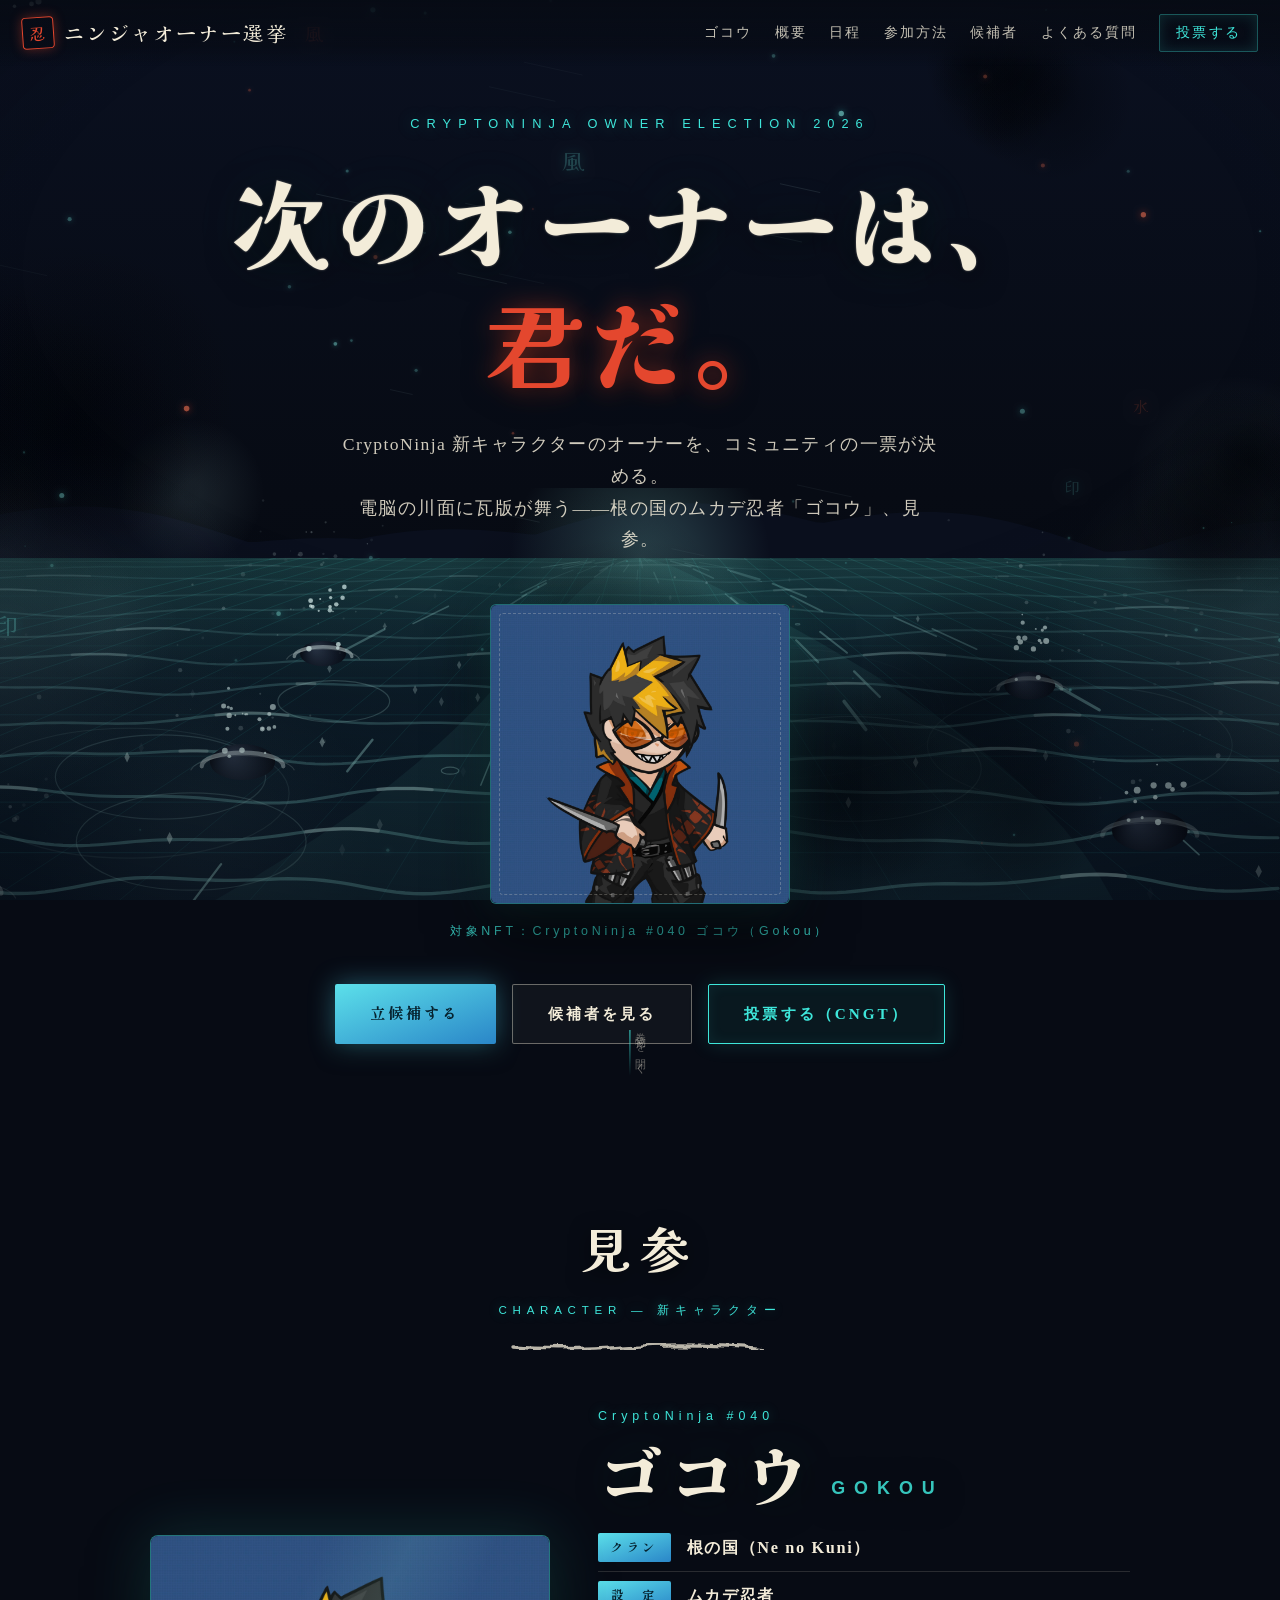
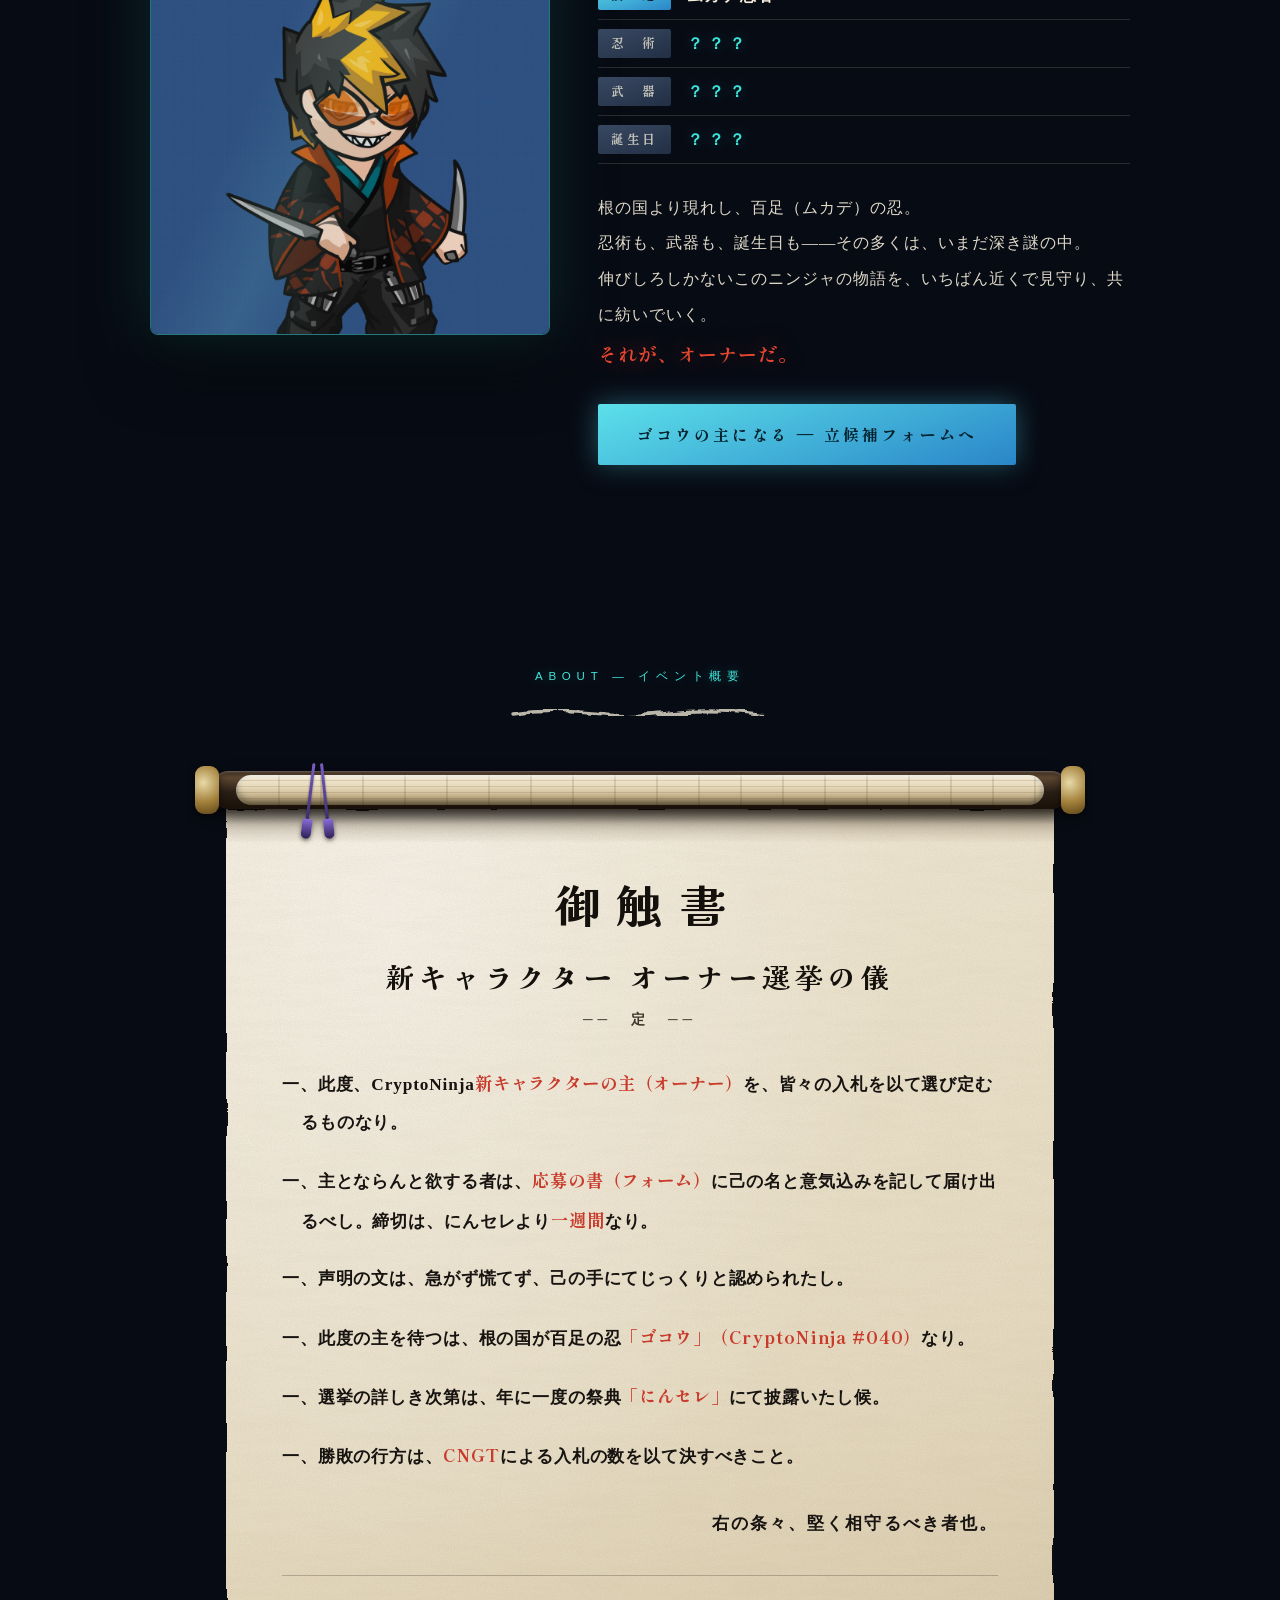
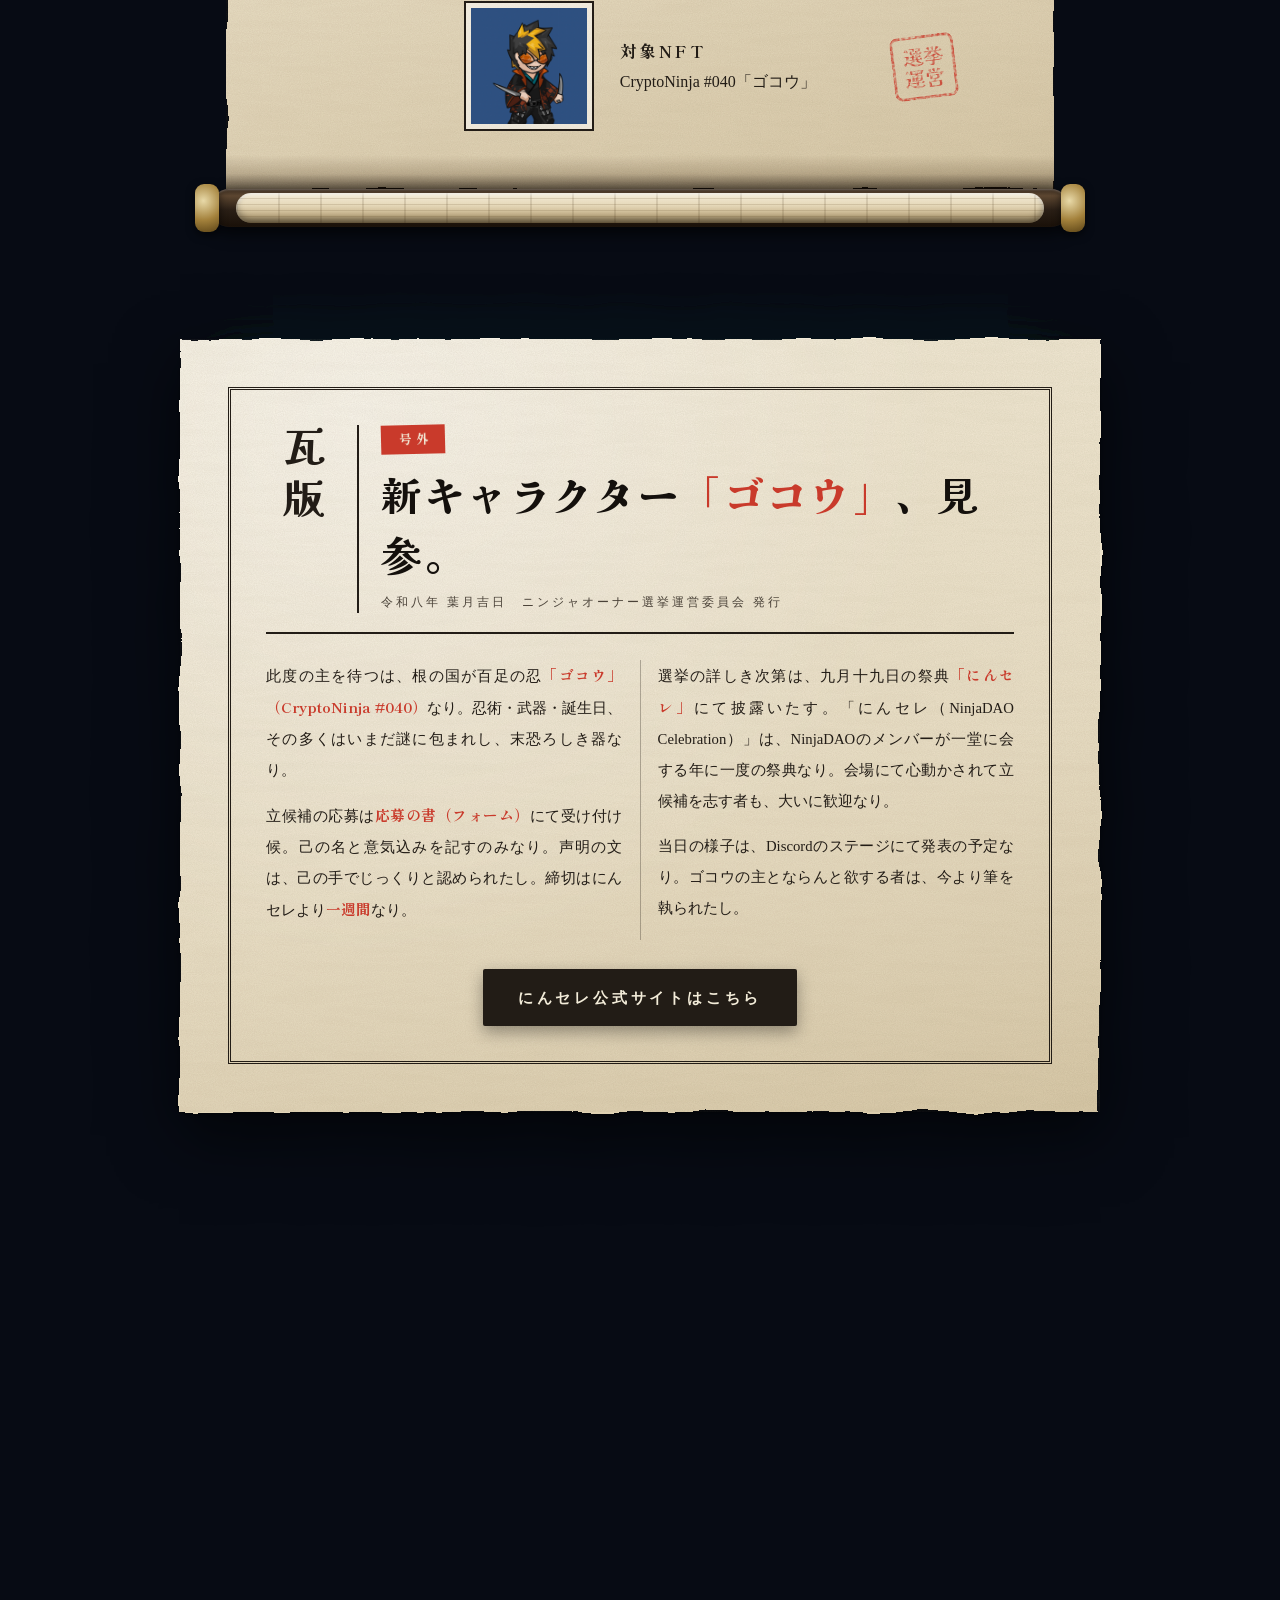
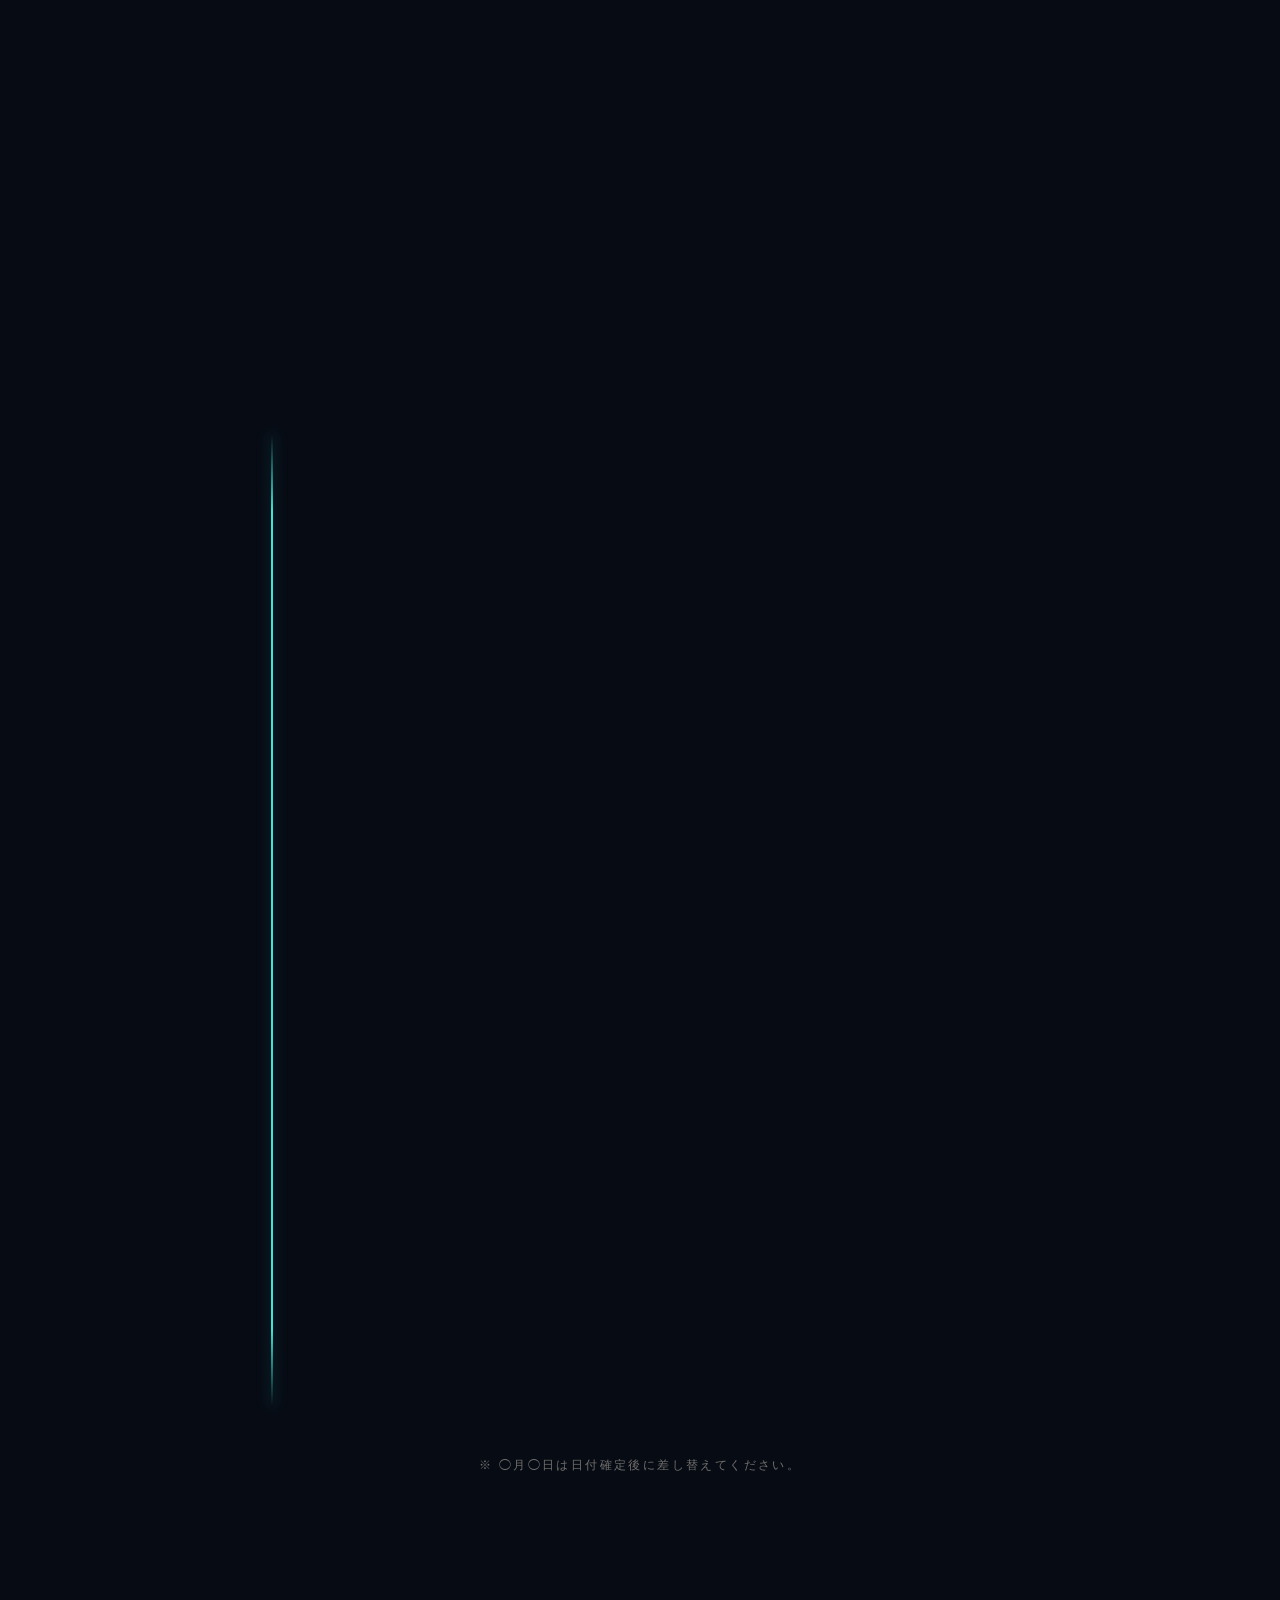
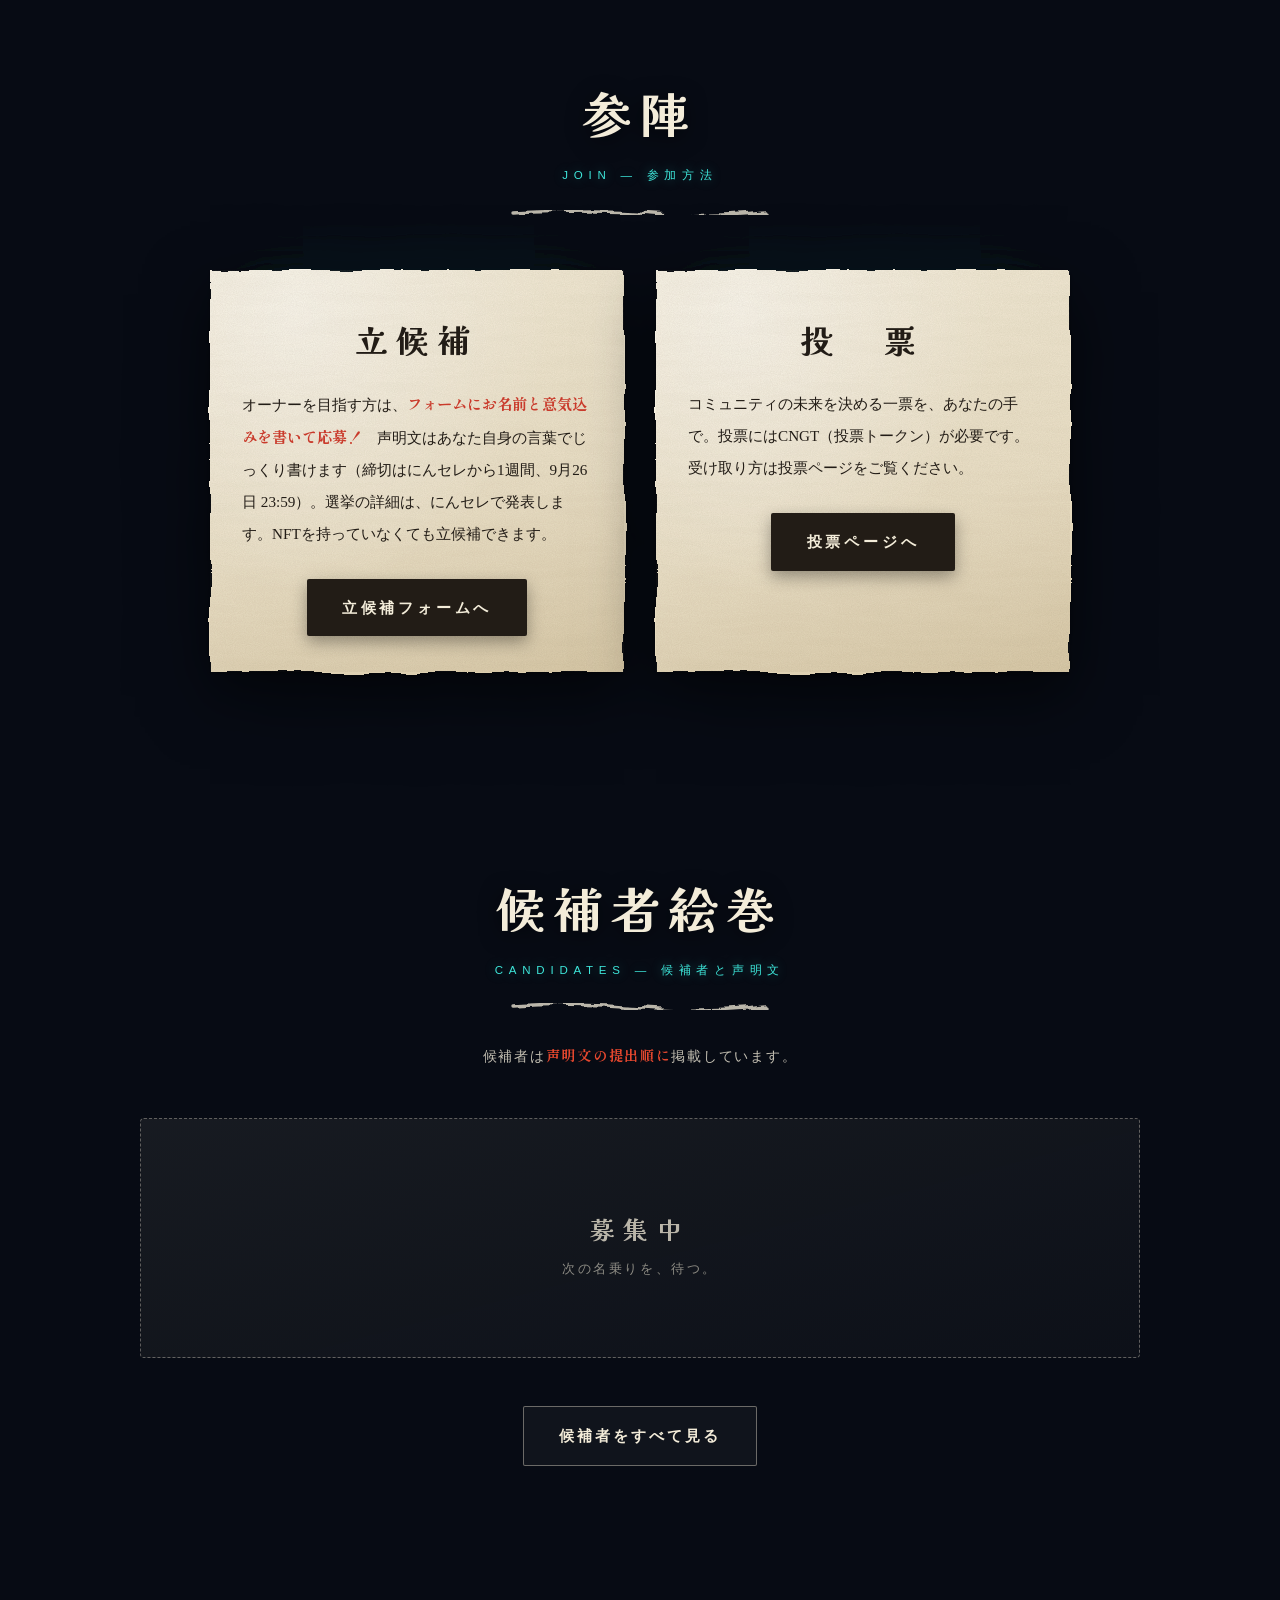
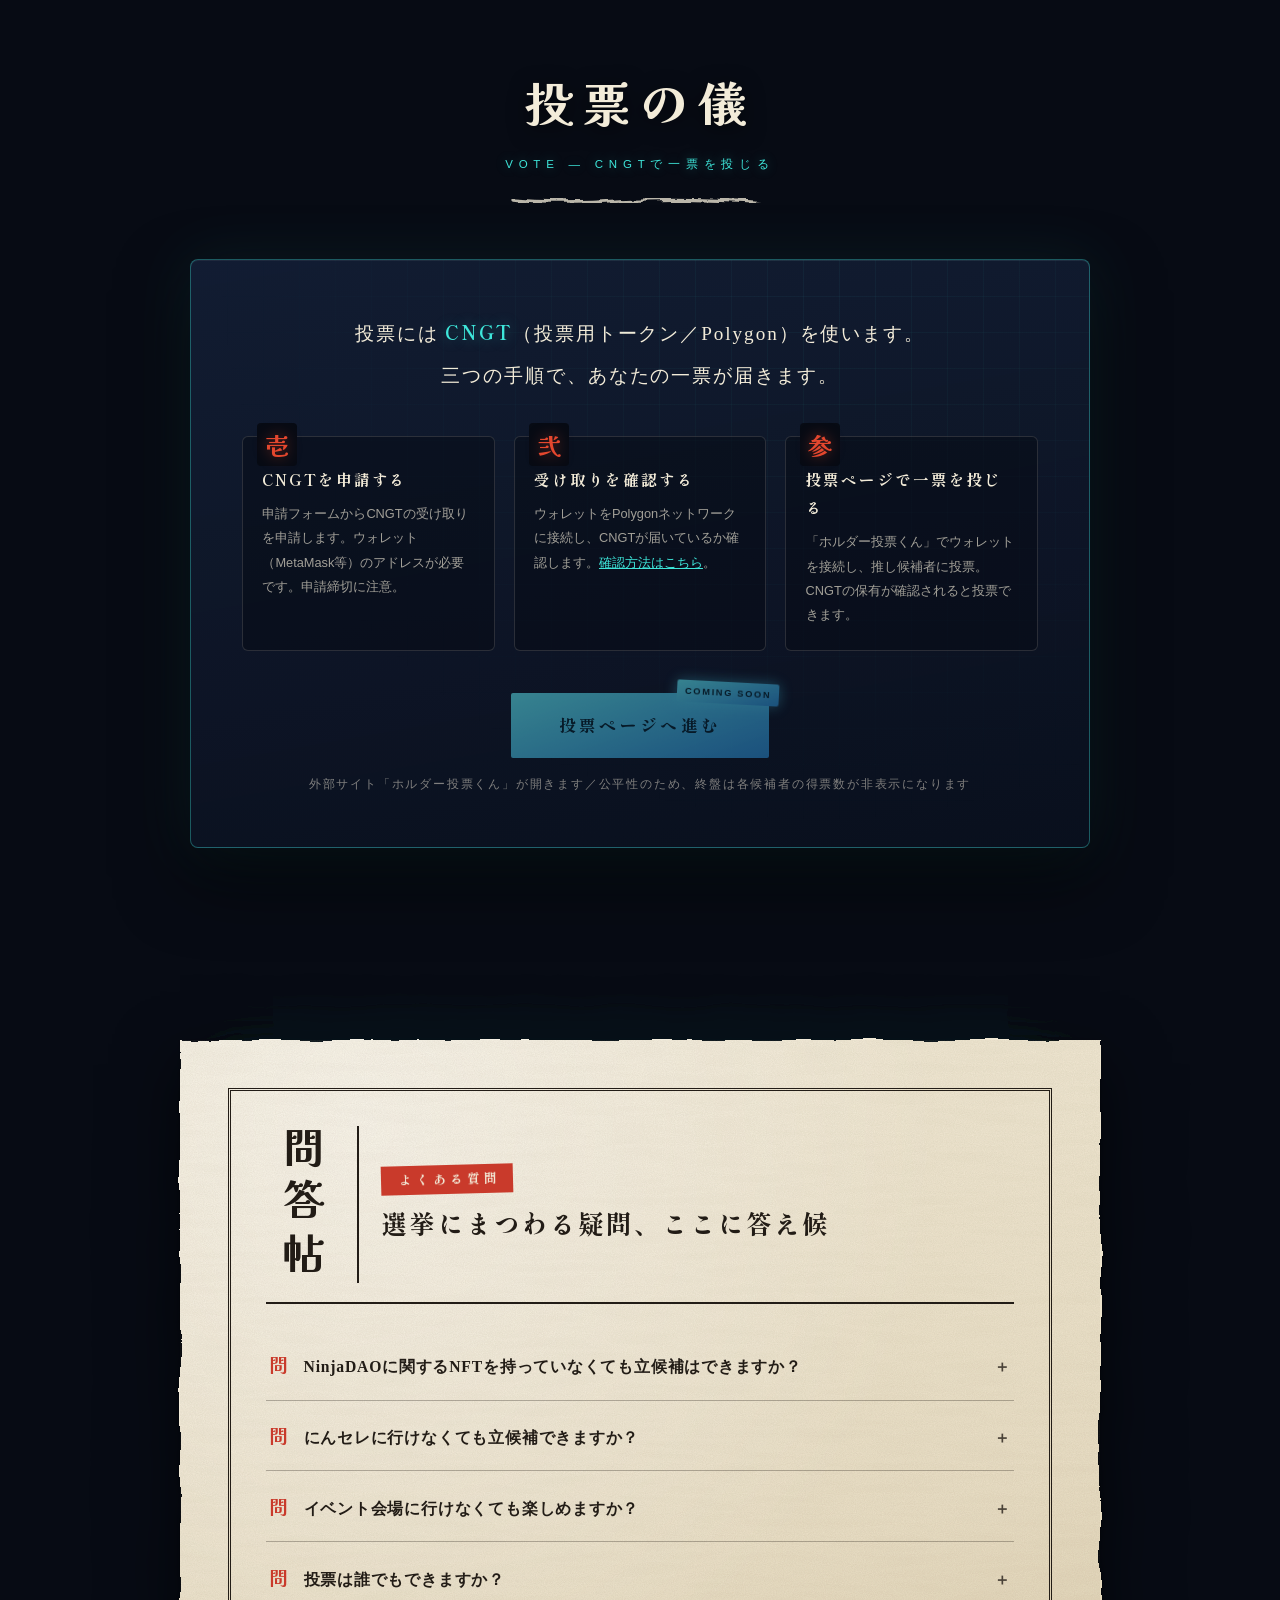
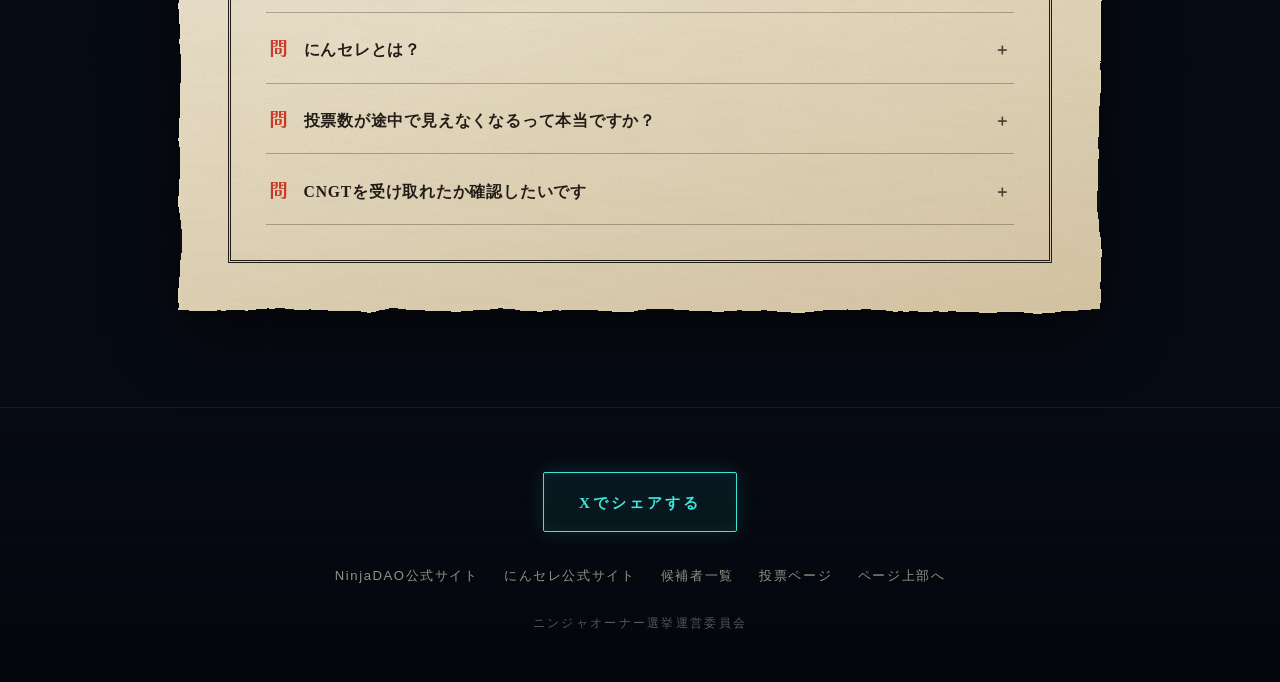
==== index.html @ c4e10d60 "画像追加" ====
<!DOCTYPE html>
<html lang="ja">
<head>
<meta charset="UTF-8">
<meta name="viewport" content="width=device-width, initial-scale=1.0">
<title>ニンジャオーナー選挙 - CryptoNinja</title>
<meta name="description" content="NinjaDAOのCryptoNinja新キャラクターのオーナーを決める選挙サイト。立候補の声明は、にんセレ会場にて。">
<meta property="og:title" content="ニンジャオーナー選挙 - CryptoNinja">
<meta property="og:description" content="次のオーナーは、君だ。立候補の声明は、にんセレ会場にて。">
<meta property="og:type" content="website">
<link rel="preconnect" href="https://fonts.googleapis.com">
<link rel="preconnect" href="https://fonts.gstatic.com" crossorigin>
<link href="https://fonts.googleapis.com/css2?family=Kaisei+Tokumin:wght@500;700;800&family=Shippori+Mincho+B1:wght@400;600;800&family=Zen+Kaku+Gothic+New:wght@400;500;700&display=swap" rel="stylesheet">
<link rel="stylesheet" href="css/style.css">
</head>
<body data-page="index">

<!-- SVGフィルター定義（和紙の毛羽立った縁） -->
<svg width="0" height="0" style="position:absolute" aria-hidden="true">
  <defs>
    <filter id="rough-edge">
      <feTurbulence type="fractalNoise" baseFrequency="0.018" numOctaves="4" seed="3" result="n"/>
      <feDisplacementMap in="SourceGraphic" in2="n" scale="9" xChannelSelector="R" yChannelSelector="G"/>
    </filter>
    <filter id="rough-edge-strong">
      <feTurbulence type="fractalNoise" baseFrequency="0.03" numOctaves="4" seed="8" result="n"/>
      <feDisplacementMap in="SourceGraphic" in2="n" scale="14" xChannelSelector="R" yChannelSelector="G"/>
    </filter>
  </defs>
</svg>

<!-- 背景：奥行きサイバー空間＋水流 -->
<div class="bg-image-slot" aria-hidden="true"></div>
<div id="cyber-bg" aria-hidden="true"><canvas id="bg-canvas"></canvas></div>
<div class="bg-vignette" aria-hidden="true"></div>

<div class="site">

<header>
  <a class="brand" href="index.html"><span class="mark">忍</span>ニンジャオーナー選挙</a>
  <nav>
    <a href="#chara">ゴコウ</a>
    <a href="#about">概要</a>
    <a href="#schedule">日程</a>
    <a href="#join">参加方法</a>
    <a href="candidates.html">候補者</a>
    <a href="#faq">よくある質問</a>
    <a class="nav-vote" href="vote.html">投票する</a>
  </nav>
</header>

<!-- ============ HERO ============ -->
<main id="top">
<section class="hero">
  <div class="hero-inner">
    <p class="hero-eyebrow">CRYPTONINJA OWNER ELECTION 2026</p>
    <h1 class="hero-title">次のオーナーは、<br><span class="accent">君だ。</span></h1>
    <p class="hero-sub">
      CryptoNinja 新キャラクターのオーナーを、コミュニティの一票が決める。<br>
      電脳の川面に瓦版が舞う——根の国のムカデ忍者「ゴコウ」、見参。
    </p>

    <div class="nft-card" id="tilt-card">
      <img src="assets/gokou.png" alt="CryptoNinja #040 ゴコウ">
    </div>
    <p class="nft-caption">対象NFT：CryptoNinja #040 ゴコウ（Gokou）</p>

    <div class="hero-cta">
      <a class="btn btn-shu" id="cta-run" href="#join">立候補する</a>
      <a class="btn btn-ghost" id="cta-cand" href="#candidates">候補者を見る</a>
      <a class="btn btn-neon" id="cta-vote" href="vote.html">投票する（CNGT）</a>
    </div>
  </div>
  <div class="scroll-hint">巻物を開く</div>
</section>

<!-- ============ キャラクター紹介：見参 ============ -->
<section id="chara">
  <div class="sec-head reveal">
    <h2 class="sec-kanji">見参</h2>
    <p class="sec-label">CHARACTER — 新キャラクター</p>
    <svg class="brush-divider" viewBox="0 0 260 14" xmlns="http://www.w3.org/2000/svg">
      <path d="M4 7 Q55 11 115 6 T256 8" stroke="#f3ecd9" stroke-width="3.4" fill="none"
        stroke-linecap="round" opacity=".85" filter="url(#rough-edge-strong)"/>
    </svg>
  </div>

  <div class="chara-wrap reveal">
    <div class="chara-figure">
      <img src="assets/gokou.png" alt="CryptoNinja #040 ゴコウ">
    </div>
    <div class="chara-info">
      <p class="chara-no">CryptoNinja #040</p>
      <h3 class="chara-name">ゴコウ<span class="chara-en">GOKOU</span></h3>
      <dl class="chara-specs">
        <div class="spec"><dt>クラン</dt><dd>根の国（Ne no Kuni）</dd></div>
        <div class="spec"><dt>設　定</dt><dd>ムカデ忍者</dd></div>
        <div class="spec unknown"><dt>忍　術</dt><dd>？？？</dd></div>
        <div class="spec unknown"><dt>武　器</dt><dd>？？？</dd></div>
        <div class="spec unknown"><dt>誕生日</dt><dd>？？？</dd></div>
      </dl>
      <p class="chara-hook">
        根の国より現れし、百足（ムカデ）の忍。<br>
        忍術も、武器も、誕生日も——その多くは、いまだ深き謎の中。<br>
        伸びしろしかないこのニンジャの物語を、いちばん近くで見守り、共に紡いでいく。<br>
        <strong>それが、オーナーだ。</strong>
      </p>
      <div class="chara-cta">
        <a class="btn btn-shu" data-entry-link href="https://docs.google.com/forms/d/e/1FAIpQLSe_Bi6teVXCJsu9WYHDqJJbWOEbKomxnnpQrlJx3jHyhqHHTQ/viewform" target="_blank" rel="noopener">ゴコウの主になる — 立候補フォームへ</a>
      </div>
    </div>
  </div>
</section>

<!-- ============ イベント概要：巻物 ============ -->
<section id="about">
  <div class="sec-head reveal">
    <p class="sec-label">ABOUT — イベント概要</p>
    <svg class="brush-divider" viewBox="0 0 260 14" xmlns="http://www.w3.org/2000/svg">
      <path d="M4 8 Q40 3 80 7 T160 6 T256 8" stroke="#f3ecd9" stroke-width="3.4" fill="none"
        stroke-linecap="round" opacity=".85" filter="url(#rough-edge-strong)"/>
    </svg>
  </div>

  <div class="makimono reveal" id="makimono">
    <div class="himo" aria-hidden="true"><span></span><span></span></div>
    <div class="roller"><span class="wound"></span></div>
    <div class="makimono-paper">
      <div class="washi-sheet">
        <div class="washi-content">
          <p class="makimono-kicker">御触書</p>
          <h3 class="makimono-title">新キャラクター オーナー選挙の儀</h3>
          <p class="makimono-title-sub">──　定　──</p>
          <div class="makimono-body kobun">
            <p>一、此度、CryptoNinja<strong>新キャラクターの主（オーナー）</strong>を、皆々の入札を以て選び定むるものなり。</p>
            <p>一、主とならんと欲する者は、<strong>応募の書（フォーム）</strong>に己の名と意気込みを記して届け出るべし。締切は、にんセレより<strong>一週間</strong>なり。</p>
            <p>一、声明の文は、急がず慌てず、己の手にてじっくりと認められたし。</p>
            <p>一、此度の主を待つは、根の国が百足の忍<strong>「ゴコウ」（CryptoNinja #040）</strong>なり。</p>
            <p>一、選挙の詳しき次第は、年に一度の祭典<strong>「にんセレ」</strong>にて披露いたし候。</p>
            <p>一、勝敗の行方は、<strong>CNGT</strong>による入札の数を以て決すべきこと。</p>
            <p class="kobun-close">右の条々、堅く相守るべき者也。</p>
          </div>
          <div class="makimono-target">
            <div class="frame">
              <img src="assets/gokou.png" alt="CryptoNinja #040 ゴコウ">
            </div>
            <div>
              <strong style="font-size:1.05rem;letter-spacing:.15em">対象NFT</strong><br>
              CryptoNinja #040「ゴコウ」
            </div>
          </div>
          <div class="hanko">選挙<br>運営</div>
        </div>
      </div>
    </div>
    <div class="roller"><span class="wound"></span></div>
  </div>
</section>

<!-- ============ 号外瓦版：今年の選挙はここが違う ============ -->
<section id="ninsele" style="padding-top:1rem">
  <div class="washi-sheet kawaraban reveal">
    <div class="washi-content kb-frame">
      <div class="kb-header">
        <div class="kb-masthead">瓦版</div>
        <div class="kb-headline">
          <span class="kb-gogai">号外</span>
          <h3 class="kb-big">新キャラクター<span class="kb-accent">「ゴコウ」</span>、見参。</h3>
          <p class="kb-date">令和八年 葉月吉日　ニンジャオーナー選挙運営委員会 発行</p>
        </div>
      </div>
      <div class="kb-body">
        <div class="kb-columns">
          <p>此度の主を待つは、根の国が百足の忍<strong>「ゴコウ」（CryptoNinja #040）</strong>なり。忍術・武器・誕生日、その多くはいまだ謎に包まれし、末恐ろしき器なり。</p>
          <p>立候補の応募は<strong>応募の書（フォーム）</strong>にて受け付け候。己の名と意気込みを記すのみなり。声明の文は、己の手でじっくりと認められたし。締切はにんセレより<strong>一週間</strong>なり。</p>
          <p>選挙の詳しき次第は、九月十九日の祭典<strong>「にんセレ」</strong>にて披露いたす。「にんセレ（NinjaDAO Celebration）」は、NinjaDAOのメンバーが一堂に会する年に一度の祭典なり。会場にて心動かされて立候補を志す者も、大いに歓迎なり。</p>
          <p>当日の様子は、Discordのステージにて発表の予定なり。ゴコウの主とならんと欲する者は、今より筆を執られたし。</p>
        </div>
        <div class="kb-cta">
          <a class="btn btn-sumi" data-ninsele-link href="https://nincele.ritsuto.org/" target="_blank" rel="noopener">にんセレ公式サイトはこちら</a>
        </div>
      </div>
    </div>
  </div>
</section>

<!-- ============ 立候補フォームバナー ============ -->
<section id="entry" style="padding-top:0">
  <div class="entry-banner reveal">
    <div class="entry-left">
      <p class="entry-kicker">立候補の応募</p>
      <h3 class="entry-title">立候補フォーム 受付中</h3>
      <p class="entry-text">
        フォームにお名前・Discord ID・立候補の意気込み（声明文）を書いて送るだけ。声明文は締切（<strong>9月26日 23:59</strong>）まで、あなた自身の言葉でじっくり書けます。文章を練りたい方は、今から準備を始めておくのがおすすめです。<br>
        選挙の詳しい内容は、<strong>9月19日のにんセレ</strong>で発表します。会場で「自分も！」となった方の応募も、もちろん歓迎です。
      </p>
    </div>
    <div class="entry-cta">
      <a class="btn btn-shu" data-entry-link href="https://docs.google.com/forms/d/e/1FAIpQLSe_Bi6teVXCJsu9WYHDqJJbWOEbKomxnnpQrlJx3jHyhqHHTQ/viewform" target="_blank" rel="noopener">立候補フォームへ（Googleフォーム）</a>
      <span class="note">締切：9月26日（土）23:59<br>応募いただいた方には、続報を個別にお知らせします</span>
      <a class="btn btn-ghost" data-ninsele-link href="https://nincele.ritsuto.org/" target="_blank" rel="noopener" style="margin-top:.9rem;font-size:.85rem;padding:.7rem 1.6rem">にんセレの参加はこちら</a>
    </div>
  </div>
</section>

<!-- ============ スケジュール ============ -->
<section id="schedule">
  <div class="sec-head reveal">
    <h2 class="sec-kanji">選挙暦</h2>
    <p class="sec-label">SCHEDULE — 選挙スケジュール</p>
    <svg class="brush-divider" viewBox="0 0 260 14" xmlns="http://www.w3.org/2000/svg">
      <path d="M4 7 Q60 11 120 6 T256 7" stroke="#f3ecd9" stroke-width="3.4" fill="none"
        stroke-linecap="round" opacity=".85" filter="url(#rough-edge-strong)"/>
    </svg>
  </div>

  <div class="timeline">
    <div class="tl-item reveal">
      <div class="tl-date">受付中</div>
      <div class="tl-title">立候補フォームで声明文を募集</div>
      <div class="tl-desc">お名前・Discord ID・意気込み（声明文）をフォームで受付中。声明文は締切までじっくり書けます。</div>
    </div>
    <div class="tl-item shu reveal">
      <div class="tl-date">9月19日（土）にんセレ当日</div>
      <div class="tl-title">にんセレ開催 — 選挙の詳細を発表！</div>
      <div class="tl-desc">会場で選挙の詳しい内容を発表します。当日「自分も！」となってからの立候補ももちろんOK（締切は9/26）。</div>
    </div>
    <div class="tl-item reveal">
      <div class="tl-date">9月26日（土）23:59</div>
      <div class="tl-title">立候補・声明文の提出締切（にんセレから1週間）</div>
    </div>
    <div class="tl-item reveal">
      <div class="tl-date">募集期間中〜締切後</div>
      <div class="tl-title">候補者をこのページで紹介</div>
      <div class="tl-desc">提出いただいた声明文を、提出順に掲載します。</div>
    </div>
    <div class="tl-item shu reveal">
      <div class="tl-date">◯月◯日（◯）12:00</div>
      <div class="tl-title">投票 開始</div>
      <div class="tl-desc">CNGTを手に、一票を投じよ。</div>
    </div>
    <div class="tl-item reveal">
      <div class="tl-date">◯月◯日（◯）23:59</div>
      <div class="tl-title">CNGT申請 締切</div>
      <div class="tl-desc">投票に必要なCNGTの申請はここまで。</div>
    </div>
    <div class="tl-item shu reveal">
      <div class="tl-date">◯月◯日（◯）23:59</div>
      <div class="tl-title">投票 締切・集計</div>
    </div>
    <div class="tl-item shu reveal">
      <div class="tl-date">後日発表</div>
      <div class="tl-title">当選者 発表</div>
      <div class="tl-desc">発表の方法・日時は追って告知します。</div>
    </div>
  </div>
  <p class="tl-note reveal">※ ◯月◯日は日付確定後に差し替えてください。</p>
</section>

<!-- ============ 参加方法 ============ -->
<section id="join">
  <div class="sec-head reveal">
    <h2 class="sec-kanji">参陣</h2>
    <p class="sec-label">JOIN — 参加方法</p>
    <svg class="brush-divider" viewBox="0 0 260 14" xmlns="http://www.w3.org/2000/svg">
      <path d="M4 8 Q90 4 140 8 T256 6" stroke="#f3ecd9" stroke-width="3.4" fill="none"
        stroke-linecap="round" opacity=".85" filter="url(#rough-edge-strong)"/>
    </svg>
  </div>

  <div class="fuda-grid">
    <div class="washi-sheet fuda reveal">
      <div class="washi-content">
        <div class="fuda-kanji">立候補</div>
        <p>オーナーを目指す方は、<strong style="color:var(--shu)">フォームにお名前と意気込みを書いて応募！</strong>　声明文はあなた自身の言葉でじっくり書けます（締切はにんセレから1週間、9月26日 23:59）。選挙の詳細は、にんセレで発表します。NFTを持っていなくても立候補できます。</p>
        <a class="btn btn-sumi" data-entry-link href="https://docs.google.com/forms/d/e/1FAIpQLSe_Bi6teVXCJsu9WYHDqJJbWOEbKomxnnpQrlJx3jHyhqHHTQ/viewform" target="_blank" rel="noopener">立候補フォームへ</a>
      </div>
    </div>
    <div class="washi-sheet fuda reveal">
      <div class="washi-content">
        <div class="fuda-kanji">投　票</div>
        <p>コミュニティの未来を決める一票を、あなたの手で。投票にはCNGT（投票トークン）が必要です。受け取り方は投票ページをご覧ください。</p>
        <a class="btn btn-sumi" href="vote.html">投票ページへ</a>
      </div>
    </div>
  </div>
</section>

<!-- ============ 候補者絵巻 ============ -->
<section id="candidates">
  <div class="sec-head reveal">
    <h2 class="sec-kanji">候補者絵巻</h2>
    <p class="sec-label">CANDIDATES — 候補者と声明文</p>
    <svg class="brush-divider" viewBox="0 0 260 14" xmlns="http://www.w3.org/2000/svg">
      <path d="M4 7 Q70 3 130 8 T256 6" stroke="#f3ecd9" stroke-width="3.4" fill="none"
        stroke-linecap="round" opacity=".85" filter="url(#rough-edge-strong)"/>
    </svg>
  </div>
  <p class="voting-banner">── 投票受付中 ──</p>
  <p class="cand-note reveal">候補者は<strong>声明文の提出順に</strong>掲載しています。</p>

  <div class="cand-grid" data-cand-grid="top"></div>

  <div class="cand-more" id="cand-more">
    <a class="btn btn-ghost" href="candidates.html">候補者をすべて見る</a>
  </div>
</section>

<!-- ============ 投票（CNGT） ============ -->
<section id="vote">
  <div class="sec-head reveal">
    <h2 class="sec-kanji">投票の儀</h2>
    <p class="sec-label">VOTE — CNGTで一票を投じる</p>
    <svg class="brush-divider" viewBox="0 0 260 14" xmlns="http://www.w3.org/2000/svg">
      <path d="M4 6 Q50 10 110 6 T256 8" stroke="#f3ecd9" stroke-width="3.4" fill="none"
        stroke-linecap="round" opacity=".85" filter="url(#rough-edge-strong)"/>
    </svg>
  </div>

  <div class="vote-wrap reveal">
    <div class="vote-panel">
      <p class="vote-lead">
        投票には <span class="cngt">CNGT</span>（投票用トークン／Polygon）を使います。<br>
        三つの手順で、あなたの一票が届きます。
      </p>
      <div class="vote-steps">
        <div class="vote-step" data-kanji="壱">
          <h4>CNGTを申請する</h4>
          <p>申請フォームからCNGTの受け取りを申請します。ウォレット（MetaMask等）のアドレスが必要です。申請締切に注意。</p>
        </div>
        <div class="vote-step" data-kanji="弐">
          <h4>受け取りを確認する</h4>
          <p>ウォレットをPolygonネットワークに接続し、CNGTが届いているか確認します。<a href="#faq">確認方法はこちら</a>。</p>
        </div>
        <div class="vote-step" data-kanji="参">
          <h4>投票ページで一票を投じる</h4>
          <p>「ホルダー投票くん」でウォレットを接続し、推し候補者に投票。CNGTの保有が確認されると投票できます。</p>
        </div>
      </div>
      <div class="vote-cta">
        <a class="btn btn-shu" data-vote-link href="https://tohyo.mad-member-tools.com/" target="_blank" rel="noopener">投票ページへ進む</a>
        <span class="small">外部サイト「ホルダー投票くん」が開きます／公平性のため、終盤は各候補者の得票数が非表示になります</span>
      </div>
    </div>
  </div>
</section>

<!-- ============ FAQ：瓦版 ============ -->
<section id="faq">
  <div class="washi-sheet kawaraban reveal">
    <div class="washi-content kb-frame">
      <div class="kb-header">
        <div class="kb-masthead">問答帖</div>
        <div class="kb-headline">
          <span class="kb-gogai">よくある質問</span>
          <h3>選挙にまつわる疑問、ここに答え候</h3>
        </div>
      </div>
      <div class="kb-body">
        <details class="faq-item">
          <summary>NinjaDAOに関するNFTを持っていなくても立候補はできますか？</summary>
          <div class="faq-answer">はい！立候補は誰でも大歓迎です。<a data-entry-link href="https://docs.google.com/forms/d/e/1FAIpQLSe_Bi6teVXCJsu9WYHDqJJbWOEbKomxnnpQrlJx3jHyhqHHTQ/viewform" target="_blank" rel="noopener">立候補フォーム</a>にお名前・Discord ID・意気込みを書いて送るだけです（締切：9月26日 23:59）。選挙の詳細は、にんセレで発表します。</div>
        </details>
        <details class="faq-item">
          <summary>にんセレに行けなくても立候補できますか？</summary>
          <div class="faq-answer">もちろんできます。立候補はフォームからいつでも応募できます（締切はにんセレから1週間、9月26日 23:59）。にんセレでは選挙の詳細を発表しますが、当日の様子はDiscordのステージでもお届けする予定です。</div>
        </details>
        <details class="faq-item">
          <summary>イベント会場に行けなくても楽しめますか？</summary>
          <div class="faq-answer">はい！にんセレ当日の発表の様子は、Discordのステージにてお届けする予定です（詳細は追って告知します）。立候補はフォームから、投票はオンラインでどこからでも参加できます。</div>
        </details>
        <details class="faq-item">
          <summary>投票は誰でもできますか？</summary>
          <div class="faq-answer">投票は誰でも大歓迎ですが、CNGTが必要になります。<a href="vote.html">投票ページ</a>にある手順に沿って、CNGTを受け取るための申請フォームから申請してください。</div>
        </details>
        <details class="faq-item">
          <summary>にんセレとは？</summary>
          <div class="faq-answer">「にんセレ」とは「NinjaDAOセレブレーション」の略で、NinjaDAOのメンバーが一堂に会し、活動の成果を祝い、交流を深めるための大規模なオフラインイベントです。</div>
        </details>
        <details class="faq-item">
          <summary>投票数が途中で見えなくなるって本当ですか？</summary>
          <div class="faq-answer">はい。公平な選挙を実現するため、投票期間の終盤から投票終了までは各候補者の得票数が非表示になります。純粋に候補者の魅力で投票していただける環境を作るための仕組みです。得票数は結果発表時に公開されます。</div>
        </details>
        <details class="faq-item">
          <summary>CNGTを受け取れたか確認したいです</summary>
          <div class="faq-answer">MetaMaskなどのウォレットでPolygonネットワークに接続すると確認できます。CNGTのトークンをウォレットにインポートすると残高が表示されます。</div>
        </details>
      </div>
    </div>
  </div>
</section>
</main>

<footer>
  <div class="footer-share">
    <a class="btn btn-neon" href="https://twitter.com/intent/tweet?text=%E3%83%8B%E3%83%B3%E3%82%B8%E3%83%A3%E3%82%AA%E3%83%BC%E3%83%8A%E3%83%BC%E9%81%B8%E6%8C%99%20-%20CryptoNinja" target="_blank" rel="noopener">Xでシェアする</a>
  </div>
  <div class="links">
    <a href="https://www.ninja-dao.com/" target="_blank" rel="noopener">NinjaDAO公式サイト</a>
    <a href="https://nincele.ritsuto.org/" target="_blank" rel="noopener">にんセレ公式サイト</a>
    <a href="candidates.html">候補者一覧</a>
    <a href="vote.html">投票ページ</a>
    <a href="#top">ページ上部へ</a>
  </div>
  <p class="credit">ニンジャオーナー選挙運営委員会</p>
</footer>

</div><!-- /.site -->

<script src="js/config.js"></script>
<script src="js/candidates-data.js"></script>
<script src="js/bg.js"></script>
<script src="js/main.js"></script>
</body>
</html>
---- css/style.css ----
:root{
  --void:#070b14;
  --indigo:#0e1729;
  --indigo-2:#16233d;
  --neon:#3ee6da;
  --neon-dim:rgba(62,230,218,.35);
  --water:#3aa8d8;
  --shu:#c93a2b;
  --shu-bright:#e4472e;
  --washi:#f3ecd9;
  --washi-2:#eadfc6;
  --washi-shadow:#d8c9a8;
  --sumi:#221c16;
  --sumi-soft:#4a4238;
  --gold:#c8a24a;
  --font-brush:'Kaisei Tokumin',serif;
  --font-mincho:'Shippori Mincho B1',serif;
  --font-gothic:'Zen Kaku Gothic New',sans-serif;
}
*{margin:0;padding:0;box-sizing:border-box}
html{scroll-behavior:smooth}
body{
  background:var(--void);
  color:var(--washi);
  font-family:var(--font-gothic);
  overflow-x:hidden;
  line-height:1.8;
}
::selection{background:var(--shu);color:var(--washi)}

/* ============ 奥行きのあるサイバー背景 ============ */
#cyber-bg{position:fixed;inset:0;z-index:0;pointer-events:none}
#cyber-bg canvas{position:absolute;inset:0;width:100%;height:100%}
.bg-vignette{
  position:fixed;inset:0;z-index:1;pointer-events:none;
  background:radial-gradient(ellipse 120% 90% at 50% 30%,transparent 40%,rgba(4,6,12,.75) 100%);
}
/* 差し替え用：ChatGPT生成の背景画像をここに敷く場合 */
.bg-image-slot{
  position:fixed;inset:0;z-index:0;pointer-events:none;
  background-size:cover;background-position:center;
  opacity:.5;
  /* background-image:url('../assets/bg.jpg'); ← 画像ができたらここに指定 */
}

.site{position:relative;z-index:2}

/* ============ ヘッダー ============ */
header{
  position:fixed;top:0;left:0;right:0;z-index:100;
  display:flex;align-items:center;justify-content:space-between;
  padding:.9rem 1.4rem;
  background:linear-gradient(180deg,rgba(7,11,20,.92),rgba(7,11,20,.65) 70%,transparent);
  backdrop-filter:blur(6px);
}
.brand{
  font-family:var(--font-brush);font-size:1.25rem;letter-spacing:.12em;
  color:var(--washi);text-decoration:none;display:flex;align-items:center;gap:.6rem;
}
.brand .mark{
  width:2rem;height:2rem;border:1.5px solid var(--shu-bright);border-radius:4px;
  display:grid;place-items:center;font-size:1.05rem;color:var(--shu-bright);
  box-shadow:0 0 12px rgba(228,71,46,.4);transform:rotate(-4deg);
}
nav{display:flex;gap:1.4rem;align-items:center}
nav a{
  color:rgba(243,236,217,.8);text-decoration:none;font-size:.85rem;letter-spacing:.15em;
  transition:color .25s;
}
nav a:hover,nav a:focus-visible{color:var(--neon)}
nav a[aria-current="page"]{color:var(--neon)}
nav .nav-vote{
  border:1px solid var(--neon-dim);padding:.35rem 1rem;border-radius:2px;
  color:var(--neon);box-shadow:0 0 14px rgba(62,230,218,.15) inset;
}
nav .nav-vote:hover{background:rgba(62,230,218,.1)}
@media(max-width:720px){nav a:not(.nav-vote){display:none}}

/* ============ ヒーロー ============ */
.hero{
  min-height:100svh;display:grid;place-items:center;text-align:center;
  padding:7rem 1.2rem 4rem;position:relative;perspective:900px;
}
.hero-inner{position:relative;max-width:900px}
.hero-eyebrow{
  font-family:var(--font-gothic);font-size:.8rem;letter-spacing:.55em;
  color:var(--neon);text-shadow:0 0 16px var(--neon-dim);
  margin-bottom:1.6rem;
}
h1.hero-title{
  font-family:var(--font-brush);font-weight:800;
  font-size:clamp(2.6rem,8.5vw,6rem);
  letter-spacing:.06em;line-height:1.25;
  color:var(--washi);
  text-shadow:
    0 0 2px rgba(243,236,217,.5),
    0 6px 30px rgba(0,0,0,.7),
    0 0 60px rgba(62,230,218,.12);
}
h1 .accent{
  color:var(--shu-bright);
  text-shadow:0 0 24px rgba(228,71,46,.55),0 6px 30px rgba(0,0,0,.7);
}
.hero-sub{
  margin:1.8rem auto 0;max-width:34em;
  font-family:var(--font-mincho);font-size:clamp(.95rem,2.4vw,1.1rem);
  color:rgba(243,236,217,.85);letter-spacing:.08em;
}
/* NFTカード（画像差し替え用） */
.nft-card{
  margin:3rem auto 0;width:min(300px,70vw);aspect-ratio:1/1;
  border:1px solid rgba(62,230,218,.4);border-radius:6px;
  background:linear-gradient(160deg,rgba(22,35,61,.85),rgba(14,23,41,.9));
  box-shadow:0 0 40px rgba(62,230,218,.12),0 30px 60px rgba(0,0,0,.6);
  display:grid;place-items:center;position:relative;
  transform-style:preserve-3d;transition:transform .15s ease-out;
  will-change:transform;
}
.nft-card::before{
  content:"";position:absolute;inset:8px;border:1px dashed rgba(243,236,217,.25);border-radius:4px;
}
.nft-card .ph{
  font-size:.8rem;letter-spacing:.2em;color:rgba(243,236,217,.5);
  padding:1rem;text-align:center;line-height:2;
}
.nft-card img{width:100%;height:100%;object-fit:cover;border-radius:6px;display:block}
.nft-caption{
  margin-top:1rem;font-size:.78rem;letter-spacing:.3em;color:rgba(62,230,218,.8);
}
.hero-cta{
  margin-top:2.6rem;display:flex;gap:1rem;justify-content:center;flex-wrap:wrap;
}
.btn{
  font-family:var(--font-mincho);font-weight:600;letter-spacing:.2em;
  text-decoration:none;padding:.95rem 2.2rem;border-radius:2px;
  font-size:.95rem;position:relative;transition:transform .2s,box-shadow .2s,background .2s;
  display:inline-block;
}
.btn:active{transform:translateY(1px)}
.btn-shu{ /* 主役ボタン：水属性の水色グラデーション */
  background:linear-gradient(160deg,#5ce0ea,#2a86c8);color:#06222e;font-weight:800;
  box-shadow:0 0 26px rgba(80,205,235,.4),0 8px 20px rgba(0,0,0,.5);
}
.btn-shu:hover{box-shadow:0 0 44px rgba(90,220,240,.65),0 8px 20px rgba(0,0,0,.5);transform:translateY(-2px)}
.btn-ghost{
  border:1px solid rgba(243,236,217,.4);color:var(--washi);
  background:rgba(243,236,217,.04);
}
.btn-ghost:hover{border-color:var(--neon);color:var(--neon);box-shadow:0 0 20px rgba(62,230,218,.2)}
.btn-neon{
  border:1px solid var(--neon);color:var(--neon);
  background:rgba(62,230,218,.06);
  box-shadow:0 0 20px rgba(62,230,218,.15),inset 0 0 14px rgba(62,230,218,.08);
}
.btn-neon:hover{background:rgba(62,230,218,.14);box-shadow:0 0 34px rgba(62,230,218,.35)}
.btn-sumi{
  background:var(--sumi);color:var(--washi);letter-spacing:.25em;
  box-shadow:0 6px 16px rgba(0,0,0,.35);
}
.btn-sumi:hover{background:#000;transform:translateY(-2px)}
.btn-disabled{
  opacity:.55;pointer-events:none;cursor:default;
  box-shadow:none!important;transform:none!important;
}
.btn-soon{position:relative;overflow:visible}
.soon-tag{
  position:absolute;top:-11px;right:-10px;
  background:linear-gradient(160deg,#5ce0ea,#2a86c8);color:#06222e;
  font-family:var(--font-gothic);font-size:.58rem;font-weight:700;
  letter-spacing:.18em;padding:.16rem .5rem;border-radius:2px;
  transform:rotate(3deg);opacity:1;
  box-shadow:0 0 14px rgba(80,205,235,.55);
  animation:soonPulse 2.6s ease-in-out infinite;
}
.nft-card .soon-big{
  display:block;font-family:var(--font-gothic);font-weight:700;
  font-size:1.1rem;letter-spacing:.42em;text-indent:.42em;color:var(--neon);
  text-shadow:0 0 20px var(--neon-dim);margin-bottom:.6rem;
  animation:soonPulse 2.6s ease-in-out infinite;
}
@keyframes soonPulse{0%,100%{opacity:.75}50%{opacity:1}}

/* ============ 事前エントリーバナー ============ */
.entry-banner{
  max-width:860px;margin:0 auto;
  display:flex;gap:1.8rem;align-items:center;justify-content:space-between;flex-wrap:wrap;
  border:1px solid rgba(92,224,234,.5);border-radius:8px;
  background:linear-gradient(165deg,rgba(35,80,110,.55),rgba(12,22,40,.85));
  box-shadow:0 0 44px rgba(80,205,235,.14),0 22px 50px rgba(0,0,0,.55),inset 0 1px 0 rgba(255,255,255,.08);
  padding:clamp(1.6rem,4vw,2.4rem);backdrop-filter:blur(4px);
  position:relative;overflow:hidden;
}
.entry-banner::before{ /* 水面のきらめき */
  content:"";position:absolute;inset:0;pointer-events:none;
  background:radial-gradient(ellipse at 15% 0%,rgba(92,224,234,.16),transparent 55%);
}
.entry-left{flex:1;min-width:260px;position:relative}
.entry-kicker{
  font-size:.74rem;letter-spacing:.4em;color:var(--neon);
  text-shadow:0 0 12px var(--neon-dim);margin-bottom:.5rem;
}
.entry-title{
  font-family:var(--font-brush);font-weight:800;
  font-size:clamp(1.4rem,4vw,1.9rem);letter-spacing:.12em;color:var(--washi);
  margin-bottom:.7rem;
}
.entry-text{
  font-family:var(--font-mincho);font-size:.92rem;line-height:2.1;
  letter-spacing:.04em;color:rgba(243,236,217,.9);
}
.entry-text strong{color:var(--neon);font-weight:700}
.entry-cta{position:relative;text-align:center}
.entry-cta .note{
  display:block;margin-top:.7rem;font-size:.72rem;letter-spacing:.12em;
  color:rgba(243,236,217,.55);
}

.scroll-hint{
  position:absolute;bottom:2rem;left:50%;transform:translateX(-50%);
  font-size:.7rem;letter-spacing:.4em;color:rgba(243,236,217,.4);
  writing-mode:vertical-rl;
}
.scroll-hint::after{
  content:"";display:block;width:1px;height:46px;margin:10px auto 0;
  background:linear-gradient(var(--neon),transparent);
  animation:drip 2.2s ease-in-out infinite;
}
@keyframes drip{0%{transform:scaleY(0);transform-origin:top}50%{transform:scaleY(1);transform-origin:top}51%{transform-origin:bottom}100%{transform:scaleY(0);transform-origin:bottom}}

/* サブページ用の小さめヒーロー */
.page-hero{padding:9rem 1.2rem 2.6rem;text-align:center}
.page-hero .sec-kanji{font-size:clamp(2.2rem,6vw,3.4rem)}
.page-hero .lead{
  margin-top:1.4rem;font-family:var(--font-mincho);
  font-size:clamp(.9rem,2.2vw,1.05rem);color:rgba(243,236,217,.85);letter-spacing:.08em;
}

/* ============ キャラクター紹介：見参 ============ */
.chara-wrap{
  max-width:980px;margin:0 auto;
  display:grid;grid-template-columns:minmax(240px,400px) 1fr;
  gap:clamp(1.8rem,4vw,3rem);align-items:center;
}
@media(max-width:760px){.chara-wrap{grid-template-columns:1fr;justify-items:center;text-align:center}}
.chara-figure{
  position:relative;width:100%;max-width:400px;aspect-ratio:1/1;
  border:1px solid rgba(62,230,218,.45);border-radius:8px;
  background:linear-gradient(160deg,rgba(22,35,61,.85),rgba(14,23,41,.9));
  box-shadow:0 0 60px rgba(62,230,218,.16),0 30px 60px rgba(0,0,0,.6);
  overflow:hidden;
  animation:charaFloat 6s ease-in-out infinite;
}
.chara-figure::after{ /* 水面の反射光 */
  content:"";position:absolute;inset:0;pointer-events:none;
  background:linear-gradient(115deg,transparent 30%,rgba(140,240,230,.10) 45%,transparent 60%);
  animation:charaShine 5s ease-in-out infinite;
}
.chara-figure img{width:100%;height:100%;object-fit:cover;display:block}
@keyframes charaFloat{0%,100%{transform:translateY(0)}50%{transform:translateY(-8px)}}
@keyframes charaShine{0%,100%{opacity:.4}50%{opacity:1}}
.chara-no{
  font-size:.78rem;letter-spacing:.4em;color:var(--neon);
  text-shadow:0 0 12px var(--neon-dim);margin-bottom:.4rem;
}
.chara-name{
  font-family:var(--font-brush);font-weight:800;
  font-size:clamp(2.6rem,7vw,4rem);letter-spacing:.14em;line-height:1.2;
  color:var(--washi);text-shadow:0 6px 30px rgba(0,0,0,.7),0 0 50px rgba(62,230,218,.14);
  margin-bottom:1.4rem;
}
.chara-en{
  display:inline-block;margin-left:.8em;vertical-align:.35em;
  font-family:var(--font-gothic);font-weight:700;font-size:.28em;
  letter-spacing:.5em;color:rgba(62,230,218,.85);
}
.chara-specs{display:grid;gap:.55rem;margin-bottom:1.6rem}
.chara-specs .spec{
  display:flex;align-items:center;gap:1rem;
  border-bottom:1px solid rgba(243,236,217,.14);padding-bottom:.55rem;
}
@media(max-width:760px){.chara-specs .spec{justify-content:center}}
.chara-specs dt{
  flex:0 0 auto;font-family:var(--font-mincho);font-weight:700;font-size:.78rem;
  letter-spacing:.3em;color:#06222e;
  background:linear-gradient(160deg,#5ce0ea,#2a86c8);
  padding:.2rem .8rem;border-radius:2px;
}
.chara-specs dd{
  font-family:var(--font-mincho);font-weight:600;font-size:1.02rem;
  letter-spacing:.1em;color:var(--washi);
}
.chara-specs .unknown dt{background:linear-gradient(160deg,#3a4a63,#222f45);color:rgba(243,236,217,.75)}
.chara-specs .unknown dd{
  color:var(--neon);text-shadow:0 0 14px var(--neon-dim);
  animation:soonPulse 2.6s ease-in-out infinite;letter-spacing:.3em;
}
.chara-hook{
  font-family:var(--font-mincho);font-size:clamp(.92rem,2.2vw,1.02rem);
  line-height:2.2;letter-spacing:.06em;color:rgba(243,236,217,.92);
  margin-bottom:1.8rem;
}
.chara-hook strong{
  color:var(--shu-bright);font-size:1.15em;
  text-shadow:0 0 22px rgba(228,71,46,.5);
}
.chara-cta .btn{font-size:1rem;padding:1rem 2.4rem}

/* ============ セクション共通 ============ */
section{padding:6rem 1.2rem;position:relative}
.container{max-width:1000px;margin:0 auto}
.sec-head{text-align:center;margin-bottom:3.2rem}
.sec-kanji{
  font-family:var(--font-brush);font-weight:800;font-size:clamp(2rem,5vw,3rem);
  letter-spacing:.2em;color:var(--washi);
  text-shadow:0 4px 20px rgba(0,0,0,.6);
}
.sec-label{
  font-size:.72rem;letter-spacing:.5em;color:var(--neon);margin-top:.6rem;
  text-shadow:0 0 12px var(--neon-dim);
}
.brush-divider{display:block;width:min(260px,60%);margin:1.2rem auto 0;opacity:.9}

/* スクロール出現 */
.reveal{opacity:0;transform:translateY(34px);transition:opacity .8s ease,transform .8s ease}
.reveal.in{opacity:1;transform:none}

/* ============ 和紙 ============ */
.washi-sheet{
  position:relative;color:var(--sumi);
}
.washi-sheet::before{ /* 紙本体：縁だけを毛羽立たせる（文字は歪ませない） */
  content:"";position:absolute;inset:0;z-index:0;
  background:
    radial-gradient(ellipse at 20% 10%,rgba(255,255,255,.5),transparent 55%),
    linear-gradient(165deg,var(--washi) 0%,var(--washi-2) 60%,var(--washi-shadow) 100%);
  box-shadow:
    0 2px 4px rgba(0,0,0,.4),
    0 24px 60px rgba(0,0,0,.55),
    0 0 80px rgba(62,230,218,.06);
  filter:url(#rough-edge);
}
.washi-sheet::after{ /* 和紙の繊維テクスチャ（2層合成） */
  content:"";position:absolute;inset:0;z-index:1;pointer-events:none;
  background-image:
    url("data:image/svg+xml,%3Csvg xmlns='http://www.w3.org/2000/svg' width='400' height='400'%3E%3Cfilter id='p'%3E%3CfeTurbulence type='fractalNoise' baseFrequency='0.9' numOctaves='4' seed='7'/%3E%3CfeColorMatrix values='0 0 0 0 0.35 0 0 0 0 0.3 0 0 0 0 0.22 0 0 0 0.28 0'/%3E%3C/filter%3E%3Crect width='400' height='400' filter='url(%23p)'/%3E%3C/svg%3E"),
    url("data:image/svg+xml,%3Csvg xmlns='http://www.w3.org/2000/svg' width='600' height='600'%3E%3Cfilter id='f'%3E%3CfeTurbulence type='turbulence' baseFrequency='0.012 0.09' numOctaves='2' seed='11'/%3E%3CfeColorMatrix values='0 0 0 0 0.4 0 0 0 0 0.35 0 0 0 0 0.25 0 0 0 0.1 0'/%3E%3C/filter%3E%3Crect width='600' height='600' filter='url(%23f)'/%3E%3C/svg%3E");
  mix-blend-mode:multiply;opacity:.55;
}
.washi-content{position:relative;z-index:2}

/* ============ 巻物（イベント概要） ============ */
.makimono{max-width:860px;margin:0 auto;position:relative}
.roller{
  height:38px;border-radius:19px;position:relative;z-index:5;
  background:linear-gradient(180deg,#3a2c20 0%,#5c4630 18%,#2a1f16 55%,#191008 100%);
  box-shadow:0 6px 16px rgba(0,0,0,.7),inset 0 1px 2px rgba(255,255,255,.25);
}
.roller::before,.roller::after{ /* 軸先（木口） */
  content:"";position:absolute;top:50%;transform:translateY(-50%);
  width:24px;height:48px;border-radius:9px;
  background:radial-gradient(circle at 35% 35%,#e8d9a8,#a4823c 55%,#5d4517);
  box-shadow:0 3px 8px rgba(0,0,0,.6);
}
.roller::before{left:-15px}
.roller::after{right:-15px}
/* 軸に巻き付いた紙（残りの巻き） */
.roller .wound{
  position:absolute;left:26px;right:26px;top:4px;height:30px;border-radius:15px;
  background:
    repeating-linear-gradient(90deg,rgba(60,40,15,.13) 0 2px,transparent 2px 42px),
    linear-gradient(180deg,#f4ecd7 0%,#e6d9ba 40%,#c4b088 75%,#93805c 100%);
  box-shadow:
    inset 0 -4px 7px rgba(0,0,0,.4),
    inset 0 2px 3px rgba(255,255,255,.6);
}
.roller .wound::after{ /* 巻きの層線 */
  content:"";position:absolute;inset:0;border-radius:inherit;
  background:repeating-linear-gradient(180deg,transparent 0 5px,rgba(90,65,30,.16) 5px 6px);
}
/* 巻緒（紐と房） */
.himo{position:absolute;top:-8px;left:9%;width:64px;height:84px;z-index:6;pointer-events:none}
.himo span{
  position:absolute;top:0;width:3px;height:58px;border-radius:2px;
  background:linear-gradient(#7a5fc4,#3a2a6e);
  box-shadow:0 1px 2px rgba(0,0,0,.5);
}
.himo span:nth-child(1){left:22px;transform:rotate(7deg)}
.himo span:nth-child(2){left:36px;transform:rotate(-6deg)}
.himo span::after{ /* 房 */
  content:"";position:absolute;left:50%;bottom:-18px;width:10px;height:20px;margin-left:-5px;
  background:linear-gradient(#8a6cd8,#2c1f55);
  border-radius:3px 3px 6px 6px;
  box-shadow:0 2px 4px rgba(0,0,0,.5);
}
.makimono-paper{
  margin:0 16px;overflow:hidden;position:relative;
  max-height:0;transition:max-height 1.8s cubic-bezier(.22,.8,.3,1);
}
.makimono.open .makimono-paper{max-height:1600px}
/* 紙が軸に巻き込まれていく曲面の影 */
.makimono-paper::before,.makimono-paper::after{
  content:"";position:absolute;left:0;right:0;height:34px;z-index:4;pointer-events:none;
}
.makimono-paper::before{
  top:0;
  background:linear-gradient(180deg,rgba(25,14,4,.55),rgba(70,48,22,.2) 45%,transparent);
}
.makimono-paper::after{
  bottom:0;
  background:linear-gradient(0deg,rgba(25,14,4,.6),rgba(70,48,22,.22) 45%,transparent);
}
.makimono-paper .washi-sheet{padding:3.4rem clamp(1.4rem,5vw,3.5rem) 3.6rem}
.makimono-kicker{
  font-family:var(--font-brush);font-weight:800;
  font-size:clamp(2rem,5.5vw,2.8rem);text-align:center;
  letter-spacing:.4em;text-indent:.4em;color:#14100c;margin-bottom:.5rem;
}
.makimono-title{
  font-family:var(--font-brush);font-weight:700;font-size:clamp(1.25rem,3.4vw,1.7rem);
  text-align:center;letter-spacing:.22em;margin-bottom:.4rem;color:#14100c;
}
.makimono-title-sub{
  text-align:center;font-family:var(--font-mincho);font-weight:600;font-size:.85rem;
  letter-spacing:.35em;color:#3d362d;margin-bottom:2rem;
}
.makimono-body{
  font-family:var(--font-mincho);font-weight:600;
  font-size:clamp(.98rem,2.3vw,1.08rem);
  line-height:2.2;letter-spacing:.05em;color:#171310;
  display:grid;gap:1.2rem;
}
.makimono-body strong{color:var(--shu);font-weight:800}
.makimono-body.kobun p{text-indent:-1.1em;padding-left:1.1em}
.makimono-body.kobun .kobun-close{text-align:right;text-indent:0;padding-left:0;margin-top:.6rem;letter-spacing:.12em}
.makimono-target{
  margin-top:2rem;padding-top:1.6rem;border-top:1px solid rgba(34,28,22,.25);
  display:flex;gap:1.6rem;align-items:center;flex-wrap:wrap;justify-content:center;
  font-family:var(--font-mincho);
}
.makimono-target .frame{
  width:130px;height:130px;border:2px solid var(--sumi);padding:5px;background:#fff8;
  display:grid;place-items:center;font-size:.68rem;color:var(--sumi-soft);
  text-align:center;letter-spacing:.1em;
}
.makimono-target .frame img{width:100%;height:100%;object-fit:cover}
.hanko{
  position:absolute;right:clamp(1rem,4vw,2.6rem);bottom:2rem;
  width:64px;height:64px;border:3px solid var(--shu);border-radius:8px;
  color:var(--shu);font-family:var(--font-brush);font-weight:700;font-size:1.25rem;line-height:1.1;
  display:grid;place-items:center;text-align:center;
  transform:rotate(-7deg);opacity:.85;
  mask-image:url("data:image/svg+xml,%3Csvg xmlns='http://www.w3.org/2000/svg' width='64' height='64'%3E%3Cfilter id='g'%3E%3CfeTurbulence type='fractalNoise' baseFrequency='0.35' numOctaves='3' seed='4'/%3E%3CfeColorMatrix values='0 0 0 0 1 0 0 0 0 1 0 0 0 0 1 0 0 0 2.4 -0.6'/%3E%3CfeComposite operator='in' in2='SourceGraphic'/%3E%3C/filter%3E%3Crect width='64' height='64' fill='%23fff' filter='url(%23g)'/%3E%3C/svg%3E");
  -webkit-mask-image:url("data:image/svg+xml,%3Csvg xmlns='http://www.w3.org/2000/svg' width='64' height='64'%3E%3Cfilter id='g'%3E%3CfeTurbulence type='fractalNoise' baseFrequency='0.35' numOctaves='3' seed='4'/%3E%3CfeColorMatrix values='0 0 0 0 1 0 0 0 0 1 0 0 0 0 1 0 0 0 2.4 -0.6'/%3E%3CfeComposite operator='in' in2='SourceGraphic'/%3E%3C/filter%3E%3Crect width='64' height='64' fill='%23fff' filter='url(%23g)'/%3E%3C/svg%3E");
}

/* ============ 大告知：にんセレで声明 ============ */
.proclaim{max-width:840px;margin:0 auto;text-align:center;position:relative;padding:3.2rem 1rem}
.proclaim::before,.proclaim::after{
  content:"";position:absolute;left:50%;transform:translateX(-50%);
  width:min(440px,82%);height:3px;
  background:linear-gradient(90deg,transparent,var(--shu-bright),transparent);
  box-shadow:0 0 18px rgba(228,71,46,.5);
}
.proclaim::before{top:0}
.proclaim::after{bottom:0}
.proclaim-eyebrow{font-size:.78rem;letter-spacing:.5em;color:var(--neon);margin-bottom:1.3rem;text-shadow:0 0 12px var(--neon-dim)}
.proclaim-title{
  font-family:var(--font-brush);font-weight:800;
  font-size:clamp(1.7rem,6vw,3.4rem);letter-spacing:.06em;line-height:1.5;
  color:var(--washi);text-shadow:0 6px 30px rgba(0,0,0,.7);
  white-space:nowrap;
}
.proclaim-title span{
  color:var(--shu-bright);
  text-shadow:0 0 30px rgba(228,71,46,.6),0 6px 30px rgba(0,0,0,.7);
}
.proclaim-sub{
  margin-top:1.7rem;font-family:var(--font-mincho);
  font-size:clamp(.9rem,2.2vw,1.02rem);line-height:2.2;letter-spacing:.06em;
  color:rgba(243,236,217,.85);
}
.proclaim-cta{margin-top:2rem}
@media(max-width:400px){.proclaim-title{white-space:normal}}

/* ============ スケジュール ============ */
.timeline{max-width:760px;margin:0 auto;position:relative;padding-left:2.4rem}
.timeline::before{
  content:"";position:absolute;left:11px;top:8px;bottom:8px;width:2px;
  background:linear-gradient(180deg,transparent,var(--neon) 8%,var(--neon) 92%,transparent);
  box-shadow:0 0 14px var(--neon-dim);
}
.tl-item{position:relative;padding:0 0 2.4rem}
.tl-item::before{
  content:"";position:absolute;left:-2.4rem;top:.45rem;width:14px;height:14px;
  margin-left:5px;border-radius:50%;
  background:var(--void);border:2px solid var(--neon);
  box-shadow:0 0 12px var(--neon-dim);
}
.tl-item.shu::before{border-color:var(--shu-bright);box-shadow:0 0 14px rgba(228,71,46,.5)}
.tl-date{font-family:var(--font-gothic);font-size:.8rem;letter-spacing:.2em;color:var(--neon)}
.tl-item.shu .tl-date{color:var(--shu-bright)}
.tl-title{
  font-family:var(--font-mincho);font-weight:800;font-size:1.15rem;letter-spacing:.1em;
  margin-top:.15rem;color:var(--washi);
}
.tl-desc{font-size:.85rem;color:rgba(243,236,217,.65);margin-top:.2rem;max-width:34em}
.tl-note{margin-top:2.5rem;text-align:center;font-size:.75rem;letter-spacing:.2em;color:rgba(243,236,217,.45)}

/* ============ 参加方法（二枚の札） ============ */
.fuda-grid{
  display:grid;grid-template-columns:repeat(auto-fit,minmax(280px,1fr));
  gap:2rem;max-width:860px;margin:0 auto;
}
.fuda{padding:2.6rem 2rem 2.2rem;text-align:center}
.fuda .fuda-kanji{
  font-family:var(--font-brush);font-weight:800;font-size:2rem;letter-spacing:.3em;color:var(--sumi);
}
.fuda p{
  font-family:var(--font-mincho);font-size:.95rem;line-height:2.1;
  color:var(--sumi);margin:1.2rem 0 1.8rem;text-align:left;
}

/* ============ 投票 ============ */
.vote-wrap{max-width:900px;margin:0 auto}
.vote-panel{
  border:1px solid rgba(62,230,218,.35);border-radius:8px;
  background:linear-gradient(170deg,rgba(22,35,61,.75),rgba(10,16,30,.9));
  box-shadow:0 0 60px rgba(62,230,218,.08),0 30px 70px rgba(0,0,0,.6),inset 0 1px 0 rgba(255,255,255,.06);
  padding:clamp(1.8rem,4.5vw,3.2rem);backdrop-filter:blur(4px);
  position:relative;overflow:hidden;
}
.vote-panel::before{
  content:"";position:absolute;inset:0;pointer-events:none;
  background:
    linear-gradient(rgba(62,230,218,.05) 1px,transparent 1px),
    linear-gradient(90deg,rgba(62,230,218,.05) 1px,transparent 1px);
  background-size:36px 36px;
  mask-image:radial-gradient(ellipse at 70% 0%,#000 0%,transparent 70%);
  -webkit-mask-image:radial-gradient(ellipse at 70% 0%,#000 0%,transparent 70%);
}
.vote-lead{
  font-family:var(--font-mincho);font-size:clamp(1rem,2.6vw,1.2rem);
  letter-spacing:.1em;line-height:2.2;text-align:center;margin-bottom:2.4rem;
}
.vote-lead .cngt{color:var(--neon);font-weight:700;text-shadow:0 0 14px var(--neon-dim)}
.vote-steps{
  display:grid;grid-template-columns:repeat(auto-fit,minmax(210px,1fr));
  gap:1.2rem;margin-bottom:2.6rem;
}
.vote-step{
  border:1px solid rgba(243,236,217,.14);border-radius:6px;
  padding:1.4rem 1.2rem;background:rgba(7,11,20,.5);position:relative;
}
.vote-step::before{
  content:attr(data-kanji);
  position:absolute;top:-14px;left:14px;
  font-family:var(--font-brush);font-weight:800;font-size:1.5rem;color:var(--shu-bright);
  text-shadow:0 0 14px rgba(228,71,46,.5);
  background:var(--void);padding:0 .5rem;border-radius:4px;
}
.vote-step h4{
  font-family:var(--font-mincho);font-size:.98rem;letter-spacing:.12em;
  margin:.4rem 0 .5rem;color:var(--washi);
}
.vote-step p{font-size:.8rem;color:rgba(243,236,217,.65);line-height:1.9}
.vote-step a{color:var(--neon)}
.vote-cta{text-align:center}
.vote-cta .btn{font-size:1.05rem;padding:1.1rem 3rem}
.vote-cta .small{
  display:block;margin-top:1rem;font-size:.75rem;letter-spacing:.15em;color:rgba(243,236,217,.5);
}

/* ============ 候補者絵巻 ============ */
#candidates{overflow:visible}
.cand-note{
  text-align:center;font-family:var(--font-mincho);font-size:.9rem;
  letter-spacing:.12em;color:rgba(243,236,217,.8);margin:-1.4rem 0 3rem;
}
.cand-note strong{color:var(--shu-bright)}
.cand-grid{
  display:grid;grid-template-columns:repeat(auto-fit,minmax(290px,1fr));
  gap:3.4rem 2.4rem;max-width:1000px;margin:0 auto;
}
.cand-scroll{padding:2.6rem 2.2rem 1.9rem;position:relative}
.cand-scroll .axis{
  position:absolute;top:-12px;bottom:-12px;width:18px;border-radius:9px;z-index:3;
  background:linear-gradient(90deg,#191008,#5c4630 45%,#2a1f16);
  box-shadow:0 4px 10px rgba(0,0,0,.6);
}
.cand-scroll .axis::before,.cand-scroll .axis::after{ /* 軸先 */
  content:"";position:absolute;left:50%;transform:translateX(-50%);
  width:24px;height:12px;border-radius:5px;
  background:radial-gradient(circle at 35% 35%,#e8d9a8,#a4823c 55%,#5d4517);
  box-shadow:0 2px 5px rgba(0,0,0,.6);
}
.cand-scroll .axis::before{top:-7px}
.cand-scroll .axis::after{bottom:-7px}
.cand-scroll .axis.l{left:-9px}
.cand-scroll .axis.r{right:-9px}
/* 紙が左右の軸に巻き込まれる曲面の影 */
.cand-scroll .edge-shade{
  position:absolute;inset:0;z-index:3;pointer-events:none;
  background:linear-gradient(90deg,rgba(45,28,10,.32),transparent 9%,transparent 91%,rgba(45,28,10,.36));
}
.kunai-wrap{position:absolute;top:-74px;left:6px;width:62px;height:146px;z-index:6}
.kunai-wrap .blade{
  width:100%;height:100%;display:block;
  transform:rotate(-20deg);transform-origin:50% 92%;
  filter:drop-shadow(4px 8px 8px rgba(0,0,0,.55));
}
/* クナイの環から組紐でぶら下がるアイコン */
.hang{
  position:absolute;left:-30px;top:34px;width:48px;z-index:7;
  transform-origin:50% 0;animation:sway 4.5s ease-in-out infinite;
}
.hang::before{ /* 組紐 */
  content:"";display:block;width:3px;height:42px;margin:0 auto;border-radius:2px;
  background:repeating-linear-gradient(180deg,#b03a2c 0 6px,#6e1f16 6px 12px);
  box-shadow:0 1px 2px rgba(0,0,0,.4);
}
.kunai-avatar{
  width:44px;height:44px;margin:-3px auto 0;border-radius:50%;
  border:2px solid var(--shu);background:#101828;overflow:hidden;
  display:grid;place-items:center;font-size:.55rem;letter-spacing:.05em;
  color:rgba(243,236,217,.55);text-align:center;
  box-shadow:0 6px 12px rgba(0,0,0,.5);
}
.kunai-avatar img{width:100%;height:100%;object-fit:cover}
@keyframes sway{0%,100%{transform:rotate(4deg)}50%{transform:rotate(-4deg)}}
.cand-badge{
  display:inline-block;font-family:var(--font-mincho);font-weight:700;
  font-size:.68rem;letter-spacing:.3em;padding:.18rem .65rem .18rem .95rem;
  background:var(--shu);color:var(--washi);transform:rotate(-1.5deg);
  margin-bottom:.8rem;margin-left:3.4rem;
}
.cand-badge.discord{background:#2b3a55}
.cand-name{
  font-family:var(--font-brush);font-weight:800;font-size:1.3rem;letter-spacing:.14em;
  color:var(--sumi);margin-bottom:.7rem;
  border-bottom:2px solid rgba(34,28,22,.55);padding-bottom:.4rem;
  padding-left:.2rem;
}
.cand-statement{
  font-family:var(--font-mincho);font-size:.9rem;line-height:2.1;
  color:var(--sumi);text-align:justify;
}
.cand-scroll.empty{
  display:grid;place-items:center;min-height:240px;
  border:1px dashed rgba(243,236,217,.35);border-radius:4px;
  background:linear-gradient(165deg,rgba(243,236,217,.07),rgba(216,201,168,.03));
}
.cand-empty{text-align:center;color:rgba(243,236,217,.55)}
.cand-empty span{
  font-family:var(--font-brush);font-weight:700;font-size:1.5rem;letter-spacing:.4em;
  display:block;margin-bottom:.5rem;color:rgba(243,236,217,.75);
}
.cand-empty p{font-family:var(--font-mincho);font-size:.8rem;letter-spacing:.2em}
.cand-more{text-align:center;margin-top:3rem}

/* 投票フェーズの表示 */
body.phase-voting .voting-banner{display:block}
.voting-banner{
  display:none;margin:0 auto 2rem;max-width:520px;text-align:center;
  font-family:var(--font-mincho);font-weight:800;letter-spacing:.3em;
  color:var(--shu-bright);border:1px solid rgba(228,71,46,.5);
  padding:.6rem 1rem;border-radius:3px;
  box-shadow:0 0 24px rgba(228,71,46,.2);
  animation:pulse 2.6s ease-in-out infinite;
}
@keyframes pulse{0%,100%{box-shadow:0 0 18px rgba(228,71,46,.15)}50%{box-shadow:0 0 34px rgba(228,71,46,.4)}}

/* ============ 瓦版（にんセレ・FAQ） ============ */
.kawaraban{max-width:920px;margin:0 auto;padding:clamp(1.6rem,4vw,3rem)}
.kb-frame{border:3px double var(--sumi);padding:clamp(1.2rem,3vw,2.2rem);position:relative}
.kb-header{
  display:flex;align-items:stretch;gap:1.4rem;border-bottom:2px solid var(--sumi);
  padding-bottom:1.2rem;margin-bottom:1.6rem;
}
.kb-masthead{
  writing-mode:vertical-rl;font-family:var(--font-brush);font-weight:800;
  font-size:clamp(1.8rem,4.5vw,2.6rem);letter-spacing:.25em;color:var(--sumi);
  border-right:2px solid var(--sumi);padding-right:1rem;
}
.kb-headline{flex:1;display:flex;flex-direction:column;justify-content:center}
.kb-gogai{
  display:inline-block;align-self:flex-start;
  background:var(--shu);color:var(--washi);font-family:var(--font-mincho);font-weight:800;
  font-size:.78rem;letter-spacing:.4em;padding:.2rem .8rem .2rem 1.1rem;
  transform:rotate(-1.5deg);margin-bottom:.6rem;
}
.kb-headline h3{
  font-family:var(--font-mincho);font-weight:800;
  font-size:clamp(1.15rem,3.2vw,1.6rem);letter-spacing:.08em;line-height:1.6;color:var(--sumi);
}
.kb-headline h3.kb-big{ /* 号外の大見出し（今年の選挙はここが違う） */
  font-family:var(--font-brush);
  font-size:clamp(1.5rem,4.8vw,2.5rem);letter-spacing:.07em;line-height:1.5;
  color:#14100c;
}
.kb-accent{color:var(--shu)}
.kb-date{font-family:var(--font-mincho);font-size:.75rem;letter-spacing:.25em;color:var(--sumi-soft);margin-top:.5rem}
.kb-body{font-family:var(--font-mincho);color:var(--sumi)}
.kb-body strong{color:var(--shu)}

/* FAQ */
.faq-item{border-bottom:1px solid rgba(34,28,22,.3)}
.faq-item summary{
  cursor:pointer;list-style:none;display:flex;gap:.9rem;align-items:baseline;
  padding:1.1rem .2rem;font-weight:600;font-size:.98rem;letter-spacing:.05em;
  transition:color .2s;
}
.faq-item summary::-webkit-details-marker{display:none}
.faq-item summary:hover{color:var(--shu)}
.faq-item summary::before{
  content:"問";flex:0 0 auto;
  font-family:var(--font-brush);font-weight:700;color:var(--shu);font-size:1.2rem;
}
.faq-item summary::after{
  content:"＋";margin-left:auto;color:var(--sumi-soft);font-family:var(--font-gothic);
  transition:transform .3s;
}
.faq-item[open] summary::after{transform:rotate(45deg)}
.faq-answer{
  display:flex;gap:.9rem;padding:0 .2rem 1.3rem;font-size:.9rem;line-height:2;
  color:#3a332c;font-weight:500;
}
.faq-answer::before{
  content:"答";flex:0 0 auto;font-family:var(--font-brush);font-weight:700;color:var(--sumi);font-size:1.2rem;
}
.faq-answer a{color:var(--shu)}

/* 瓦版コラム */
.kb-columns{
  column-count:2;column-gap:2.2rem;column-rule:1px solid rgba(34,28,22,.3);
  font-size:.92rem;line-height:2.1;text-align:justify;
}
.kb-columns p{margin-bottom:1em}
@media(max-width:640px){
  .kb-columns{column-count:1}
  .kb-header{flex-direction:column;gap:.8rem}
  .kb-masthead{writing-mode:horizontal-tb;border-right:0;border-bottom:2px solid var(--sumi);padding:0 0 .5rem}
}
.kb-cta{text-align:center;margin-top:1.8rem}

/* ============ フッター ============ */
footer{
  position:relative;z-index:2;
  padding:4rem 1.2rem 3rem;text-align:center;
  border-top:1px solid rgba(62,230,218,.12);
  background:linear-gradient(180deg,transparent,rgba(4,6,12,.9));
}
.footer-share{margin-bottom:2rem}
footer .links{display:flex;gap:1.6rem;justify-content:center;flex-wrap:wrap;margin-bottom:1.6rem}
footer a{color:rgba(243,236,217,.6);text-decoration:none;font-size:.82rem;letter-spacing:.12em}
footer a:hover{color:var(--neon)}
footer .credit{font-size:.72rem;letter-spacing:.2em;color:rgba(243,236,217,.35)}

@media(prefers-reduced-motion:reduce){
  *,*::before,*::after{animation:none!important;transition-duration:.01ms!important}
  .reveal{opacity:1;transform:none}
  .makimono .makimono-paper{max-height:none}
}
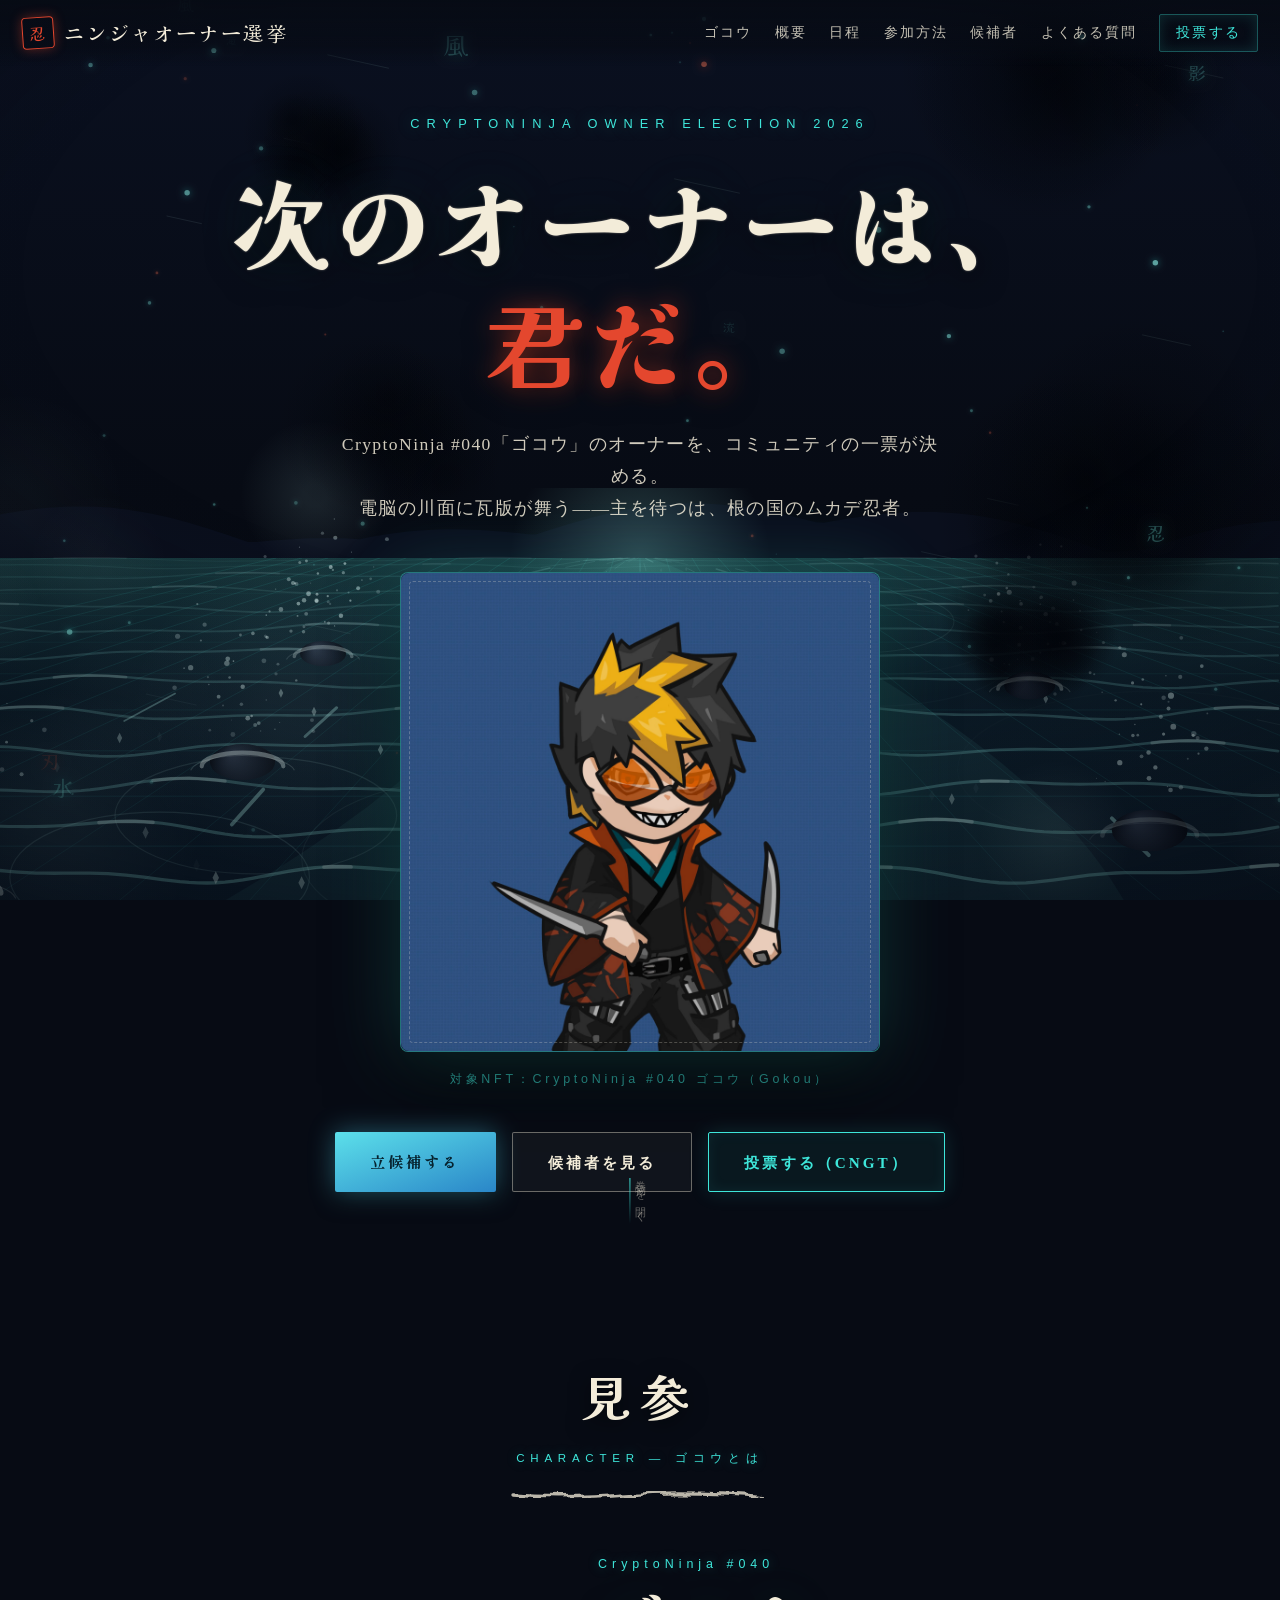
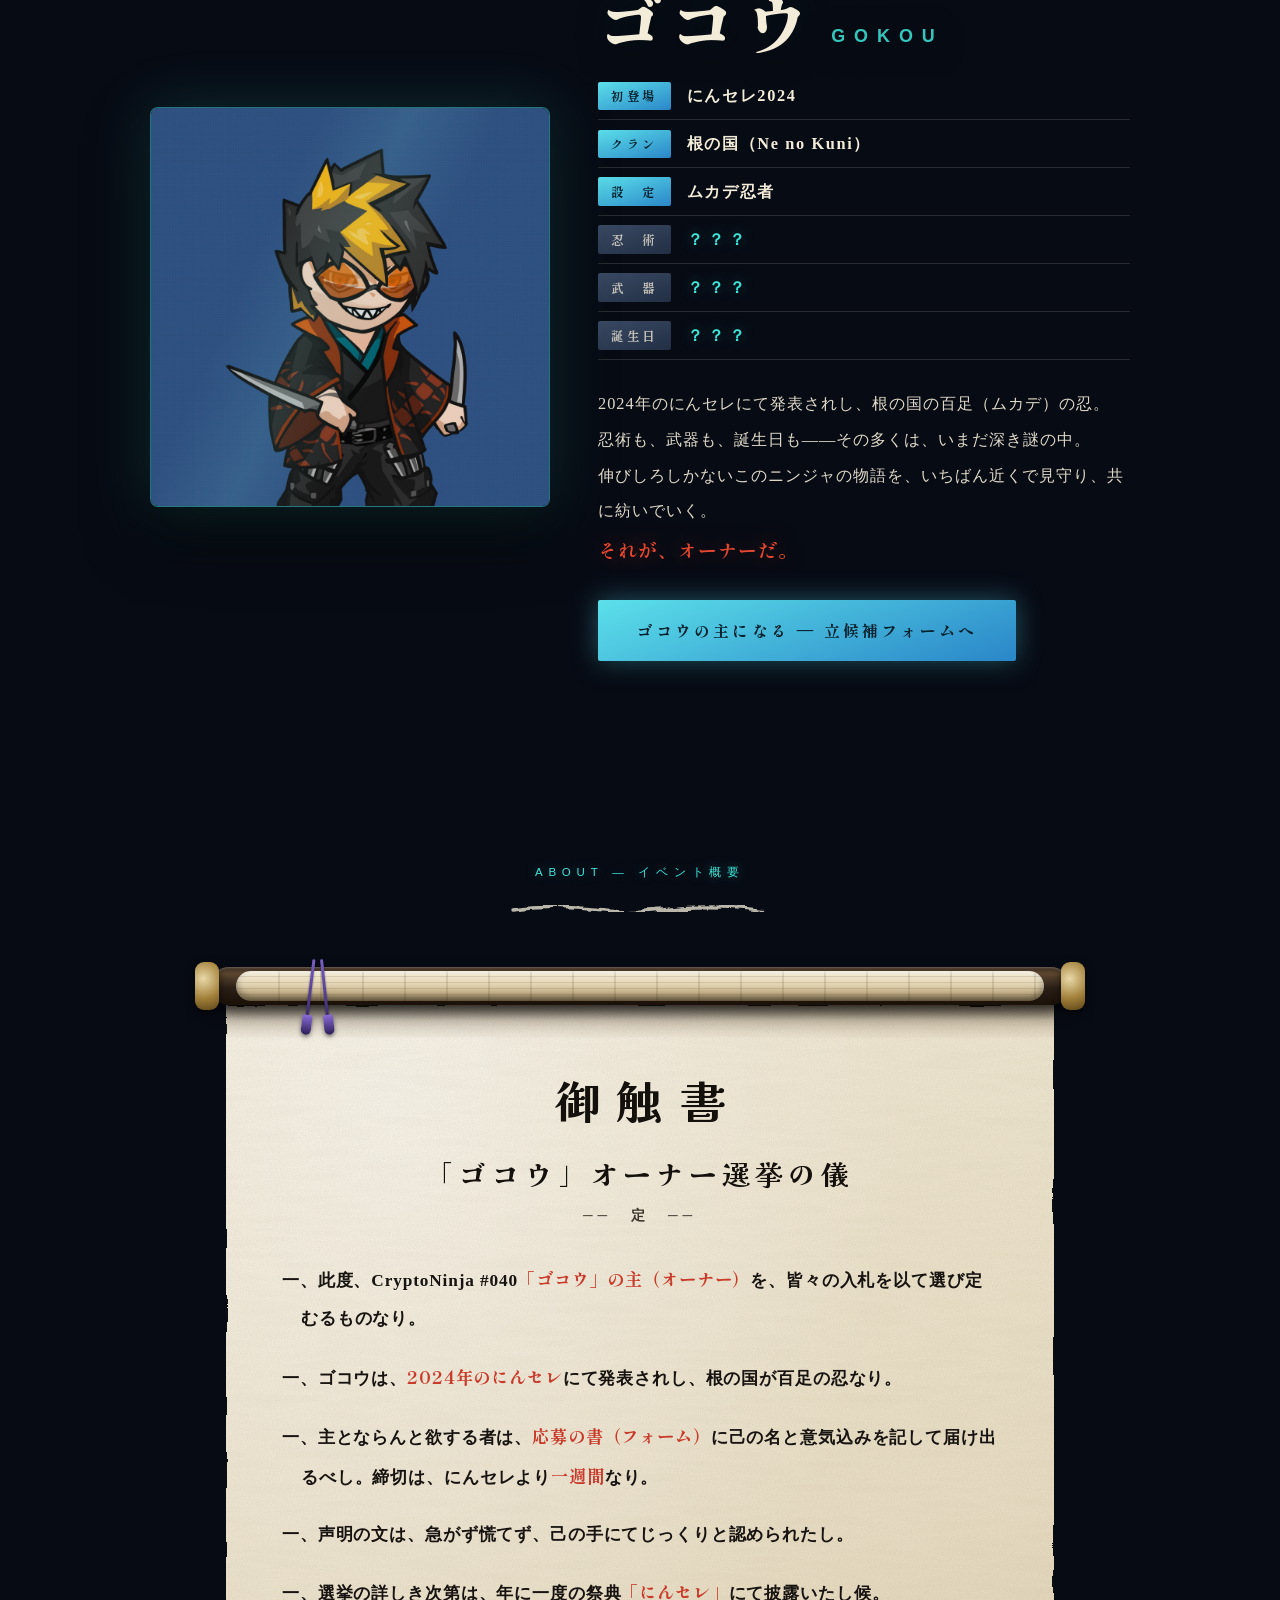
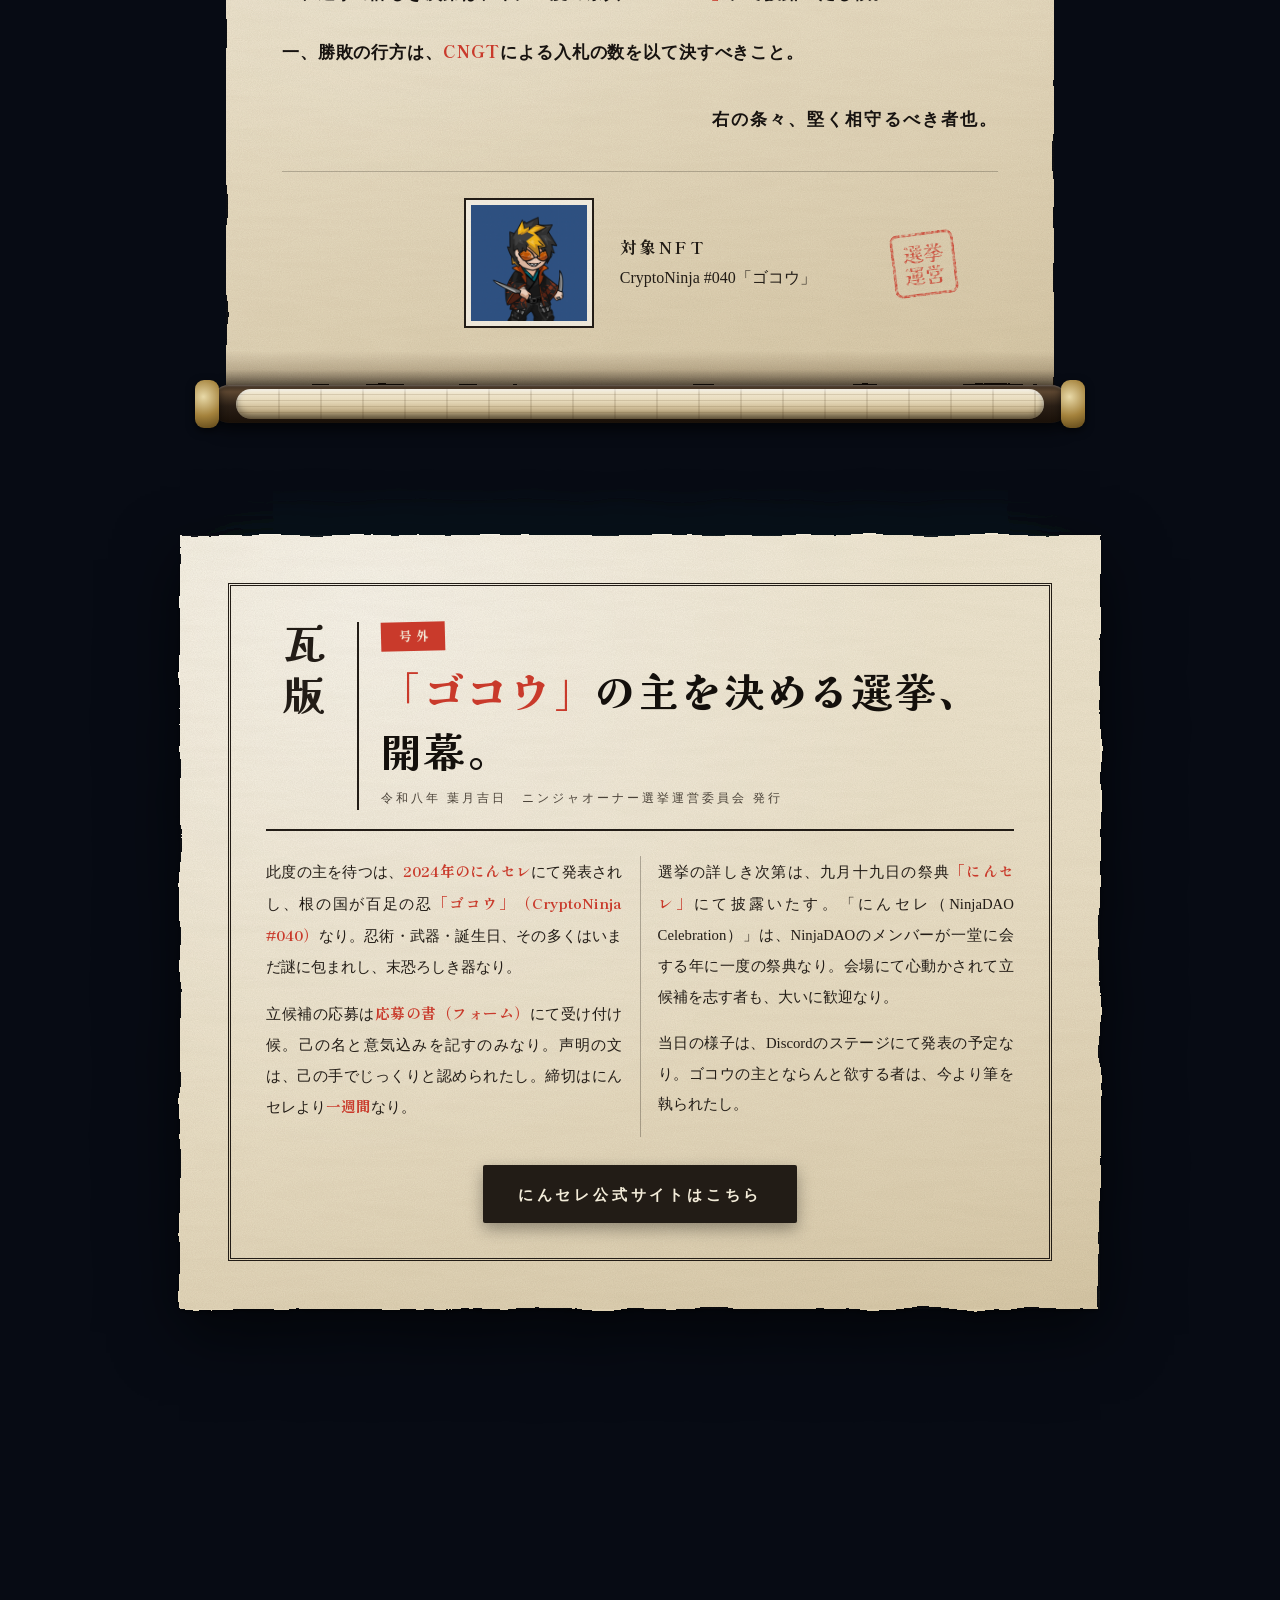
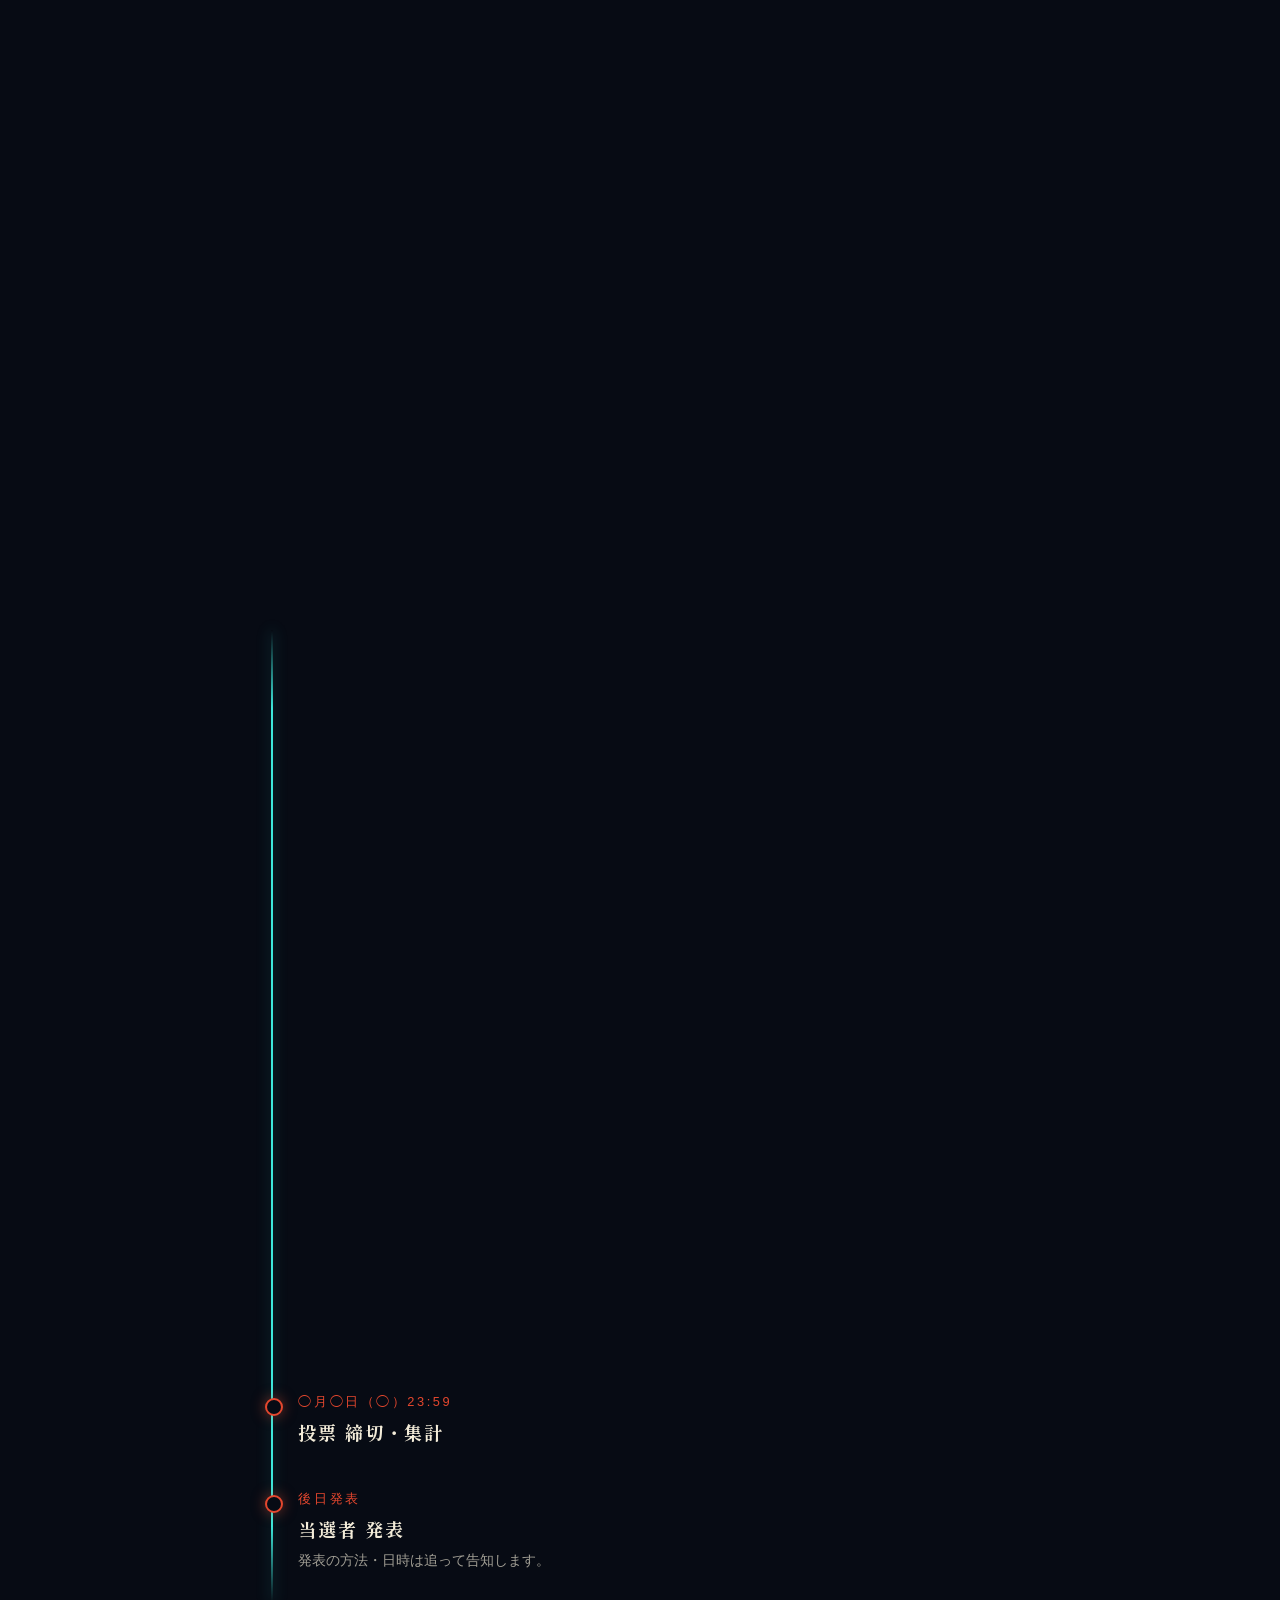
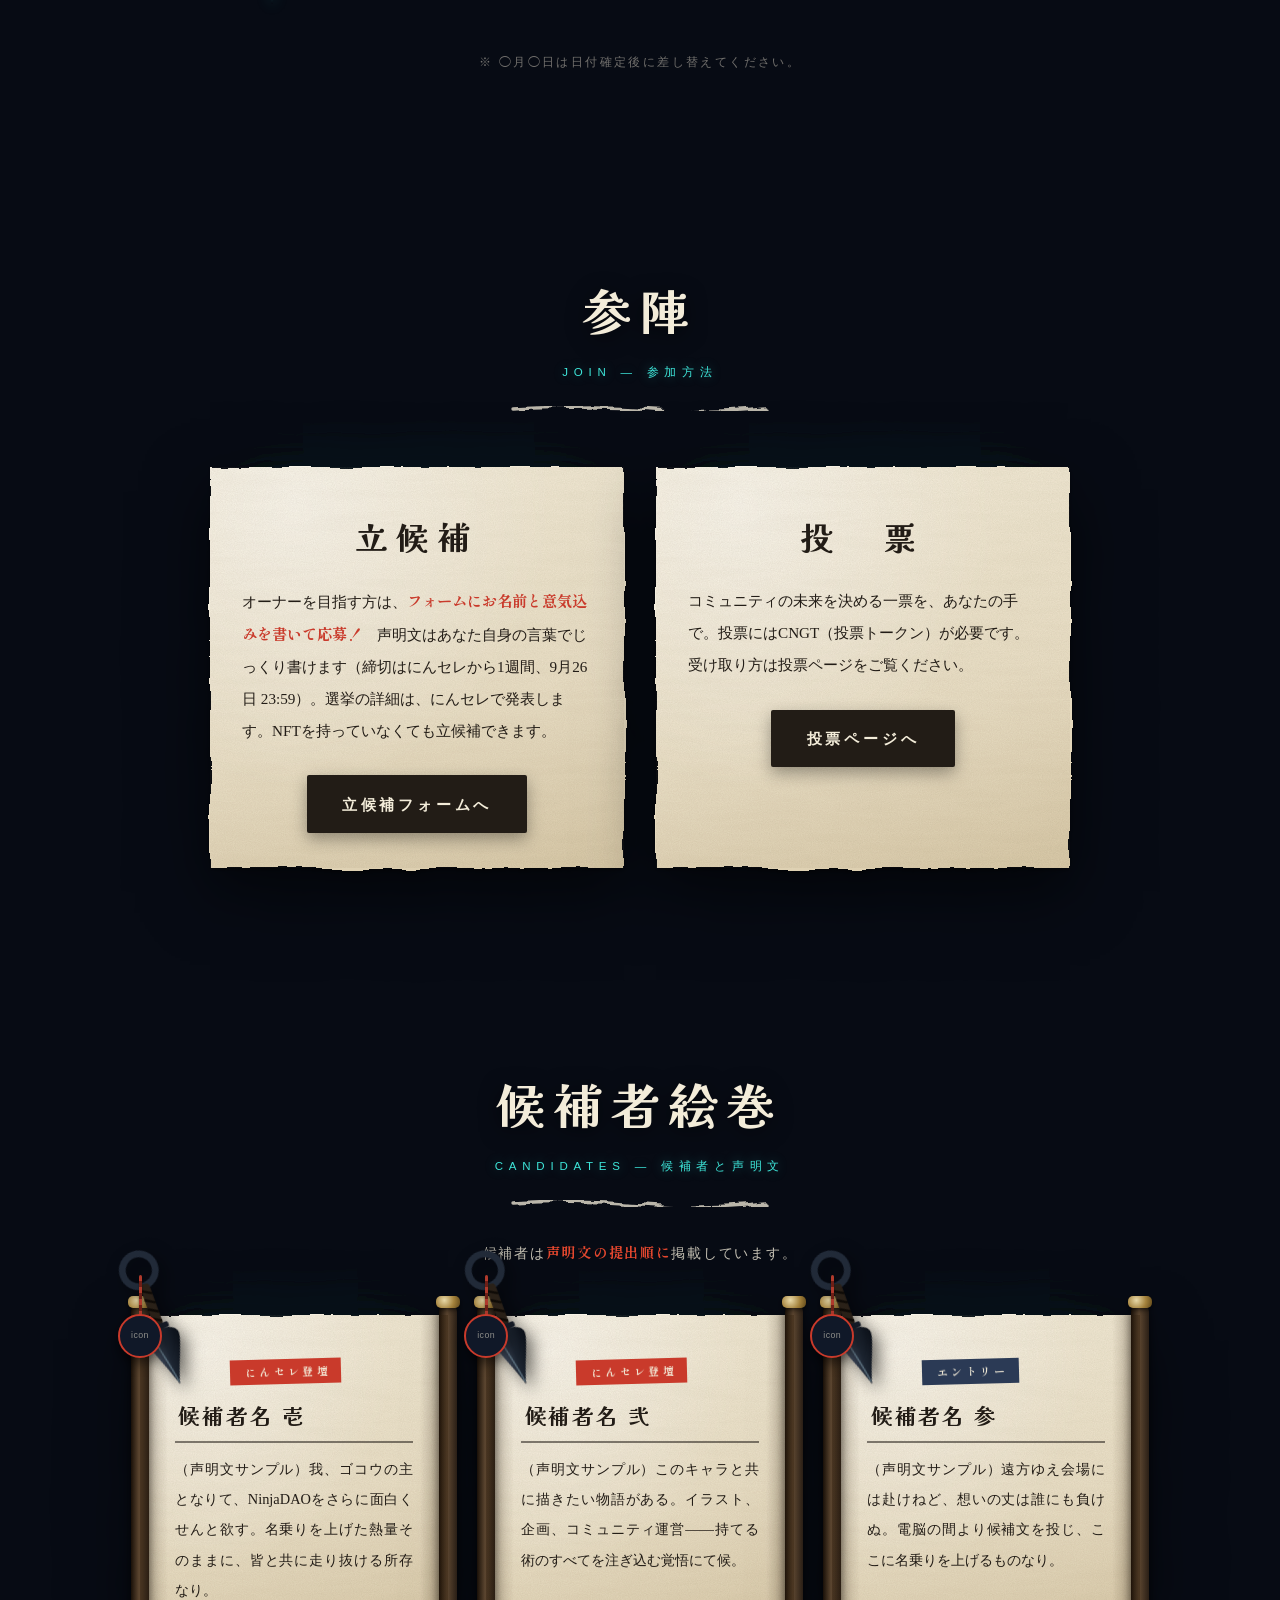
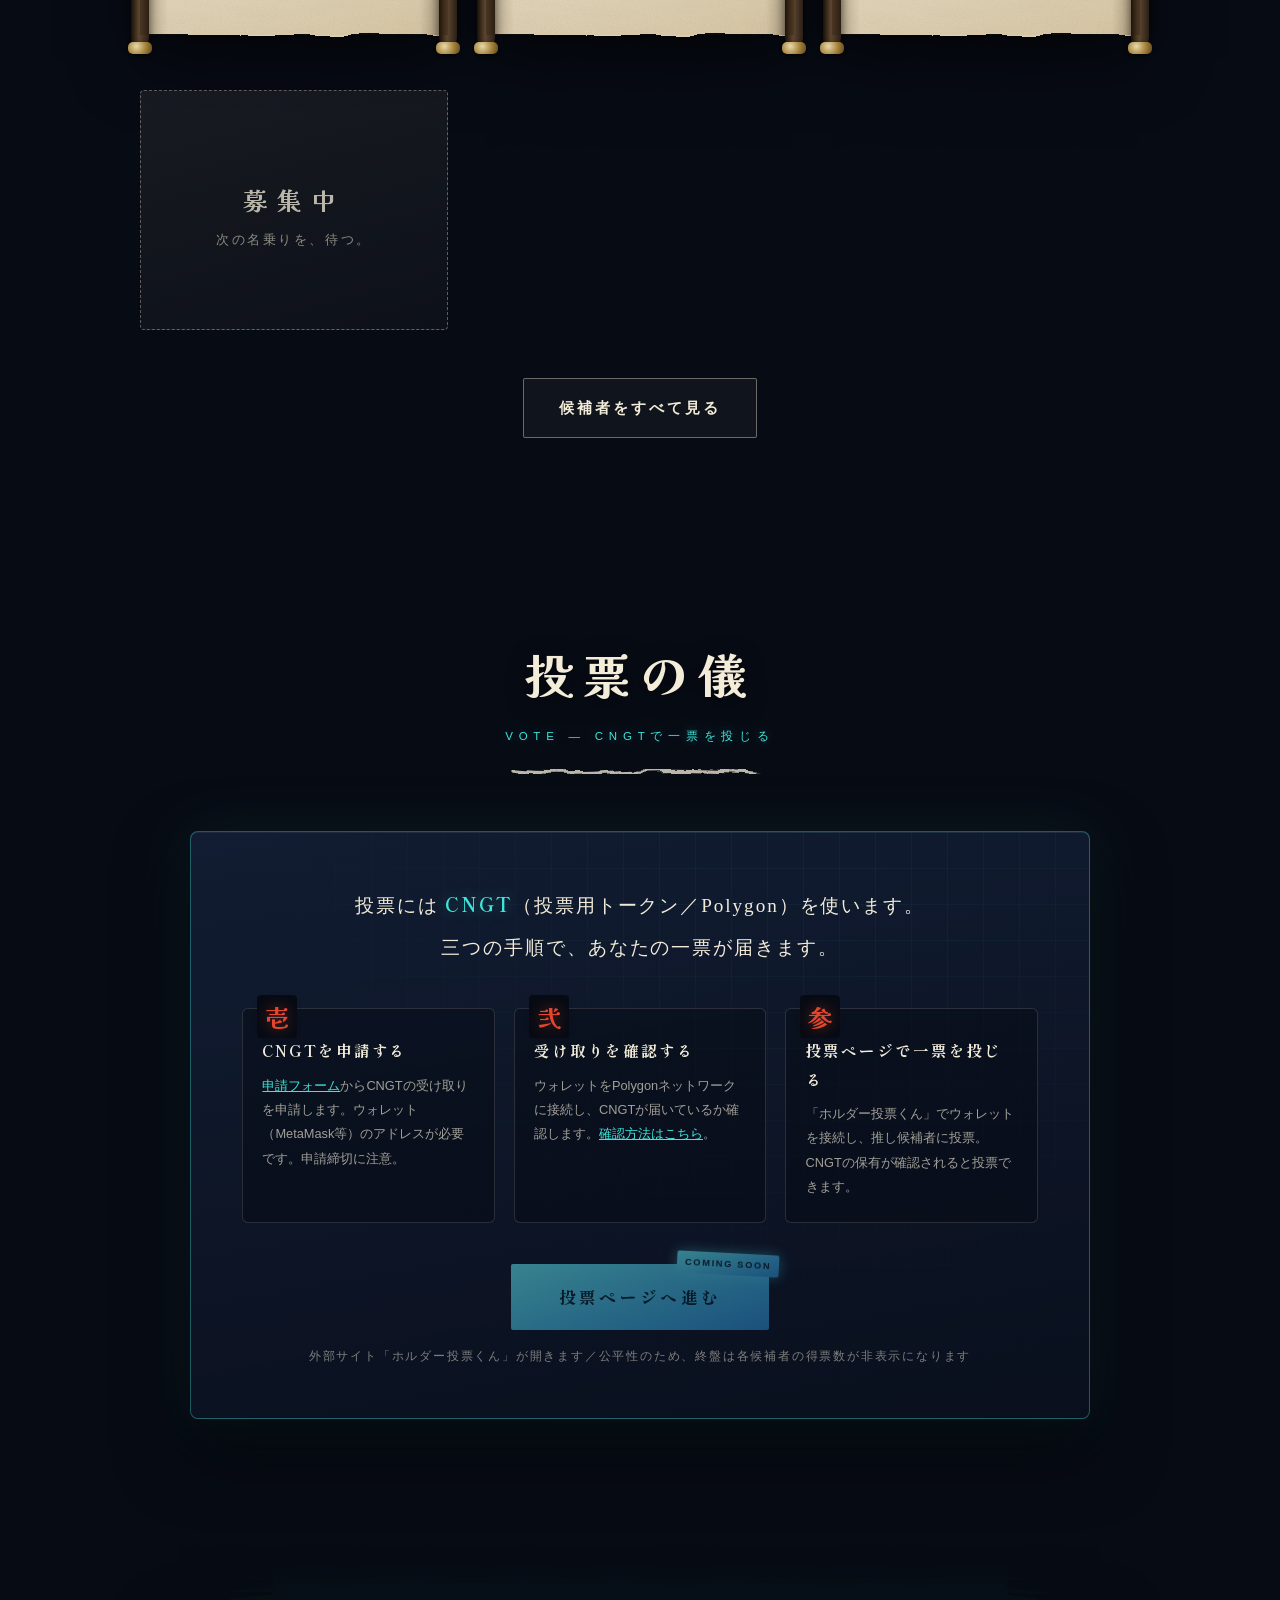
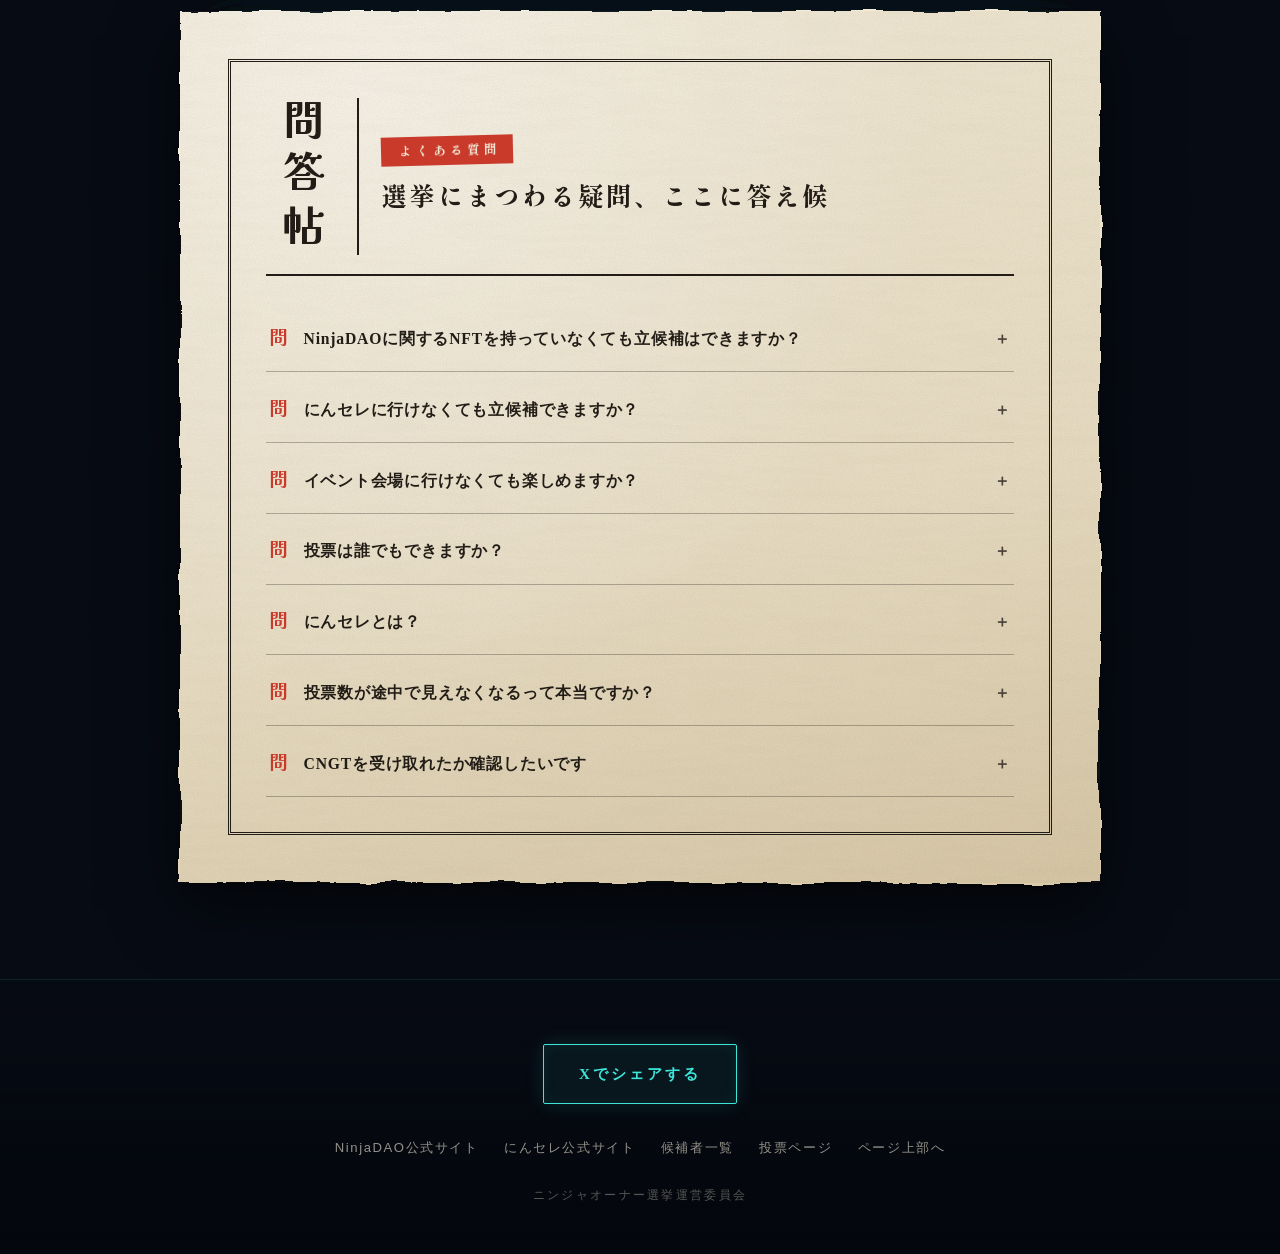
==== commit 6401907f: "vote start" ====
--- a/index.html
+++ b/index.html
@@ -4,9 +4,9 @@
 <meta charset="UTF-8">
 <meta name="viewport" content="width=device-width, initial-scale=1.0">
 <title>ニンジャオーナー選挙 - CryptoNinja</title>
-<meta name="description" content="NinjaDAOのCryptoNinja新キャラクターのオーナーを決める選挙サイト。立候補の声明は、にんセレ会場にて。">
+<meta name="description" content="NinjaDAOのCryptoNinja #040「ゴコウ」のオーナーを決める選挙サイト。立候補はフォームから、声明文は自分の言葉で。">
 <meta property="og:title" content="ニンジャオーナー選挙 - CryptoNinja">
-<meta property="og:description" content="次のオーナーは、君だ。立候補の声明は、にんセレ会場にて。">
+<meta property="og:description" content="次のオーナーは、君だ。CryptoNinja #040「ゴコウ」のオーナー選挙、開幕。">
 <meta property="og:type" content="website">
 <link rel="preconnect" href="https://fonts.googleapis.com">
 <link rel="preconnect" href="https://fonts.gstatic.com" crossorigin>
@@ -56,8 +56,8 @@
     <p class="hero-eyebrow">CRYPTONINJA OWNER ELECTION 2026</p>
     <h1 class="hero-title">次のオーナーは、<br><span class="accent">君だ。</span></h1>
     <p class="hero-sub">
-      CryptoNinja 新キャラクターのオーナーを、コミュニティの一票が決める。<br>
-      電脳の川面に瓦版が舞う——根の国のムカデ忍者「ゴコウ」、見参。
+      CryptoNinja #040「ゴコウ」のオーナーを、コミュニティの一票が決める。<br>
+      電脳の川面に瓦版が舞う——主を待つは、根の国のムカデ忍者。
     </p>
 
     <div class="nft-card" id="tilt-card">
@@ -78,7 +78,7 @@
 <section id="chara">
   <div class="sec-head reveal">
     <h2 class="sec-kanji">見参</h2>
-    <p class="sec-label">CHARACTER — 新キャラクター</p>
+    <p class="sec-label">CHARACTER — ゴコウとは</p>
     <svg class="brush-divider" viewBox="0 0 260 14" xmlns="http://www.w3.org/2000/svg">
       <path d="M4 7 Q55 11 115 6 T256 8" stroke="#f3ecd9" stroke-width="3.4" fill="none"
         stroke-linecap="round" opacity=".85" filter="url(#rough-edge-strong)"/>
@@ -93,6 +93,7 @@
       <p class="chara-no">CryptoNinja #040</p>
       <h3 class="chara-name">ゴコウ<span class="chara-en">GOKOU</span></h3>
       <dl class="chara-specs">
+        <div class="spec"><dt>初登場</dt><dd>にんセレ2024</dd></div>
         <div class="spec"><dt>クラン</dt><dd>根の国（Ne no Kuni）</dd></div>
         <div class="spec"><dt>設　定</dt><dd>ムカデ忍者</dd></div>
         <div class="spec unknown"><dt>忍　術</dt><dd>？？？</dd></div>
@@ -100,7 +101,7 @@
         <div class="spec unknown"><dt>誕生日</dt><dd>？？？</dd></div>
       </dl>
       <p class="chara-hook">
-        根の国より現れし、百足（ムカデ）の忍。<br>
+        2024年のにんセレにて発表されし、根の国の百足（ムカデ）の忍。<br>
         忍術も、武器も、誕生日も——その多くは、いまだ深き謎の中。<br>
         伸びしろしかないこのニンジャの物語を、いちばん近くで見守り、共に紡いでいく。<br>
         <strong>それが、オーナーだ。</strong>
@@ -129,13 +130,13 @@
       <div class="washi-sheet">
         <div class="washi-content">
           <p class="makimono-kicker">御触書</p>
-          <h3 class="makimono-title">新キャラクター オーナー選挙の儀</h3>
+          <h3 class="makimono-title">「ゴコウ」オーナー選挙の儀</h3>
           <p class="makimono-title-sub">──　定　──</p>
           <div class="makimono-body kobun">
-            <p>一、此度、CryptoNinja<strong>新キャラクターの主（オーナー）</strong>を、皆々の入札を以て選び定むるものなり。</p>
+            <p>一、此度、CryptoNinja #040<strong>「ゴコウ」の主（オーナー）</strong>を、皆々の入札を以て選び定むるものなり。</p>
+            <p>一、ゴコウは、<strong>2024年のにんセレ</strong>にて発表されし、根の国が百足の忍なり。</p>
             <p>一、主とならんと欲する者は、<strong>応募の書（フォーム）</strong>に己の名と意気込みを記して届け出るべし。締切は、にんセレより<strong>一週間</strong>なり。</p>
             <p>一、声明の文は、急がず慌てず、己の手にてじっくりと認められたし。</p>
-            <p>一、此度の主を待つは、根の国が百足の忍<strong>「ゴコウ」（CryptoNinja #040）</strong>なり。</p>
             <p>一、選挙の詳しき次第は、年に一度の祭典<strong>「にんセレ」</strong>にて披露いたし候。</p>
             <p>一、勝敗の行方は、<strong>CNGT</strong>による入札の数を以て決すべきこと。</p>
             <p class="kobun-close">右の条々、堅く相守るべき者也。</p>
@@ -165,13 +166,13 @@
         <div class="kb-masthead">瓦版</div>
         <div class="kb-headline">
           <span class="kb-gogai">号外</span>
-          <h3 class="kb-big">新キャラクター<span class="kb-accent">「ゴコウ」</span>、見参。</h3>
+          <h3 class="kb-big"><span class="kb-accent">「ゴコウ」</span>の主を決める選挙、開幕。</h3>
           <p class="kb-date">令和八年 葉月吉日　ニンジャオーナー選挙運営委員会 発行</p>
         </div>
       </div>
       <div class="kb-body">
         <div class="kb-columns">
-          <p>此度の主を待つは、根の国が百足の忍<strong>「ゴコウ」（CryptoNinja #040）</strong>なり。忍術・武器・誕生日、その多くはいまだ謎に包まれし、末恐ろしき器なり。</p>
+          <p>此度の主を待つは、<strong>2024年のにんセレ</strong>にて発表されし、根の国が百足の忍<strong>「ゴコウ」（CryptoNinja #040）</strong>なり。忍術・武器・誕生日、その多くはいまだ謎に包まれし、末恐ろしき器なり。</p>
           <p>立候補の応募は<strong>応募の書（フォーム）</strong>にて受け付け候。己の名と意気込みを記すのみなり。声明の文は、己の手でじっくりと認められたし。締切はにんセレより<strong>一週間</strong>なり。</p>
           <p>選挙の詳しき次第は、九月十九日の祭典<strong>「にんセレ」</strong>にて披露いたす。「にんセレ（NinjaDAO Celebration）」は、NinjaDAOのメンバーが一堂に会する年に一度の祭典なり。会場にて心動かされて立候補を志す者も、大いに歓迎なり。</p>
           <p>当日の様子は、Discordのステージにて発表の予定なり。ゴコウの主とならんと欲する者は、今より筆を執られたし。</p>
@@ -326,7 +327,7 @@
       <div class="vote-steps">
         <div class="vote-step" data-kanji="壱">
           <h4>CNGTを申請する</h4>
-          <p>申請フォームからCNGTの受け取りを申請します。ウォレット（MetaMask等）のアドレスが必要です。申請締切に注意。</p>
+          <p><a data-cngt-link href="https://cngt.vibe.co.jp/" target="_blank" rel="noopener">申請フォーム</a>からCNGTの受け取りを申請します。ウォレット（MetaMask等）のアドレスが必要です。申請締切に注意。</p>
         </div>
         <div class="vote-step" data-kanji="弐">
           <h4>受け取りを確認する</h4>
--- a/css/style.css
+++ b/css/style.css
@@ -108,10 +108,10 @@
 }
 /* NFTカード（画像差し替え用） */
 .nft-card{
-  margin:3rem auto 0;width:min(300px,70vw);aspect-ratio:1/1;
-  border:1px solid rgba(62,230,218,.4);border-radius:6px;
+  margin:3rem auto 0;width:min(480px,86vw);aspect-ratio:1/1;
+  border:1px solid rgba(62,230,218,.45);border-radius:8px;
   background:linear-gradient(160deg,rgba(22,35,61,.85),rgba(14,23,41,.9));
-  box-shadow:0 0 40px rgba(62,230,218,.12),0 30px 60px rgba(0,0,0,.6);
+  box-shadow:0 0 70px rgba(62,230,218,.2),0 34px 70px rgba(0,0,0,.65);
   display:grid;place-items:center;position:relative;
   transform-style:preserve-3d;transition:transform .15s ease-out;
   will-change:transform;
@@ -123,7 +123,7 @@
   font-size:.8rem;letter-spacing:.2em;color:rgba(243,236,217,.5);
   padding:1rem;text-align:center;line-height:2;
 }
-.nft-card img{width:100%;height:100%;object-fit:cover;border-radius:6px;display:block}
+.nft-card img{width:100%;height:100%;object-fit:cover;border-radius:8px;display:block}
 .nft-caption{
   margin-top:1rem;font-size:.78rem;letter-spacing:.3em;color:rgba(62,230,218,.8);
 }
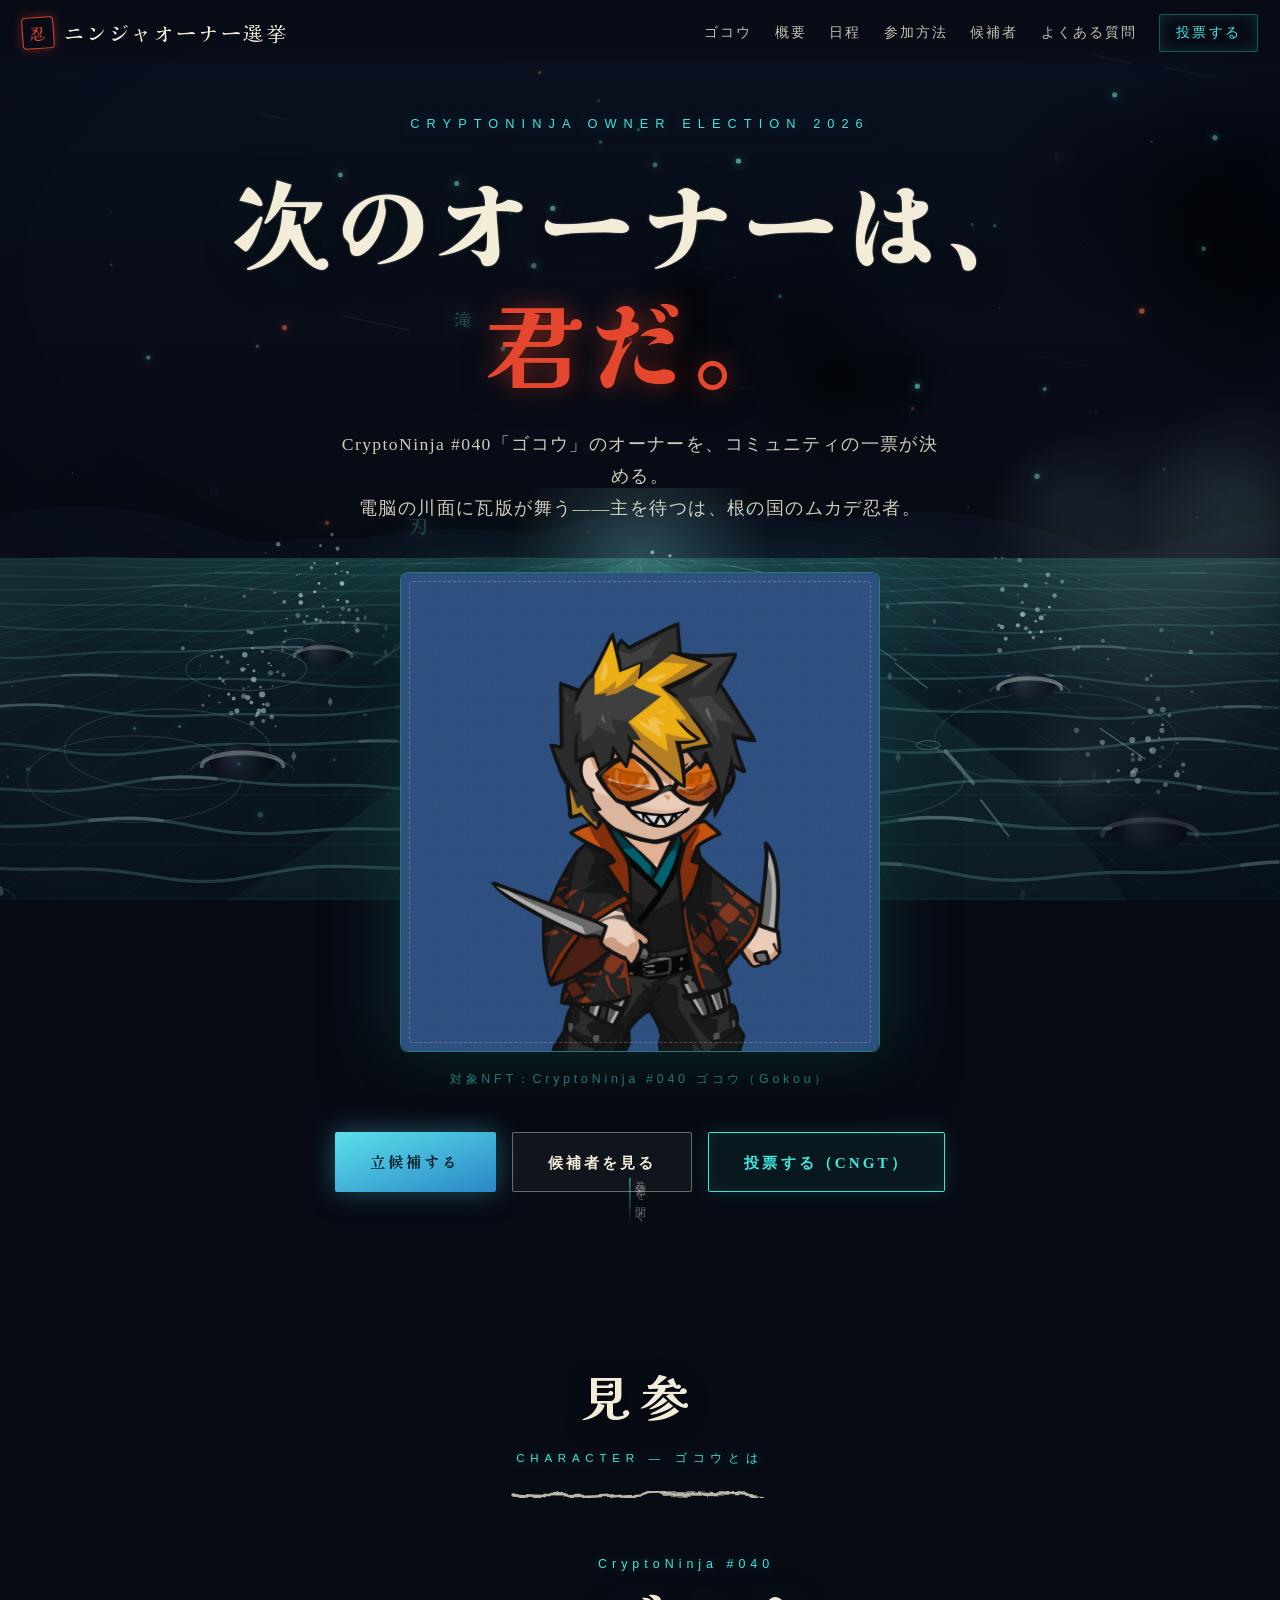
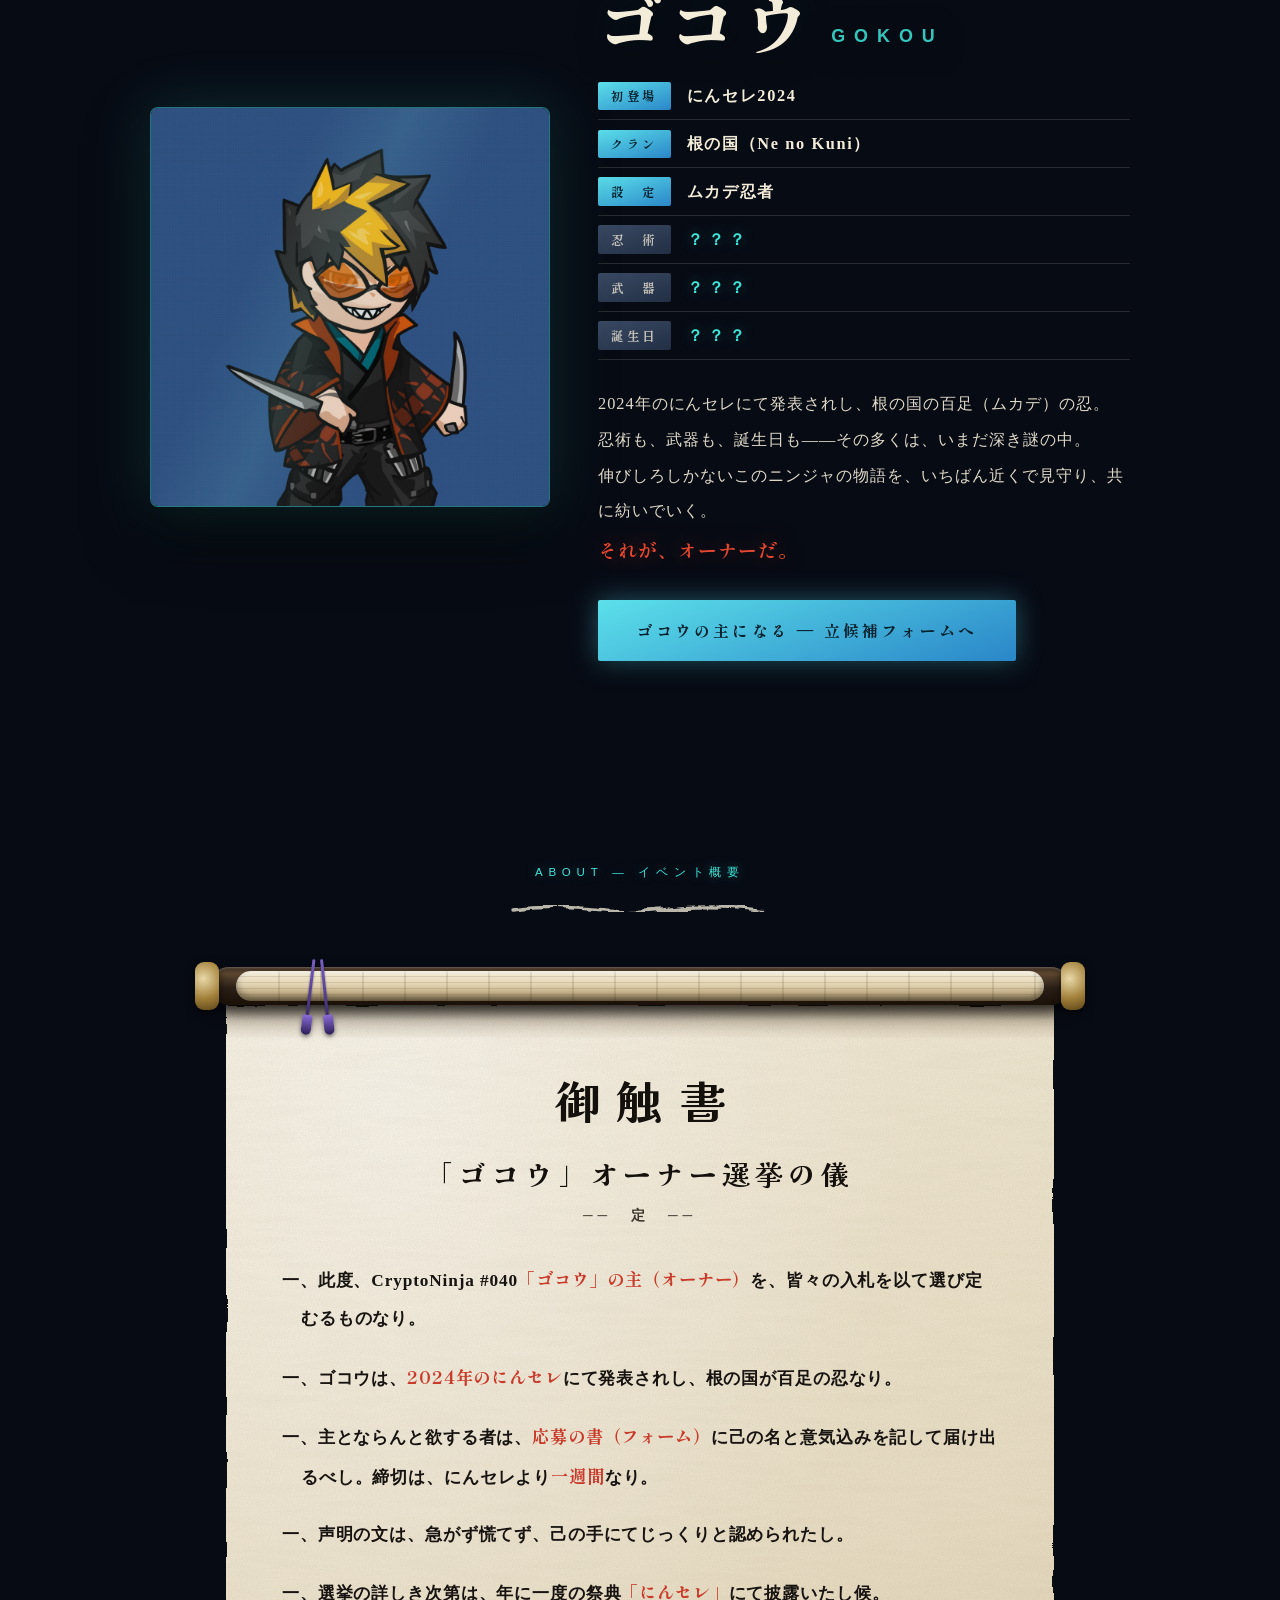
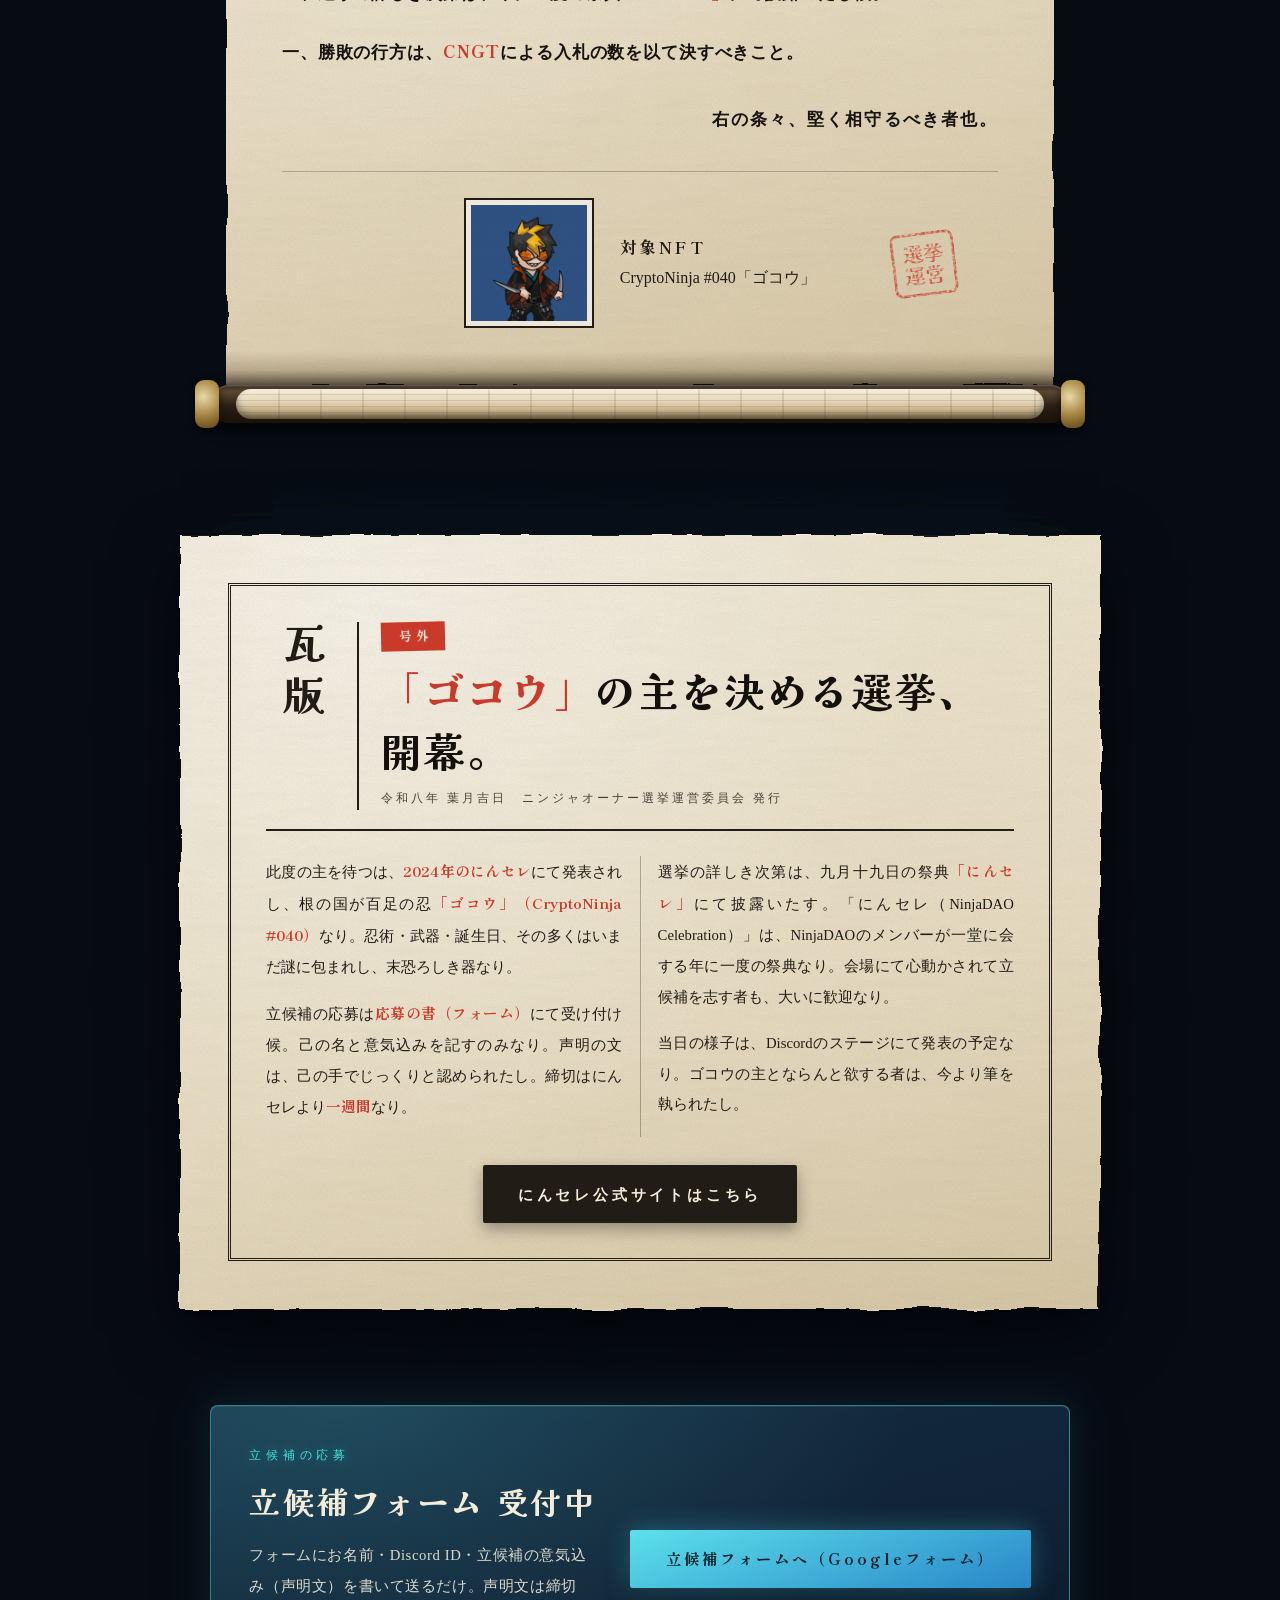
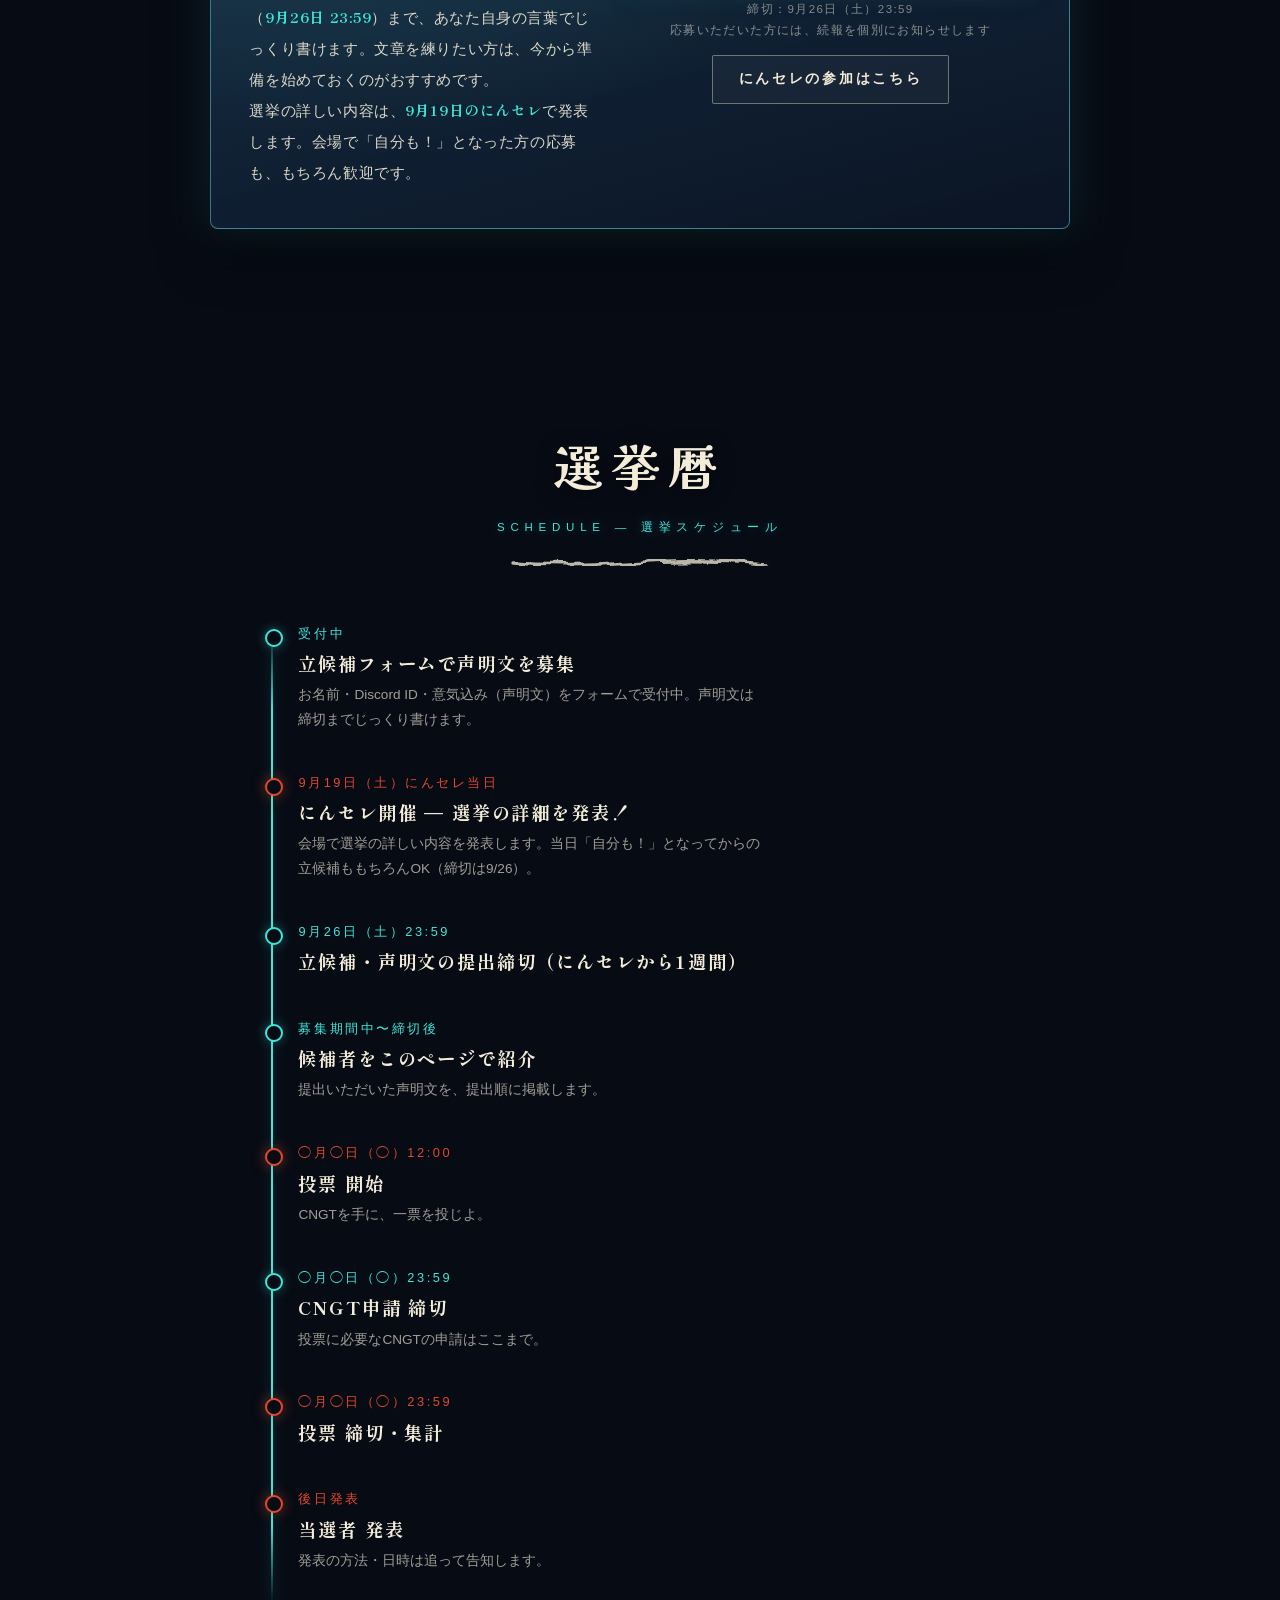
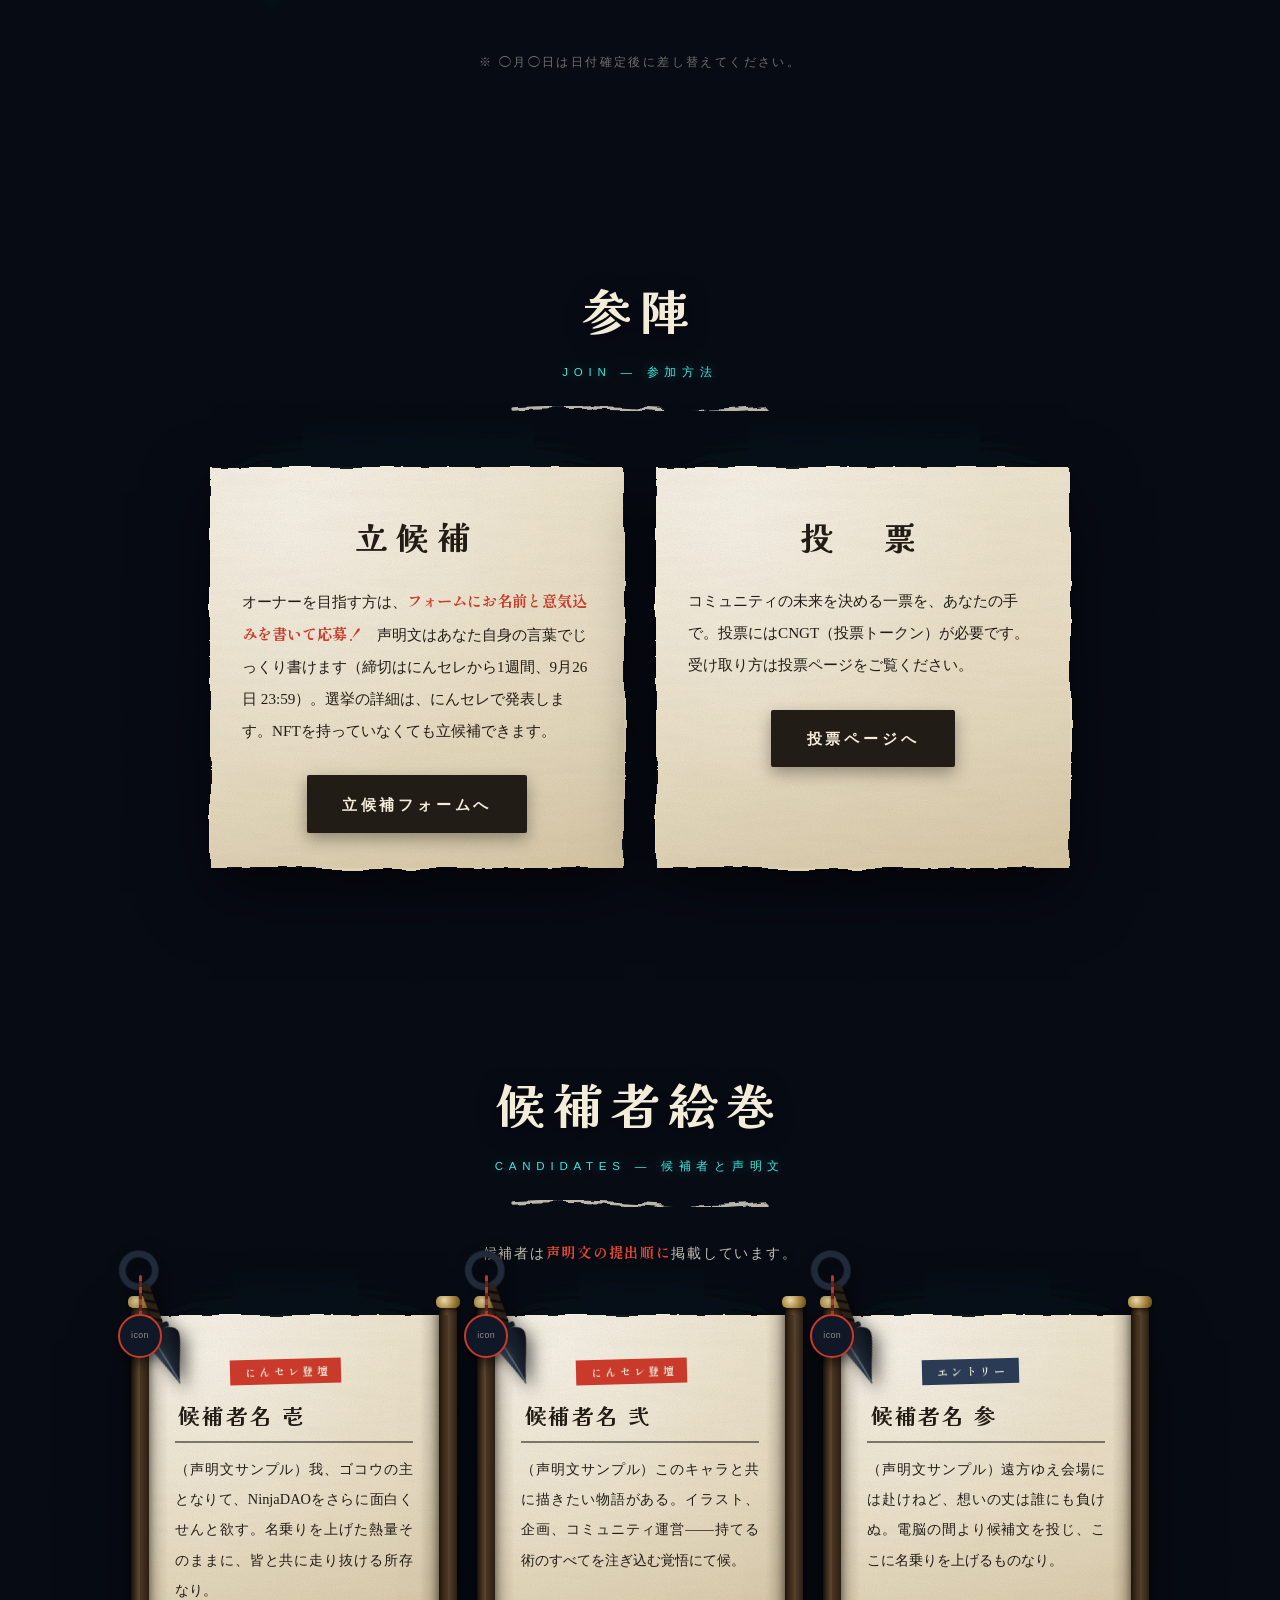
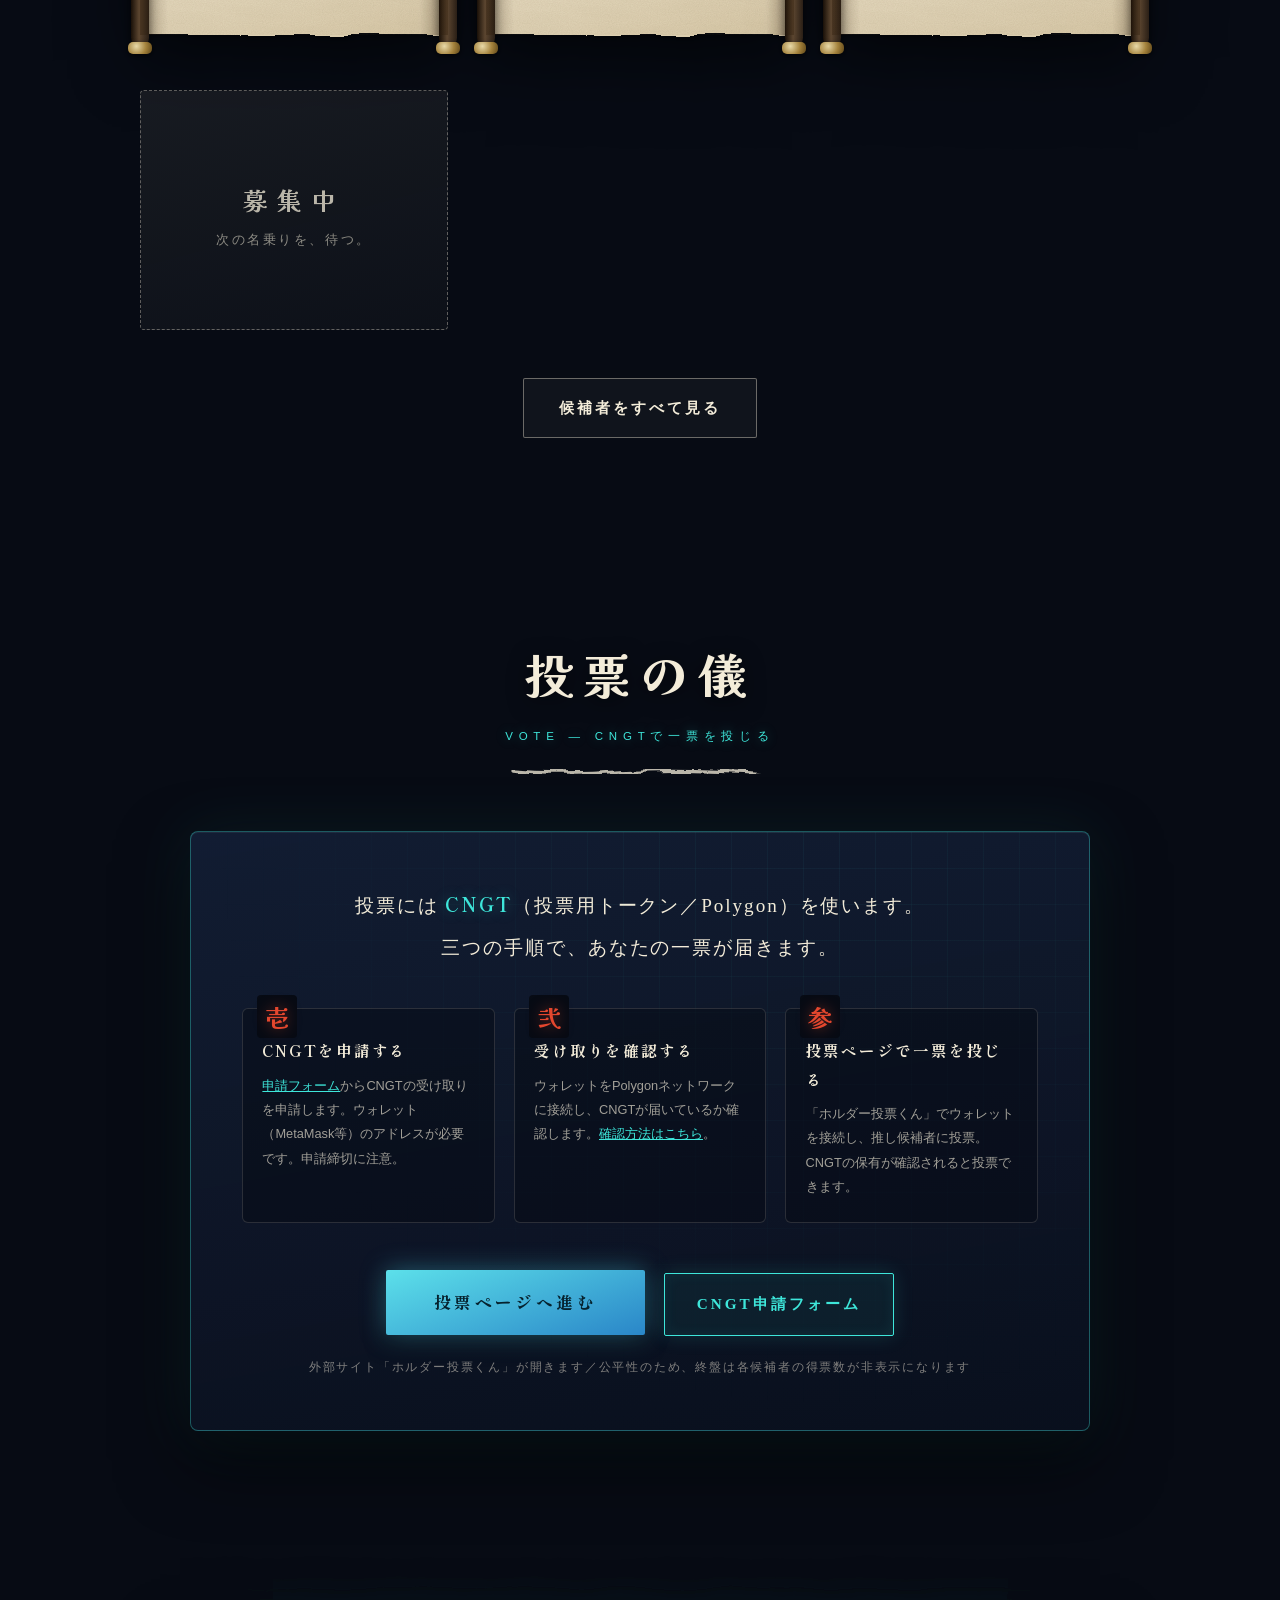
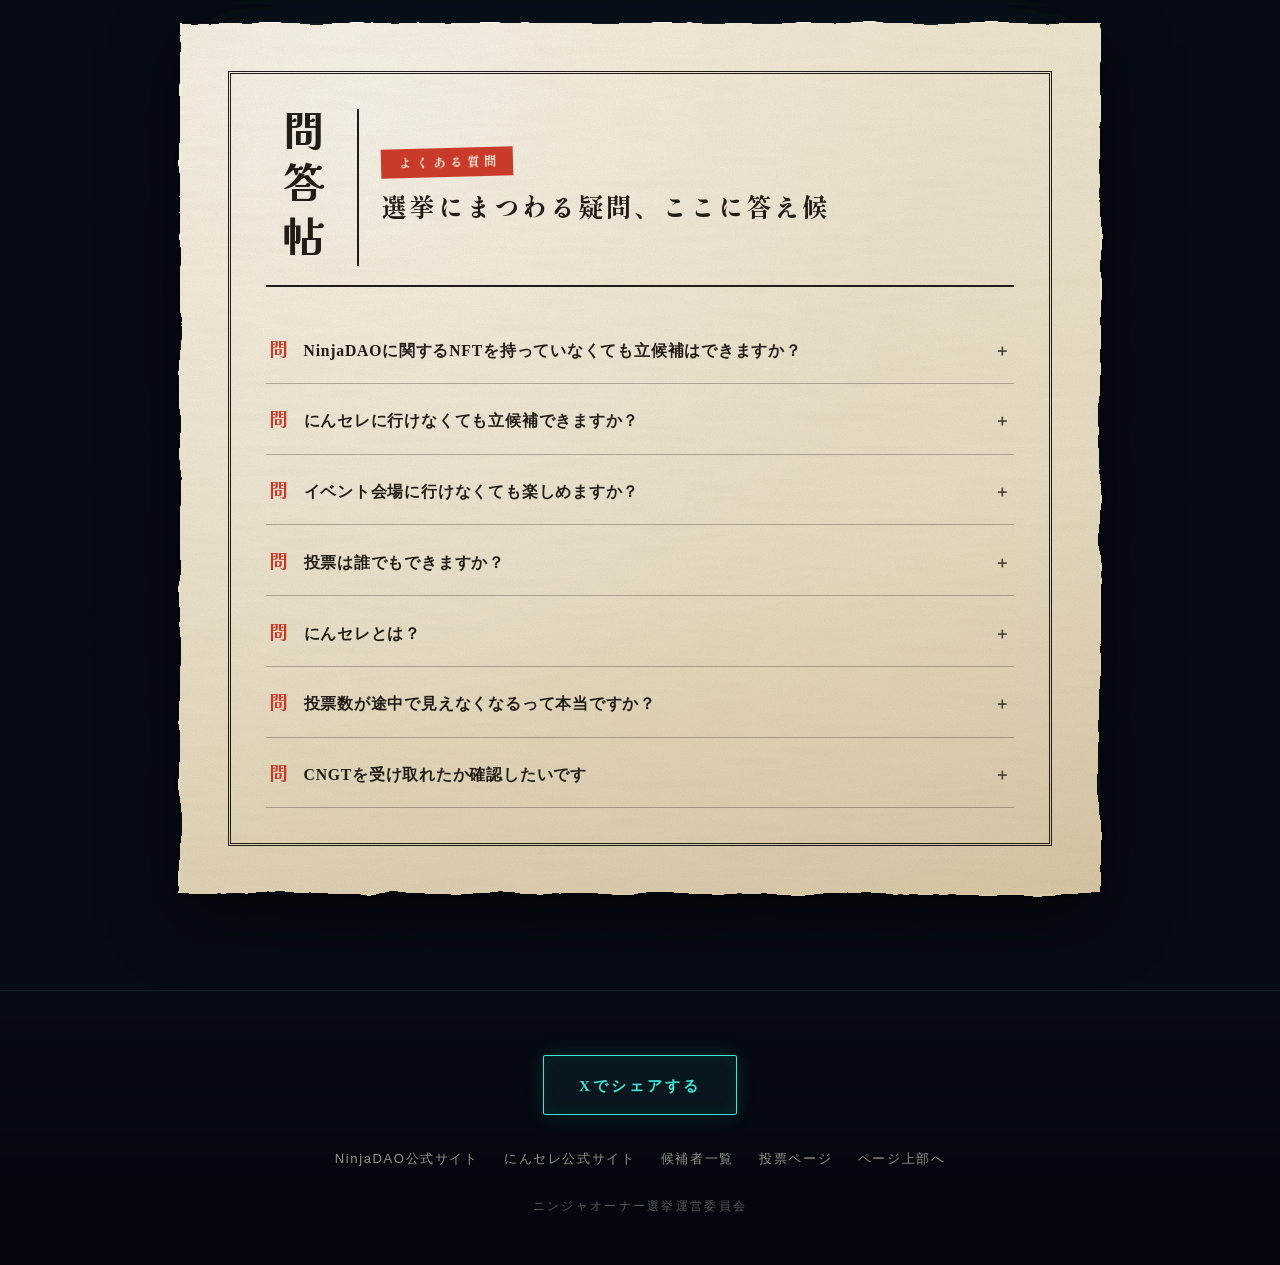
==== commit 84c8e65f: "vote setting" ====
--- a/index.html
+++ b/index.html
@@ -340,6 +340,7 @@
       </div>
       <div class="vote-cta">
         <a class="btn btn-shu" data-vote-link href="https://tohyo.mad-member-tools.com/" target="_blank" rel="noopener">投票ページへ進む</a>
+        <a class="btn btn-neon" data-cngt-link href="https://cngt.vibe.co.jp/" target="_blank" rel="noopener">CNGT申請フォーム</a>
         <span class="small">外部サイト「ホルダー投票くん」が開きます／公平性のため、終盤は各候補者の得票数が非表示になります</span>
       </div>
     </div>
--- a/css/style.css
+++ b/css/style.css
@@ -565,7 +565,8 @@
 .vote-step p{font-size:.8rem;color:rgba(243,236,217,.65);line-height:1.9}
 .vote-step a{color:var(--neon)}
 .vote-cta{text-align:center}
-.vote-cta .btn{font-size:1.05rem;padding:1.1rem 3rem}
+.vote-cta .btn{font-size:1.05rem;padding:1.1rem 3rem;margin:.35rem .45rem}
+.vote-cta .btn-neon{font-size:.95rem;padding:1.05rem 2rem}
 .vote-cta .small{
   display:block;margin-top:1rem;font-size:.75rem;letter-spacing:.15em;color:rgba(243,236,217,.5);
 }
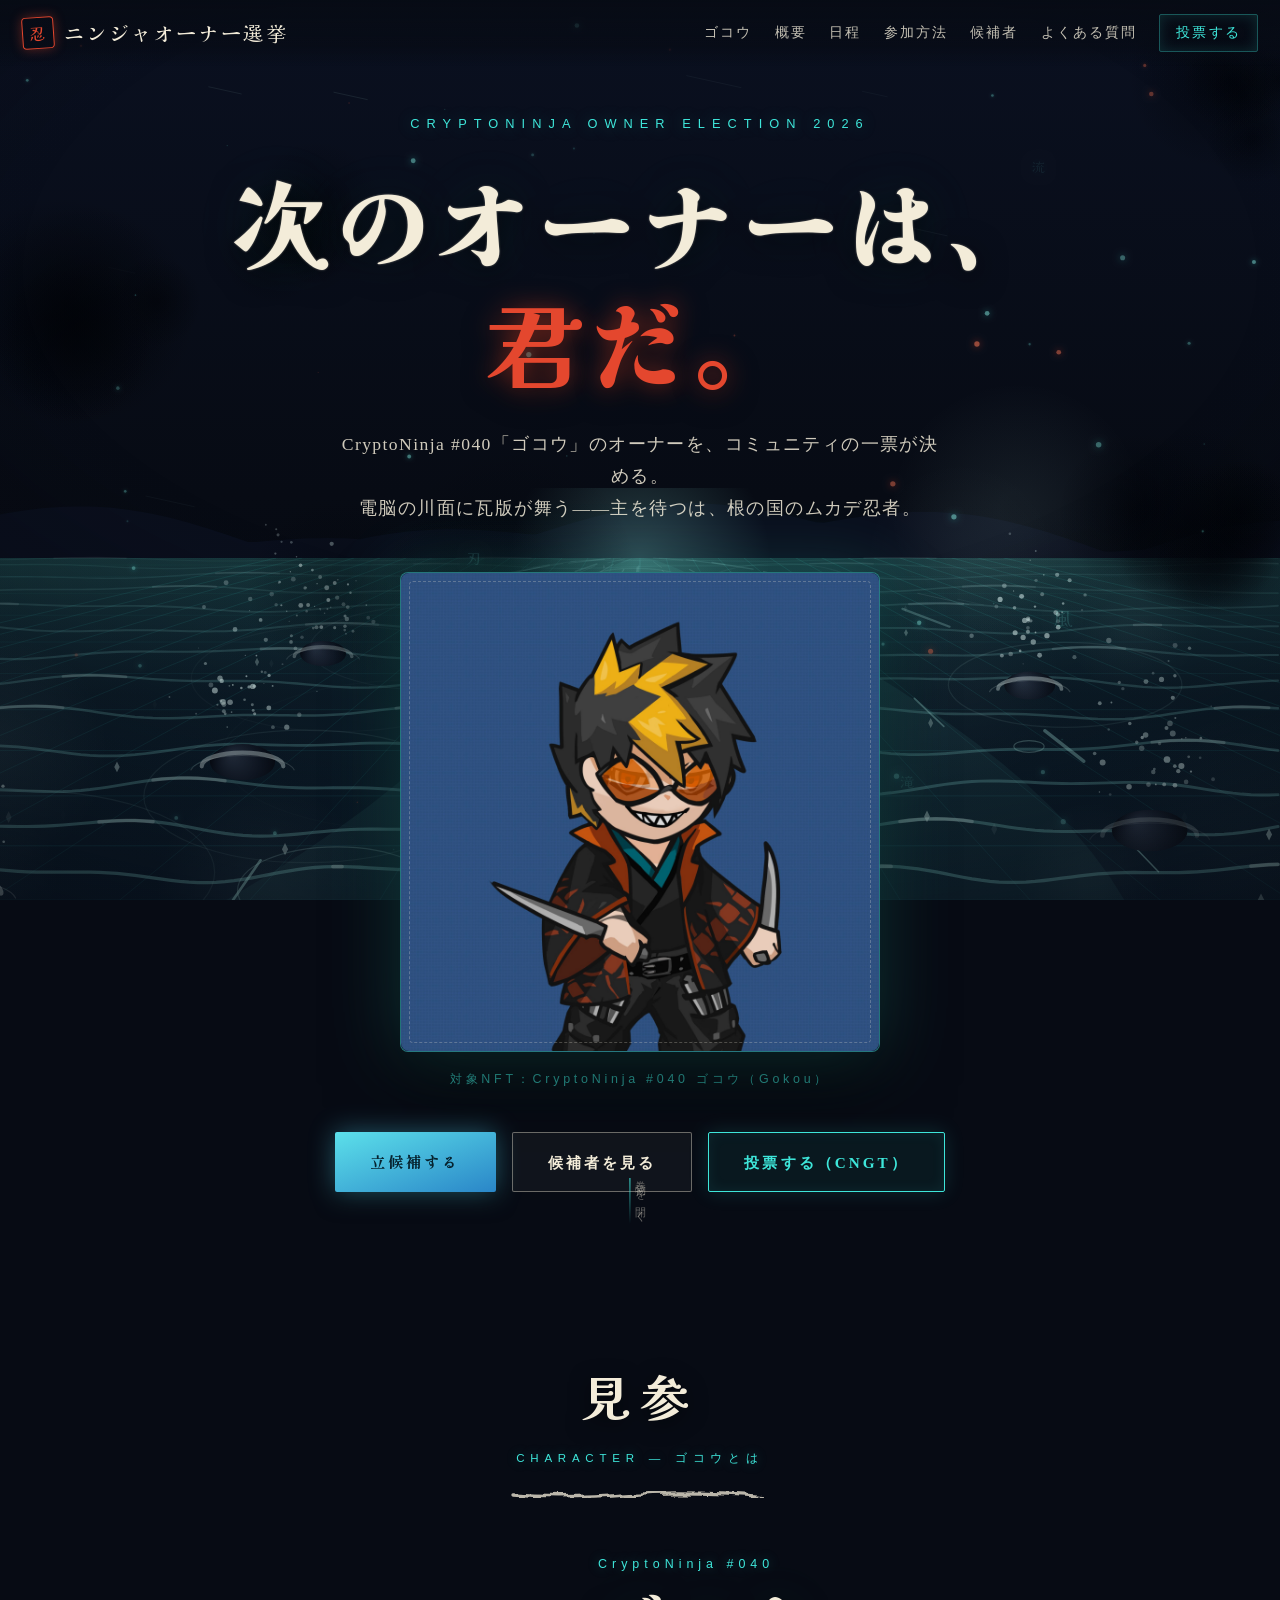
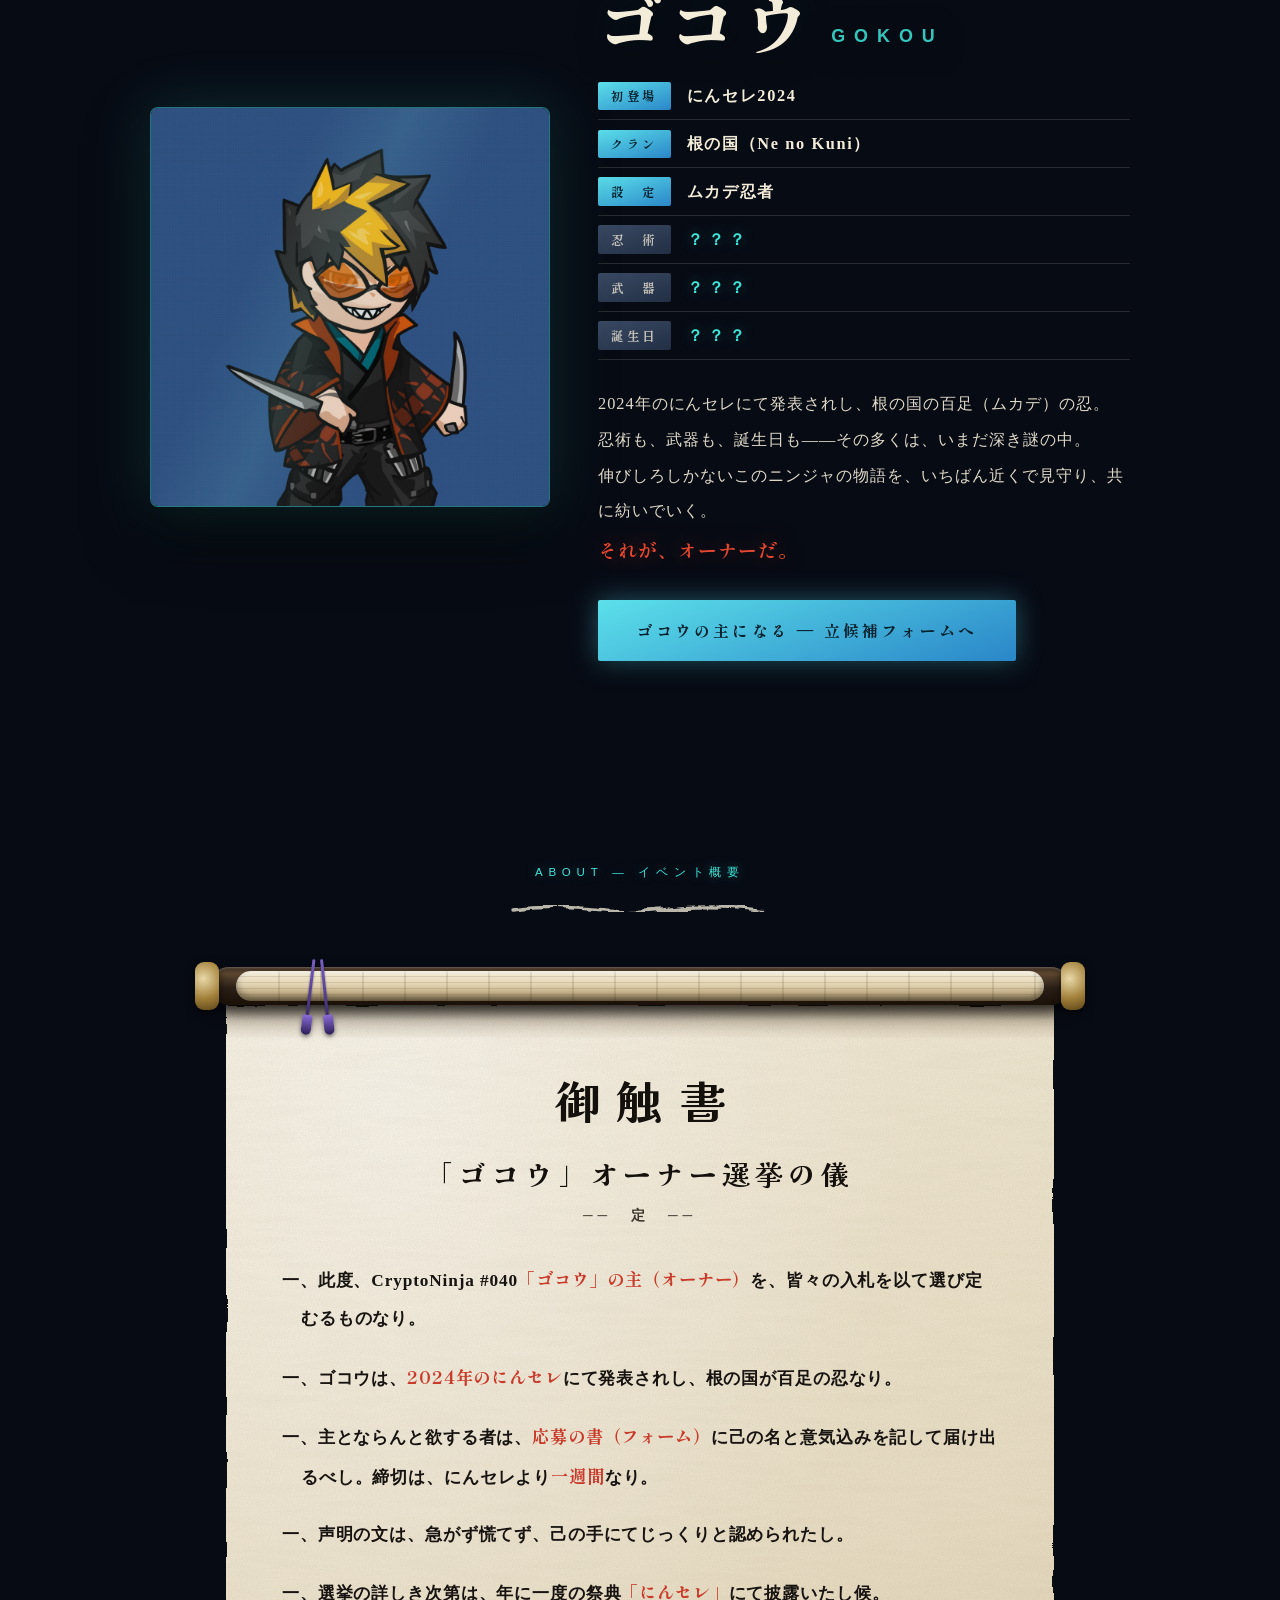
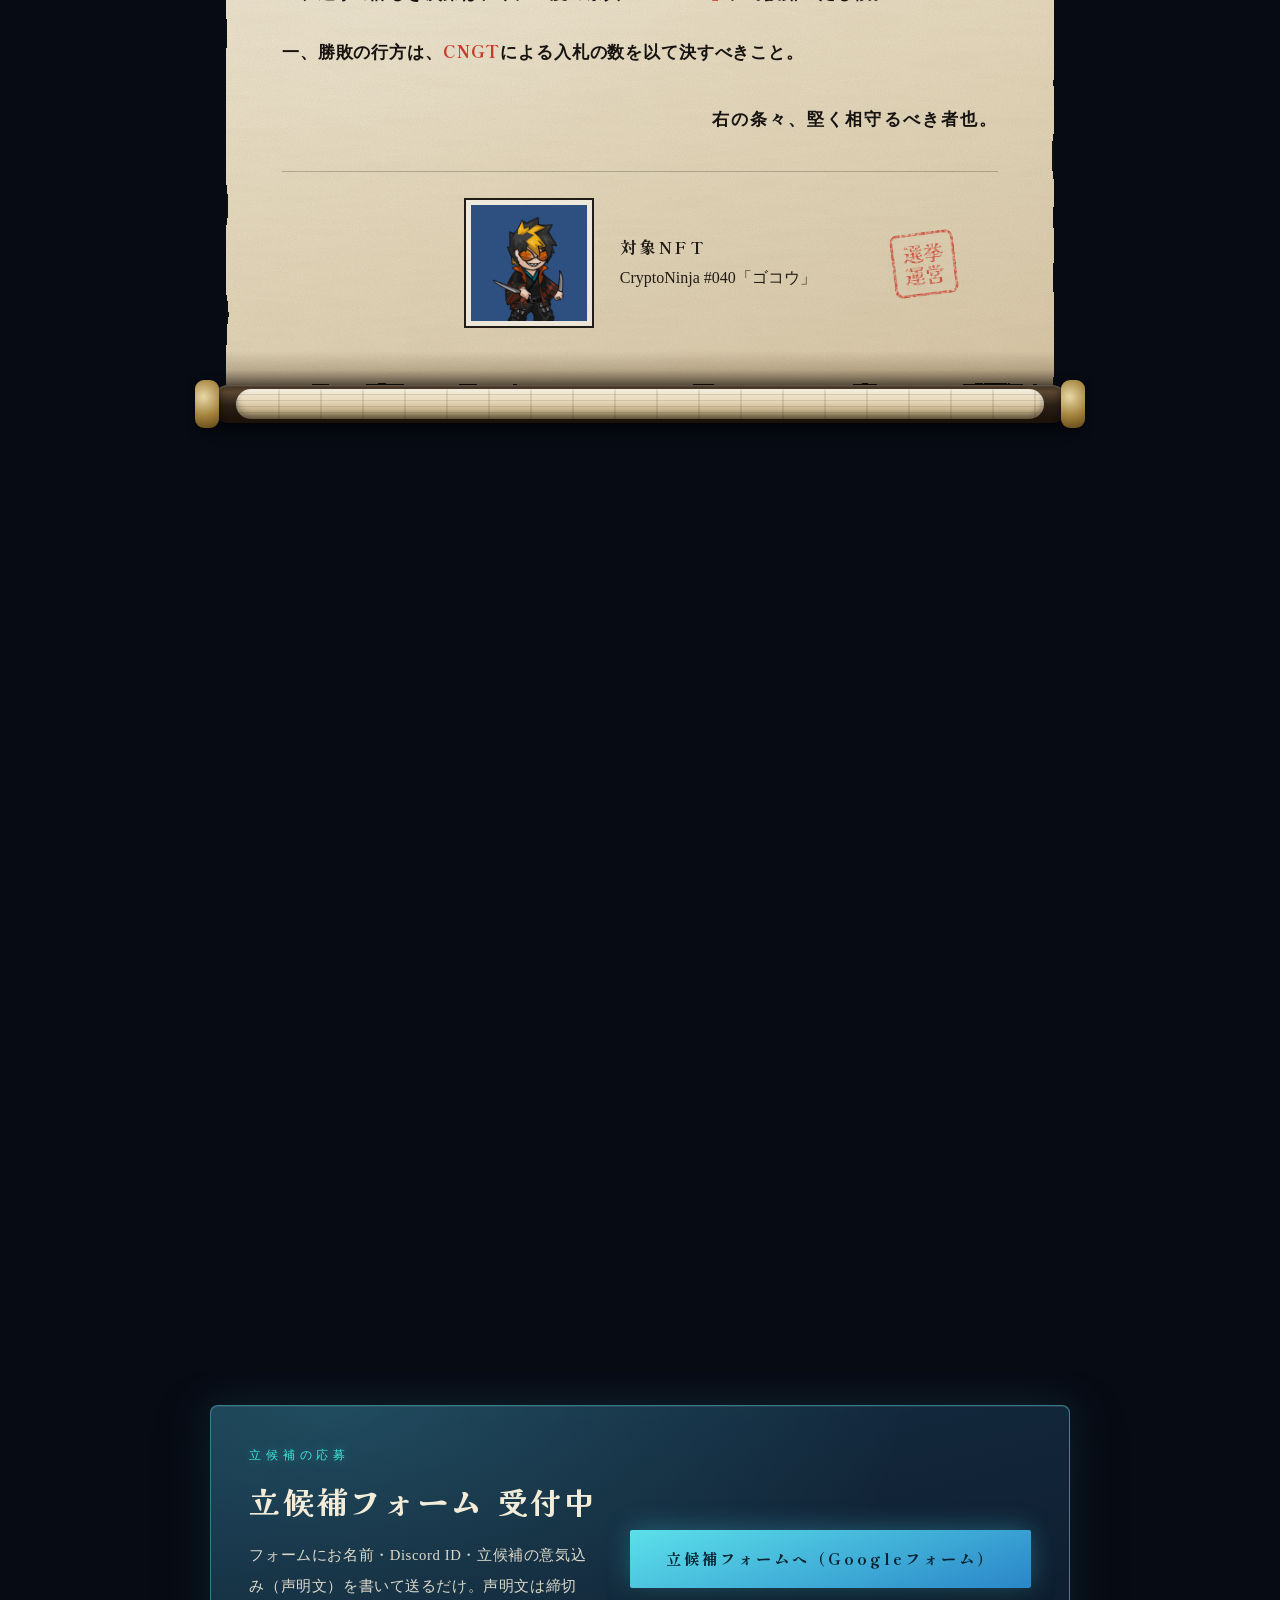
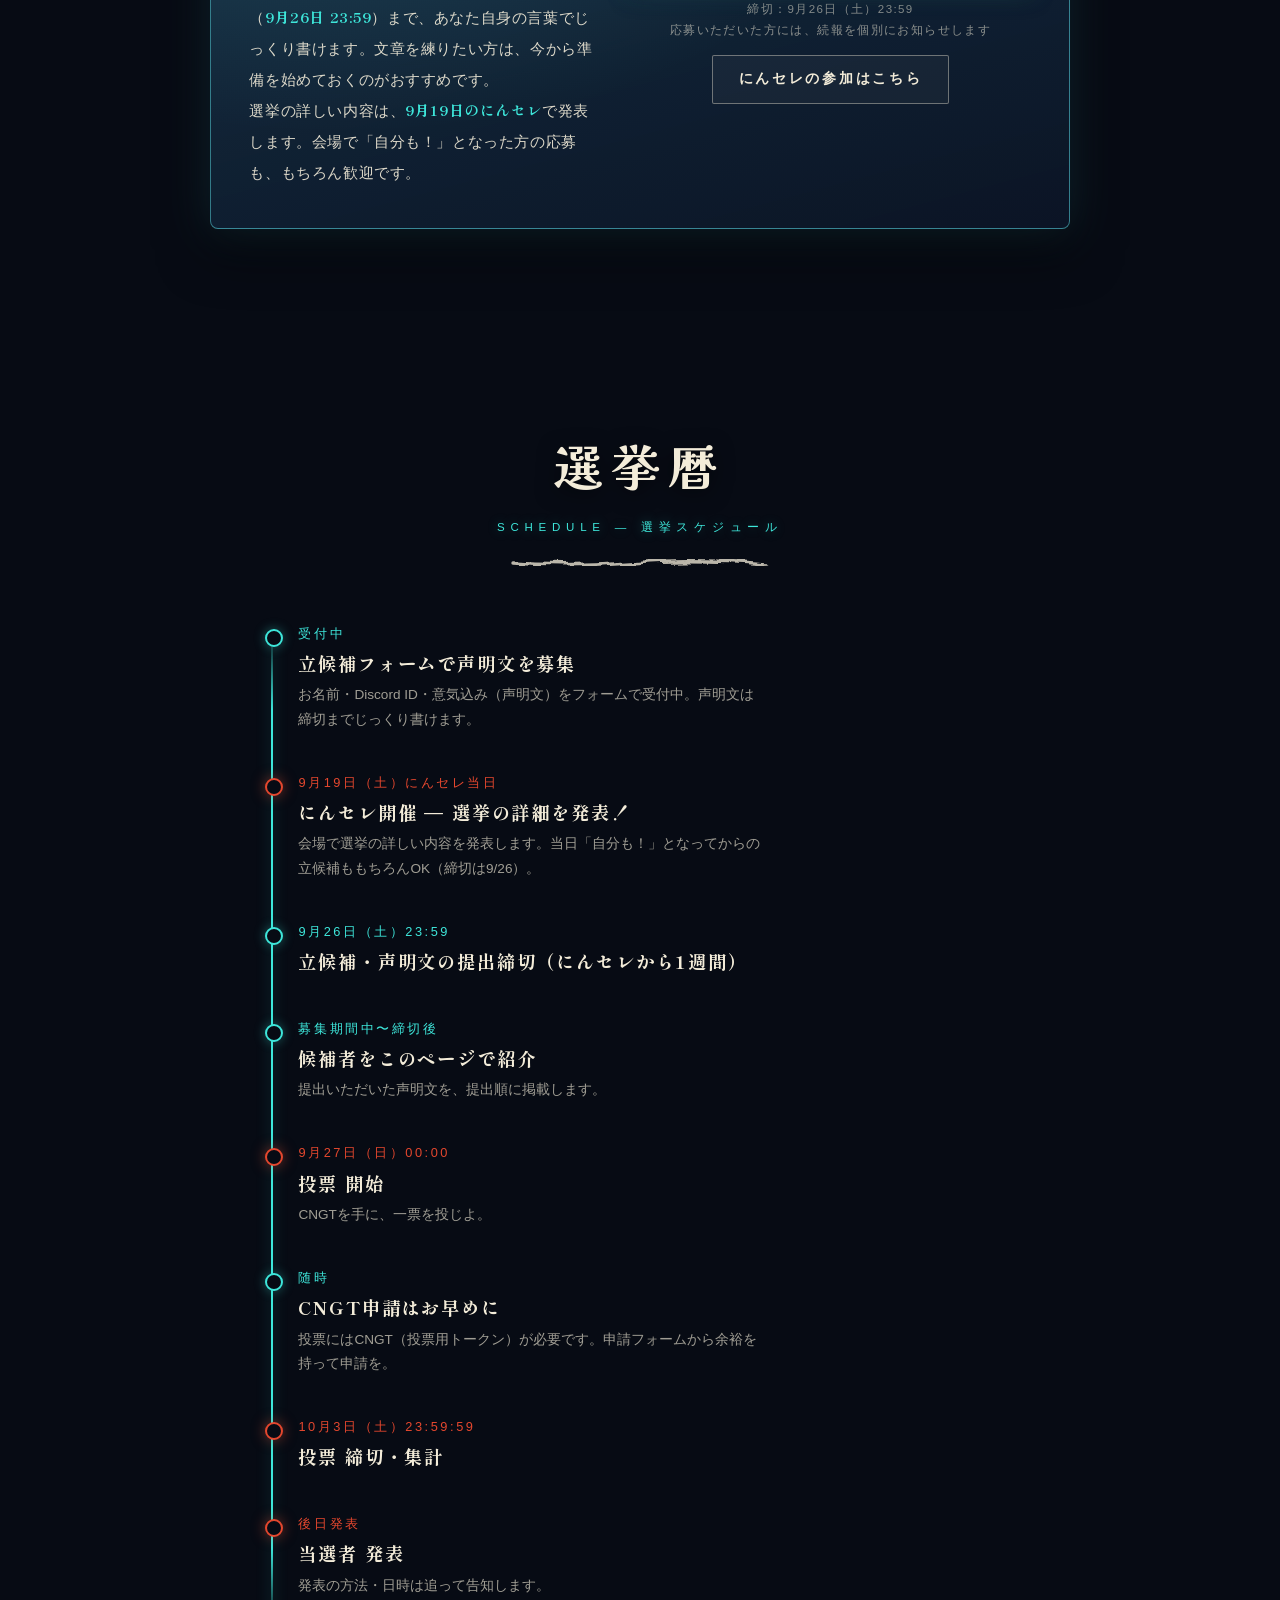
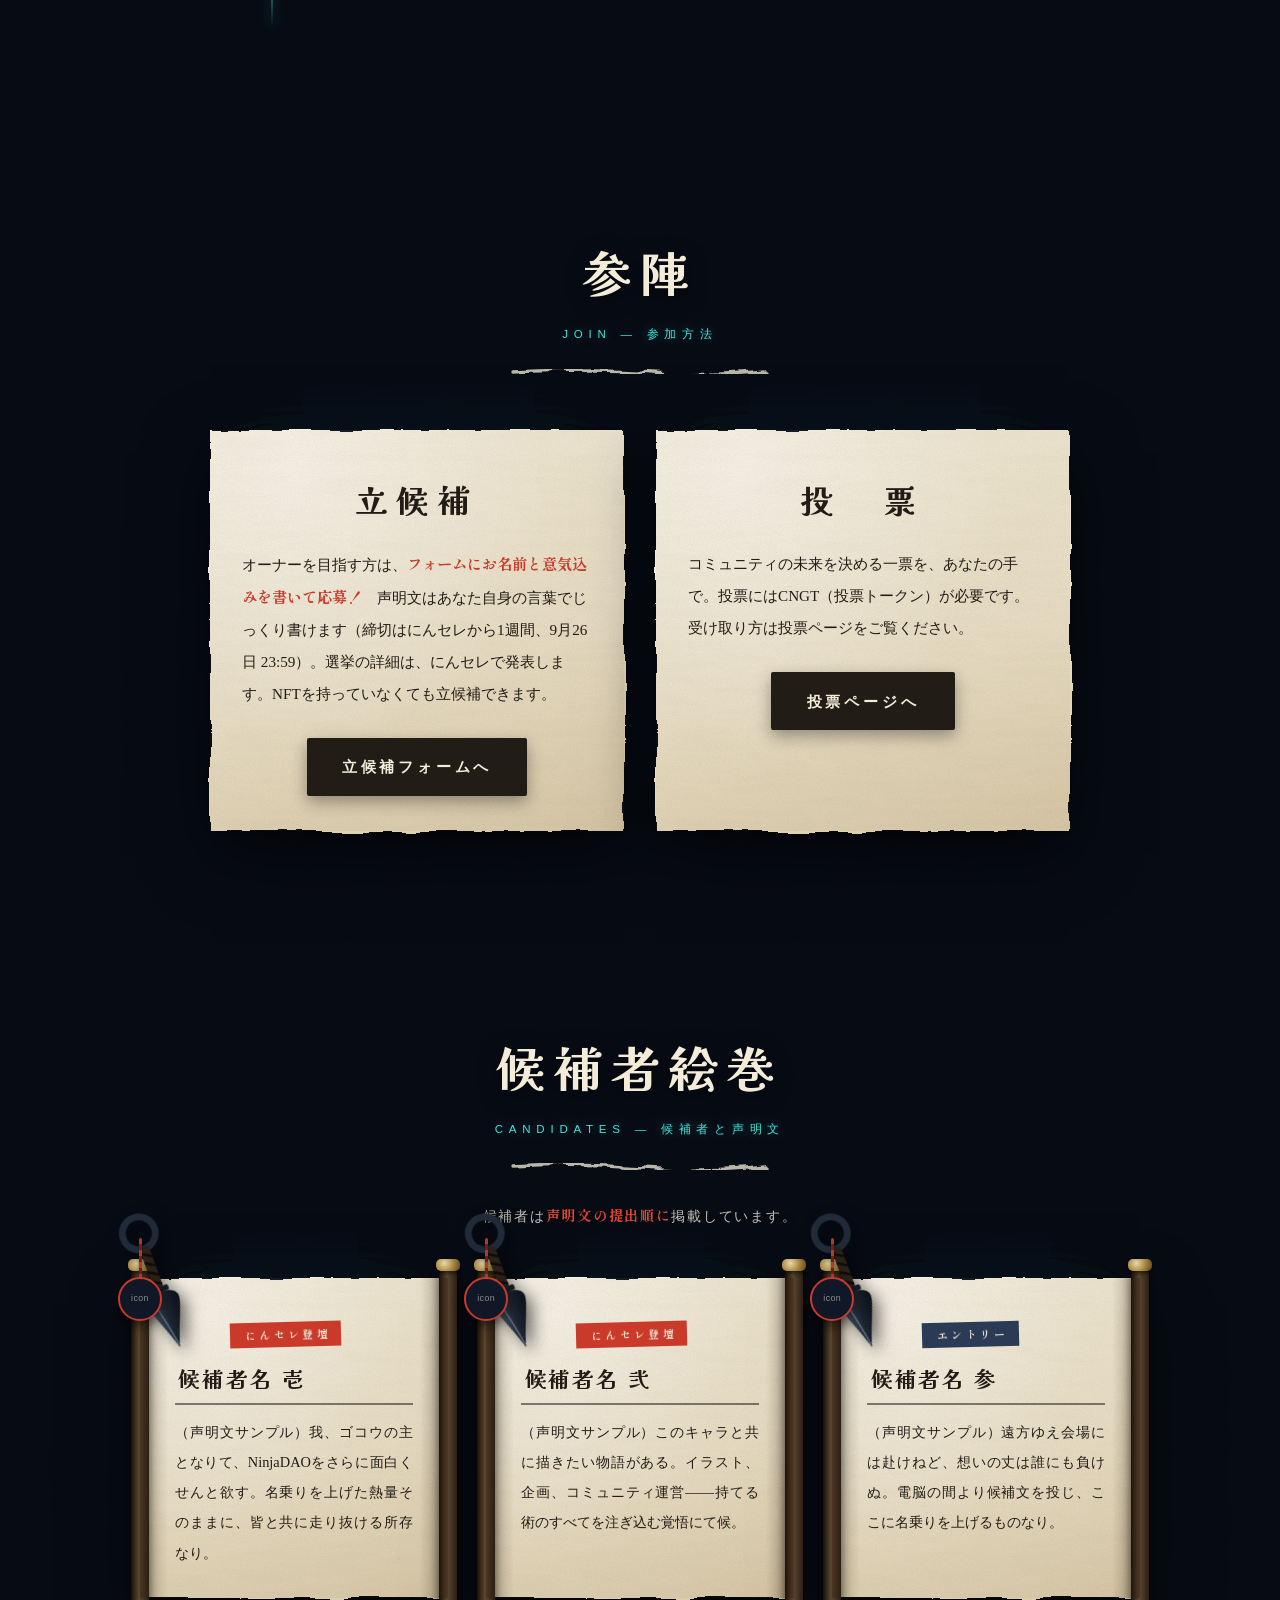
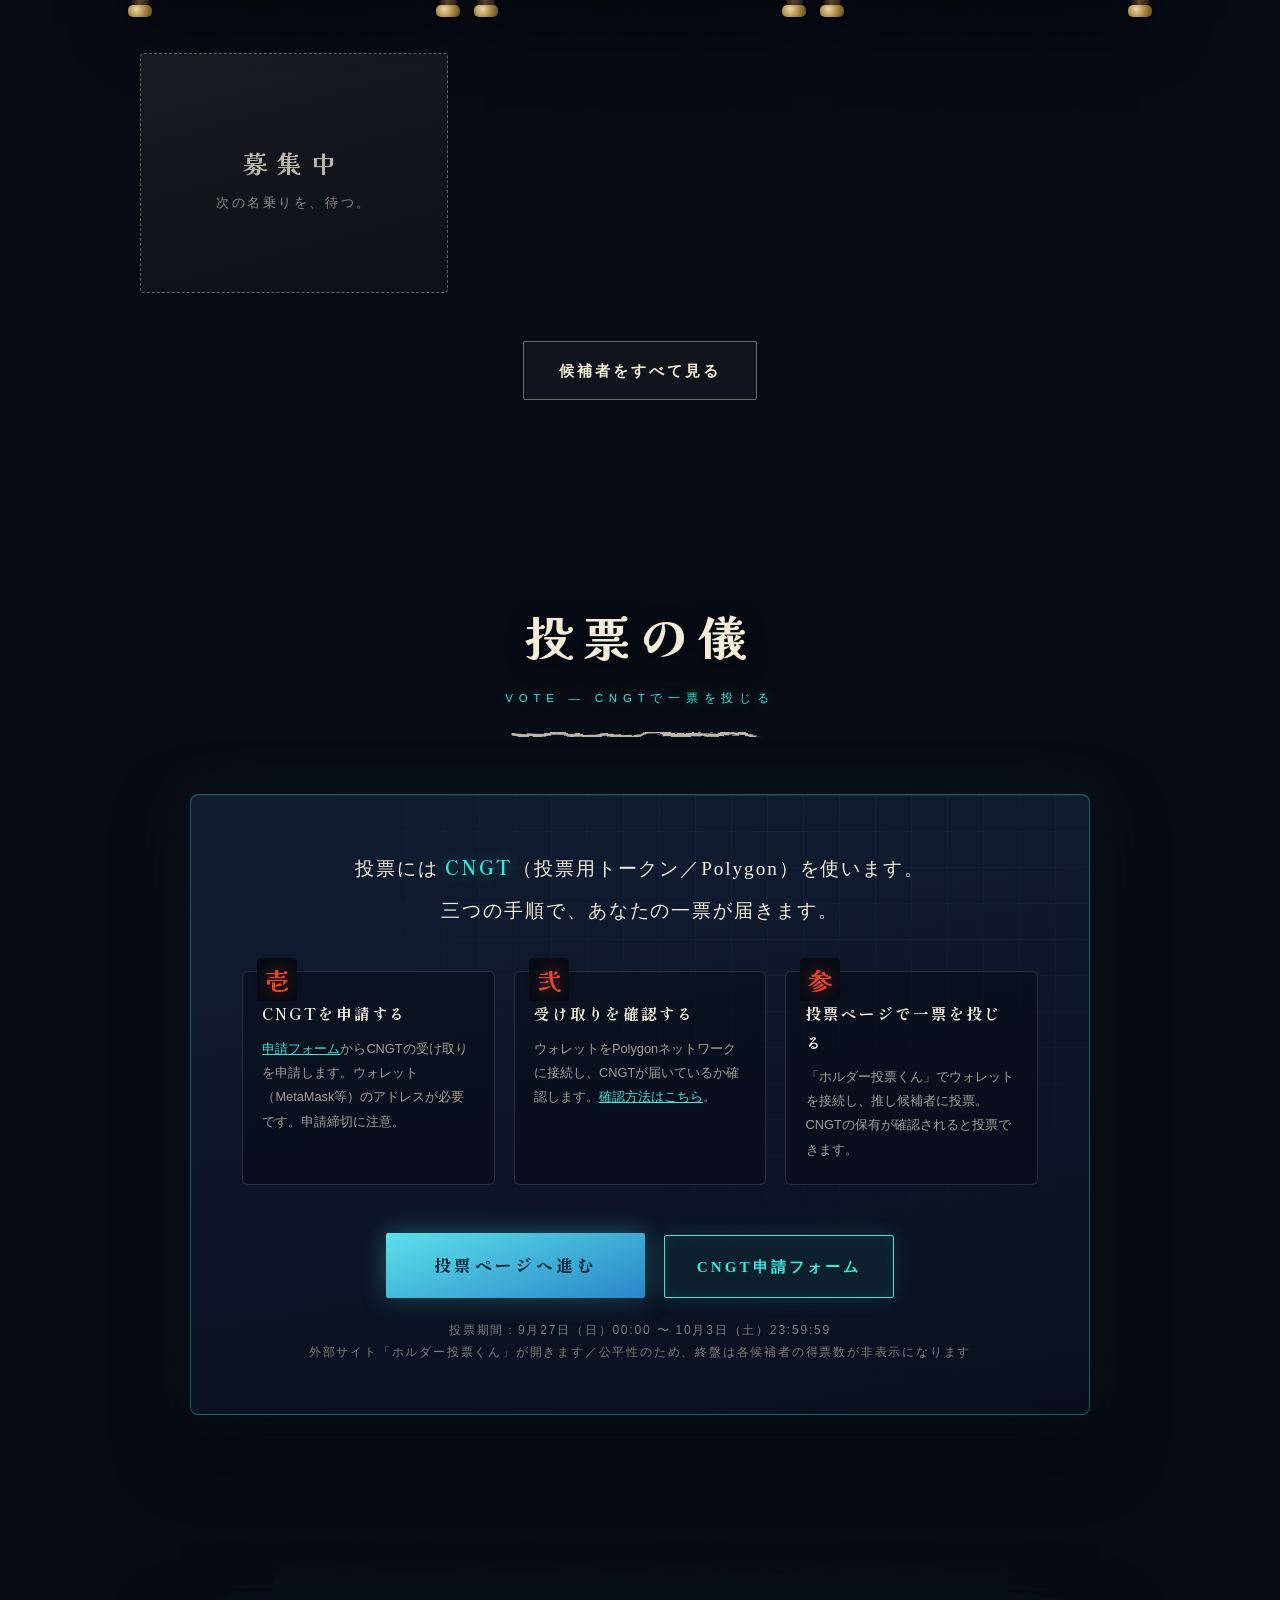
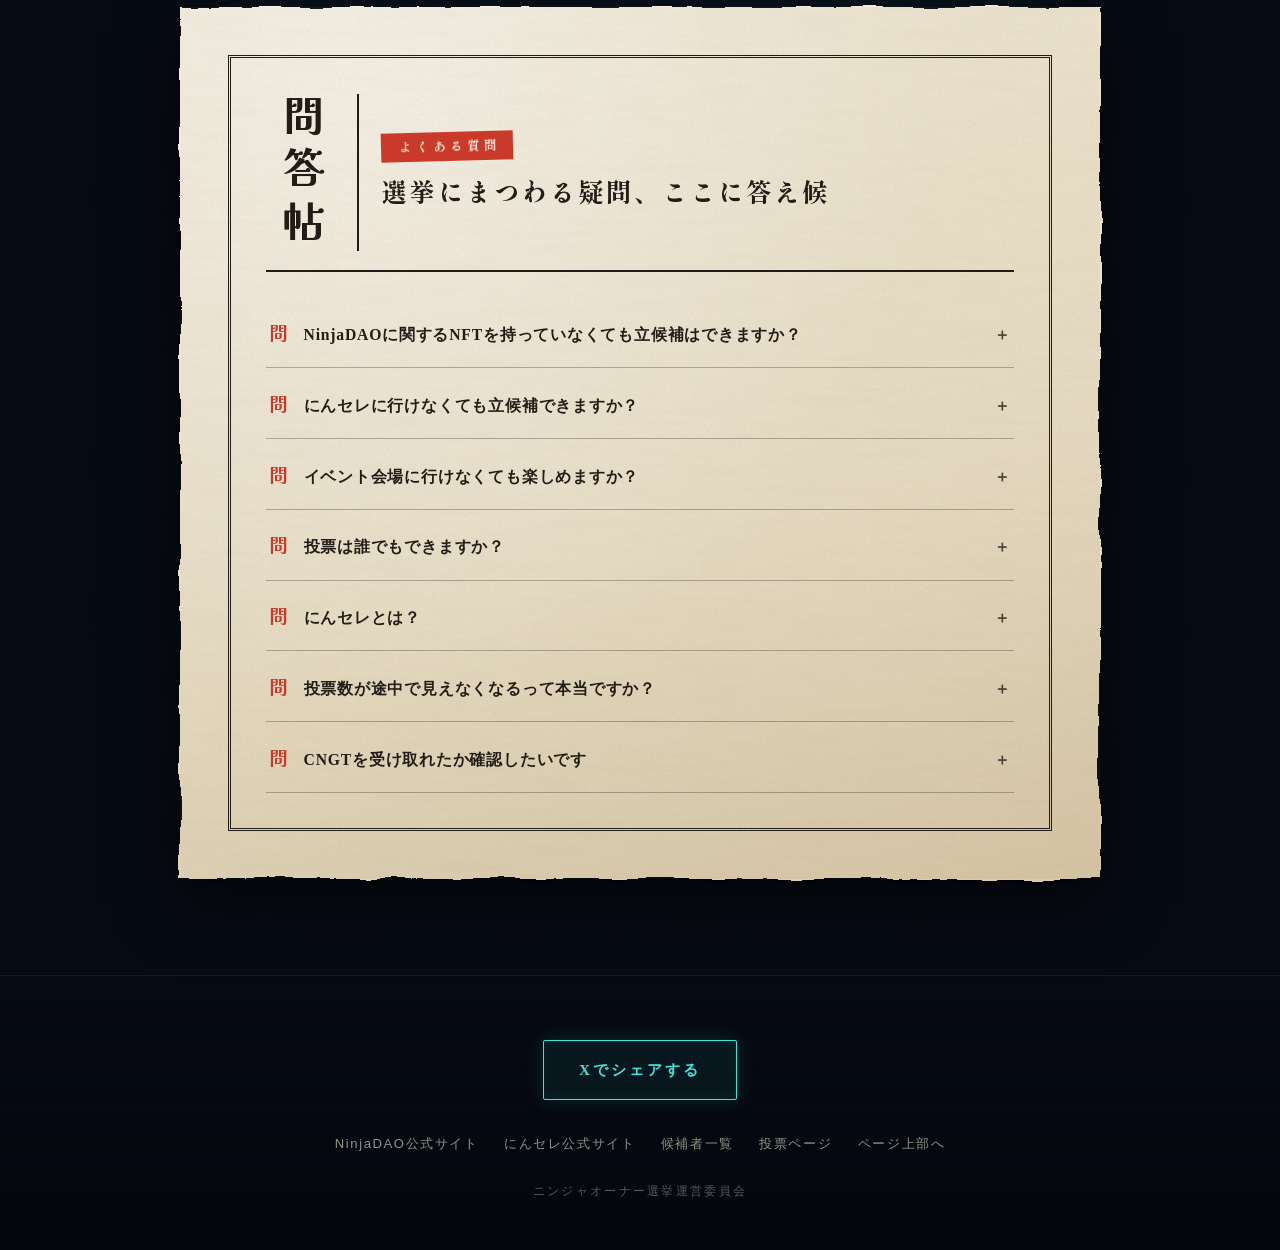
==== commit f99404d9: "date" ====
--- a/index.html
+++ b/index.html
@@ -236,17 +236,17 @@
       <div class="tl-desc">提出いただいた声明文を、提出順に掲載します。</div>
     </div>
     <div class="tl-item shu reveal">
-      <div class="tl-date">◯月◯日（◯）12:00</div>
+      <div class="tl-date">9月27日（日）00:00</div>
       <div class="tl-title">投票 開始</div>
       <div class="tl-desc">CNGTを手に、一票を投じよ。</div>
     </div>
     <div class="tl-item reveal">
-      <div class="tl-date">◯月◯日（◯）23:59</div>
-      <div class="tl-title">CNGT申請 締切</div>
-      <div class="tl-desc">投票に必要なCNGTの申請はここまで。</div>
+      <div class="tl-date">随時</div>
+      <div class="tl-title">CNGT申請はお早めに</div>
+      <div class="tl-desc">投票にはCNGT（投票用トークン）が必要です。申請フォームから余裕を持って申請を。</div>
     </div>
     <div class="tl-item shu reveal">
-      <div class="tl-date">◯月◯日（◯）23:59</div>
+      <div class="tl-date">10月3日（土）23:59:59</div>
       <div class="tl-title">投票 締切・集計</div>
     </div>
     <div class="tl-item shu reveal">
@@ -255,7 +255,6 @@
       <div class="tl-desc">発表の方法・日時は追って告知します。</div>
     </div>
   </div>
-  <p class="tl-note reveal">※ ◯月◯日は日付確定後に差し替えてください。</p>
 </section>
 
 <!-- ============ 参加方法 ============ -->
@@ -341,7 +340,7 @@
       <div class="vote-cta">
         <a class="btn btn-shu" data-vote-link href="https://tohyo.mad-member-tools.com/" target="_blank" rel="noopener">投票ページへ進む</a>
         <a class="btn btn-neon" data-cngt-link href="https://cngt.vibe.co.jp/" target="_blank" rel="noopener">CNGT申請フォーム</a>
-        <span class="small">外部サイト「ホルダー投票くん」が開きます／公平性のため、終盤は各候補者の得票数が非表示になります</span>
+        <span class="small">投票期間：9月27日（日）00:00 〜 10月3日（土）23:59:59<br>外部サイト「ホルダー投票くん」が開きます／公平性のため、終盤は各候補者の得票数が非表示になります</span>
       </div>
     </div>
   </div>
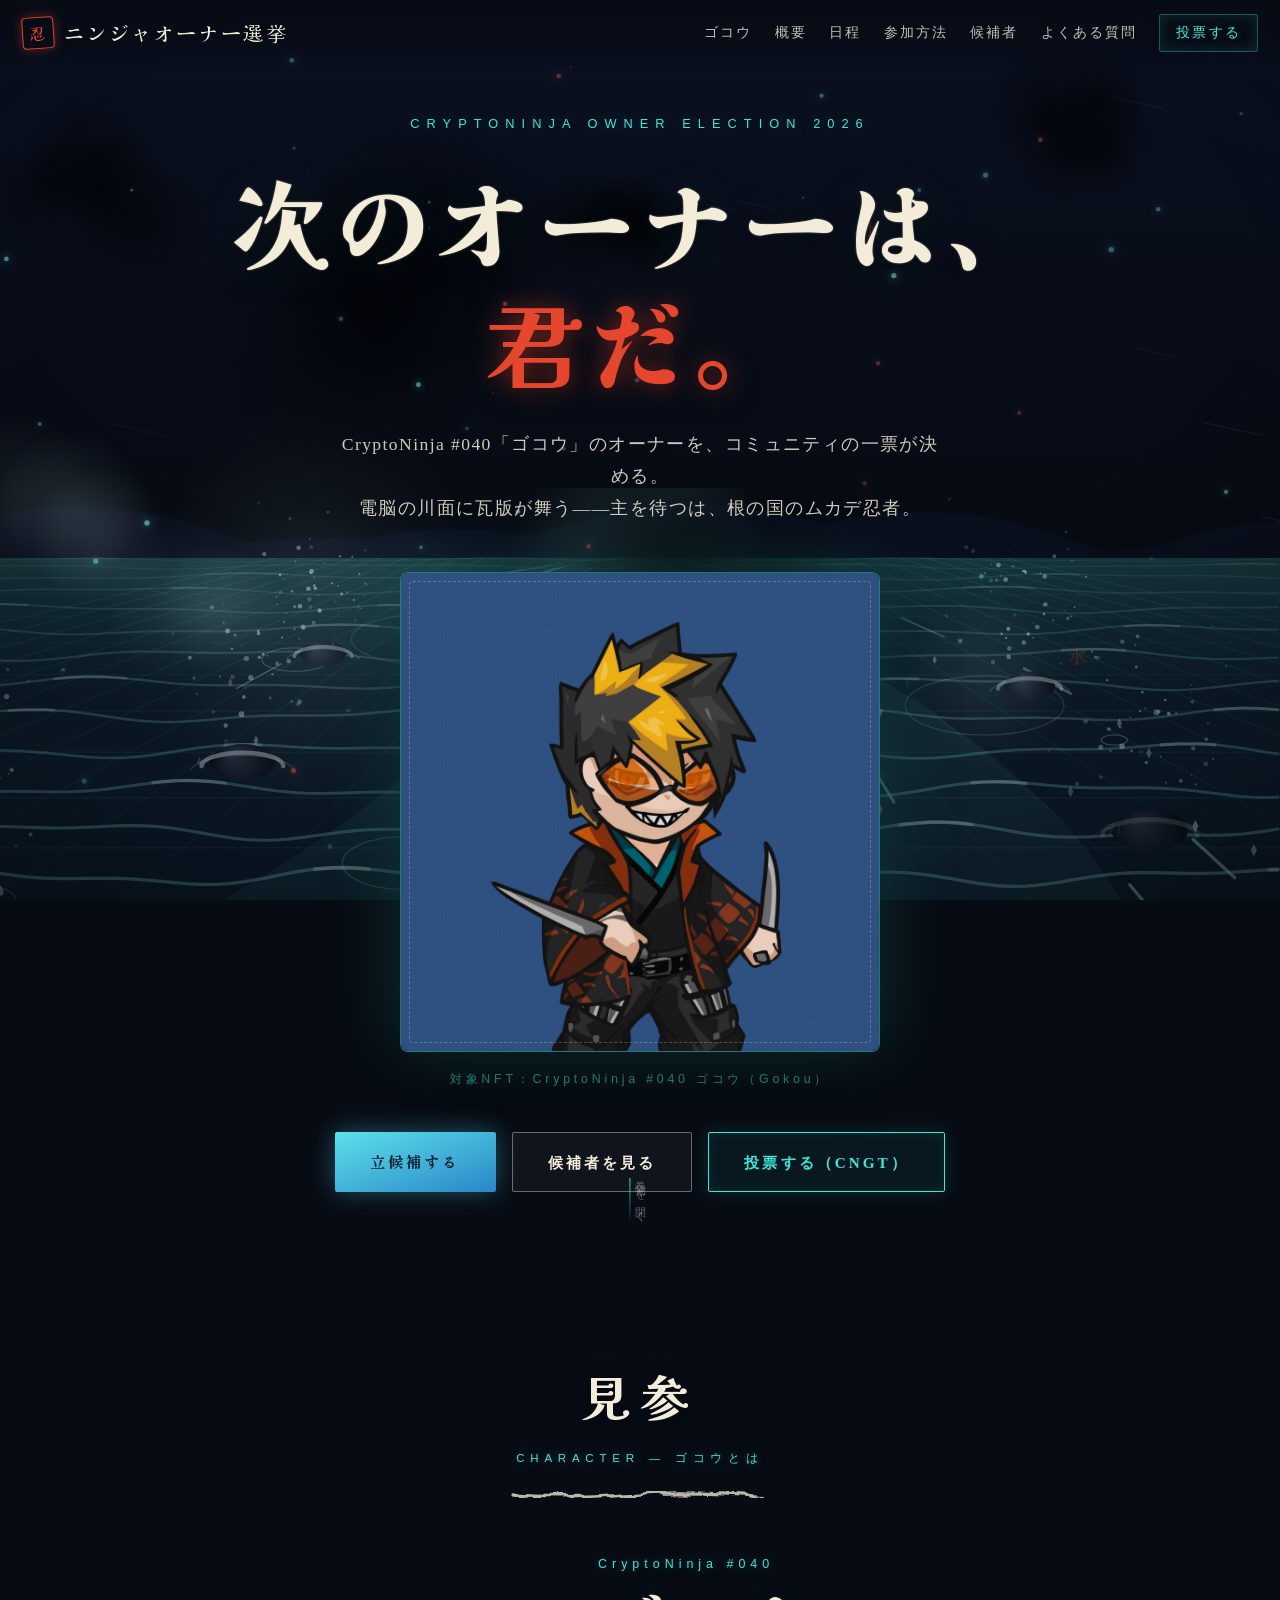
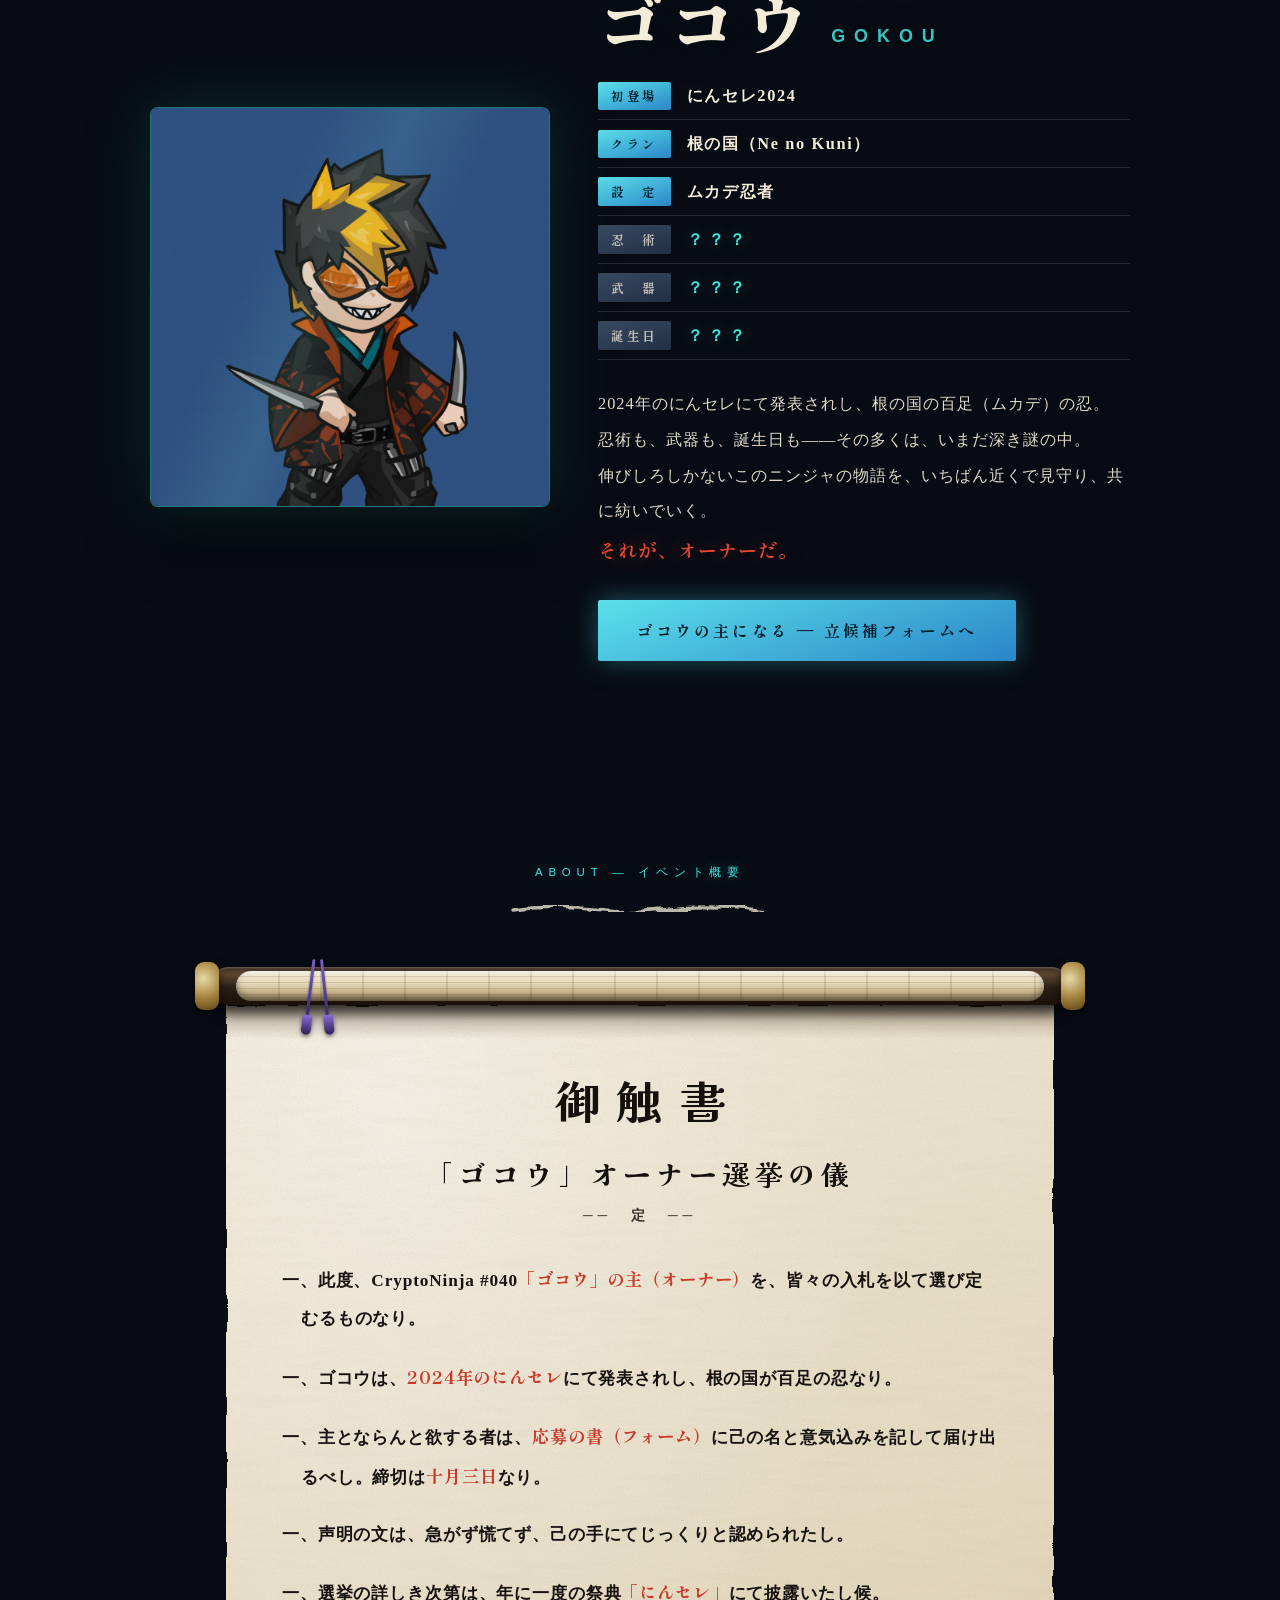
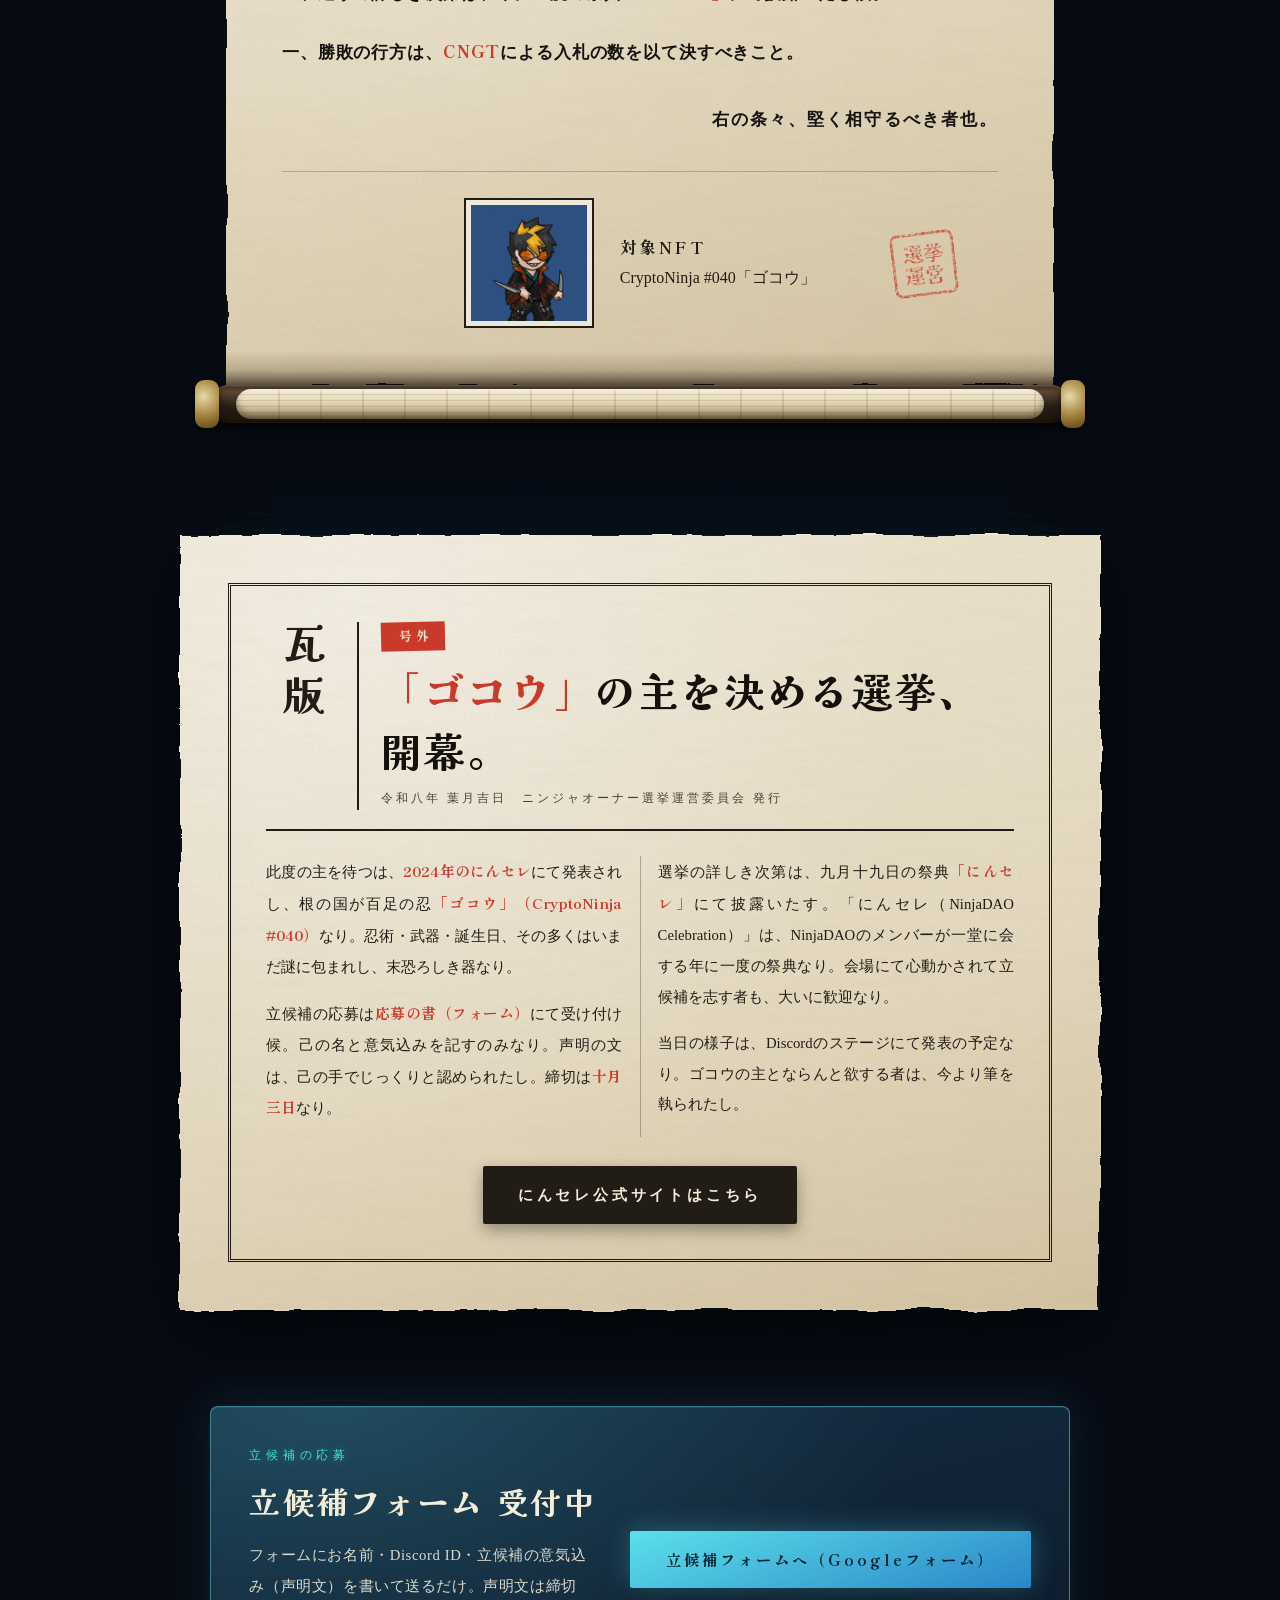
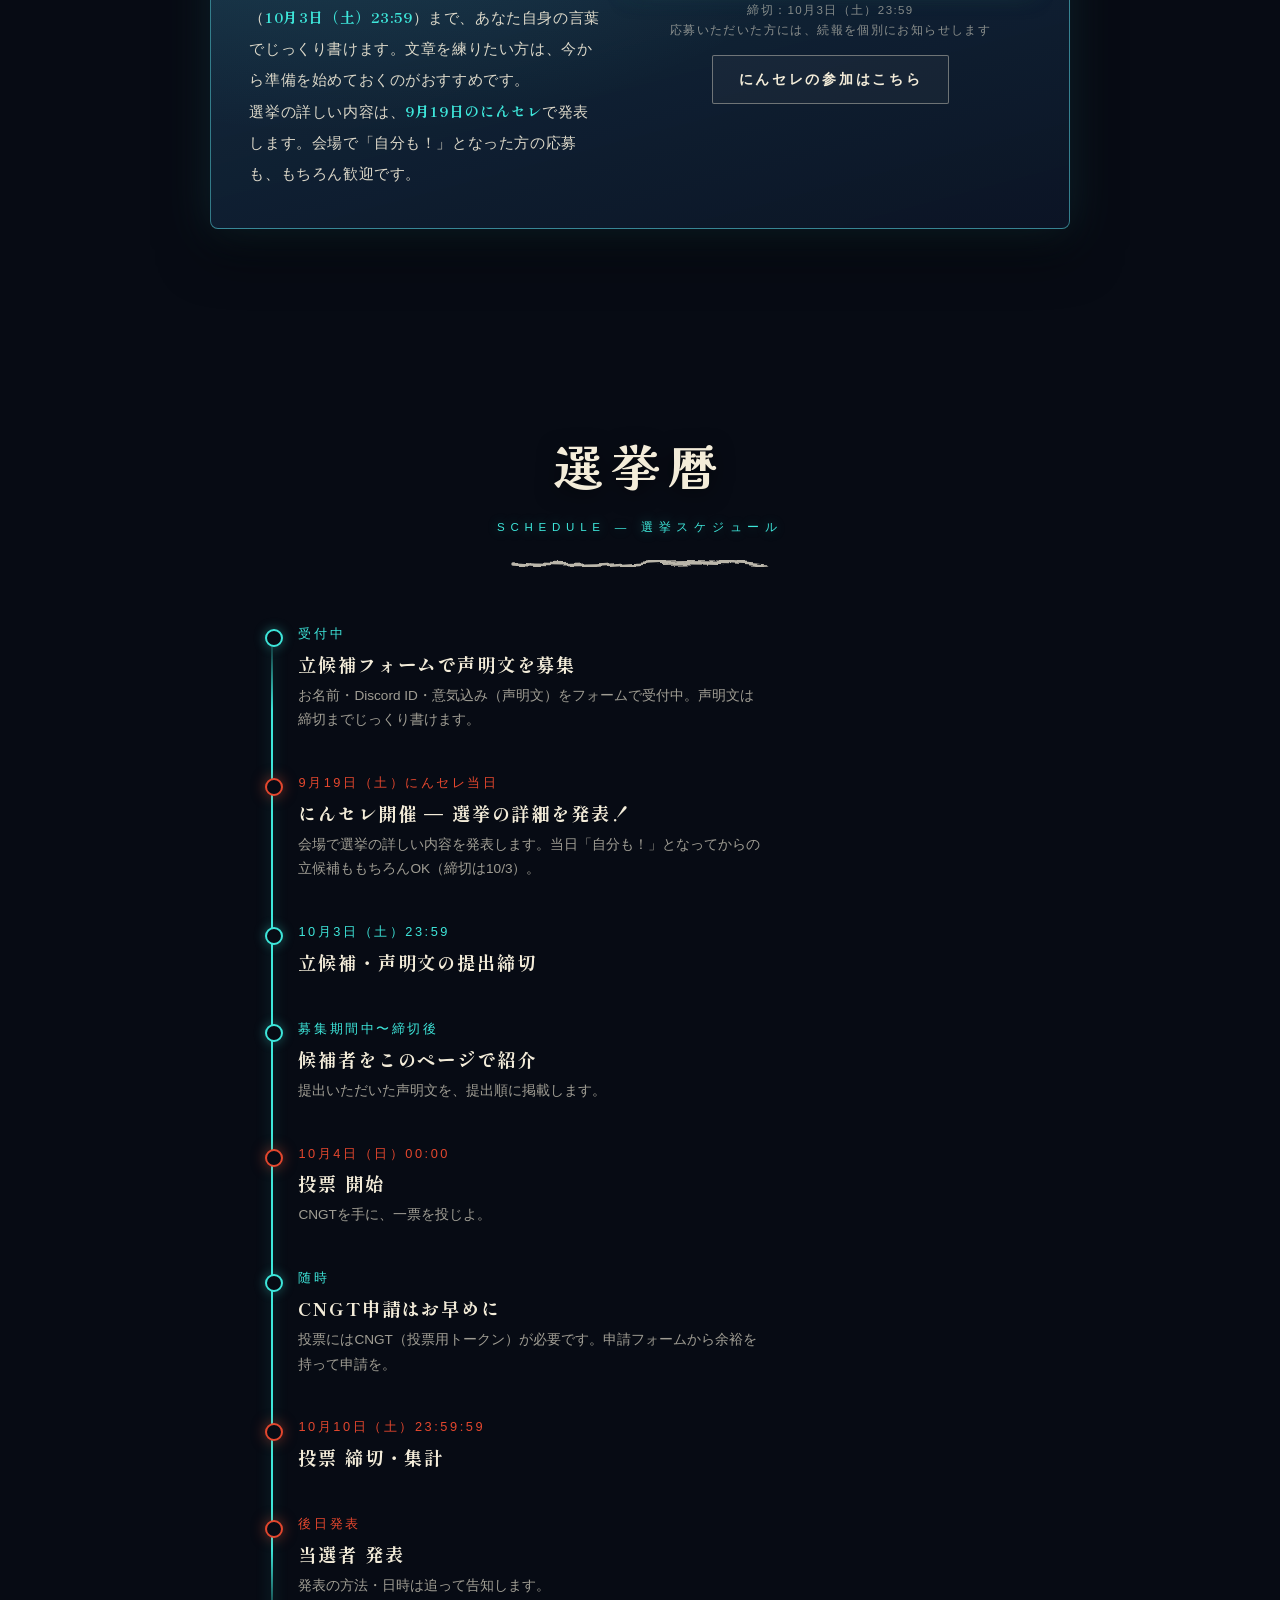
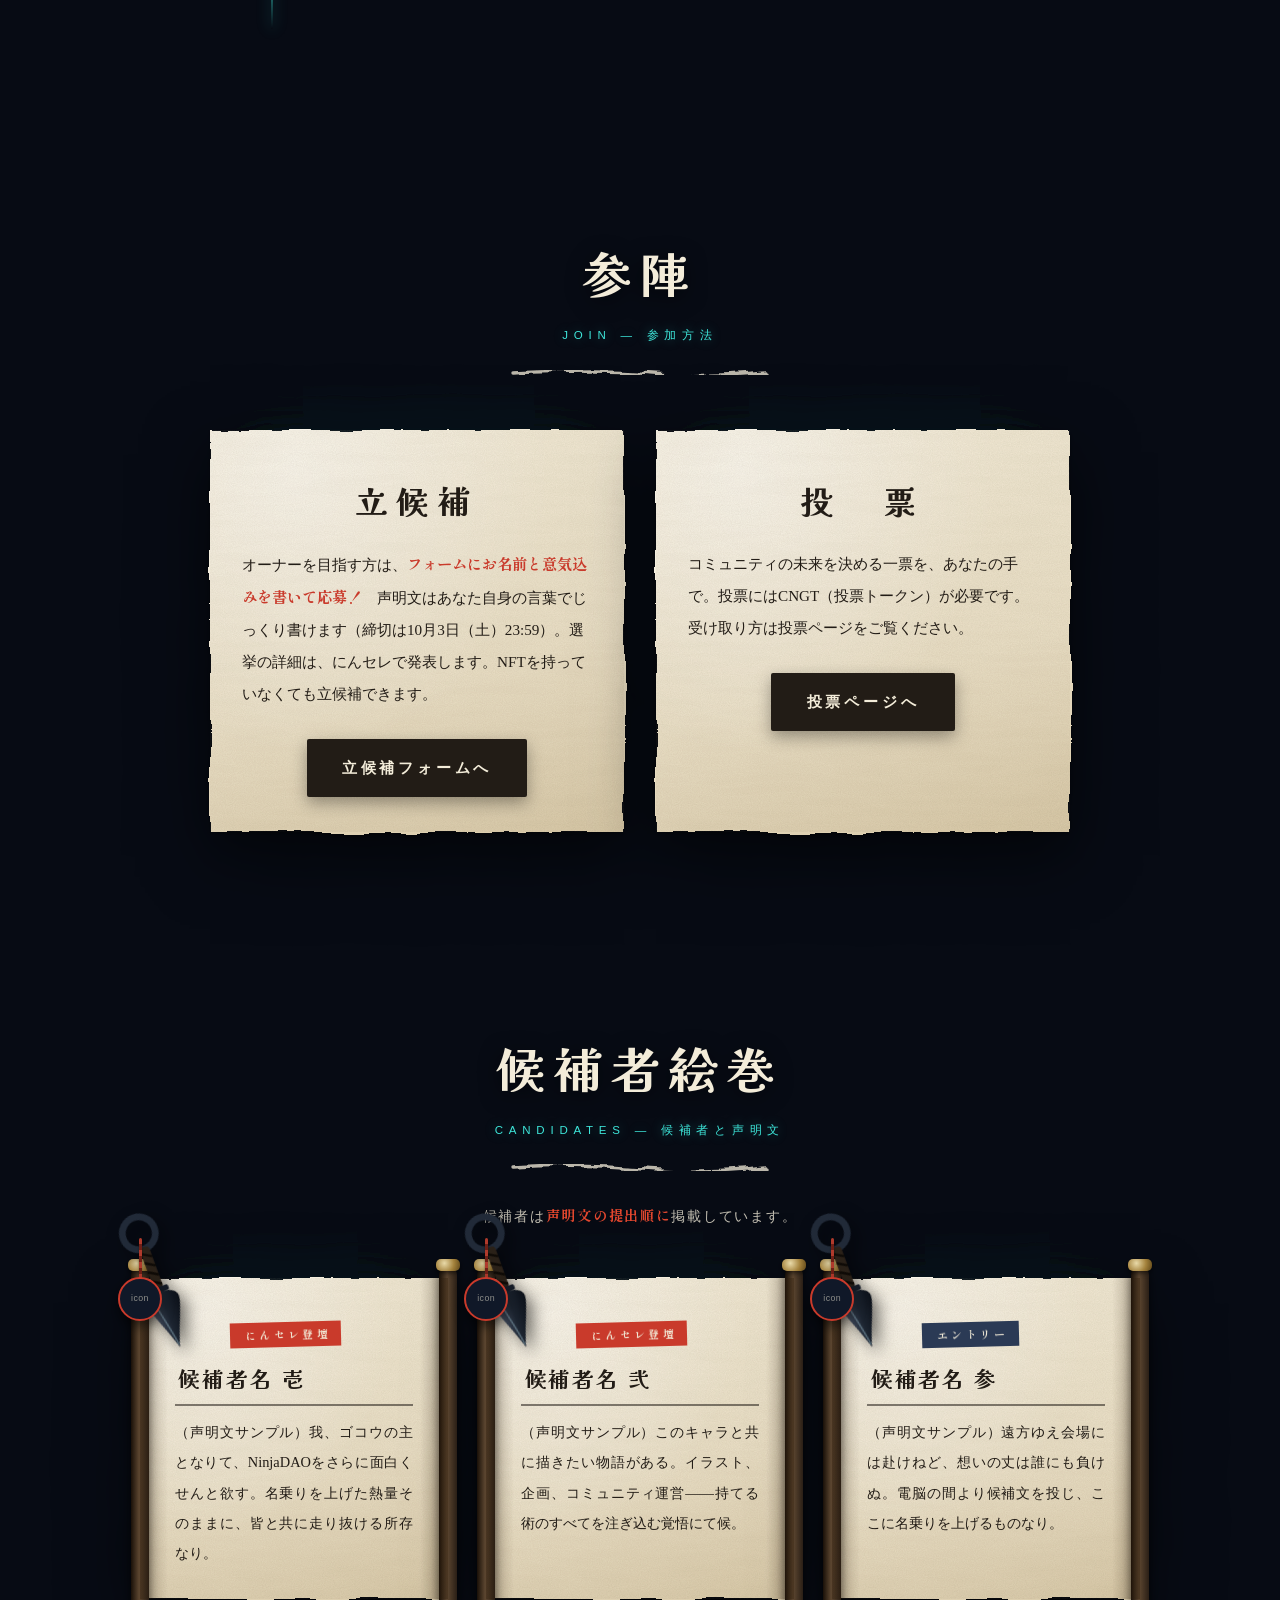
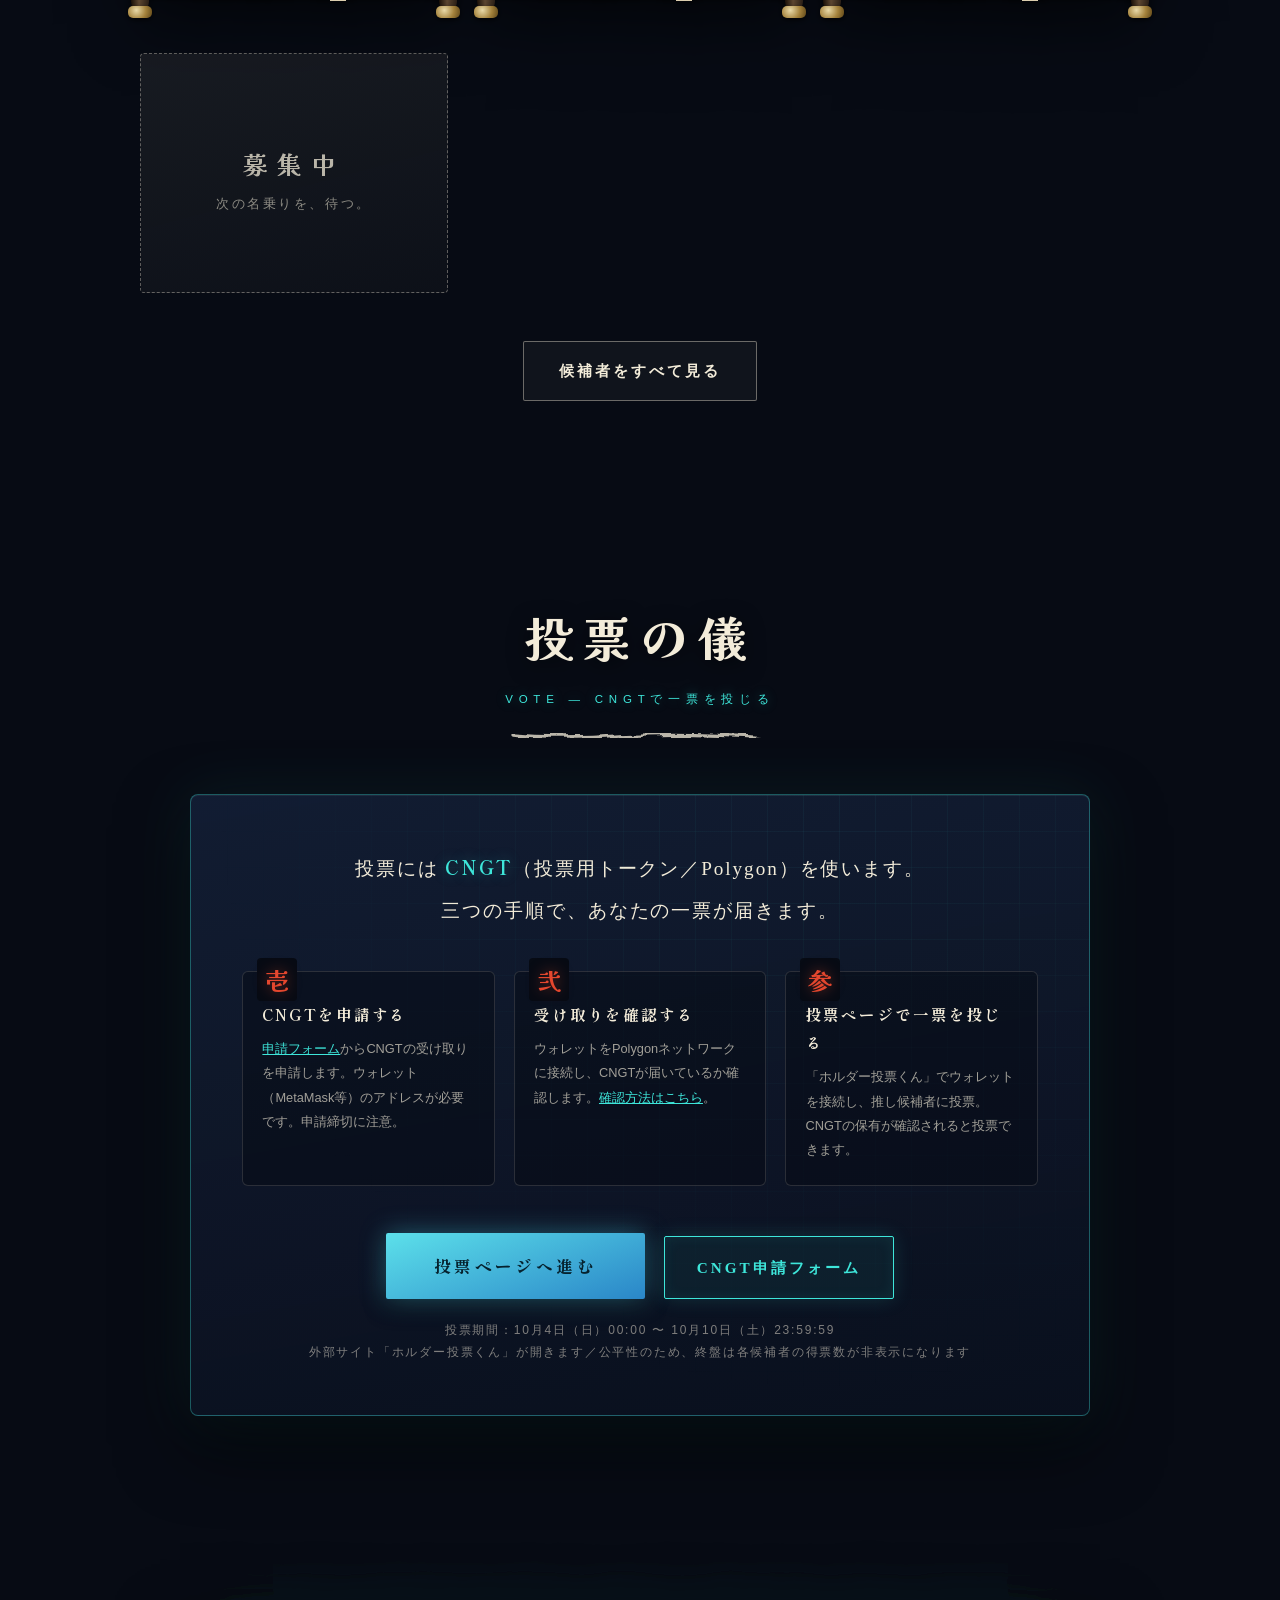
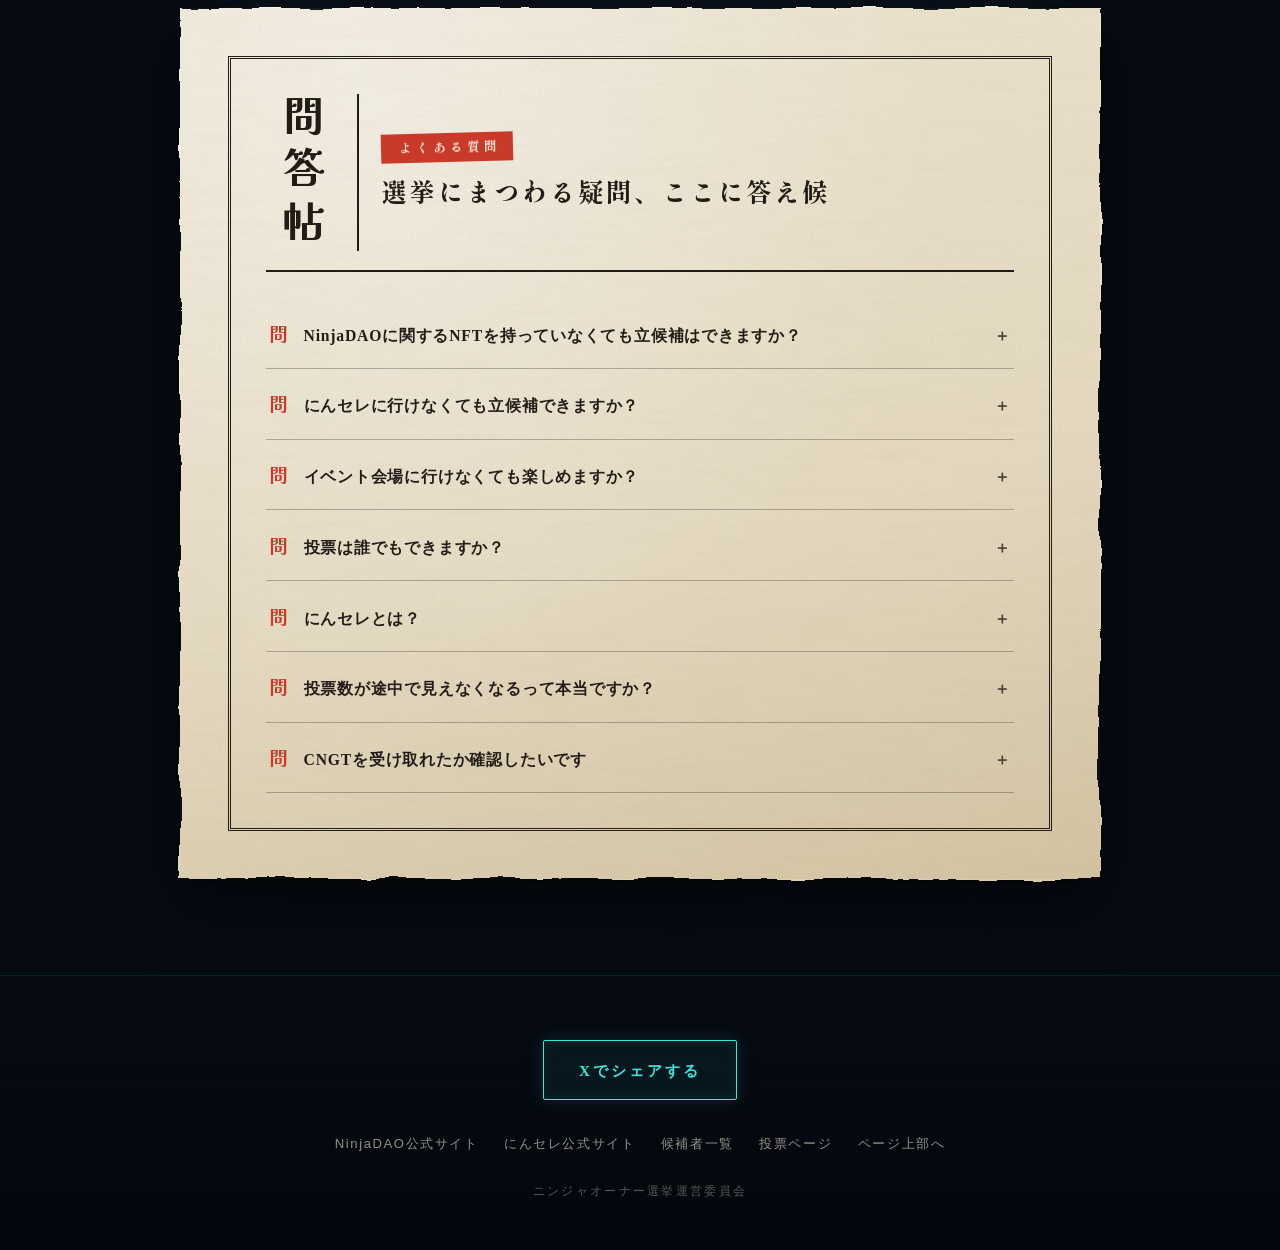
==== commit c6cf3ded: "date change" ====
--- a/index.html
+++ b/index.html
@@ -135,7 +135,7 @@
           <div class="makimono-body kobun">
             <p>一、此度、CryptoNinja #040<strong>「ゴコウ」の主（オーナー）</strong>を、皆々の入札を以て選び定むるものなり。</p>
             <p>一、ゴコウは、<strong>2024年のにんセレ</strong>にて発表されし、根の国が百足の忍なり。</p>
-            <p>一、主とならんと欲する者は、<strong>応募の書（フォーム）</strong>に己の名と意気込みを記して届け出るべし。締切は、にんセレより<strong>一週間</strong>なり。</p>
+            <p>一、主とならんと欲する者は、<strong>応募の書（フォーム）</strong>に己の名と意気込みを記して届け出るべし。締切は<strong>十月三日</strong>なり。</p>
             <p>一、声明の文は、急がず慌てず、己の手にてじっくりと認められたし。</p>
             <p>一、選挙の詳しき次第は、年に一度の祭典<strong>「にんセレ」</strong>にて披露いたし候。</p>
             <p>一、勝敗の行方は、<strong>CNGT</strong>による入札の数を以て決すべきこと。</p>
@@ -173,7 +173,7 @@
       <div class="kb-body">
         <div class="kb-columns">
           <p>此度の主を待つは、<strong>2024年のにんセレ</strong>にて発表されし、根の国が百足の忍<strong>「ゴコウ」（CryptoNinja #040）</strong>なり。忍術・武器・誕生日、その多くはいまだ謎に包まれし、末恐ろしき器なり。</p>
-          <p>立候補の応募は<strong>応募の書（フォーム）</strong>にて受け付け候。己の名と意気込みを記すのみなり。声明の文は、己の手でじっくりと認められたし。締切はにんセレより<strong>一週間</strong>なり。</p>
+          <p>立候補の応募は<strong>応募の書（フォーム）</strong>にて受け付け候。己の名と意気込みを記すのみなり。声明の文は、己の手でじっくりと認められたし。締切は<strong>十月三日</strong>なり。</p>
           <p>選挙の詳しき次第は、九月十九日の祭典<strong>「にんセレ」</strong>にて披露いたす。「にんセレ（NinjaDAO Celebration）」は、NinjaDAOのメンバーが一堂に会する年に一度の祭典なり。会場にて心動かされて立候補を志す者も、大いに歓迎なり。</p>
           <p>当日の様子は、Discordのステージにて発表の予定なり。ゴコウの主とならんと欲する者は、今より筆を執られたし。</p>
         </div>
@@ -192,13 +192,13 @@
       <p class="entry-kicker">立候補の応募</p>
       <h3 class="entry-title">立候補フォーム 受付中</h3>
       <p class="entry-text">
-        フォームにお名前・Discord ID・立候補の意気込み（声明文）を書いて送るだけ。声明文は締切（<strong>9月26日 23:59</strong>）まで、あなた自身の言葉でじっくり書けます。文章を練りたい方は、今から準備を始めておくのがおすすめです。<br>
+        フォームにお名前・Discord ID・立候補の意気込み（声明文）を書いて送るだけ。声明文は締切（<strong>10月3日（土）23:59</strong>）まで、あなた自身の言葉でじっくり書けます。文章を練りたい方は、今から準備を始めておくのがおすすめです。<br>
         選挙の詳しい内容は、<strong>9月19日のにんセレ</strong>で発表します。会場で「自分も！」となった方の応募も、もちろん歓迎です。
       </p>
     </div>
     <div class="entry-cta">
       <a class="btn btn-shu" data-entry-link href="https://docs.google.com/forms/d/e/1FAIpQLSe_Bi6teVXCJsu9WYHDqJJbWOEbKomxnnpQrlJx3jHyhqHHTQ/viewform" target="_blank" rel="noopener">立候補フォームへ（Googleフォーム）</a>
-      <span class="note">締切：9月26日（土）23:59<br>応募いただいた方には、続報を個別にお知らせします</span>
+      <span class="note">締切：10月3日（土）23:59<br>応募いただいた方には、続報を個別にお知らせします</span>
       <a class="btn btn-ghost" data-ninsele-link href="https://nincele.ritsuto.org/" target="_blank" rel="noopener" style="margin-top:.9rem;font-size:.85rem;padding:.7rem 1.6rem">にんセレの参加はこちら</a>
     </div>
   </div>
@@ -224,11 +224,11 @@
     <div class="tl-item shu reveal">
       <div class="tl-date">9月19日（土）にんセレ当日</div>
       <div class="tl-title">にんセレ開催 — 選挙の詳細を発表！</div>
-      <div class="tl-desc">会場で選挙の詳しい内容を発表します。当日「自分も！」となってからの立候補ももちろんOK（締切は9/26）。</div>
+      <div class="tl-desc">会場で選挙の詳しい内容を発表します。当日「自分も！」となってからの立候補ももちろんOK（締切は10/3）。</div>
     </div>
     <div class="tl-item reveal">
-      <div class="tl-date">9月26日（土）23:59</div>
-      <div class="tl-title">立候補・声明文の提出締切（にんセレから1週間）</div>
+      <div class="tl-date">10月3日（土）23:59</div>
+      <div class="tl-title">立候補・声明文の提出締切</div>
     </div>
     <div class="tl-item reveal">
       <div class="tl-date">募集期間中〜締切後</div>
@@ -236,7 +236,7 @@
       <div class="tl-desc">提出いただいた声明文を、提出順に掲載します。</div>
     </div>
     <div class="tl-item shu reveal">
-      <div class="tl-date">9月27日（日）00:00</div>
+      <div class="tl-date">10月4日（日）00:00</div>
       <div class="tl-title">投票 開始</div>
       <div class="tl-desc">CNGTを手に、一票を投じよ。</div>
     </div>
@@ -246,7 +246,7 @@
       <div class="tl-desc">投票にはCNGT（投票用トークン）が必要です。申請フォームから余裕を持って申請を。</div>
     </div>
     <div class="tl-item shu reveal">
-      <div class="tl-date">10月3日（土）23:59:59</div>
+      <div class="tl-date">10月10日（土）23:59:59</div>
       <div class="tl-title">投票 締切・集計</div>
     </div>
     <div class="tl-item shu reveal">
@@ -272,7 +272,7 @@
     <div class="washi-sheet fuda reveal">
       <div class="washi-content">
         <div class="fuda-kanji">立候補</div>
-        <p>オーナーを目指す方は、<strong style="color:var(--shu)">フォームにお名前と意気込みを書いて応募！</strong>　声明文はあなた自身の言葉でじっくり書けます（締切はにんセレから1週間、9月26日 23:59）。選挙の詳細は、にんセレで発表します。NFTを持っていなくても立候補できます。</p>
+        <p>オーナーを目指す方は、<strong style="color:var(--shu)">フォームにお名前と意気込みを書いて応募！</strong>　声明文はあなた自身の言葉でじっくり書けます（締切は10月3日（土）23:59）。選挙の詳細は、にんセレで発表します。NFTを持っていなくても立候補できます。</p>
         <a class="btn btn-sumi" data-entry-link href="https://docs.google.com/forms/d/e/1FAIpQLSe_Bi6teVXCJsu9WYHDqJJbWOEbKomxnnpQrlJx3jHyhqHHTQ/viewform" target="_blank" rel="noopener">立候補フォームへ</a>
       </div>
     </div>
@@ -340,7 +340,7 @@
       <div class="vote-cta">
         <a class="btn btn-shu" data-vote-link href="https://tohyo.mad-member-tools.com/" target="_blank" rel="noopener">投票ページへ進む</a>
         <a class="btn btn-neon" data-cngt-link href="https://cngt.vibe.co.jp/" target="_blank" rel="noopener">CNGT申請フォーム</a>
-        <span class="small">投票期間：9月27日（日）00:00 〜 10月3日（土）23:59:59<br>外部サイト「ホルダー投票くん」が開きます／公平性のため、終盤は各候補者の得票数が非表示になります</span>
+        <span class="small">投票期間：10月4日（日）00:00 〜 10月10日（土）23:59:59<br>外部サイト「ホルダー投票くん」が開きます／公平性のため、終盤は各候補者の得票数が非表示になります</span>
       </div>
     </div>
   </div>
@@ -360,11 +360,11 @@
       <div class="kb-body">
         <details class="faq-item">
           <summary>NinjaDAOに関するNFTを持っていなくても立候補はできますか？</summary>
-          <div class="faq-answer">はい！立候補は誰でも大歓迎です。<a data-entry-link href="https://docs.google.com/forms/d/e/1FAIpQLSe_Bi6teVXCJsu9WYHDqJJbWOEbKomxnnpQrlJx3jHyhqHHTQ/viewform" target="_blank" rel="noopener">立候補フォーム</a>にお名前・Discord ID・意気込みを書いて送るだけです（締切：9月26日 23:59）。選挙の詳細は、にんセレで発表します。</div>
+          <div class="faq-answer">はい！立候補は誰でも大歓迎です。<a data-entry-link href="https://docs.google.com/forms/d/e/1FAIpQLSe_Bi6teVXCJsu9WYHDqJJbWOEbKomxnnpQrlJx3jHyhqHHTQ/viewform" target="_blank" rel="noopener">立候補フォーム</a>にお名前・Discord ID・意気込みを書いて送るだけです（締切：10月3日（土）23:59）。選挙の詳細は、にんセレで発表します。</div>
         </details>
         <details class="faq-item">
           <summary>にんセレに行けなくても立候補できますか？</summary>
-          <div class="faq-answer">もちろんできます。立候補はフォームからいつでも応募できます（締切はにんセレから1週間、9月26日 23:59）。にんセレでは選挙の詳細を発表しますが、当日の様子はDiscordのステージでもお届けする予定です。</div>
+          <div class="faq-answer">もちろんできます。立候補はフォームからいつでも応募できます（締切は10月3日（土）23:59）。にんセレでは選挙の詳細を発表しますが、当日の様子はDiscordのステージでもお届けする予定です。</div>
         </details>
         <details class="faq-item">
           <summary>イベント会場に行けなくても楽しめますか？</summary>
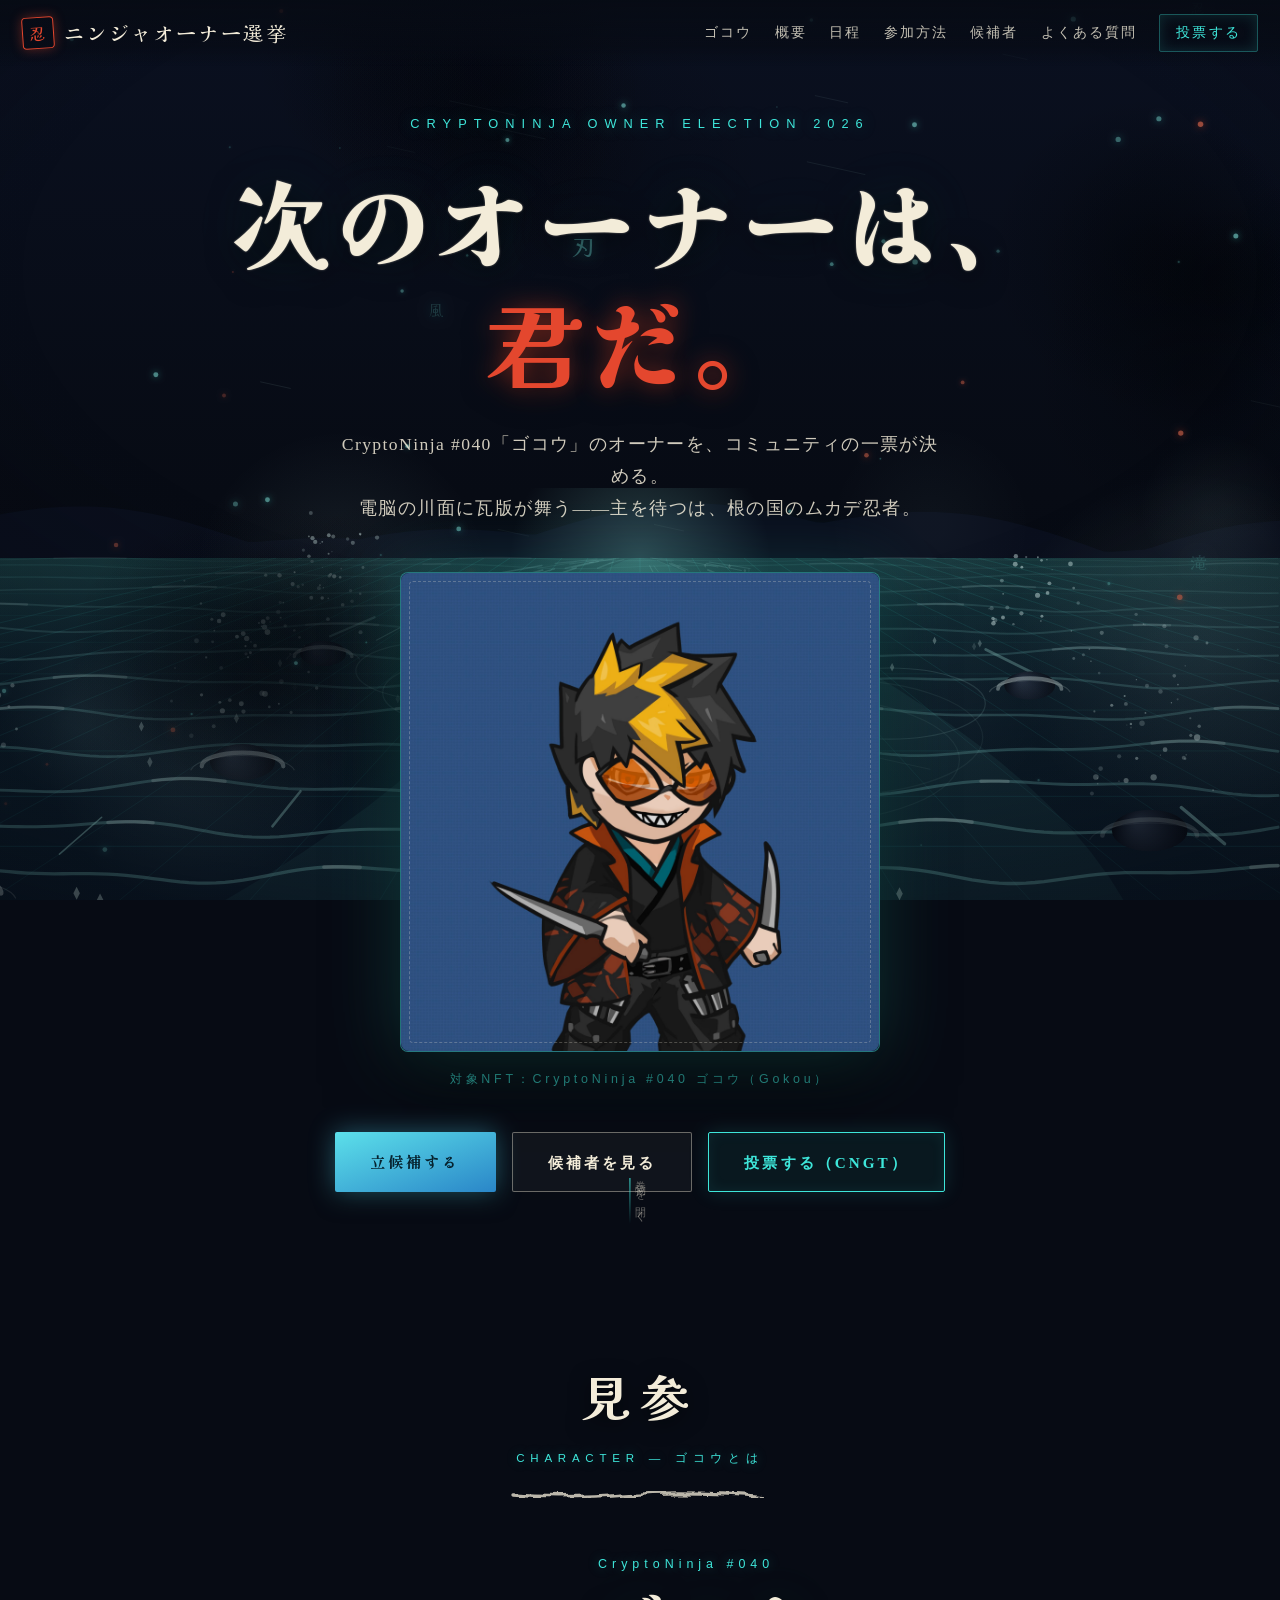
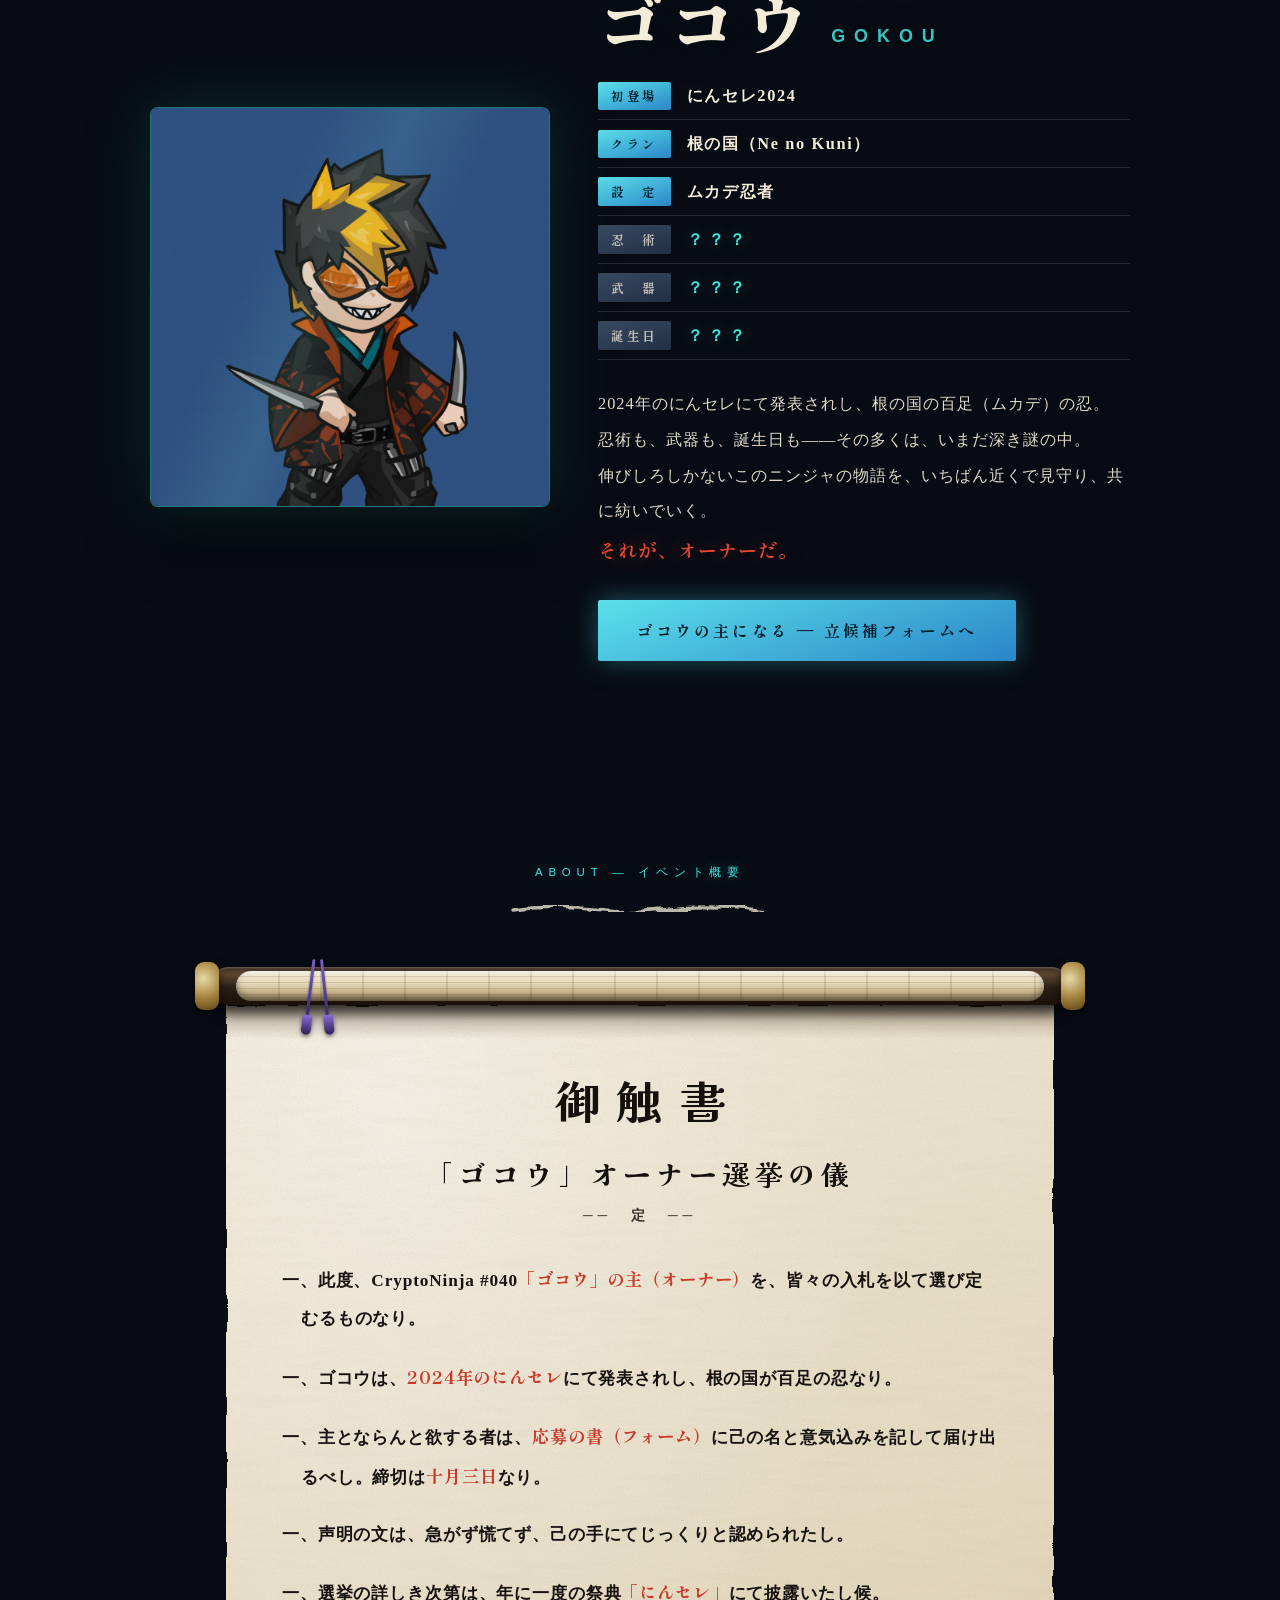
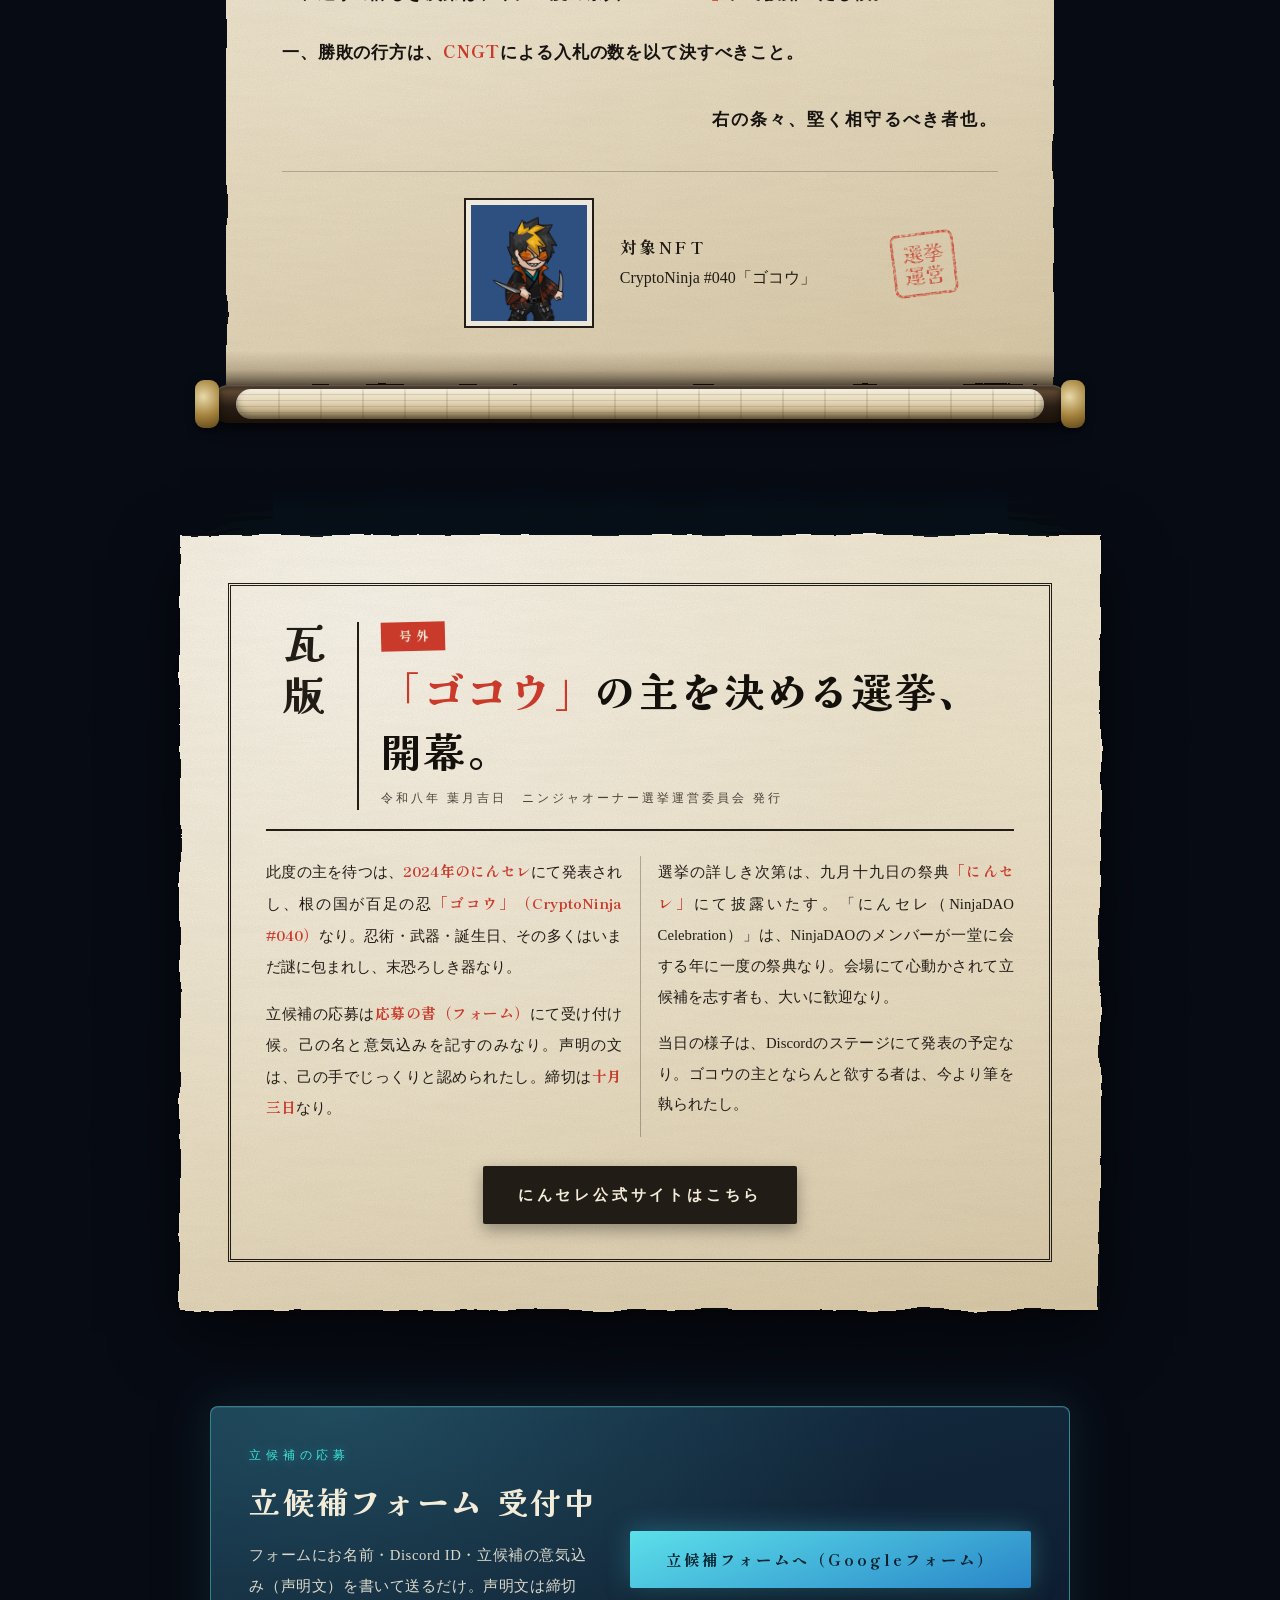
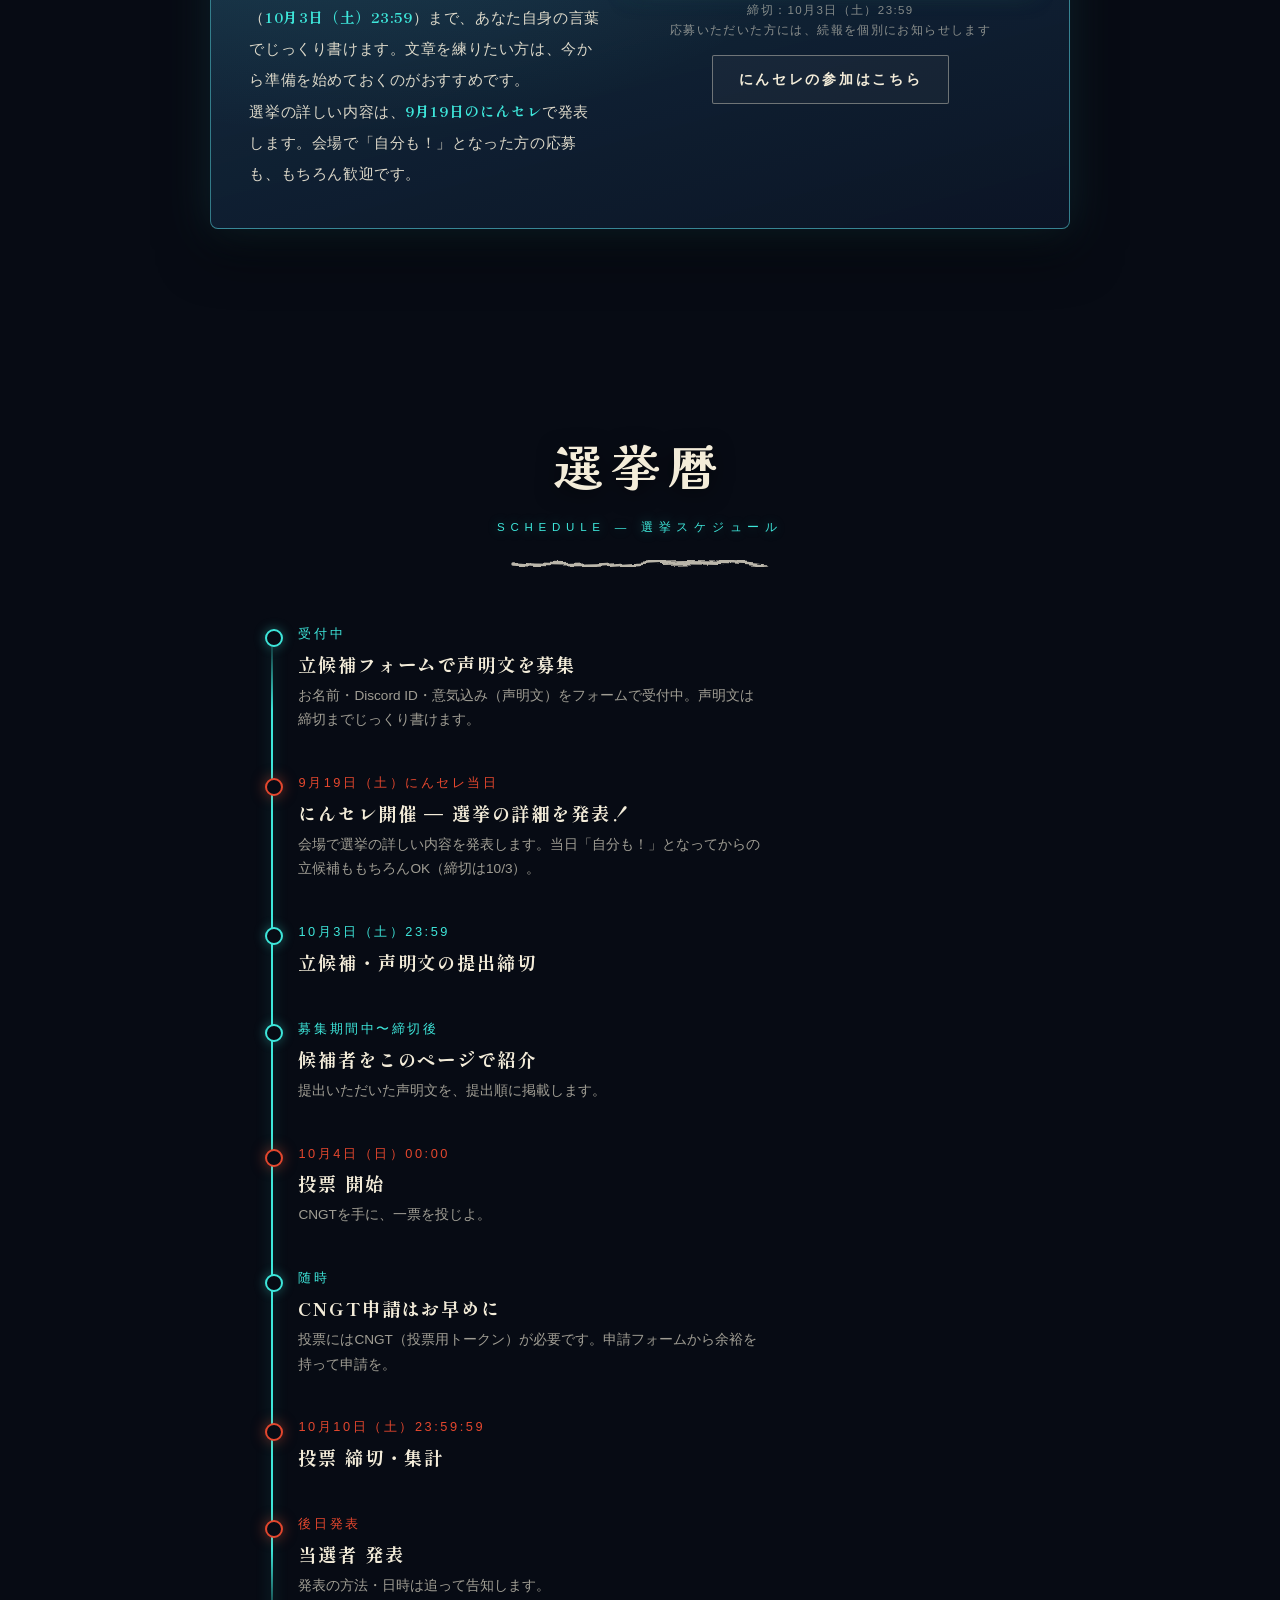
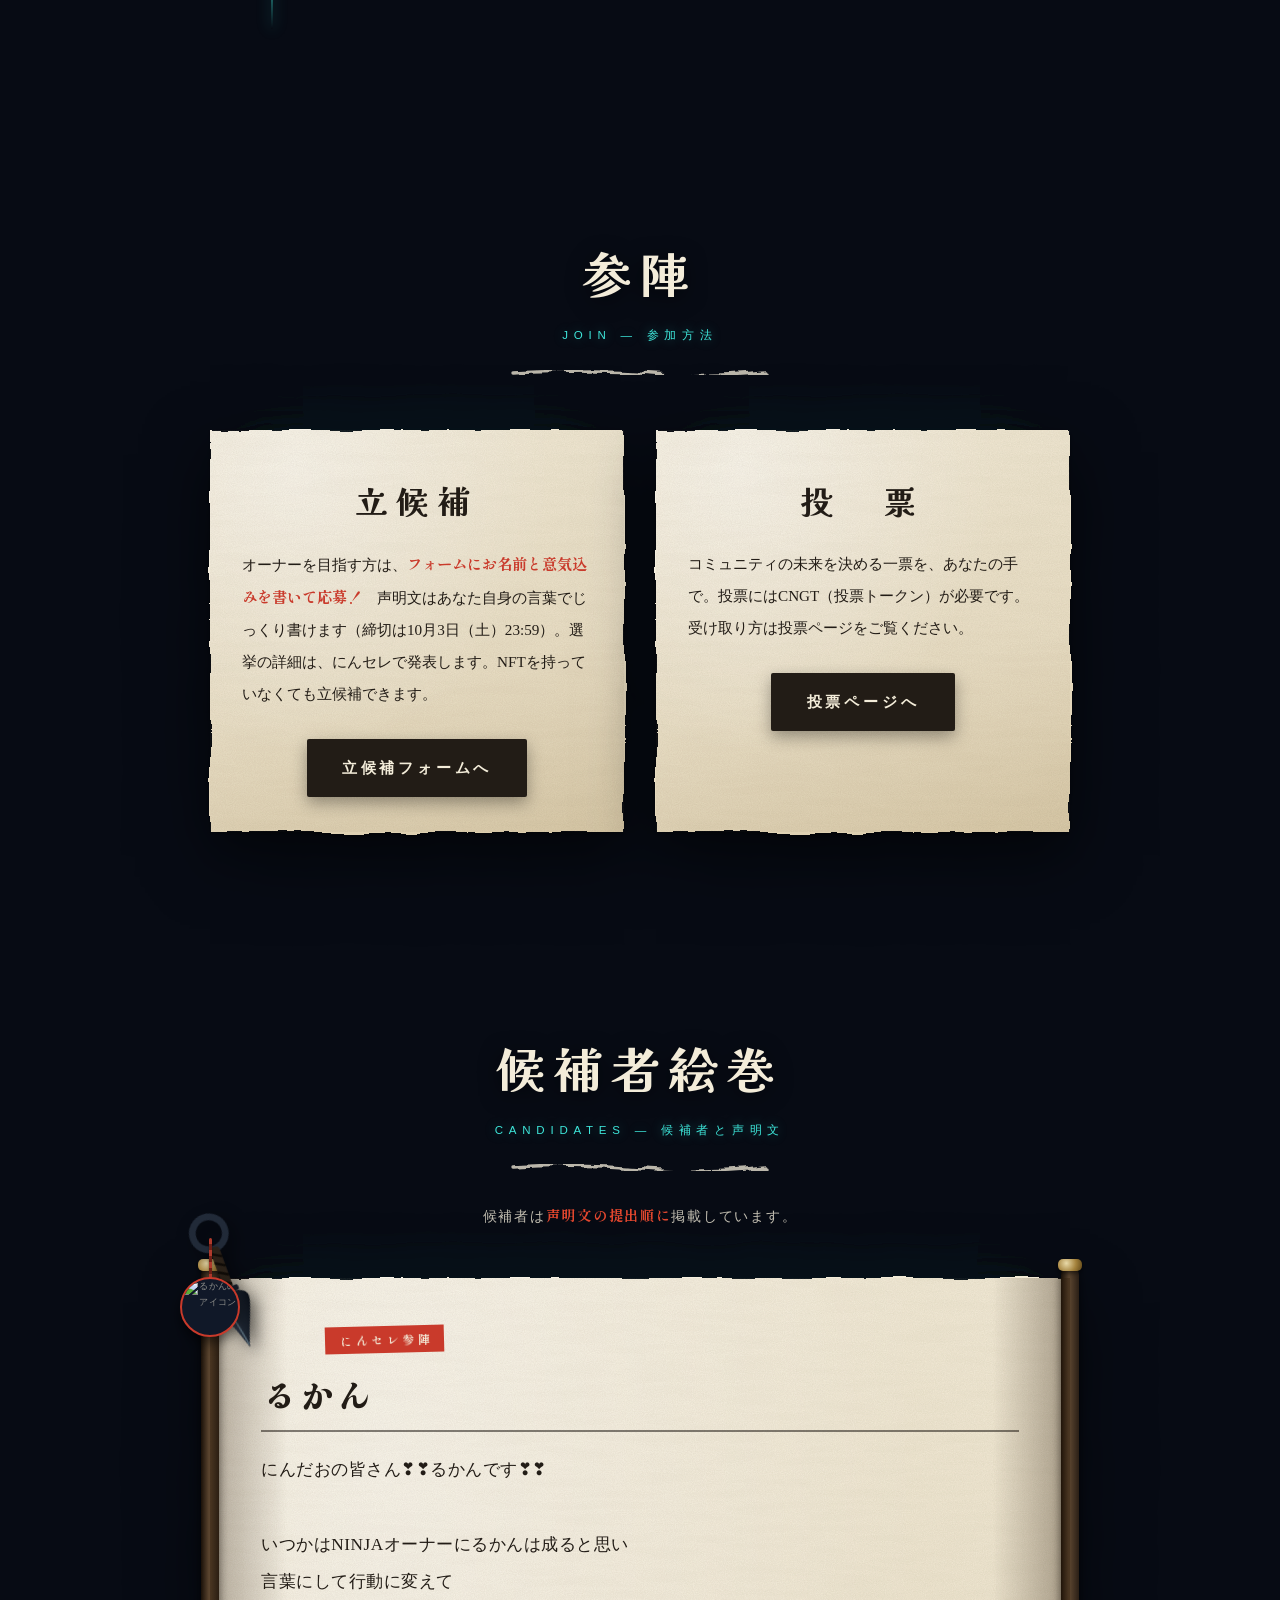
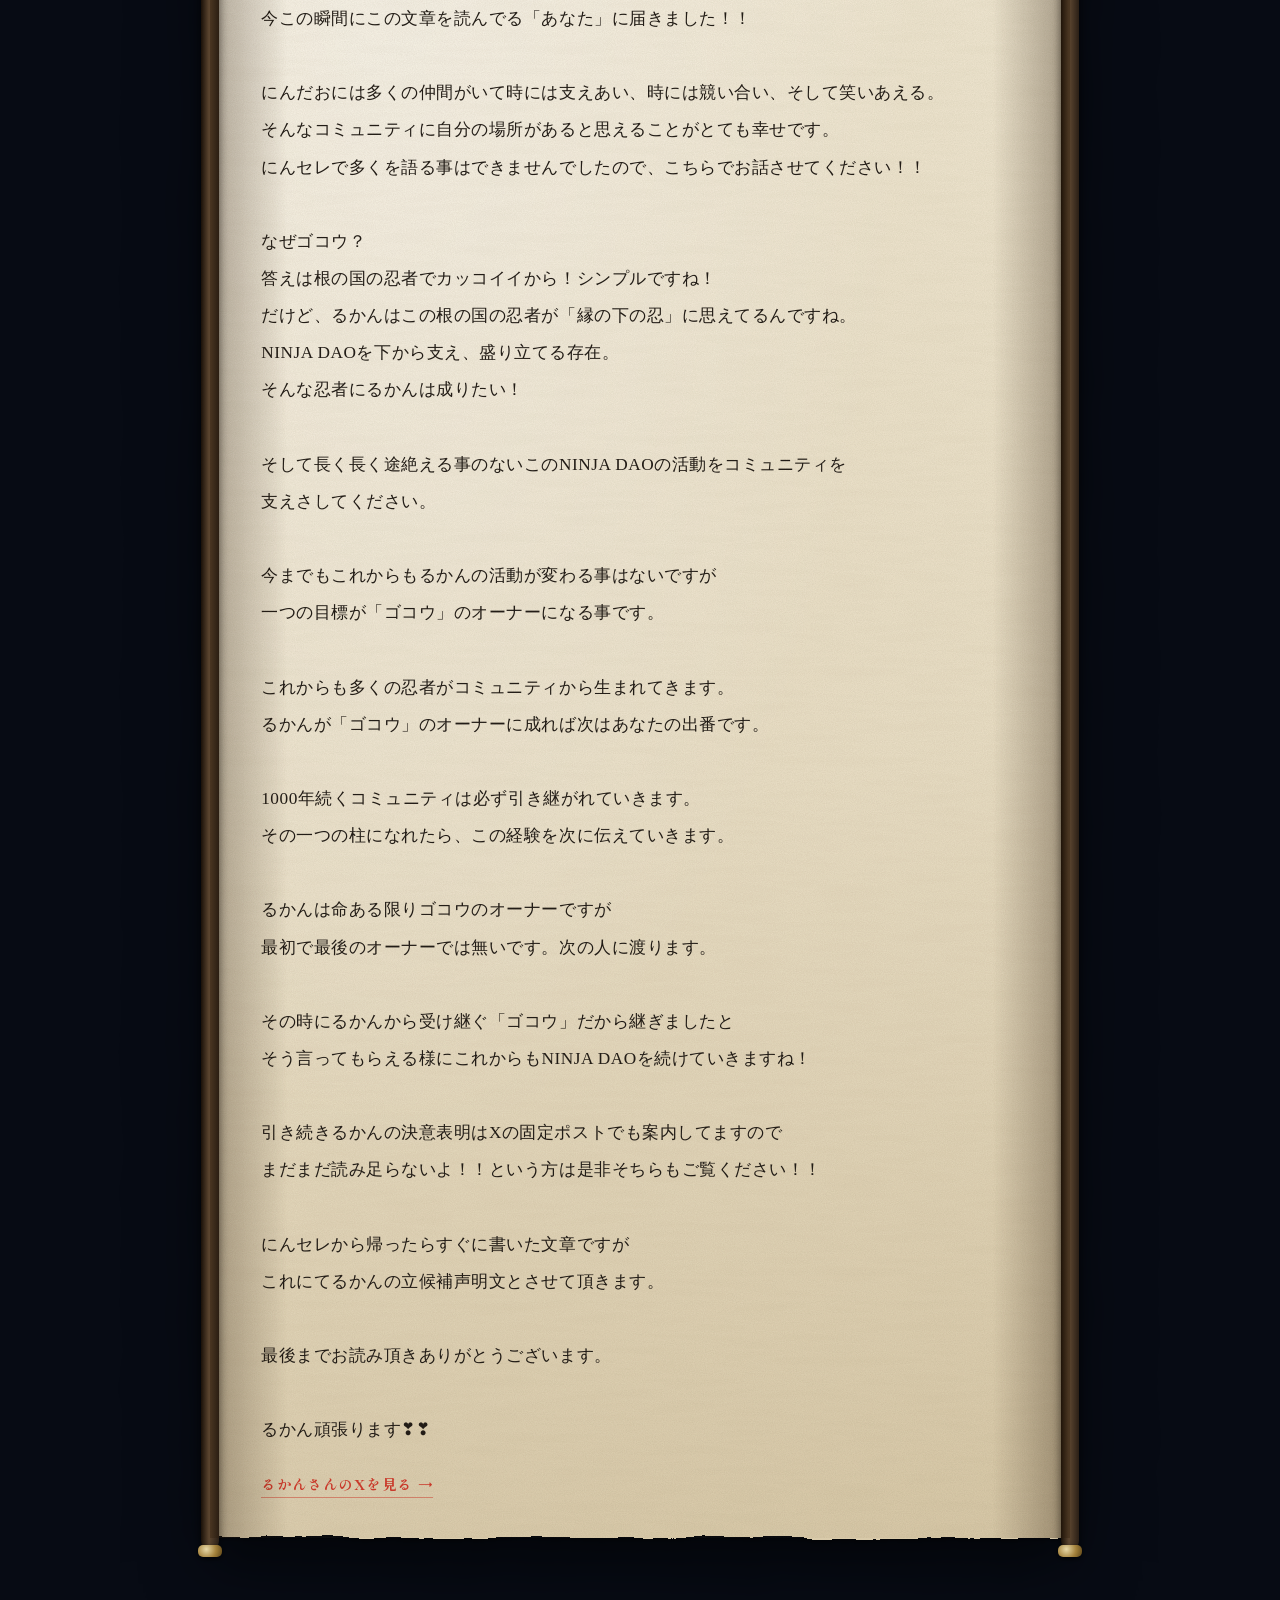
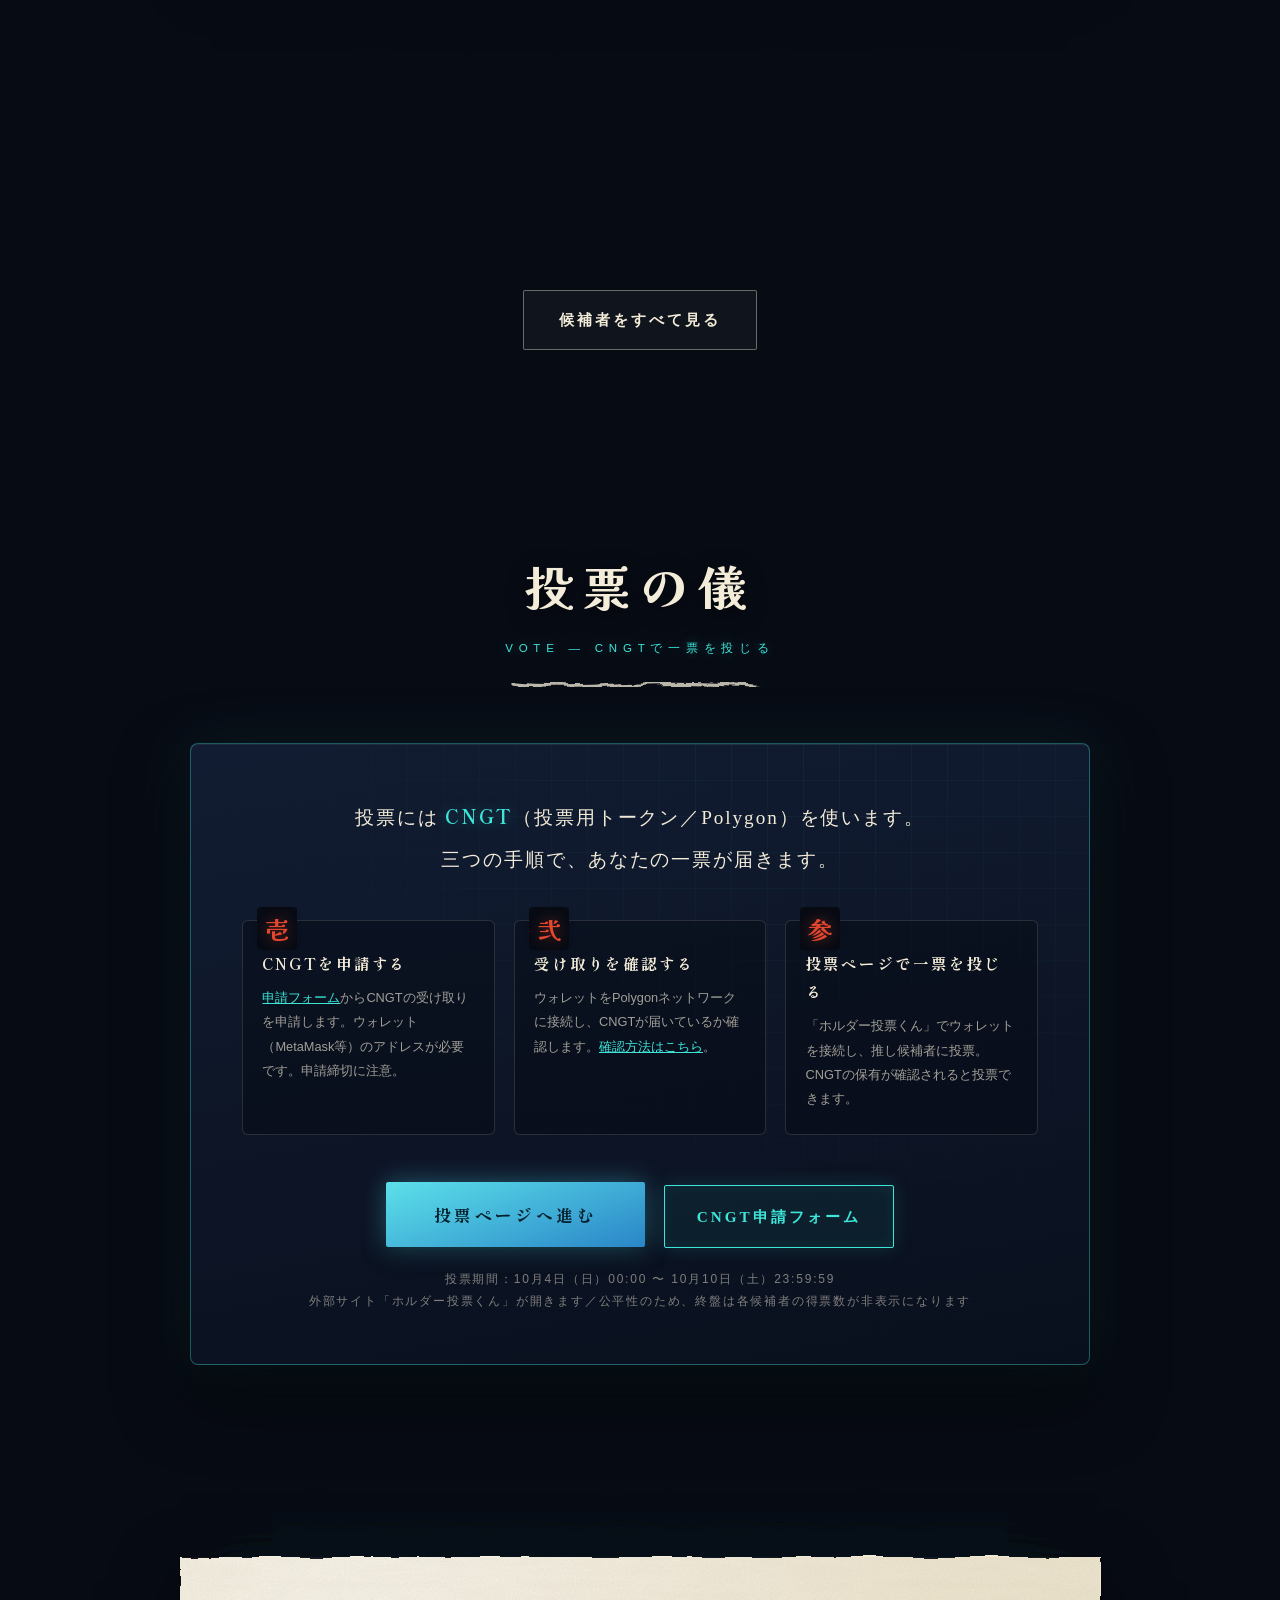
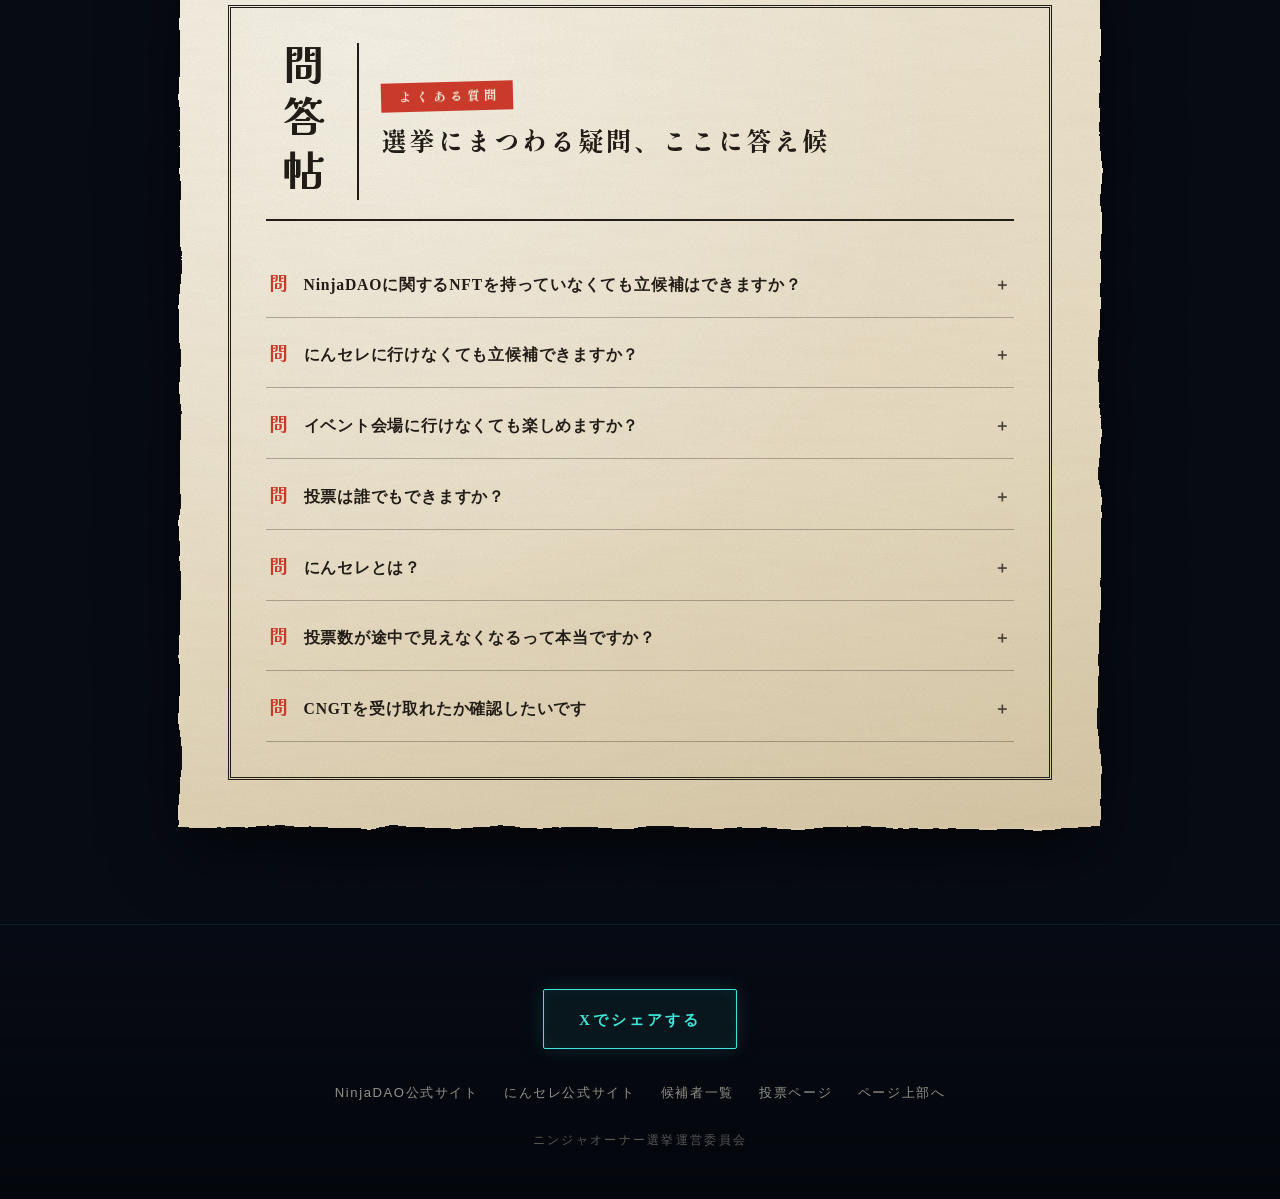
==== commit 4363c1b4: "elector add1" ====
--- a/index.html
+++ b/index.html
@@ -12,6 +12,7 @@
 <link rel="preconnect" href="https://fonts.gstatic.com" crossorigin>
 <link href="https://fonts.googleapis.com/css2?family=Kaisei+Tokumin:wght@500;700;800&family=Shippori+Mincho+B1:wght@400;600;800&family=Zen+Kaku+Gothic+New:wght@400;500;700&display=swap" rel="stylesheet">
 <link rel="stylesheet" href="css/style.css">
+<link rel="stylesheet" href="css/candidates.css">
 </head>
 <body data-page="index">
 
--- a/css/candidates.css
+++ b/css/candidates.css
@@ -0,0 +1,68 @@
+/* ============================================================
+ * 候補者絵巻：読みやすさ重視の上書きスタイル（style.css の後に読み込む）
+ *  - 3名程度を想定し、1列・大判の巻物で声明文全文を読ませる
+ *  - 声明文の改行をそのまま保持
+ *  - アイコン（クナイからぶら下がる）をクリックでSNSへ
+ * ============================================================ */
+
+/* 1列・幅広 */
+.cand-grid{
+  grid-template-columns:1fr;
+  max-width:860px;
+  gap:4rem;
+}
+.cand-scroll{
+  padding:3rem clamp(1.6rem,5vw,3.2rem) 2.4rem;
+}
+
+/* 名前・バッジ */
+.cand-name{
+  font-size:clamp(1.6rem,4.5vw,2rem);
+  letter-spacing:.16em;
+  margin-bottom:1.2rem;
+}
+.cand-badge{
+  margin-left:4rem;
+  font-size:.74rem;
+}
+
+/* 声明文：全文を読ませる */
+.cand-statement{
+  font-size:clamp(1rem,2.3vw,1.08rem);
+  line-height:2.15;
+  letter-spacing:.03em;
+  text-align:left;
+  white-space:pre-line;   /* 改行をそのまま表示 */
+  overflow-wrap:anywhere;
+}
+
+/* SNSリンク（本文下） */
+.cand-sns{
+  display:inline-block;margin-top:1.4rem;
+  font-family:var(--font-mincho);font-weight:700;font-size:.9rem;
+  letter-spacing:.1em;color:var(--shu);text-decoration:none;
+  border-bottom:1px solid rgba(201,58,43,.5);
+}
+.cand-sns:hover{color:var(--shu-bright);border-bottom-color:var(--shu-bright)}
+
+/* アイコン：大きめ＆クリック可能 */
+.hang{width:64px;left:-38px}
+.kunai-avatar{
+  width:60px;height:60px;
+  border-width:2.5px;
+  text-decoration:none;cursor:pointer;
+  transition:transform .2s,box-shadow .2s;
+}
+a.kunai-avatar:hover,a.kunai-avatar:focus-visible{
+  transform:scale(1.08);
+  box-shadow:0 0 22px rgba(80,205,235,.65),0 6px 12px rgba(0,0,0,.5);
+}
+.kunai-wrap{pointer-events:none}      /* クナイ本体は装飾 */
+.kunai-wrap .hang{pointer-events:auto} /* アイコンだけクリック可 */
+
+/* スマホ：アイコンが画面外に切れないよう内側へ */
+@media(max-width:760px){
+  .kunai-wrap{left:24px}
+  .cand-badge{margin-left:4.6rem}
+  .cand-scroll{padding-top:3.4rem}
+}
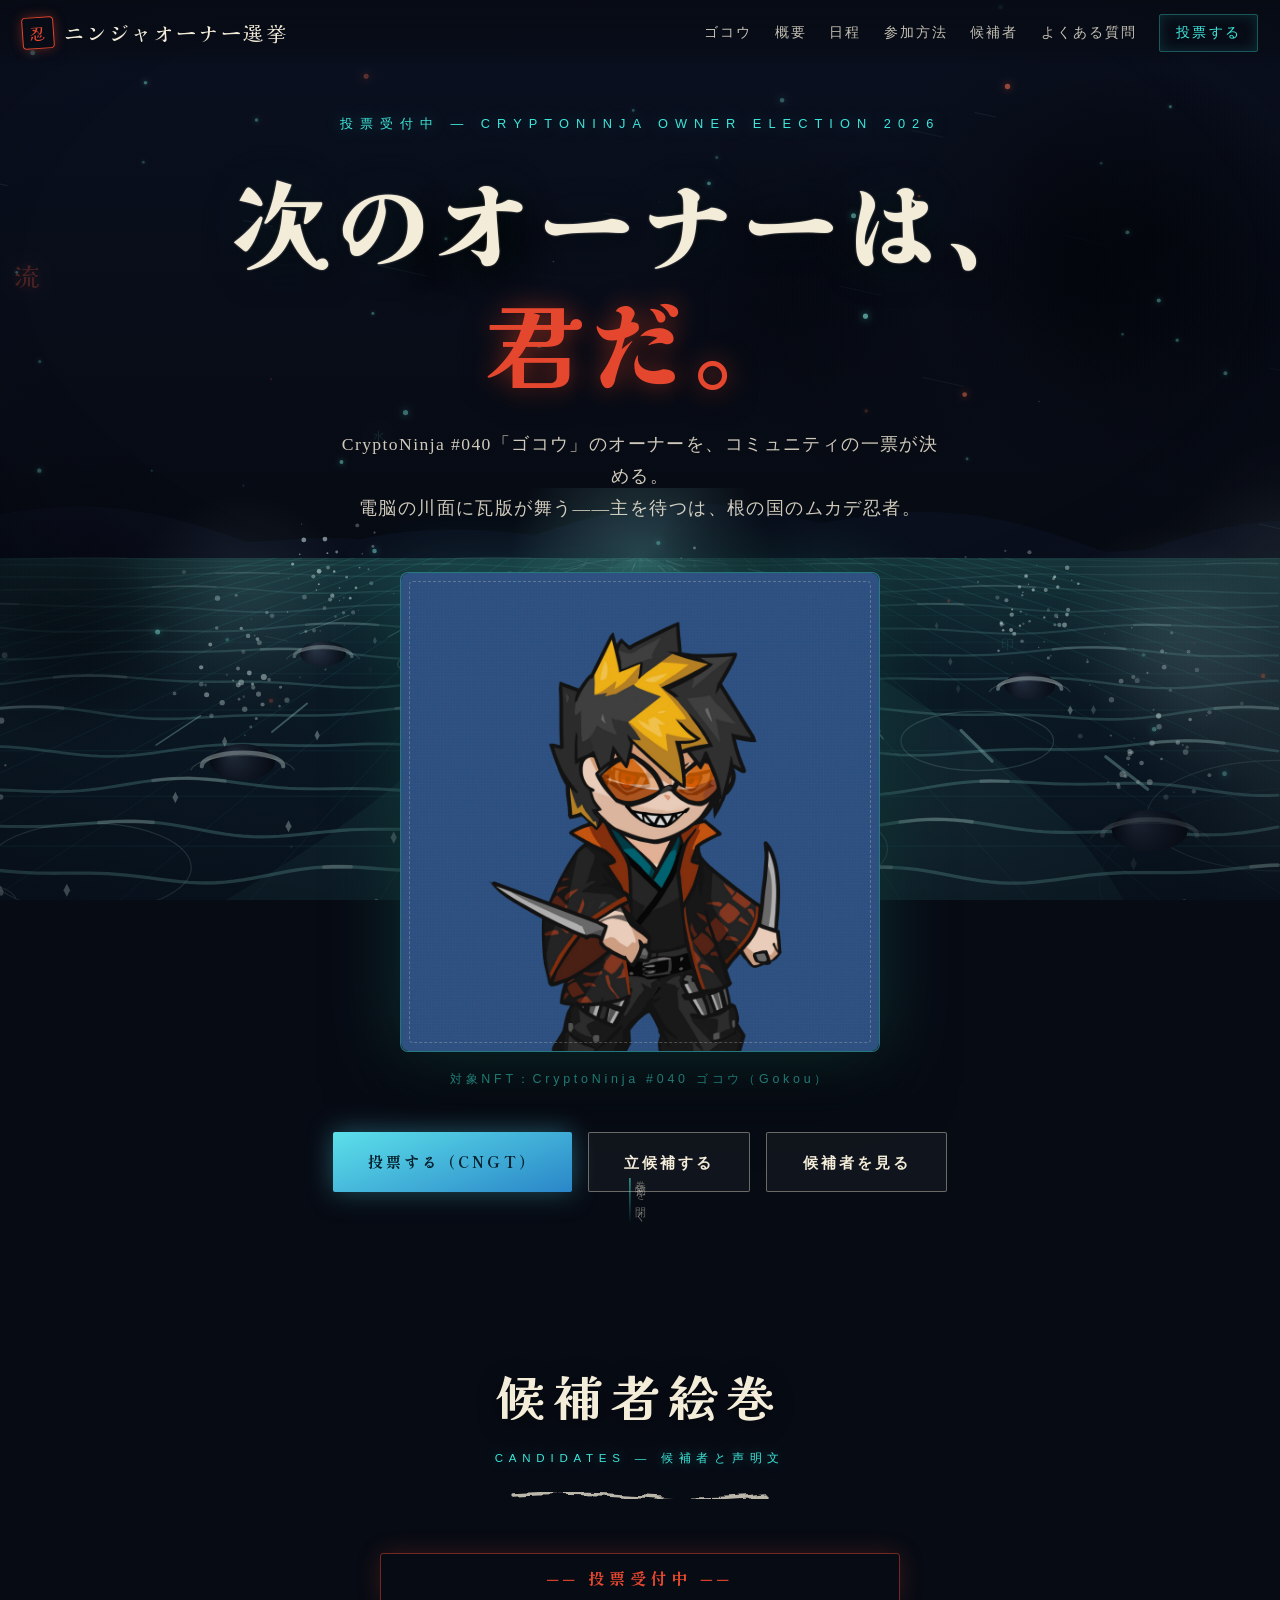
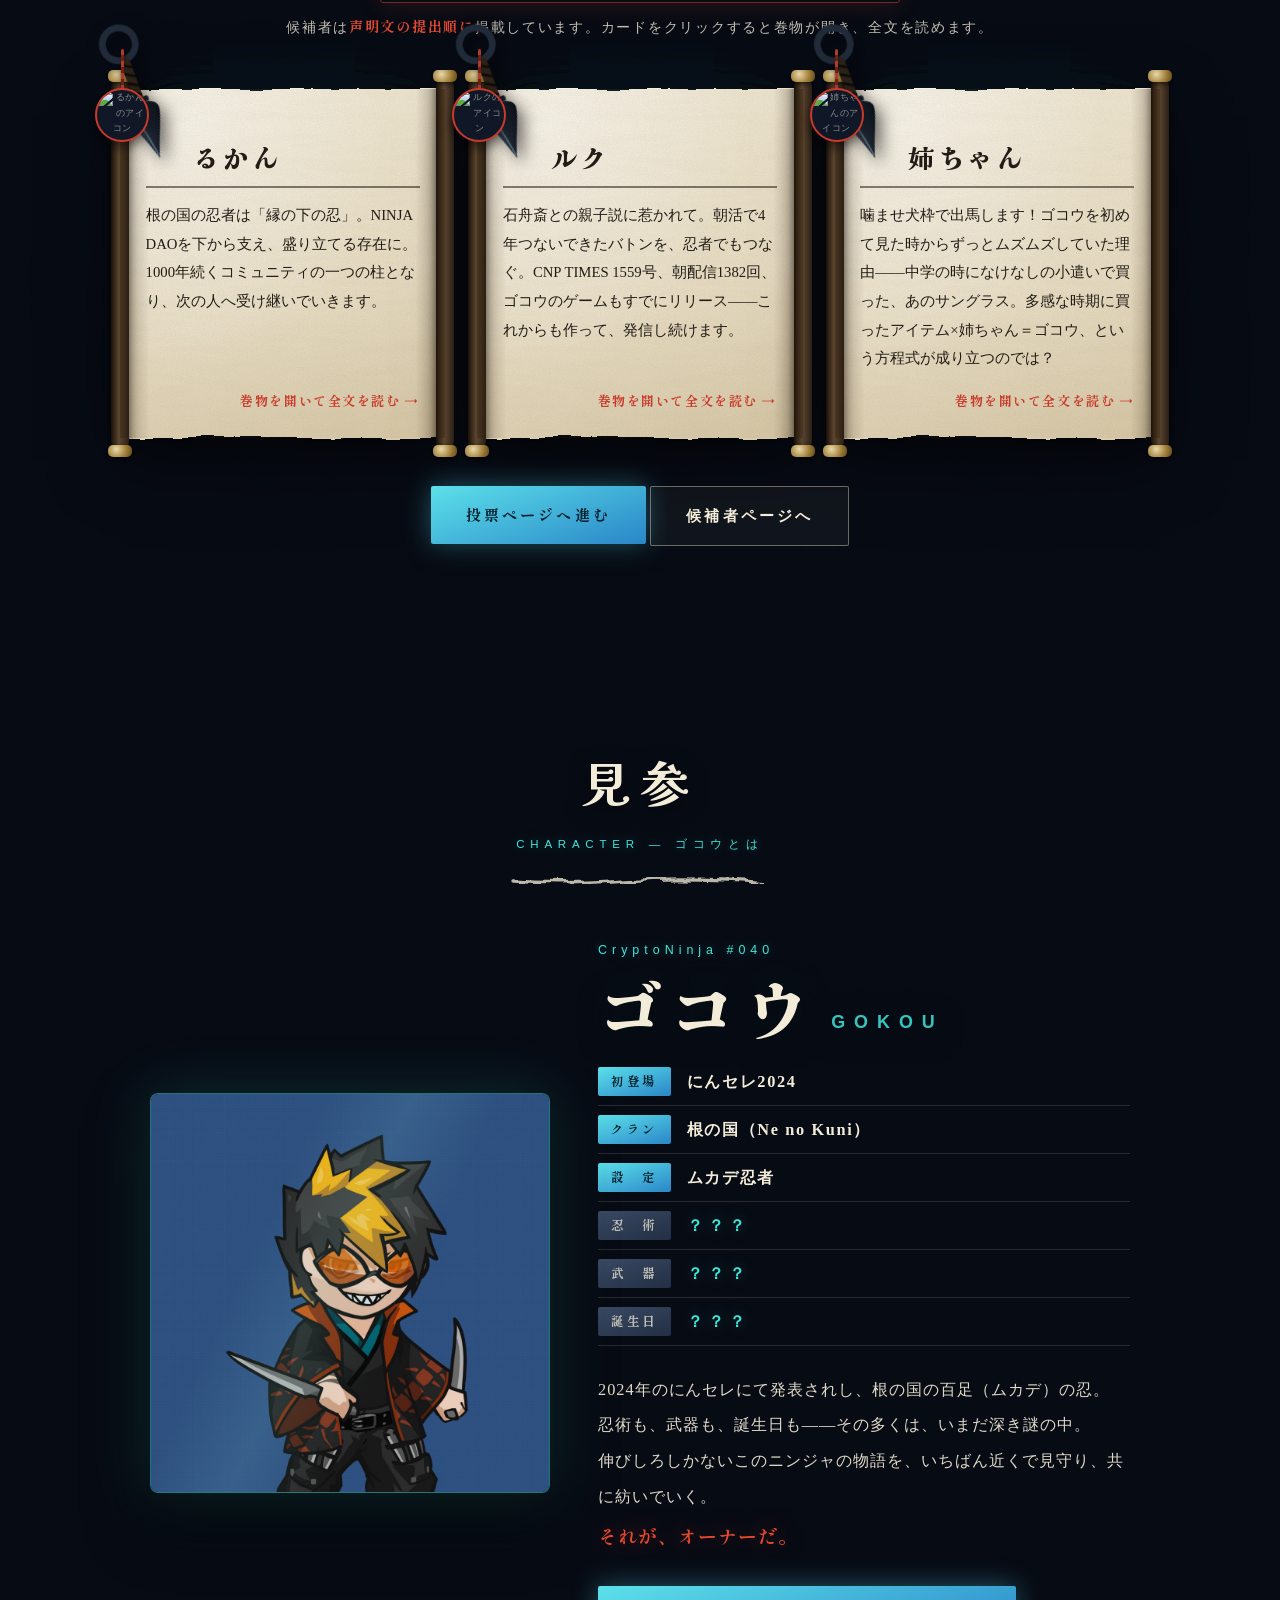
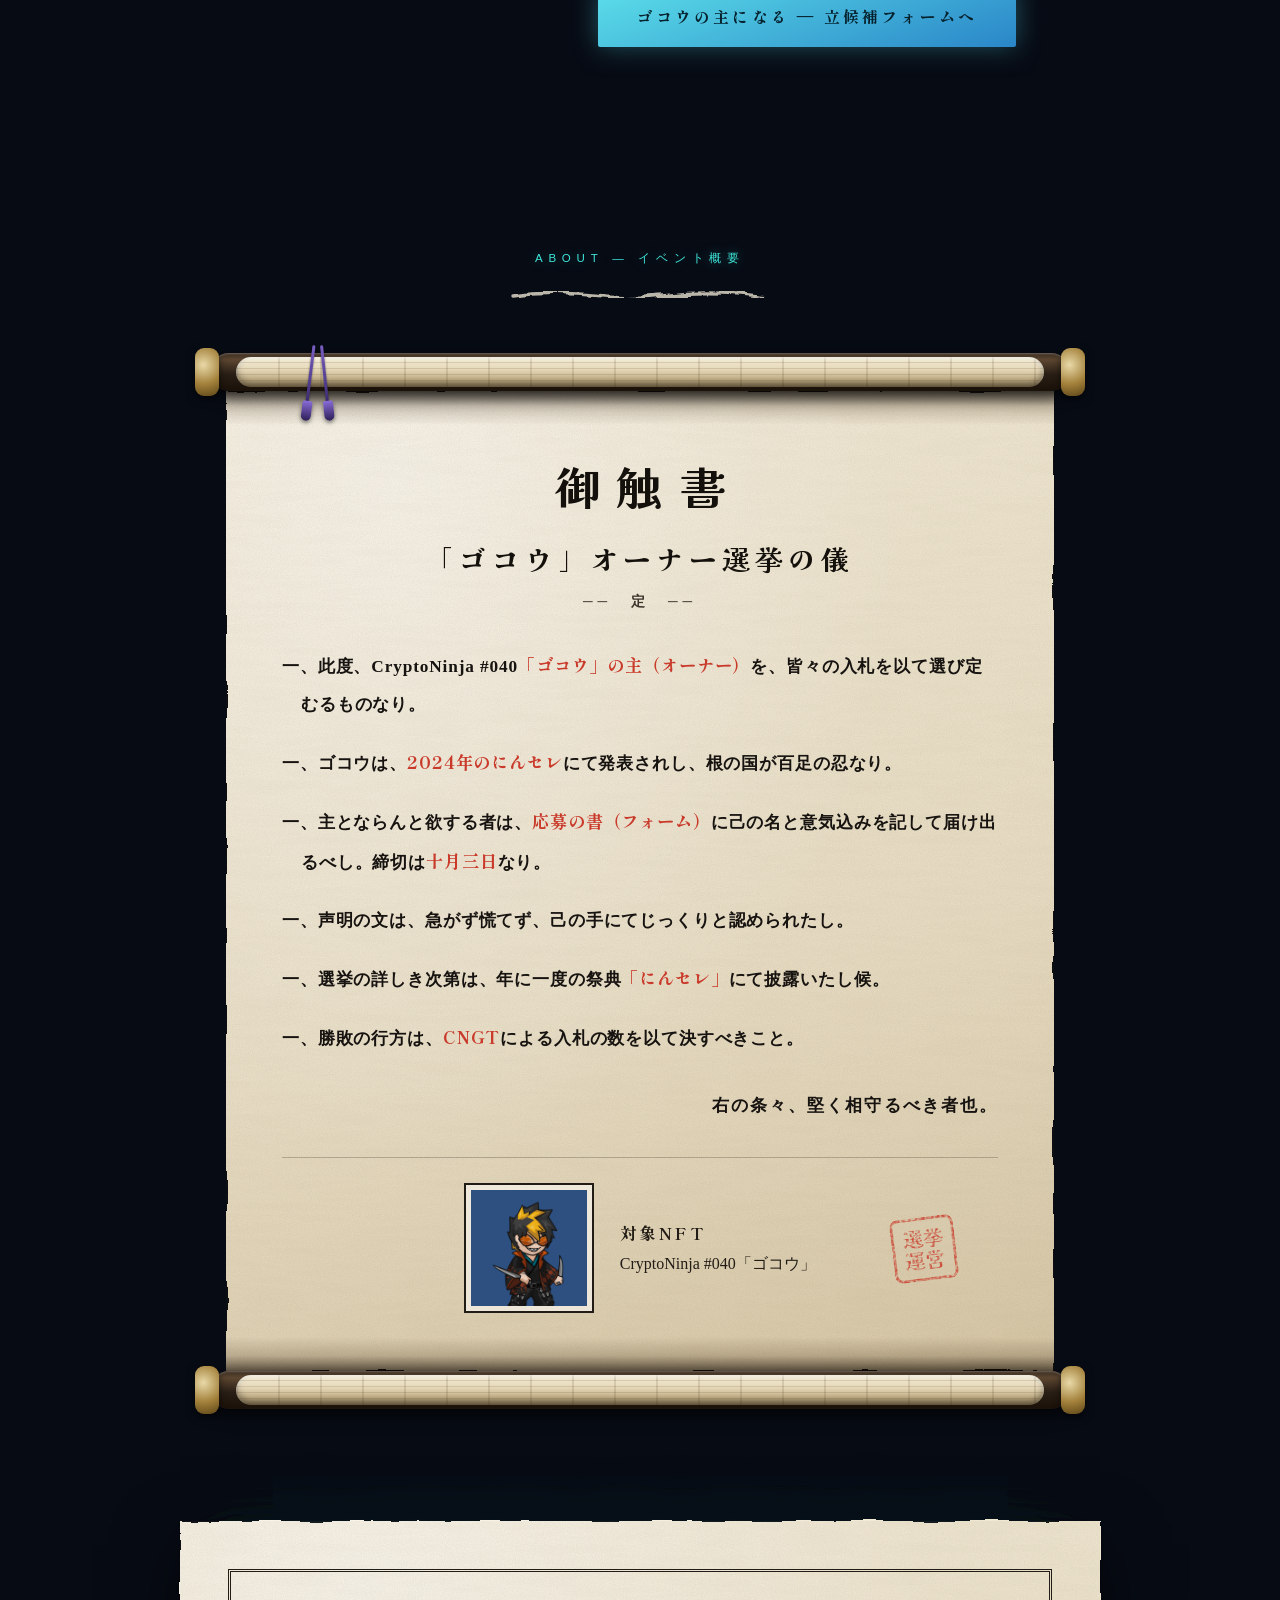
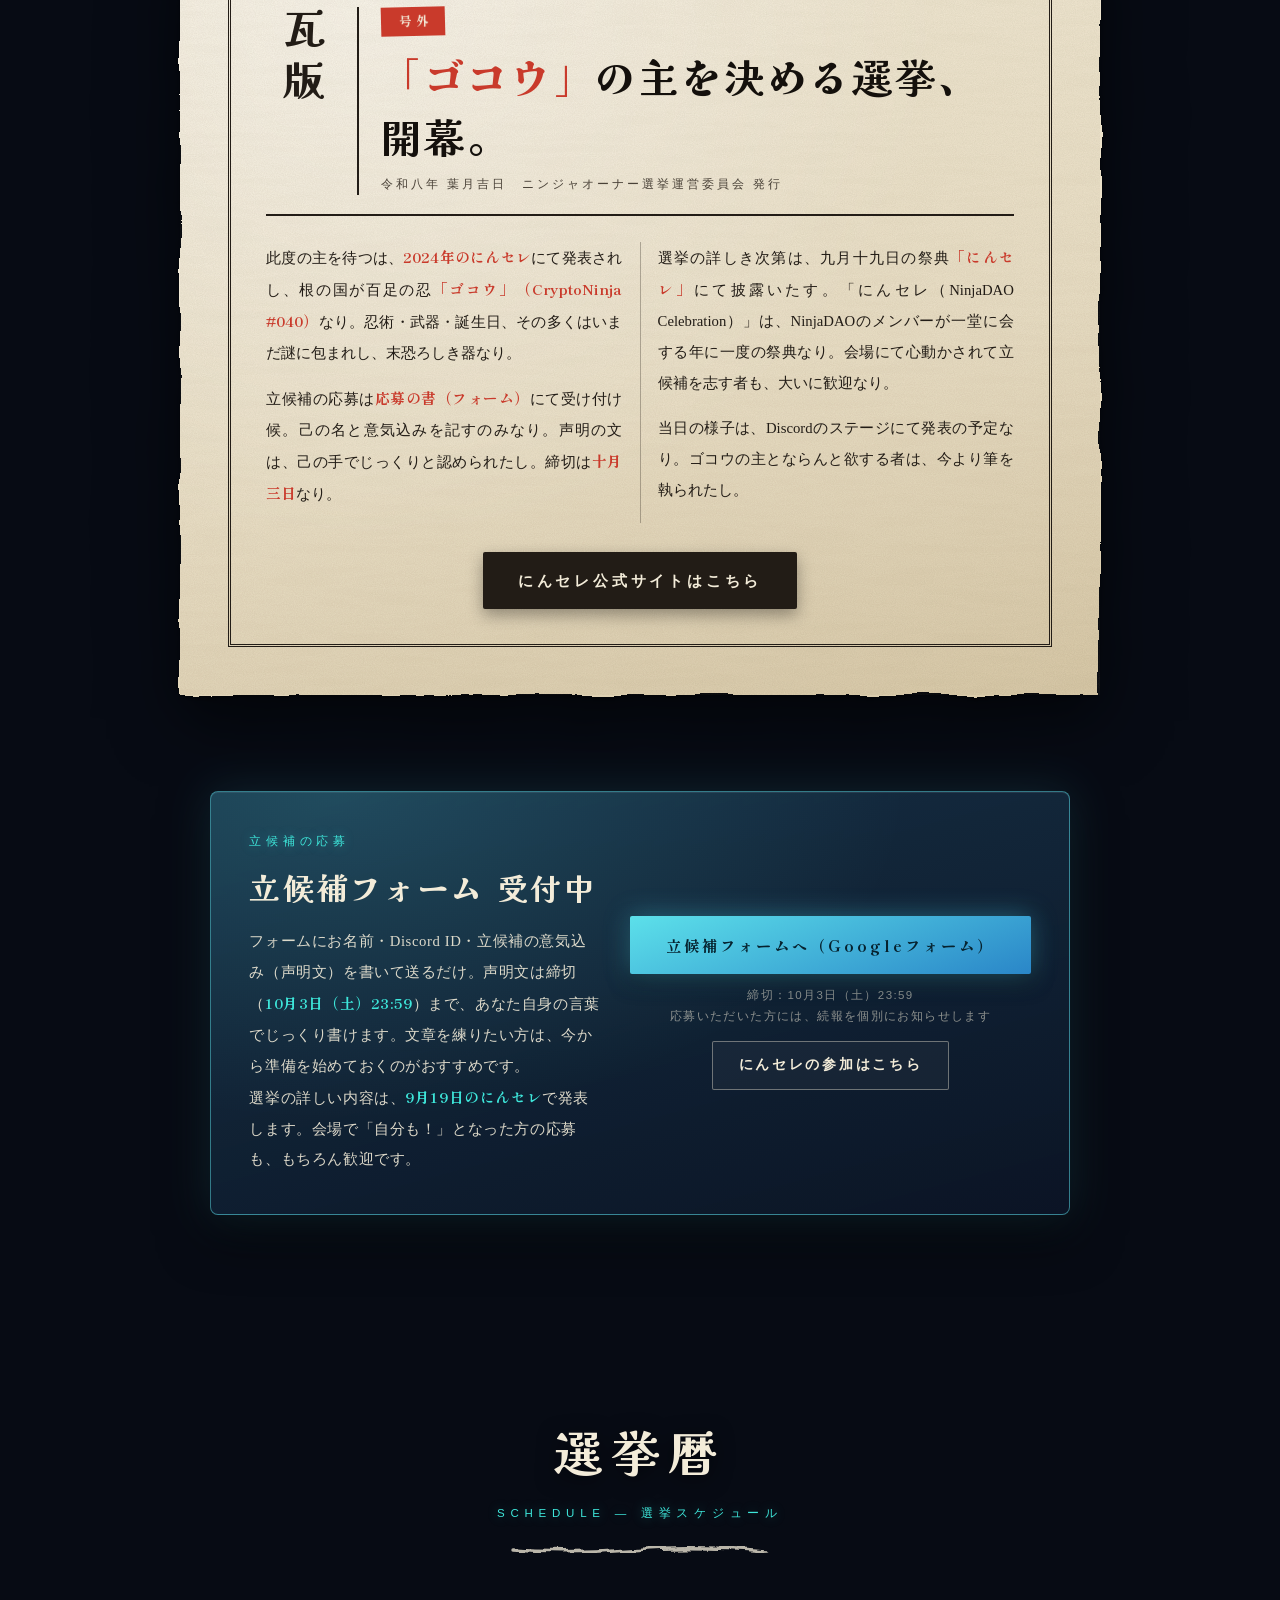
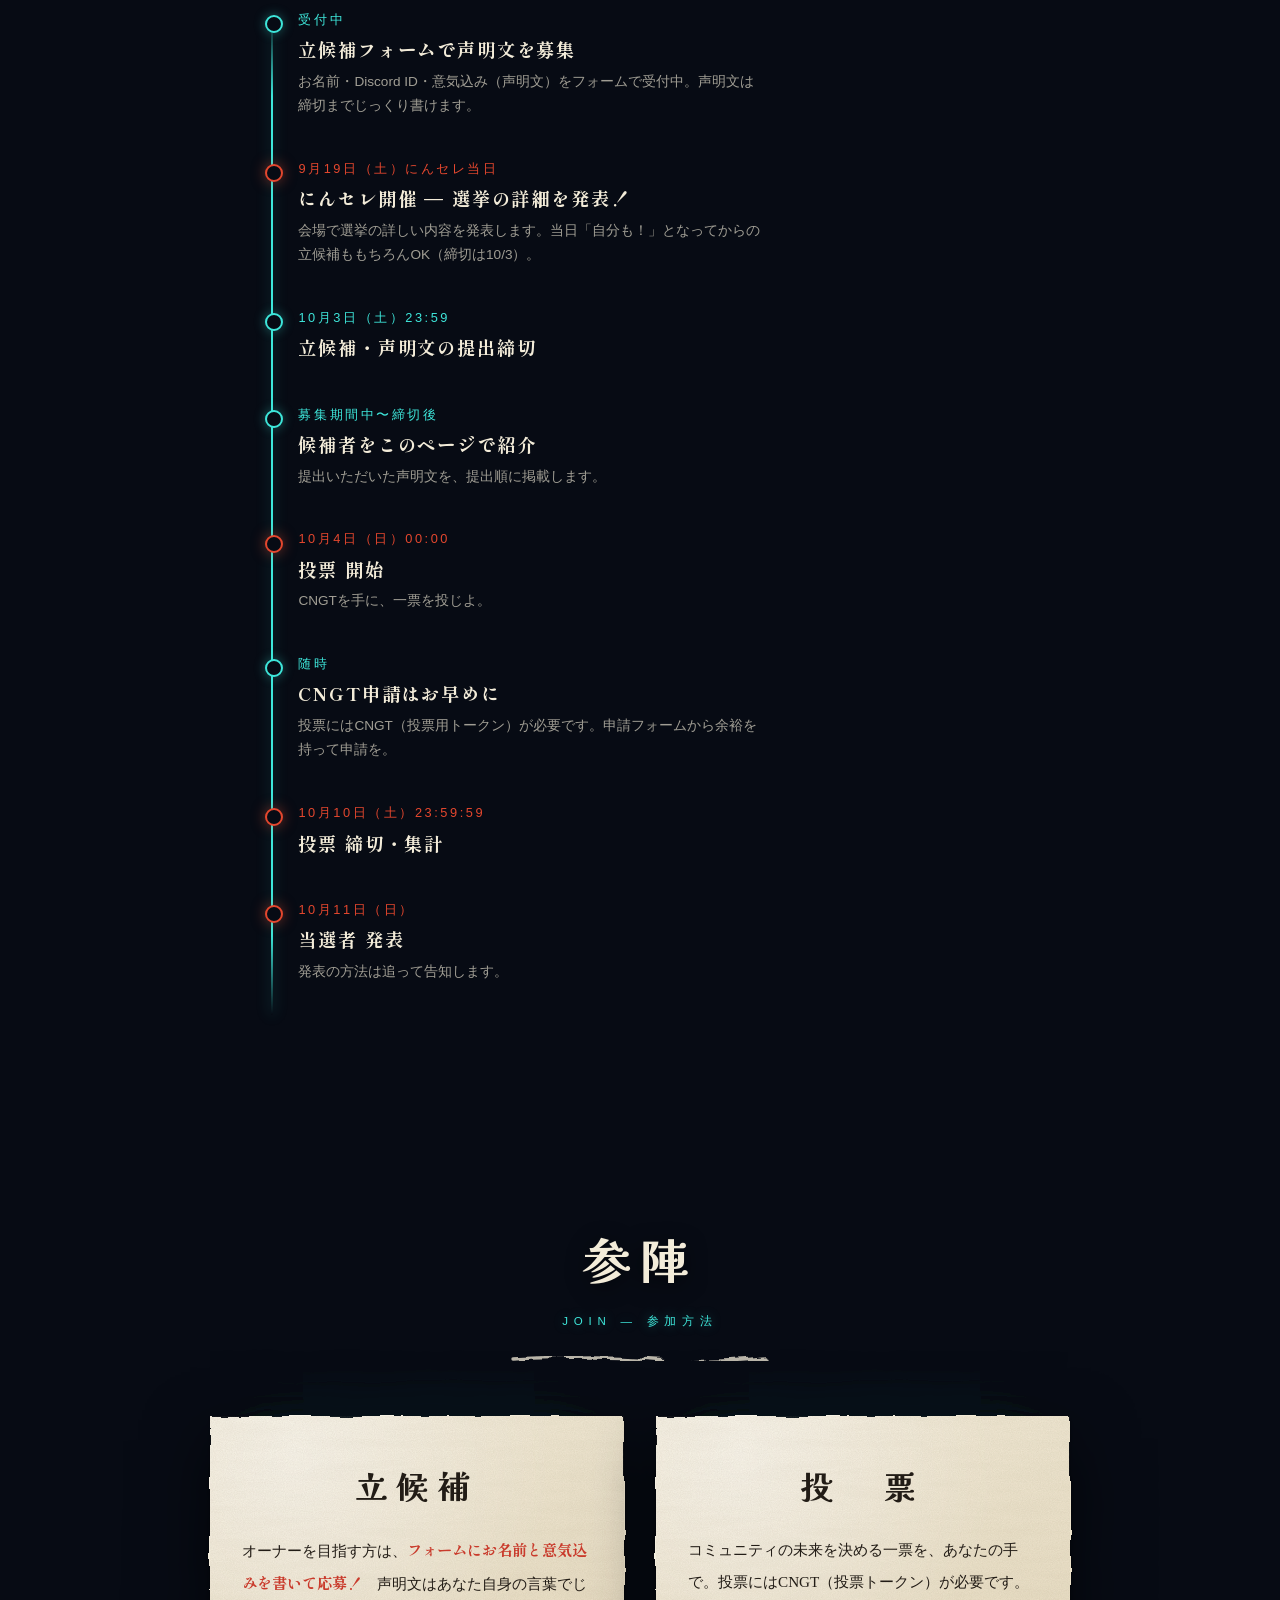
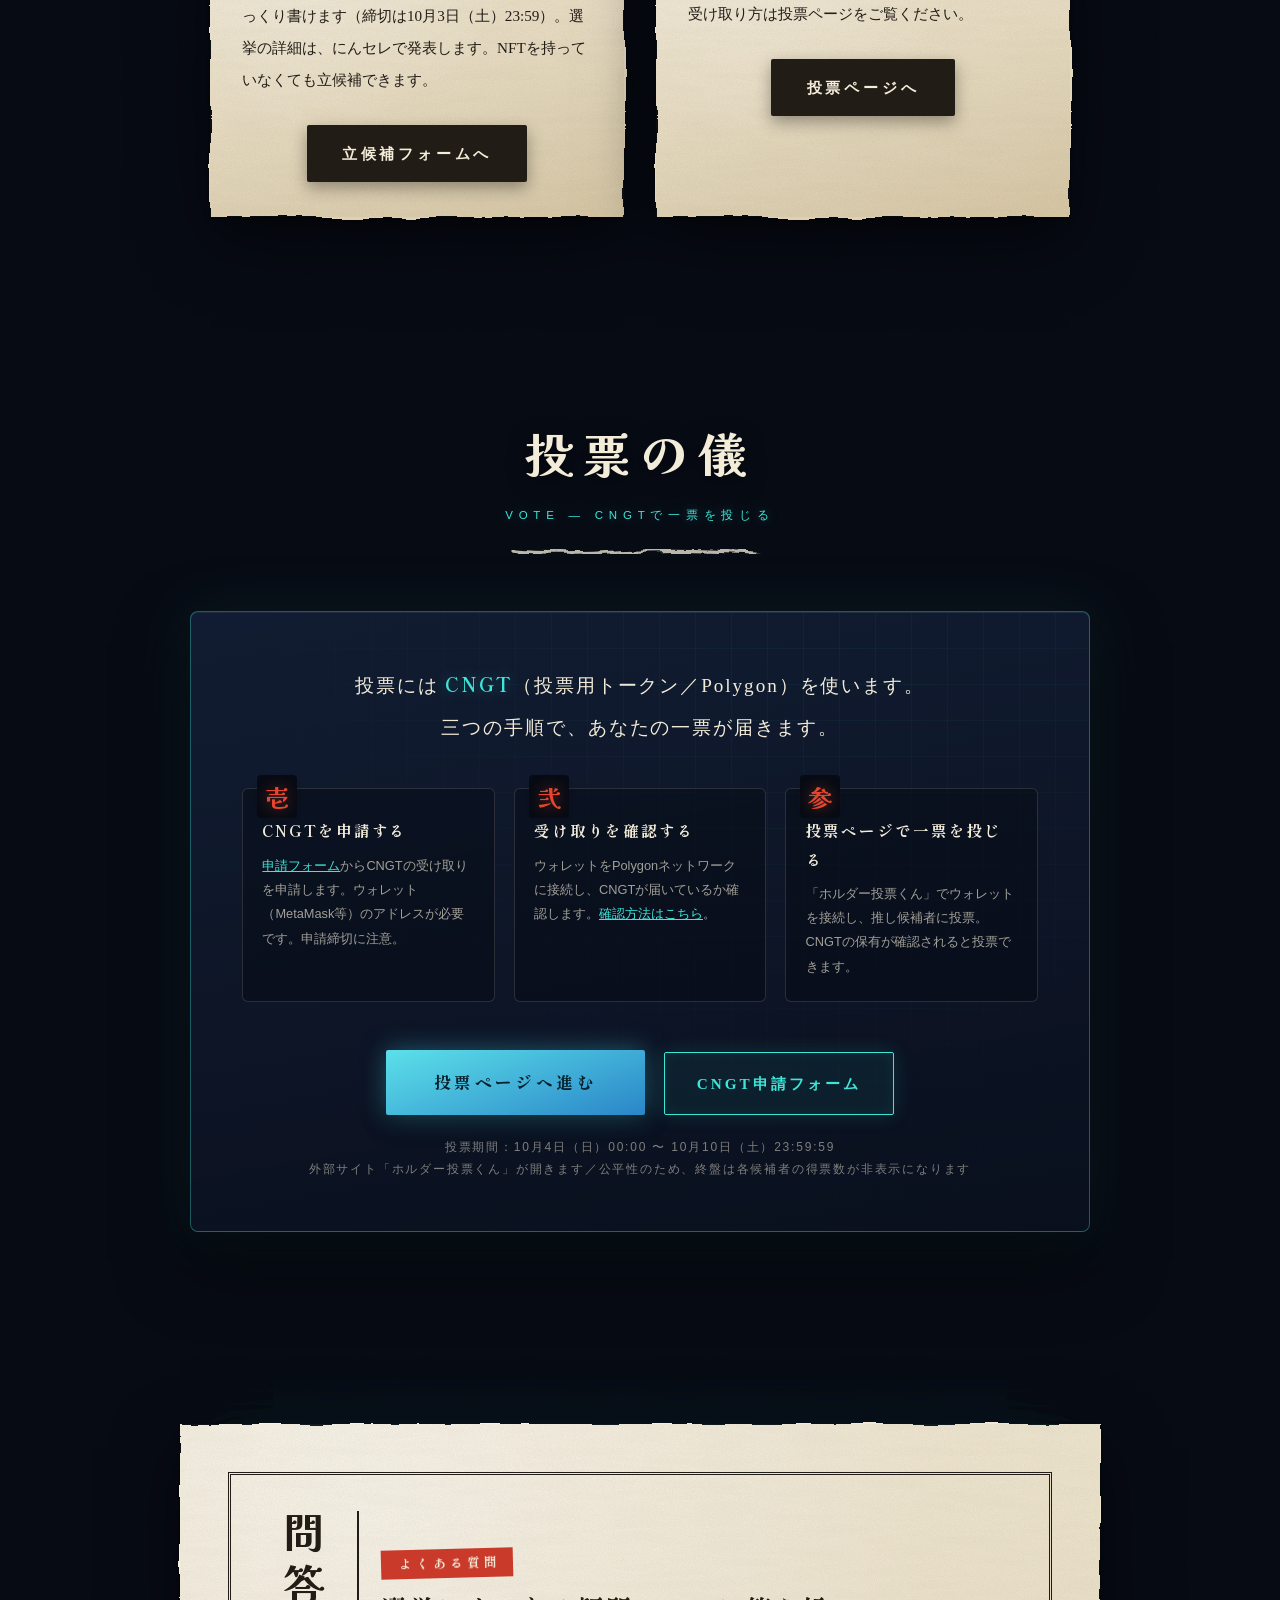
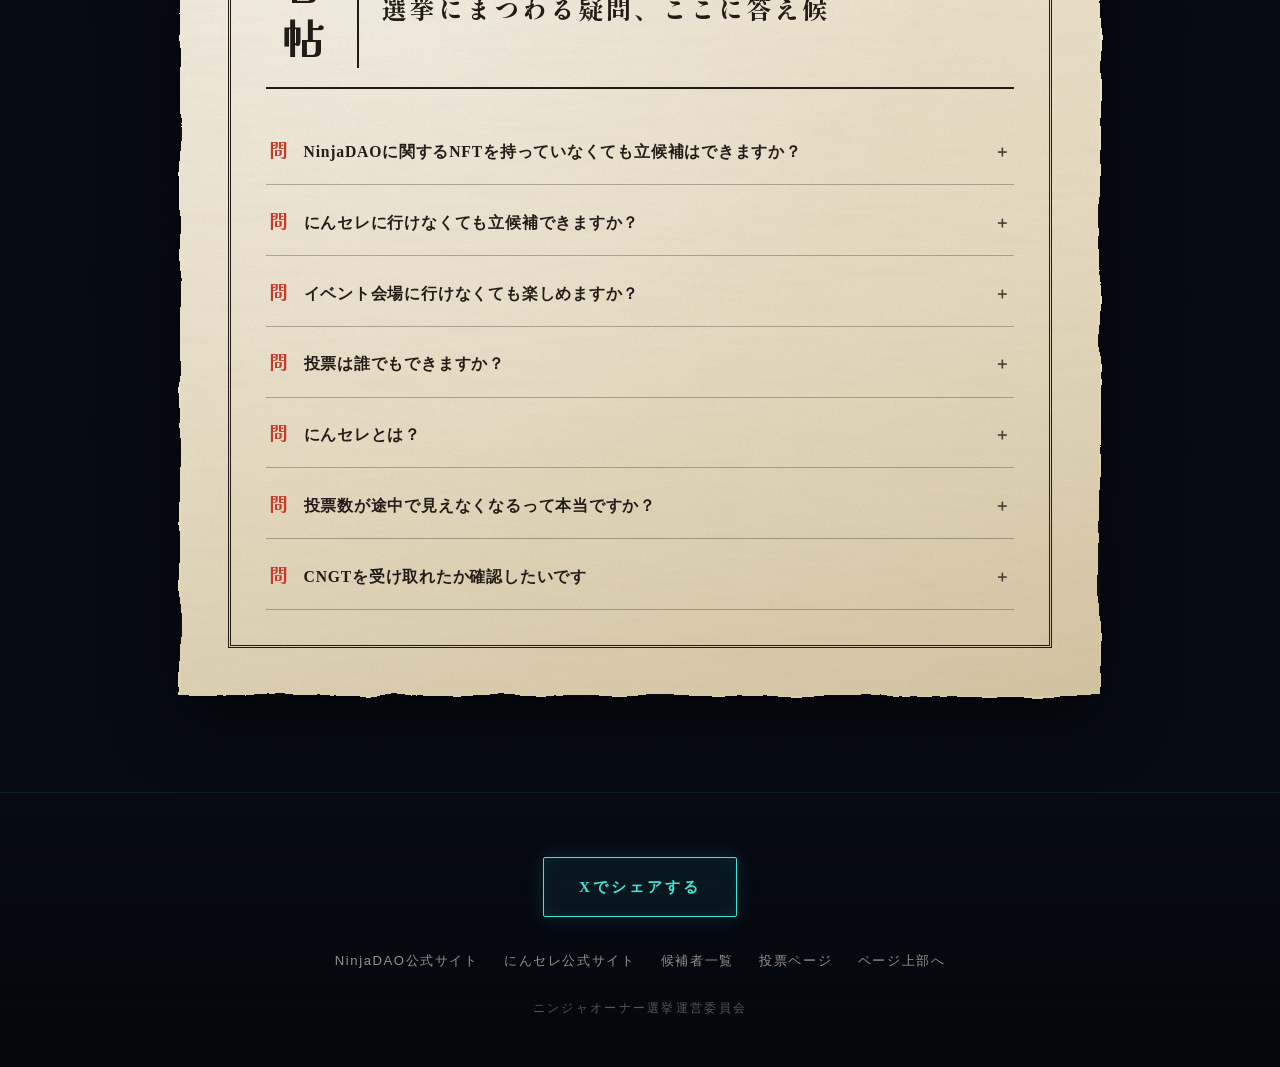
==== commit 79af6350: "elector add2" ====
--- a/index.html
+++ b/index.html
@@ -251,9 +251,9 @@
       <div class="tl-title">投票 締切・集計</div>
     </div>
     <div class="tl-item shu reveal">
-      <div class="tl-date">後日発表</div>
+      <div class="tl-date">10月11日（日）</div>
       <div class="tl-title">当選者 発表</div>
-      <div class="tl-desc">発表の方法・日時は追って告知します。</div>
+      <div class="tl-desc">発表の方法は追って告知します。</div>
     </div>
   </div>
 </section>
@@ -298,12 +298,13 @@
     </svg>
   </div>
   <p class="voting-banner">── 投票受付中 ──</p>
-  <p class="cand-note reveal">候補者は<strong>声明文の提出順に</strong>掲載しています。</p>
+  <p class="cand-note reveal">候補者は<strong>声明文の提出順に</strong>掲載しています。カードをクリックすると巻物が開き、全文を読めます。</p>
 
   <div class="cand-grid" data-cand-grid="top"></div>
 
   <div class="cand-more" id="cand-more">
-    <a class="btn btn-ghost" href="candidates.html">候補者をすべて見る</a>
+    <a class="btn btn-shu" data-vote-link href="https://tohyo.mad-member-tools.com/" target="_blank" rel="noopener">投票ページへ進む</a>
+    <a class="btn btn-ghost" href="candidates.html">候補者ページへ</a>
   </div>
 </section>
 
--- a/css/candidates.css
+++ b/css/candidates.css
@@ -1,68 +1,132 @@
 /* ============================================================
- * 候補者絵巻：読みやすさ重視の上書きスタイル（style.css の後に読み込む）
- *  - 3名程度を想定し、1列・大判の巻物で声明文全文を読ませる
- *  - 声明文の改行をそのまま保持
- *  - アイコン（クナイからぶら下がる）をクリックでSNSへ
+ * 候補者絵巻：概略カード（横並び）＋ 横に開く巻物モーダル
+ *  style.css の後に読み込む上書き用
  * ============================================================ */
 
-/* 1列・幅広 */
+/* ---------- 概略カード：3名横並び ---------- */
 .cand-grid{
-  grid-template-columns:1fr;
-  max-width:860px;
-  gap:4rem;
+  grid-template-columns:repeat(auto-fit,minmax(250px,1fr));
+  gap:3.2rem 2rem;max-width:1040px;
 }
-.cand-scroll{
-  padding:3rem clamp(1.6rem,5vw,3.2rem) 2.4rem;
+.cand-card{
+  padding:2.8rem 1.6rem 1.6rem;cursor:pointer;
+  transition:transform .25s ease;
+  display:flex;flex-direction:column;
 }
+.cand-card:hover,.cand-card:focus-visible{transform:translateY(-4px);outline:none}
+.cand-card .washi-content{display:flex;flex-direction:column;flex:1}
+.cand-name{
+  font-size:clamp(1.3rem,3.6vw,1.6rem);letter-spacing:.14em;
+  margin-bottom:.8rem;padding-left:3rem; /* クナイの刃を避ける */
+}
+.cand-summary{
+  font-family:var(--font-mincho);font-size:.92rem;line-height:1.95;
+  color:var(--sumi);text-align:left;flex:1;
+  display:-webkit-box;-webkit-line-clamp:7;-webkit-box-orient:vertical;overflow:hidden;
+}
+.cand-open{
+  display:block;margin-top:1rem;align-self:flex-end;
+  font-family:var(--font-mincho);font-weight:700;font-size:.82rem;
+  letter-spacing:.12em;color:var(--shu);
+}
+.cand-card:hover .cand-open{color:var(--shu-bright)}
 
-/* 名前・バッジ */
-.cand-name{
-  font-size:clamp(1.6rem,4.5vw,2rem);
-  letter-spacing:.16em;
-  margin-bottom:1.2rem;
-}
-.cand-badge{
-  margin-left:4rem;
-  font-size:.74rem;
-}
-
-/* 声明文：全文を読ませる */
-.cand-statement{
-  font-size:clamp(1rem,2.3vw,1.08rem);
-  line-height:2.15;
-  letter-spacing:.03em;
-  text-align:left;
-  white-space:pre-line;   /* 改行をそのまま表示 */
-  overflow-wrap:anywhere;
-}
-
-/* SNSリンク（本文下） */
-.cand-sns{
-  display:inline-block;margin-top:1.4rem;
-  font-family:var(--font-mincho);font-weight:700;font-size:.9rem;
-  letter-spacing:.1em;color:var(--shu);text-decoration:none;
-  border-bottom:1px solid rgba(201,58,43,.5);
-}
-.cand-sns:hover{color:var(--shu-bright);border-bottom-color:var(--shu-bright)}
-
-/* アイコン：大きめ＆クリック可能 */
-.hang{width:64px;left:-38px}
+/* アイコン：クリックでSNSへ */
+.hang{width:58px;left:-33px}
 .kunai-avatar{
-  width:60px;height:60px;
-  border-width:2.5px;
-  text-decoration:none;cursor:pointer;
-  transition:transform .2s,box-shadow .2s;
+  width:54px;height:54px;border-width:2.5px;
+  text-decoration:none;cursor:pointer;transition:transform .2s,box-shadow .2s;
 }
 a.kunai-avatar:hover,a.kunai-avatar:focus-visible{
   transform:scale(1.08);
   box-shadow:0 0 22px rgba(80,205,235,.65),0 6px 12px rgba(0,0,0,.5);
 }
-.kunai-wrap{pointer-events:none}      /* クナイ本体は装飾 */
-.kunai-wrap .hang{pointer-events:auto} /* アイコンだけクリック可 */
+.kunai-wrap{pointer-events:none}
+.kunai-wrap .hang{pointer-events:auto}
+@media(max-width:760px){
+  .kunai-wrap{left:20px}
+  .cand-name{padding-left:3.6rem}
+}
 
-/* スマホ：アイコンが画面外に切れないよう内側へ */
-@media(max-width:760px){
-  .kunai-wrap{left:24px}
-  .cand-badge{margin-left:4.6rem}
-  .cand-scroll{padding-top:3.4rem}
+/* ---------- 巻物モーダル ---------- */
+body.scroll-lock{overflow:hidden}
+.scroll-modal{
+  position:fixed;inset:0;z-index:1000;
+  display:grid;place-items:center;padding:1rem;
+  background:rgba(4,6,12,.72);backdrop-filter:blur(6px);
+  opacity:0;transition:opacity .35s ease;
 }
+.scroll-modal.open{opacity:1}
+.scroll-stage{
+  --paper-w:min(820px,calc(100vw - 96px));
+  display:flex;align-items:stretch;justify-content:center;
+  max-height:86vh;
+}
+/* 縦の木軸（左右） */
+.v-roller{
+  flex:0 0 auto;width:26px;border-radius:13px;position:relative;z-index:3;
+  background:linear-gradient(90deg,#191008,#5c4630 40%,#3a2c20 60%,#191008);
+  box-shadow:0 8px 20px rgba(0,0,0,.7),inset 1px 0 2px rgba(255,255,255,.25);
+}
+.v-roller::before,.v-roller::after{ /* 軸先 */
+  content:"";position:absolute;left:50%;transform:translateX(-50%);
+  width:40px;height:22px;border-radius:9px;
+  background:radial-gradient(circle at 35% 35%,#e8d9a8,#a4823c 55%,#5d4517);
+  box-shadow:0 3px 8px rgba(0,0,0,.6);
+}
+.v-roller::before{top:-12px}
+.v-roller::after{bottom:-12px}
+/* 紙：幅0から横に広がる */
+.scroll-paper{
+  width:0;overflow:hidden;position:relative;
+  transition:width .9s cubic-bezier(.22,.8,.3,1);
+  overflow-y:auto;overscroll-behavior:contain;
+}
+.scroll-modal.open .scroll-paper{width:var(--paper-w)}
+.scroll-paper::before{filter:none} /* 横開きの縁は直線でOK（毛羽立ちは不要） */
+/* 中身は最初から最終幅で固定（開く途中に文字が折り返し直さない） */
+.scroll-inner{
+  width:var(--paper-w);
+  padding:2.4rem clamp(1.4rem,4vw,3rem) 2.4rem;
+}
+.scroll-close{
+  position:absolute;top:.6rem;right:.8rem;z-index:5;
+  width:36px;height:36px;border:1.5px solid var(--sumi);border-radius:50%;
+  background:transparent;color:var(--sumi);font-size:1.3rem;line-height:1;cursor:pointer;
+}
+.scroll-close:hover{background:var(--sumi);color:var(--washi)}
+.scroll-head{
+  display:flex;align-items:center;gap:1rem;
+  border-bottom:2px solid rgba(34,28,22,.55);padding-bottom:1rem;margin-bottom:1.4rem;
+}
+.scroll-icon{
+  width:64px;height:64px;border-radius:50%;object-fit:cover;flex:0 0 auto;
+  border:2.5px solid var(--shu);box-shadow:0 4px 10px rgba(0,0,0,.35);
+}
+.scroll-name{
+  font-family:var(--font-brush);font-weight:800;
+  font-size:clamp(1.5rem,4.5vw,2rem);letter-spacing:.14em;color:var(--sumi);
+}
+.cand-sns{
+  display:inline-block;margin-top:.2rem;
+  font-family:var(--font-mincho);font-weight:700;font-size:.85rem;
+  letter-spacing:.1em;color:var(--shu);text-decoration:none;
+  border-bottom:1px solid rgba(201,58,43,.5);
+}
+.cand-sns:hover{color:var(--shu-bright)}
+.scroll-statement{
+  font-family:var(--font-mincho);font-size:clamp(.98rem,2.2vw,1.06rem);
+  line-height:2.15;letter-spacing:.03em;color:var(--sumi);
+  white-space:pre-line;overflow-wrap:anywhere;
+}
+.scroll-statement a{color:var(--shu);word-break:break-all}
+.scroll-actions{margin-top:2rem;text-align:center}
+
+@media(max-width:600px){
+  .scroll-stage{--paper-w:calc(100vw - 72px);max-height:90vh}
+  .v-roller{width:20px}
+  .scroll-modal{padding:.6rem}
+}
+@media(prefers-reduced-motion:reduce){
+  .scroll-paper{transition:none}
+}
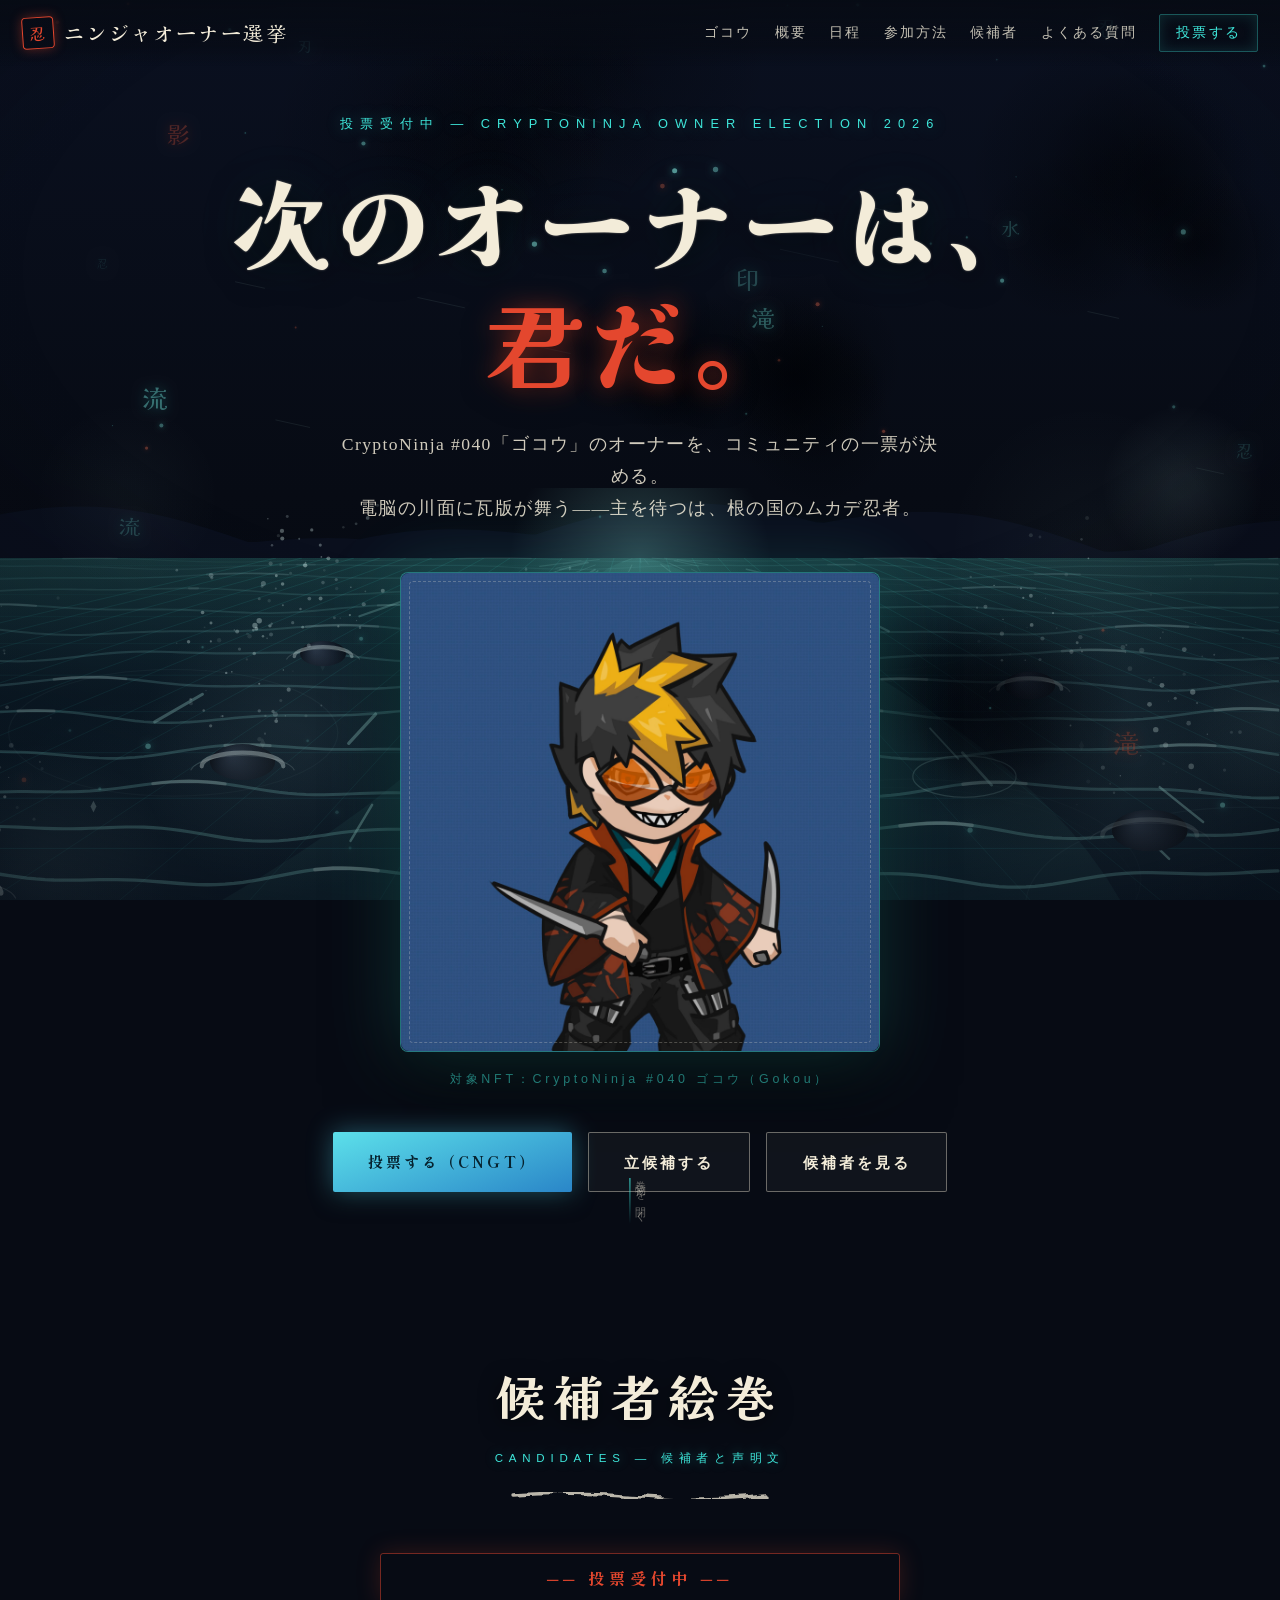
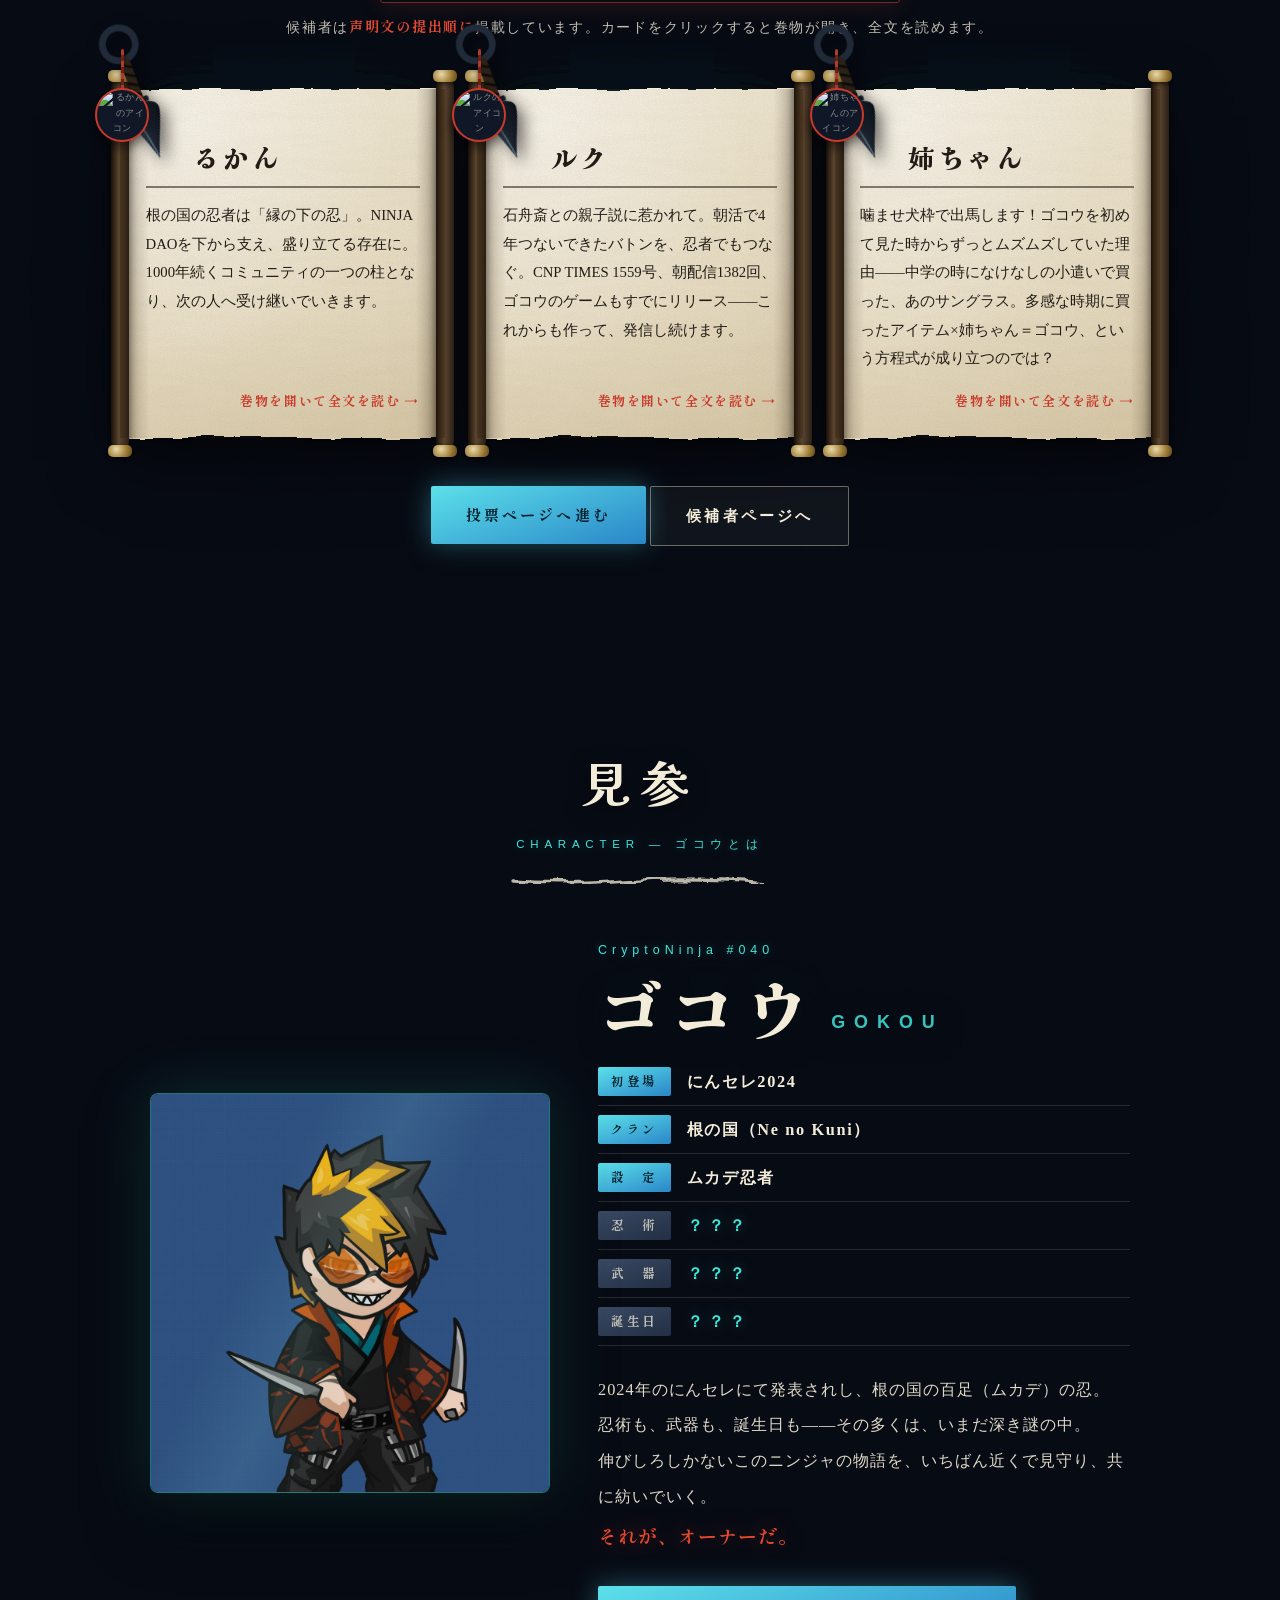
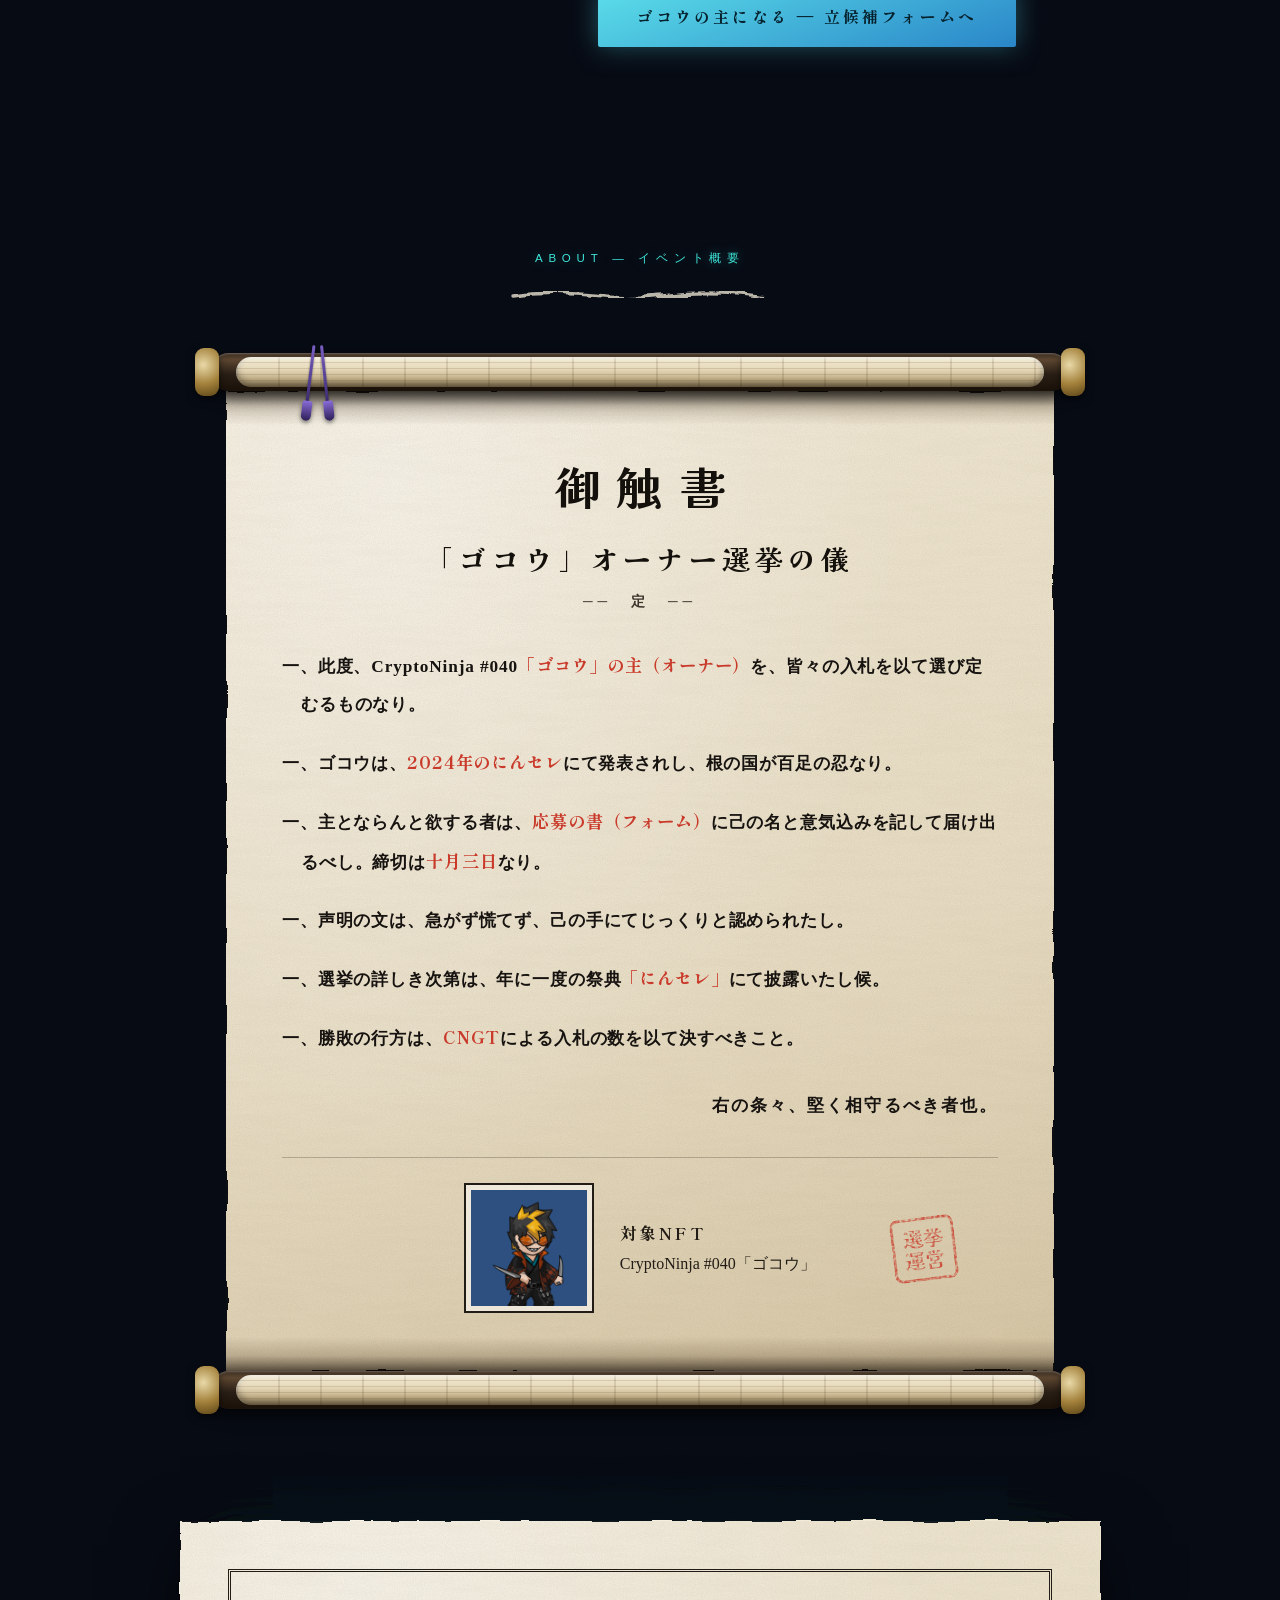
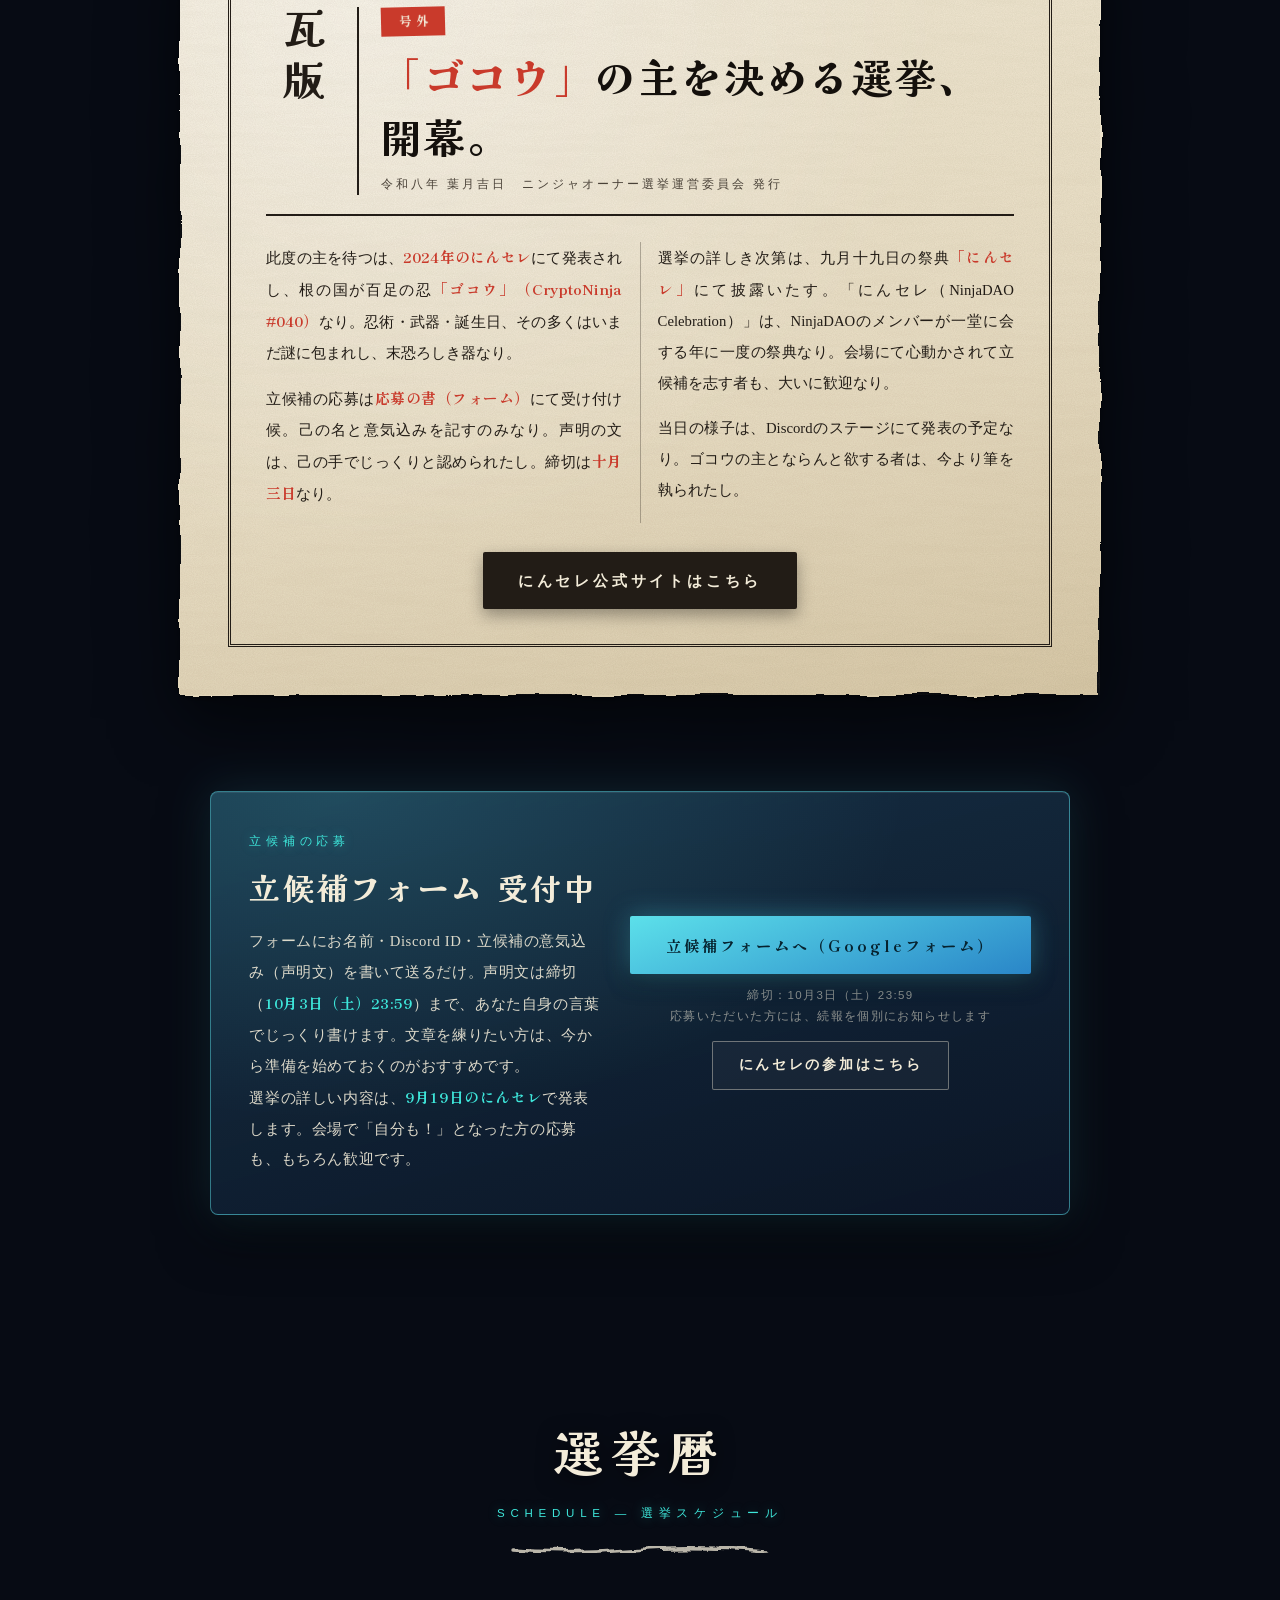
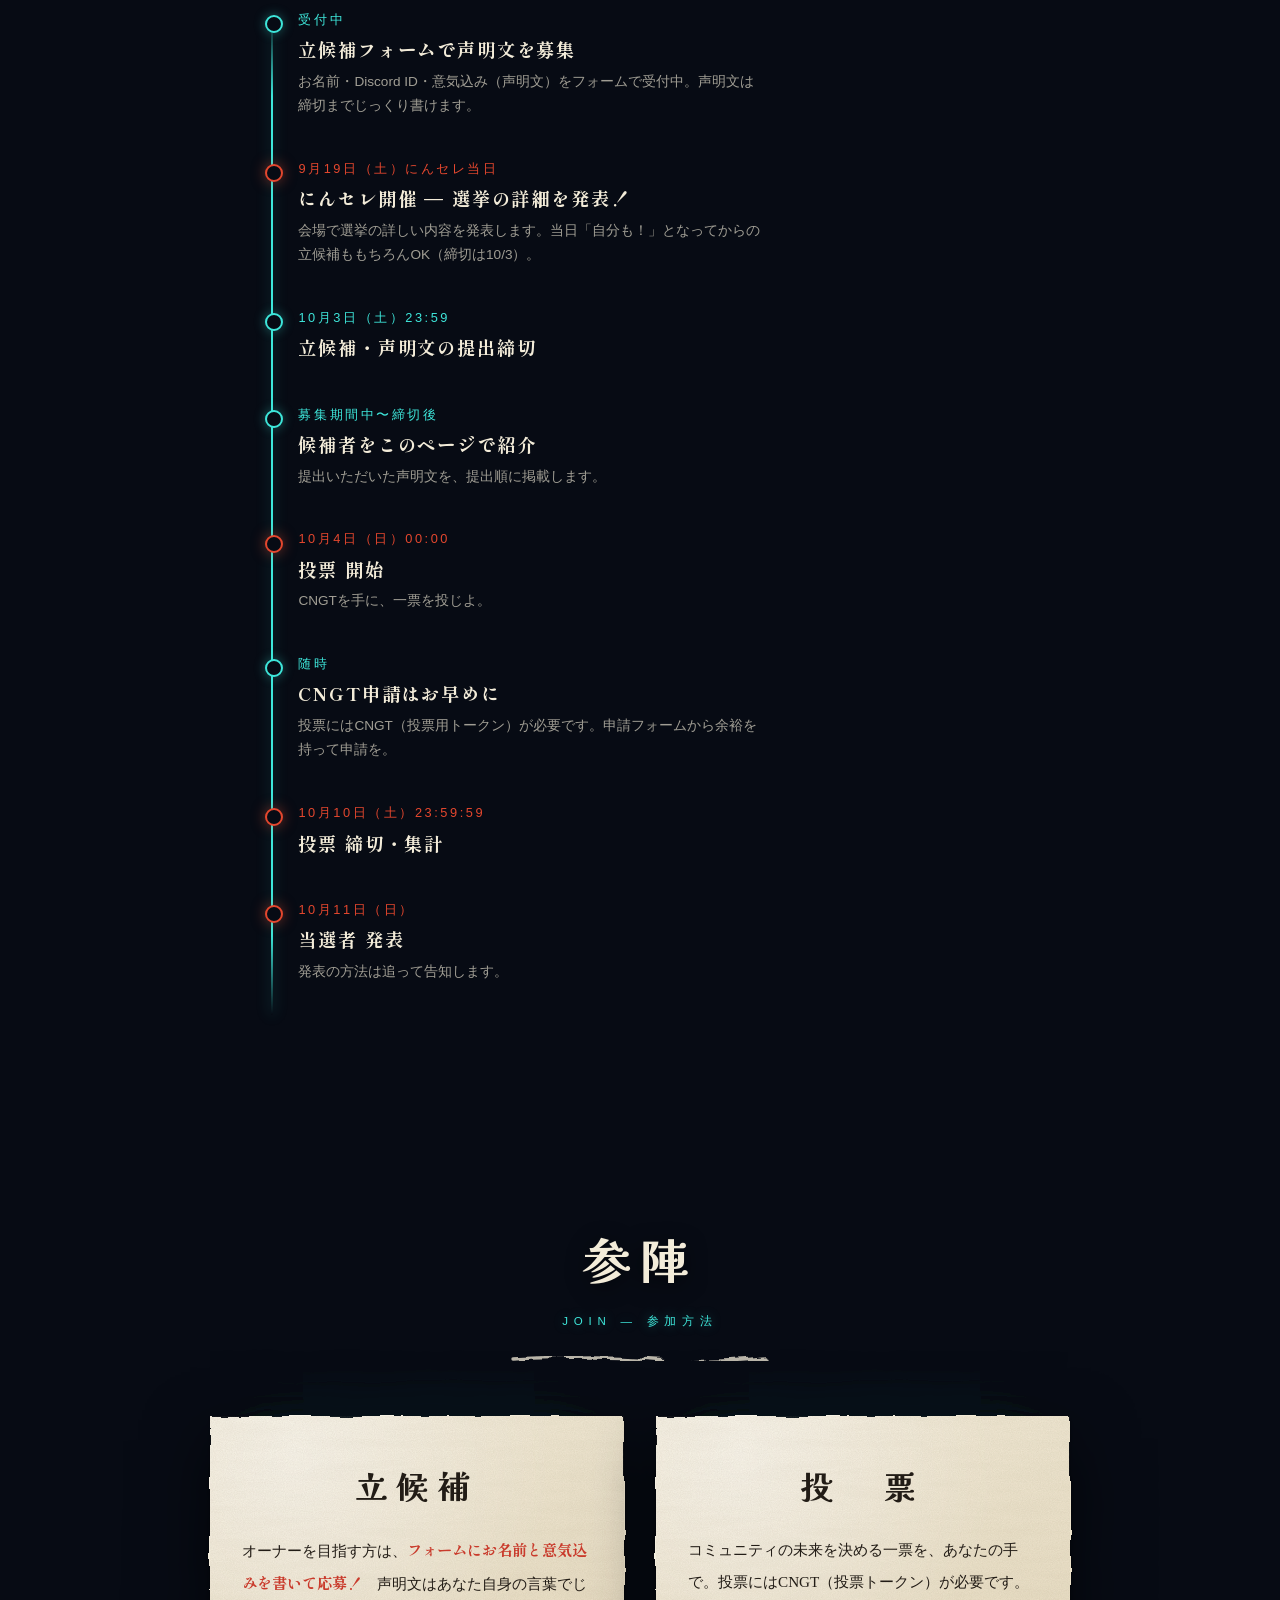
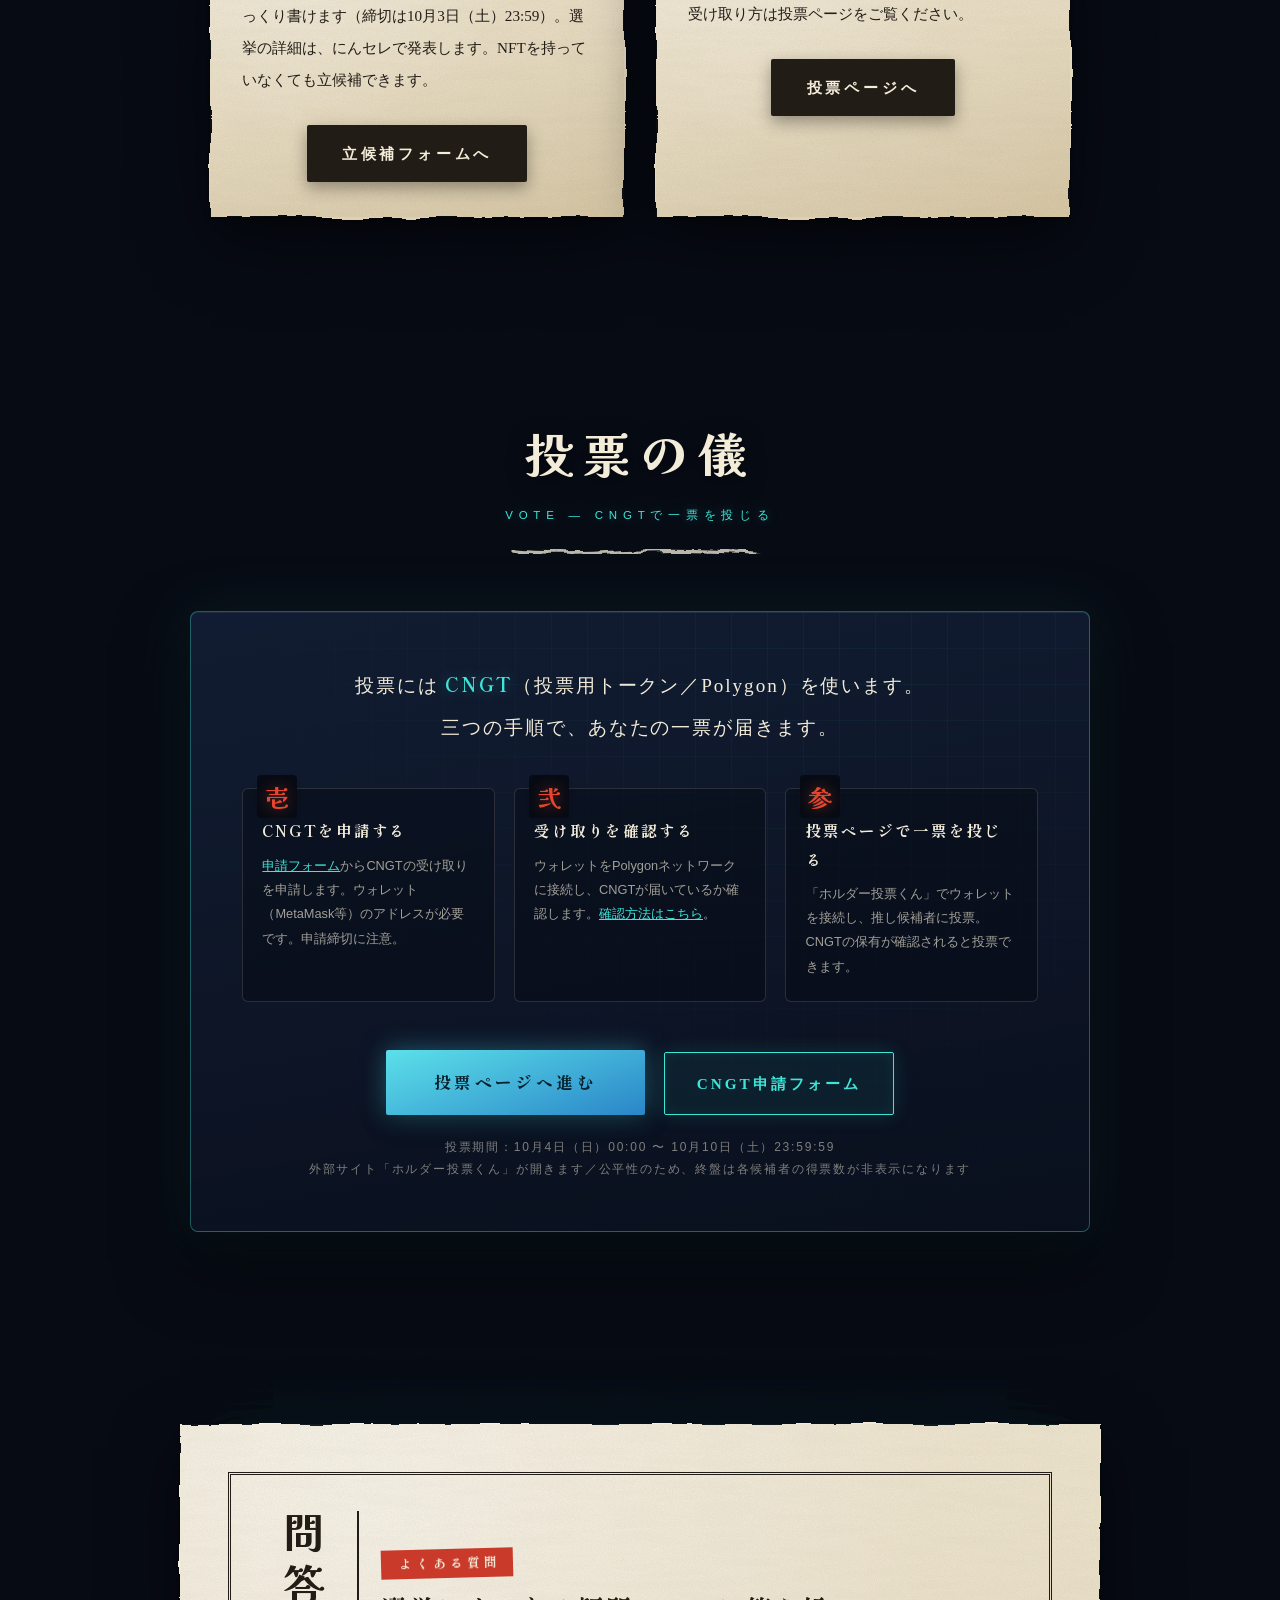
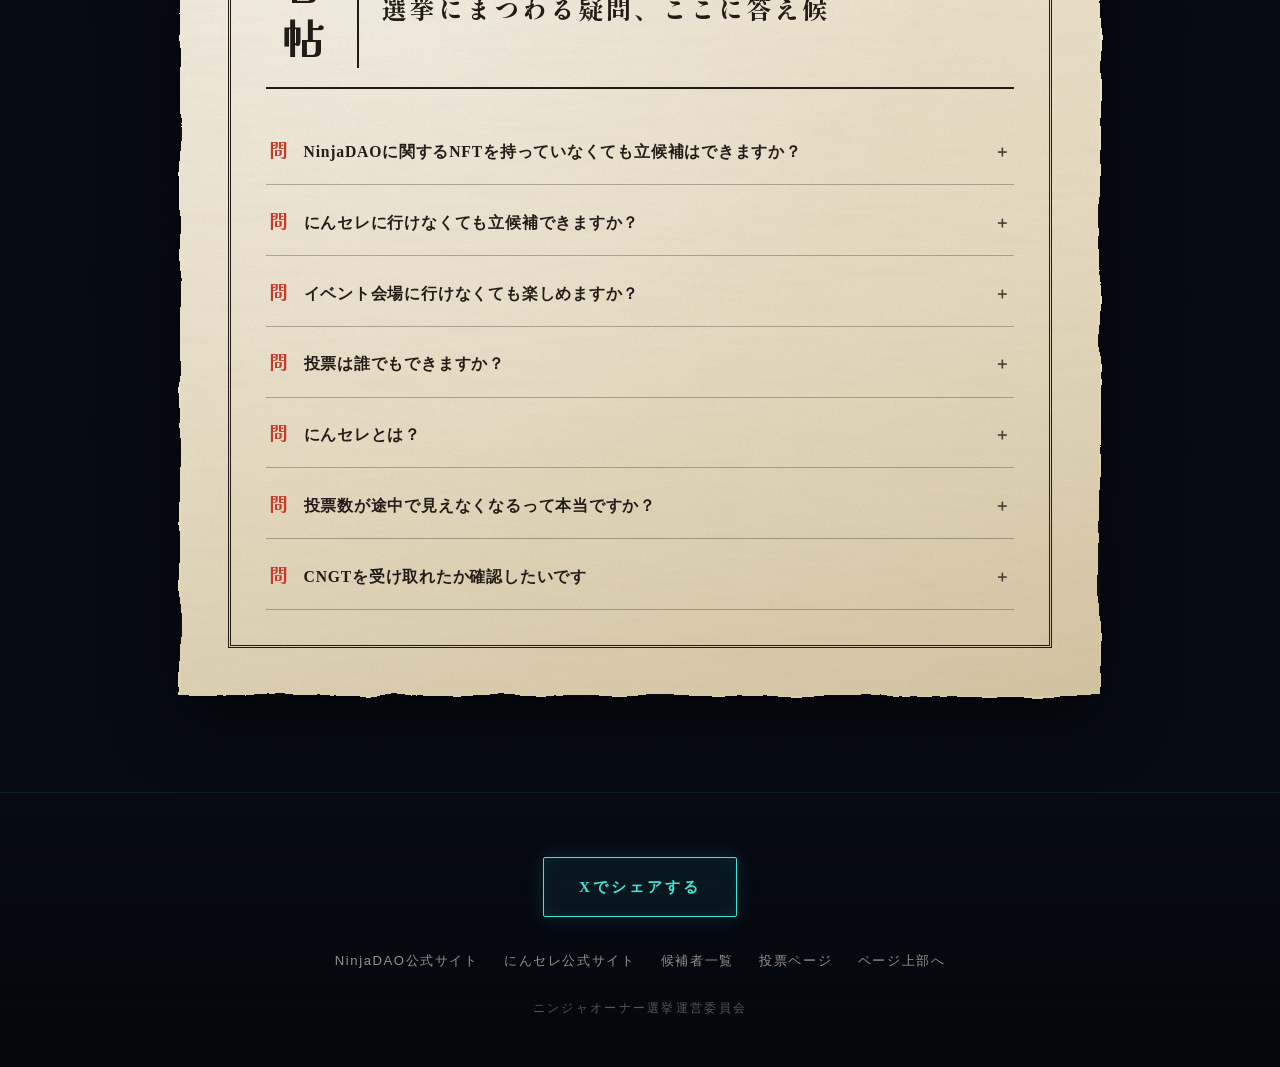
==== commit d69d9489: "ell" ====
--- a/index.html
+++ b/index.html
@@ -303,7 +303,7 @@
   <div class="cand-grid" data-cand-grid="top"></div>
 
   <div class="cand-more" id="cand-more">
-    <a class="btn btn-shu" data-vote-link href="https://tohyo.mad-member-tools.com/" target="_blank" rel="noopener">投票ページへ進む</a>
+    <a class="btn btn-shu" data-vote-link href="https://tohyo.mad-member-tools.com/vote/u4ppp2PtuM8JCCwT" target="_blank" rel="noopener">投票ページへ進む</a>
     <a class="btn btn-ghost" href="candidates.html">候補者ページへ</a>
   </div>
 </section>
@@ -340,7 +340,7 @@
         </div>
       </div>
       <div class="vote-cta">
-        <a class="btn btn-shu" data-vote-link href="https://tohyo.mad-member-tools.com/" target="_blank" rel="noopener">投票ページへ進む</a>
+        <a class="btn btn-shu" data-vote-link href="https://tohyo.mad-member-tools.com/vote/u4ppp2PtuM8JCCwT" target="_blank" rel="noopener">投票ページへ進む</a>
         <a class="btn btn-neon" data-cngt-link href="https://cngt.vibe.co.jp/" target="_blank" rel="noopener">CNGT申請フォーム</a>
         <span class="small">投票期間：10月4日（日）00:00 〜 10月10日（土）23:59:59<br>外部サイト「ホルダー投票くん」が開きます／公平性のため、終盤は各候補者の得票数が非表示になります</span>
       </div>
--- a/css/candidates.css
+++ b/css/candidates.css
@@ -56,6 +56,7 @@
   background:rgba(4,6,12,.72);backdrop-filter:blur(6px);
   opacity:0;transition:opacity .35s ease;
 }
+.scroll-modal[hidden]{display:none} /* 閉じた後に透明な板が残ってクリックを奪わないように */
 .scroll-modal.open{opacity:1}
 .scroll-stage{
   --paper-w:min(820px,calc(100vw - 96px));
@@ -83,24 +84,33 @@
   overflow-y:auto;overscroll-behavior:contain;
 }
 .scroll-modal.open .scroll-paper{width:var(--paper-w)}
-.scroll-paper::before{filter:none} /* 横開きの縁は直線でOK（毛羽立ちは不要） */
-/* 中身は最初から最終幅で固定（開く途中に文字が折り返し直さない） */
+/* 紙本体＝scroll-inner（全文の高さ分だけ背景が伸びる）。横開きの縁は直線でOK */
 .scroll-inner{
-  width:var(--paper-w);
-  padding:2.4rem clamp(1.4rem,4vw,3rem) 2.4rem;
+  width:var(--paper-w);min-height:100%;
 }
+.scroll-inner::before{filter:none}
+.scroll-body{
+  padding:0 clamp(1.4rem,4vw,3rem) 2.4rem;
+}
+/* ヘッダー：スクロールしても常に表示（アイコン・名前・閉じる） */
+.scroll-head{
+  position:sticky;top:0;z-index:4;
+  display:flex;align-items:center;justify-content:space-between;gap:1rem;
+  margin:0 calc(-1 * clamp(1.4rem,4vw,3rem)) 1.4rem;
+  padding:1.1rem clamp(1.4rem,4vw,3rem) .9rem;
+  background:linear-gradient(180deg,#f3ecd9 0%,#eee4cc 100%);
+  border-bottom:2px solid rgba(34,28,22,.55);
+  box-shadow:0 6px 14px -8px rgba(0,0,0,.35);
+}
+.scroll-head-main{display:flex;align-items:center;gap:1rem;min-width:0}
 .scroll-close{
-  position:absolute;top:.6rem;right:.8rem;z-index:5;
+  flex:0 0 auto;
   width:36px;height:36px;border:1.5px solid var(--sumi);border-radius:50%;
   background:transparent;color:var(--sumi);font-size:1.3rem;line-height:1;cursor:pointer;
 }
 .scroll-close:hover{background:var(--sumi);color:var(--washi)}
-.scroll-head{
-  display:flex;align-items:center;gap:1rem;
-  border-bottom:2px solid rgba(34,28,22,.55);padding-bottom:1rem;margin-bottom:1.4rem;
-}
 .scroll-icon{
-  width:64px;height:64px;border-radius:50%;object-fit:cover;flex:0 0 auto;
+  width:56px;height:56px;border-radius:50%;object-fit:cover;flex:0 0 auto;
   border:2.5px solid var(--shu);box-shadow:0 4px 10px rgba(0,0,0,.35);
 }
 .scroll-name{
